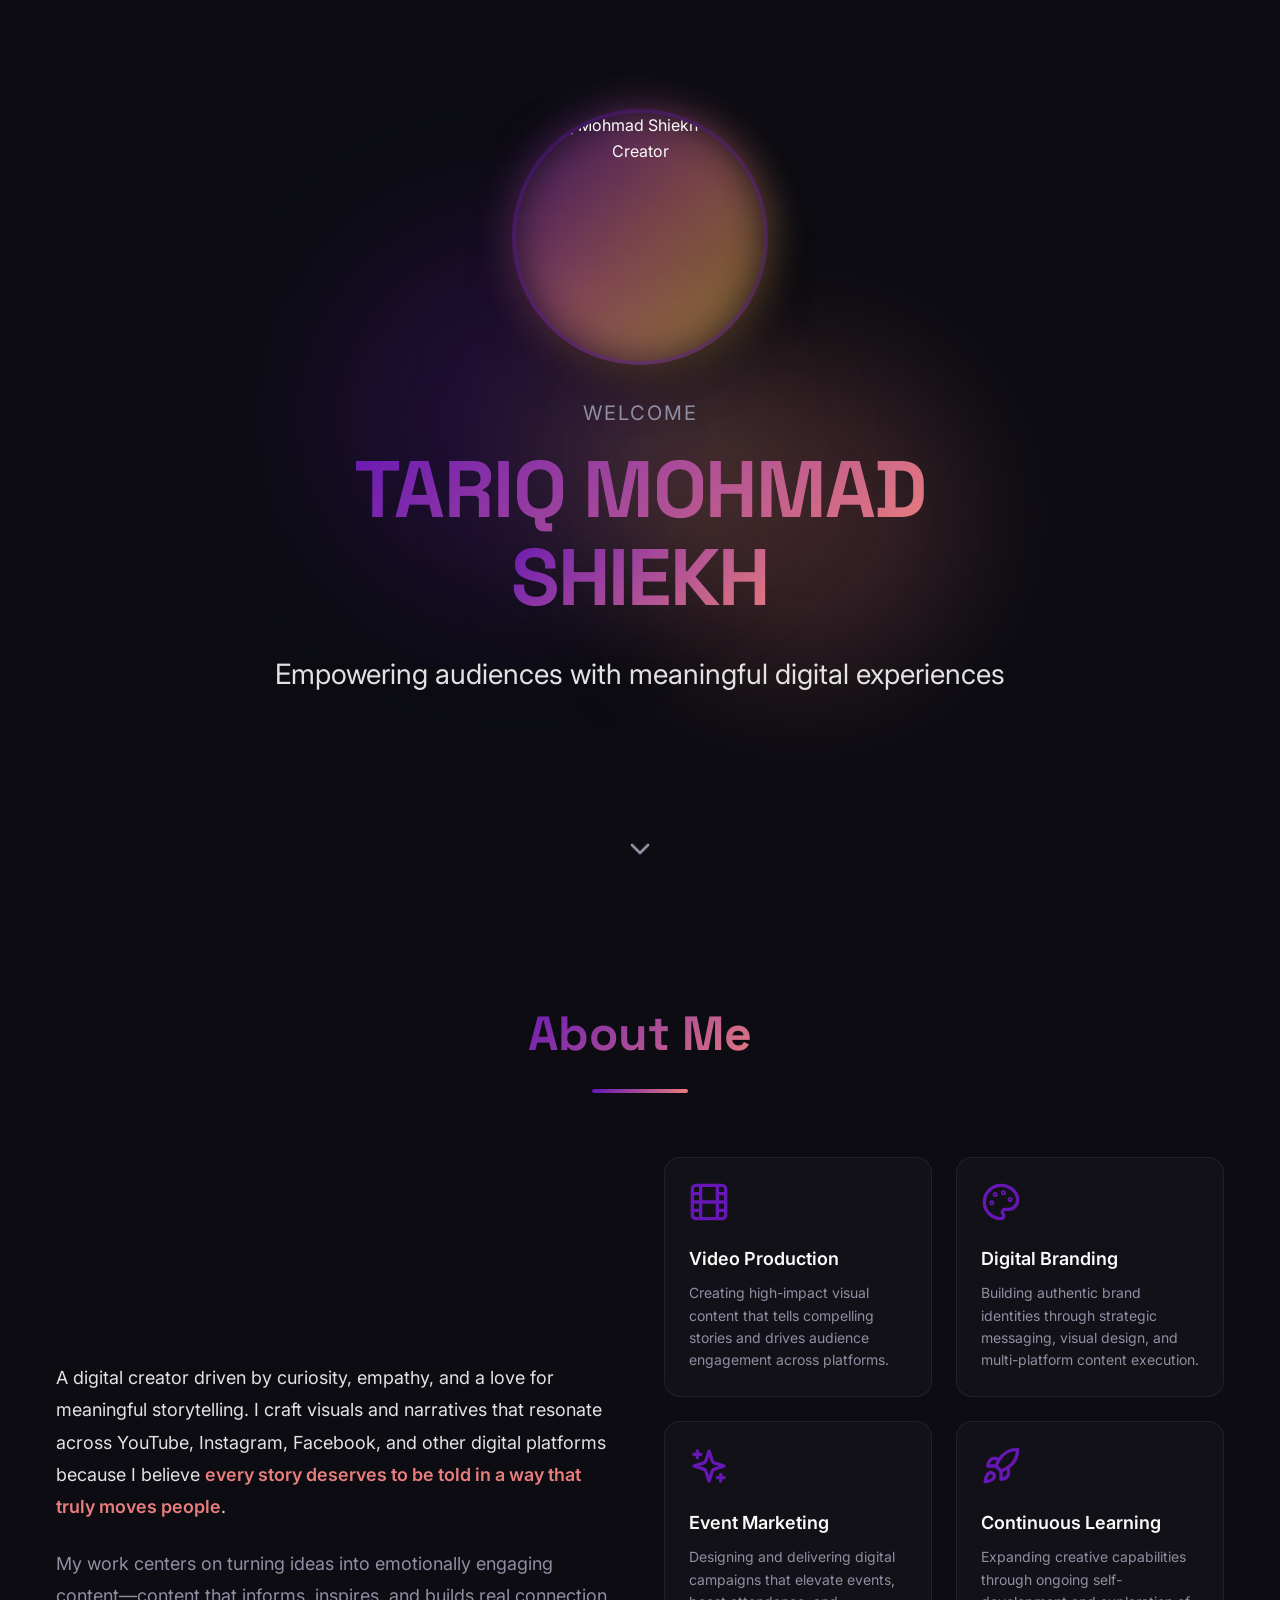
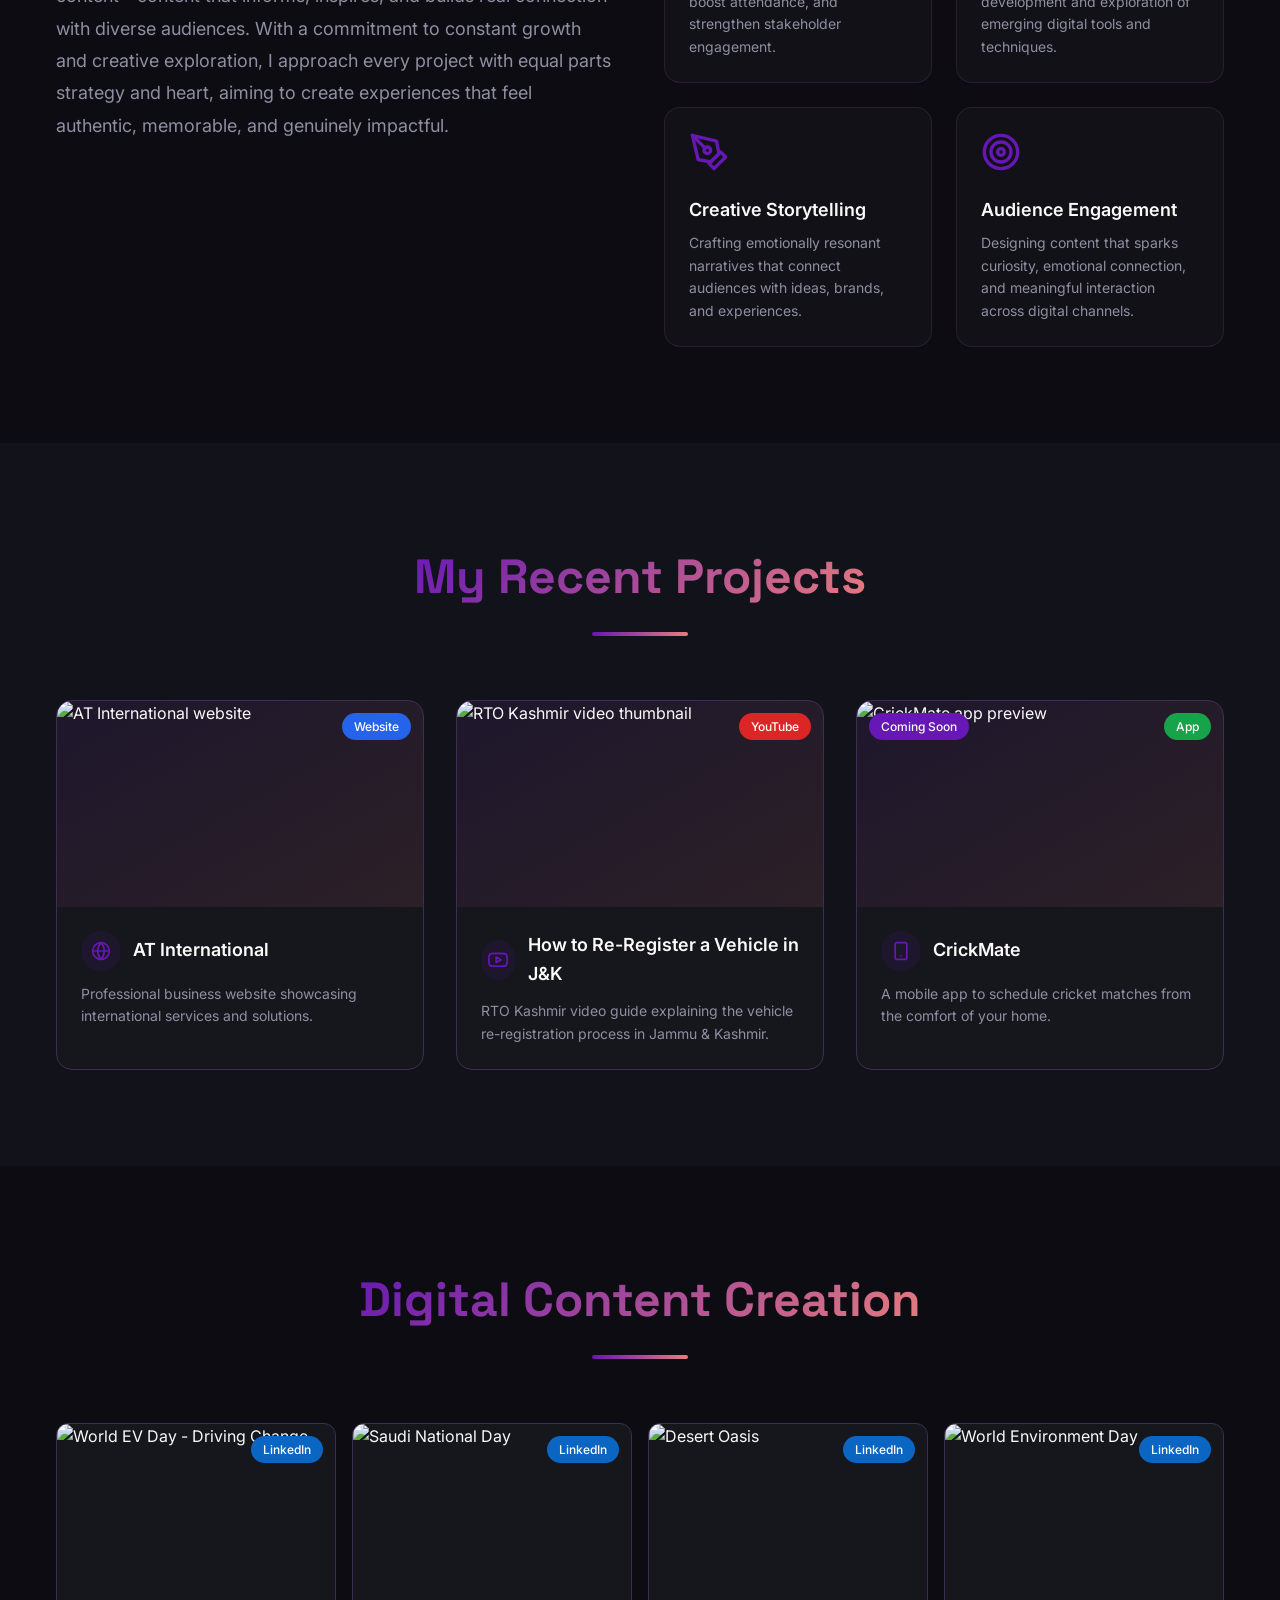
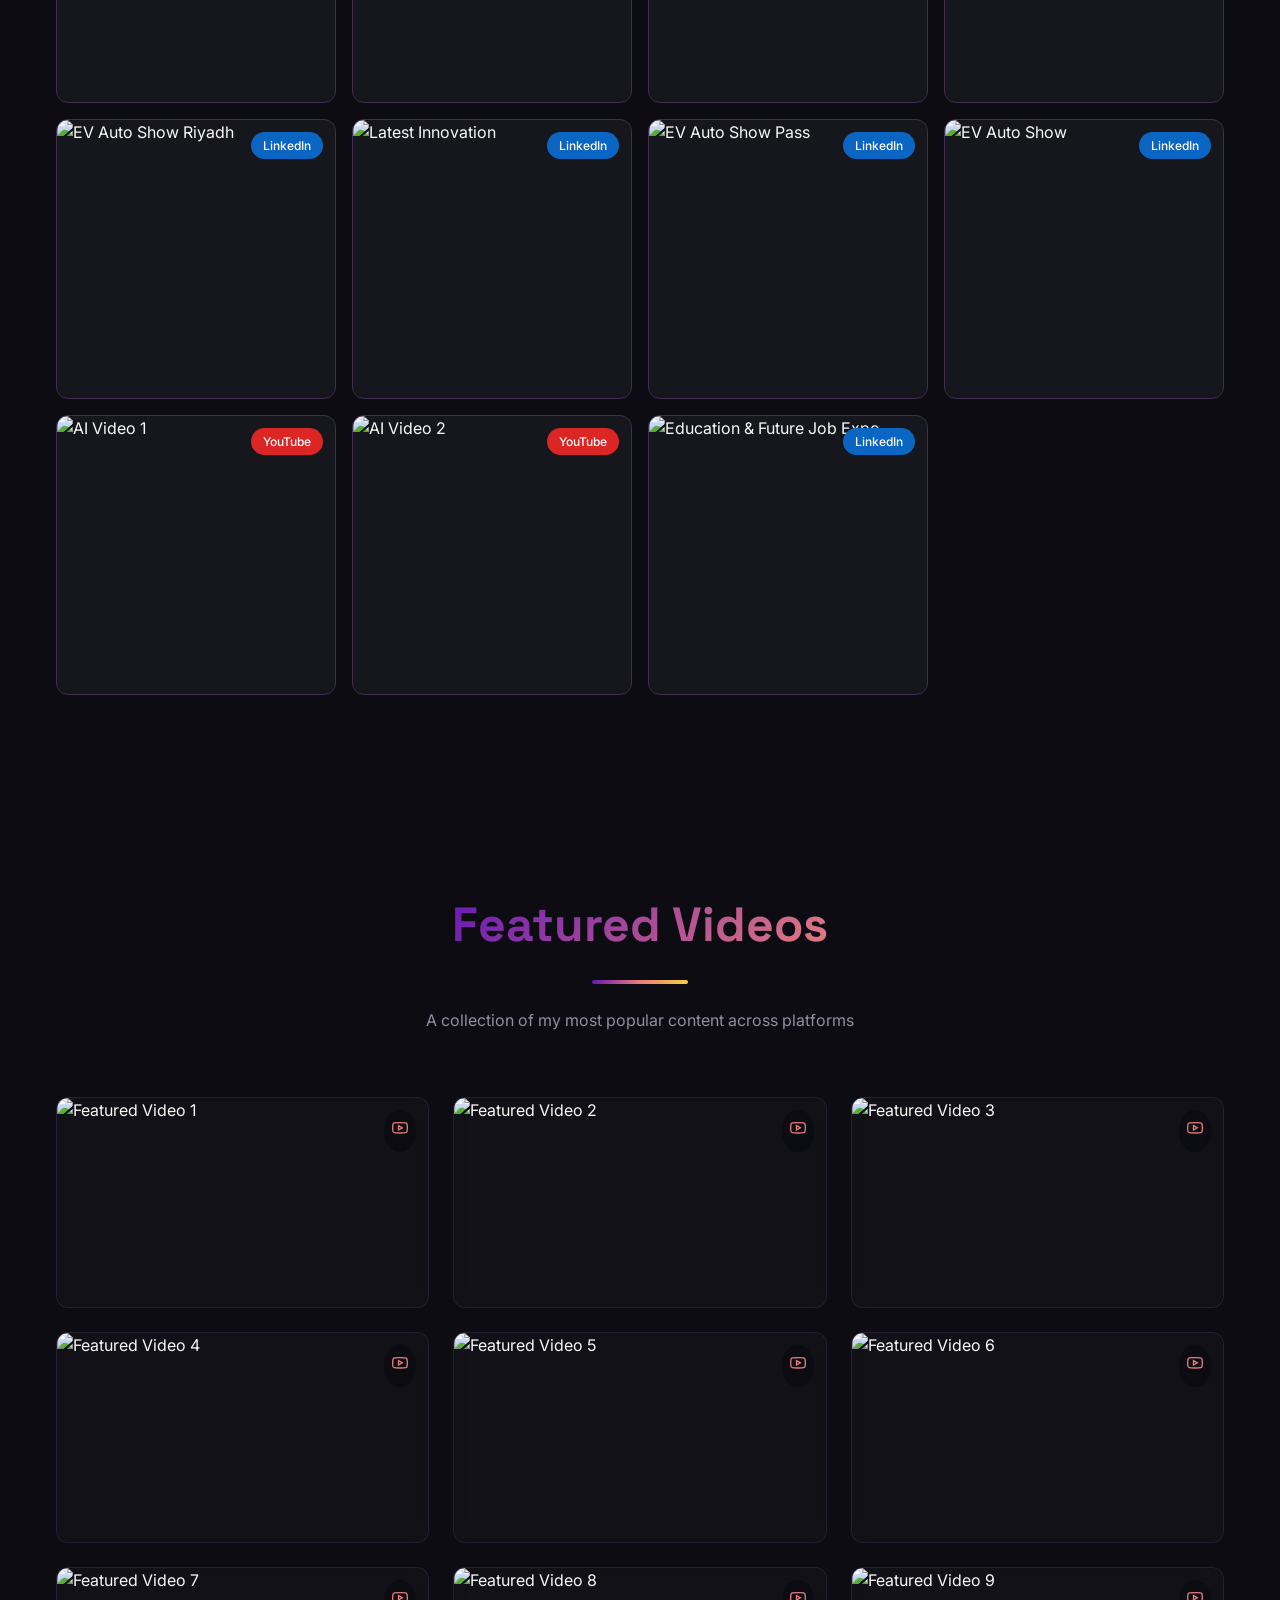
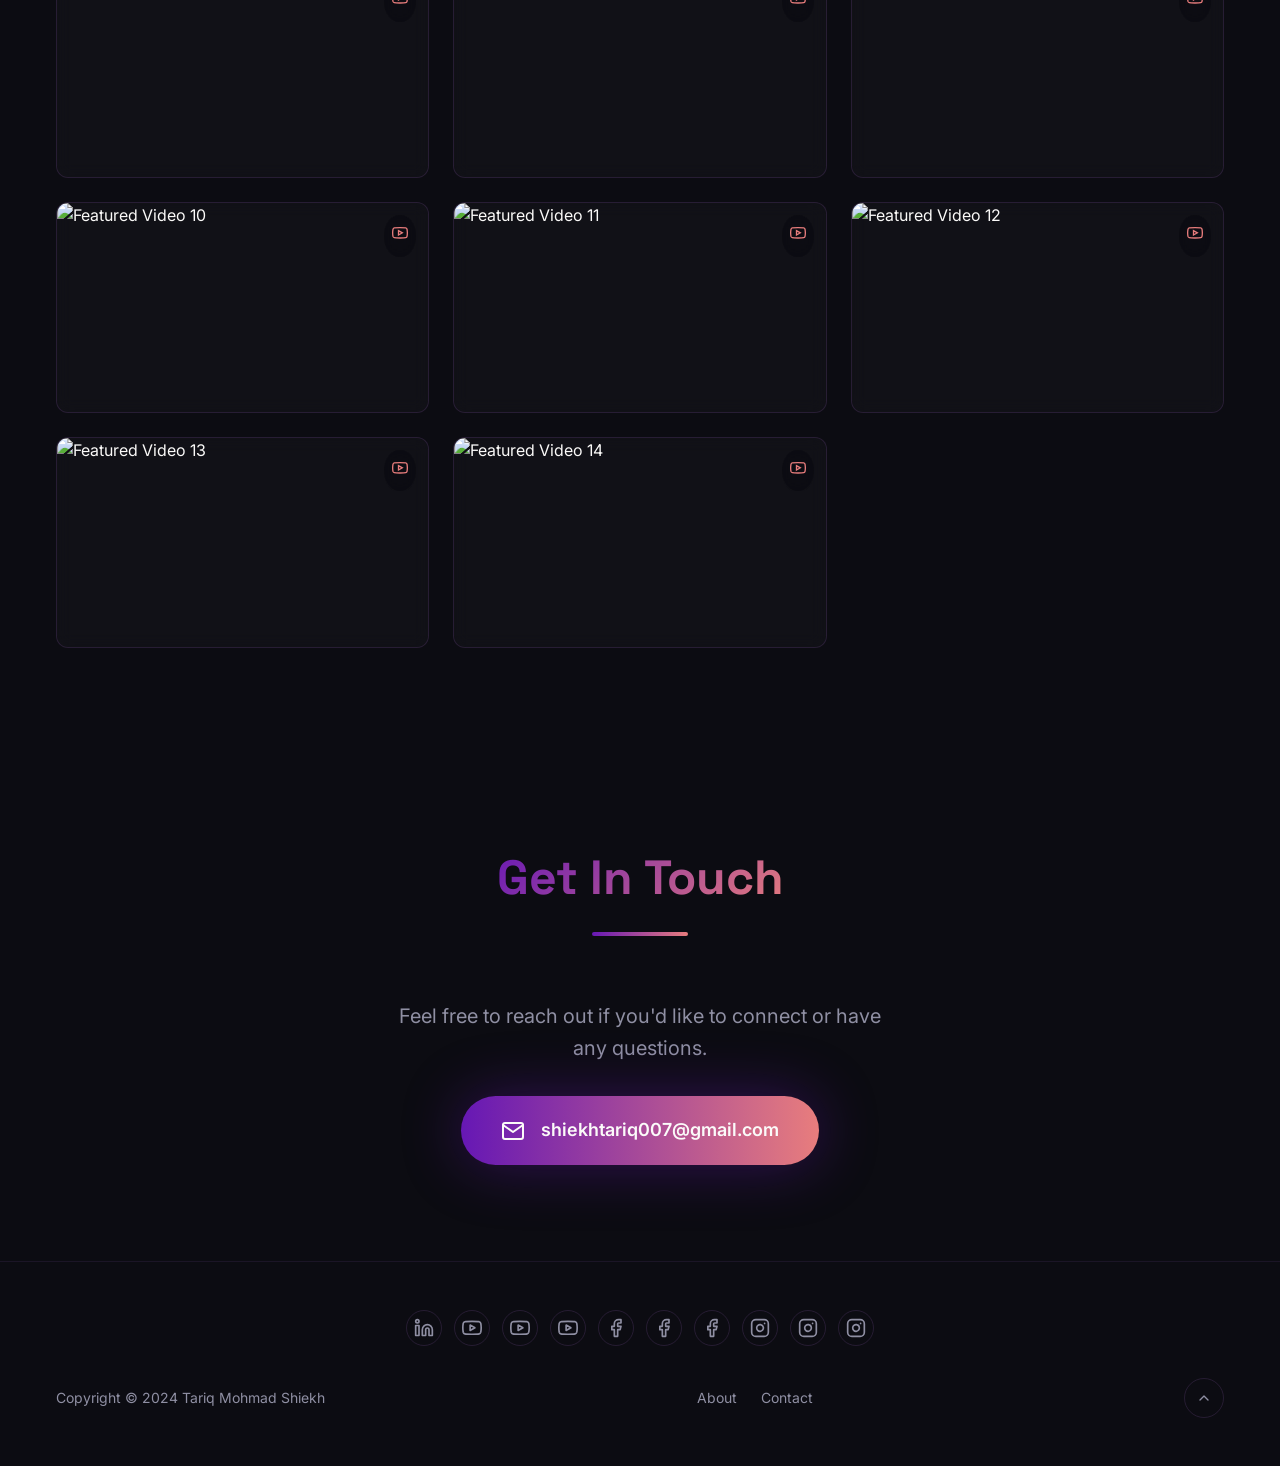
==== static-site/index.html @ 5a49f2ce "Changes" ====
<!DOCTYPE html>
<html lang="en">
<head>
  <meta charset="UTF-8">
  <meta name="viewport" content="width=device-width, initial-scale=1.0">
  <meta http-equiv="X-UA-Compatible" content="IE=edge">
  
  <!-- SEO Meta Tags -->
  <title>Tariq Mohmad Shiekh | Digital Creator & Storyteller</title>
  <meta name="description" content="A digital creator driven by curiosity, empathy, and a love for meaningful storytelling. Crafting visuals and narratives that resonate across YouTube, Instagram, Facebook, and other digital platforms.">
  <meta name="keywords" content="digital creator, video production, storytelling, content creation, YouTube, Instagram, digital branding">
  <meta name="author" content="Tariq Mohmad Shiekh">
  <meta name="robots" content="index, follow">
  
  <!-- Open Graph / Social Media -->
  <meta property="og:type" content="website">
  <meta property="og:url" content="https://tariqshiekh.com/">
  <meta property="og:title" content="Tariq Mohmad Shiekh | Digital Creator & Storyteller">
  <meta property="og:description" content="A digital creator driven by curiosity, empathy, and a love for meaningful storytelling.">
  <meta property="og:image" content="assets/images/profile-photo.jpg">
  
  <!-- Twitter Card -->
  <meta name="twitter:card" content="summary_large_image">
  <meta name="twitter:title" content="Tariq Mohmad Shiekh | Digital Creator & Storyteller">
  <meta name="twitter:description" content="A digital creator driven by curiosity, empathy, and a love for meaningful storytelling.">
  <meta name="twitter:image" content="assets/images/profile-photo.jpg">
  
  <!-- Canonical URL -->
  <link rel="canonical" href="https://tariqshiekh.com/">
  
  <!-- Favicon -->
  <link rel="icon" type="image/x-icon" href="favicon.ico">
  
  <!-- Fonts -->
  <link rel="preconnect" href="https://fonts.googleapis.com">
  <link rel="preconnect" href="https://fonts.gstatic.com" crossorigin>
  <link href="https://fonts.googleapis.com/css2?family=Inter:wght@400;500;600;700&family=Space+Grotesk:wght@500;600;700&display=swap" rel="stylesheet">
  
  <!-- Styles -->
  <link rel="stylesheet" href="css/styles.css">
  
  <!-- Critical CSS (Inline for performance) -->
  <style>
    /* Critical above-the-fold styles */
    body { opacity: 1; }
    .hero { display: flex; min-height: 100vh; }
  </style>
</head>
<body>
  <main>
    <!-- ========================================
         HERO SECTION
    ======================================== -->
    <section class="hero" aria-label="Hero section">
      <!-- Background Effects -->
      <div class="hero-bg">
        <div class="hero-blob hero-blob-1 animate-pulse"></div>
        <div class="hero-blob hero-blob-2 animate-pulse animation-delay-400"></div>
        <div class="hero-blob hero-blob-3 animate-pulse animation-delay-800"></div>
      </div>

      <!-- Content -->
      <div class="hero-content">
        <!-- Profile Photo -->
        <div class="animate-fade-up">
          <div class="hero-photo-wrapper">
            <div class="hero-photo-glow animate-pulse"></div>
            <img 
              src="assets/images/profile-photo.jpg" 
              alt="Tariq Mohmad Shiekh - Digital Creator" 
              class="hero-photo"
              width="256"
              height="256"
            >
          </div>
        </div>

        <p class="hero-welcome animate-fade-up animation-delay-200">Welcome</p>

        <h1 class="hero-name animate-fade-up animation-delay-400">
          <span class="gradient-text">TARIQ MOHMAD</span><br>
          <span class="gradient-text">SHIEKH</span>
        </h1>

        <p class="hero-tagline animate-fade-up animation-delay-600">
          Empowering audiences with meaningful digital experiences
        </p>
      </div>

      <!-- Scroll Indicator -->
      <button class="hero-scroll-btn animate-fade-in animation-delay-800" aria-label="Scroll to about section">
        <svg class="animate-bounce" viewBox="0 0 24 24" fill="none" stroke="currentColor" stroke-width="2" stroke-linecap="round" stroke-linejoin="round">
          <polyline points="6,9 12,15 18,9"></polyline>
        </svg>
      </button>
    </section>

    <!-- ========================================
         ABOUT SECTION
    ======================================== -->
    <section id="about" class="section" aria-label="About section">
      <div class="container">
        <!-- Section Header -->
        <header class="section-header">
          <h2 class="section-title gradient-text">About Me</h2>
          <div class="section-divider"></div>
        </header>

        <!-- About Grid -->
        <div class="about-grid">
          <!-- Text Content -->
          <div class="about-text">
            <p>
              A digital creator driven by curiosity, empathy, and a love for meaningful storytelling. I craft visuals and narratives that resonate across YouTube, Instagram, Facebook, and other digital platforms because I believe <span class="about-highlight">every story deserves to be told in a way that truly moves people</span>.
            </p>
            <p>
              My work centers on turning ideas into emotionally engaging content—content that informs, inspires, and builds real connection with diverse audiences. With a commitment to constant growth and creative exploration, I approach every project with equal parts strategy and heart, aiming to create experiences that feel authentic, memorable, and genuinely impactful.
            </p>
          </div>

          <!-- Milestones Grid -->
          <div class="milestones-grid">
            <!-- Video Production -->
            <article class="milestone-card">
              <svg class="milestone-icon" viewBox="0 0 24 24" fill="none" stroke="currentColor" stroke-width="2" stroke-linecap="round" stroke-linejoin="round">
                <rect x="2" y="2" width="20" height="20" rx="2.18" ry="2.18"></rect>
                <line x1="7" y1="2" x2="7" y2="22"></line>
                <line x1="17" y1="2" x2="17" y2="22"></line>
                <line x1="2" y1="12" x2="22" y2="12"></line>
                <line x1="2" y1="7" x2="7" y2="7"></line>
                <line x1="2" y1="17" x2="7" y2="17"></line>
                <line x1="17" y1="17" x2="22" y2="17"></line>
                <line x1="17" y1="7" x2="22" y2="7"></line>
              </svg>
              <h3 class="milestone-title">Video Production</h3>
              <p class="milestone-desc">Creating high-impact visual content that tells compelling stories and drives audience engagement across platforms.</p>
            </article>

            <!-- Digital Branding -->
            <article class="milestone-card">
              <svg class="milestone-icon" viewBox="0 0 24 24" fill="none" stroke="currentColor" stroke-width="2" stroke-linecap="round" stroke-linejoin="round">
                <circle cx="13.5" cy="6.5" r=".5"></circle>
                <circle cx="17.5" cy="10.5" r=".5"></circle>
                <circle cx="8.5" cy="7.5" r=".5"></circle>
                <circle cx="6.5" cy="12.5" r=".5"></circle>
                <path d="M12 2C6.5 2 2 6.5 2 12s4.5 10 10 10c.926 0 1.648-.746 1.648-1.688 0-.437-.18-.835-.437-1.125-.29-.289-.438-.652-.438-1.125a1.64 1.64 0 0 1 1.668-1.668h1.996c3.051 0 5.555-2.503 5.555-5.555C21.965 6.012 17.461 2 12 2z"></path>
              </svg>
              <h3 class="milestone-title">Digital Branding</h3>
              <p class="milestone-desc">Building authentic brand identities through strategic messaging, visual design, and multi-platform content execution.</p>
            </article>

            <!-- Event Marketing -->
            <article class="milestone-card">
              <svg class="milestone-icon" viewBox="0 0 24 24" fill="none" stroke="currentColor" stroke-width="2" stroke-linecap="round" stroke-linejoin="round">
                <path d="m12 3-1.912 5.813a2 2 0 0 1-1.275 1.275L3 12l5.813 1.912a2 2 0 0 1 1.275 1.275L12 21l1.912-5.813a2 2 0 0 1 1.275-1.275L21 12l-5.813-1.912a2 2 0 0 1-1.275-1.275L12 3Z"></path>
                <path d="M5 3v4"></path>
                <path d="M19 17v4"></path>
                <path d="M3 5h4"></path>
                <path d="M17 19h4"></path>
              </svg>
              <h3 class="milestone-title">Event Marketing</h3>
              <p class="milestone-desc">Designing and delivering digital campaigns that elevate events, boost attendance, and strengthen stakeholder engagement.</p>
            </article>

            <!-- Continuous Learning -->
            <article class="milestone-card">
              <svg class="milestone-icon" viewBox="0 0 24 24" fill="none" stroke="currentColor" stroke-width="2" stroke-linecap="round" stroke-linejoin="round">
                <path d="M4.5 16.5c-1.5 1.26-2 5-2 5s3.74-.5 5-2c.71-.84.7-2.13-.09-2.91a2.18 2.18 0 0 0-2.91-.09z"></path>
                <path d="m12 15-3-3a22 22 0 0 1 2-3.95A12.88 12.88 0 0 1 22 2c0 2.72-.78 7.5-6 11a22.35 22.35 0 0 1-4 2z"></path>
                <path d="M9 12H4s.55-3.03 2-4c1.62-1.08 5 0 5 0"></path>
                <path d="M12 15v5s3.03-.55 4-2c1.08-1.62 0-5 0-5"></path>
              </svg>
              <h3 class="milestone-title">Continuous Learning</h3>
              <p class="milestone-desc">Expanding creative capabilities through ongoing self-development and exploration of emerging digital tools and techniques.</p>
            </article>

            <!-- Creative Storytelling -->
            <article class="milestone-card">
              <svg class="milestone-icon" viewBox="0 0 24 24" fill="none" stroke="currentColor" stroke-width="2" stroke-linecap="round" stroke-linejoin="round">
                <path d="M12 19l7-7 3 3-7 7-3-3z"></path>
                <path d="M18 13l-1.5-7.5L2 2l3.5 14.5L13 18l5-5z"></path>
                <path d="M2 2l7.586 7.586"></path>
                <circle cx="11" cy="11" r="2"></circle>
              </svg>
              <h3 class="milestone-title">Creative Storytelling</h3>
              <p class="milestone-desc">Crafting emotionally resonant narratives that connect audiences with ideas, brands, and experiences.</p>
            </article>

            <!-- Audience Engagement -->
            <article class="milestone-card">
              <svg class="milestone-icon" viewBox="0 0 24 24" fill="none" stroke="currentColor" stroke-width="2" stroke-linecap="round" stroke-linejoin="round">
                <circle cx="12" cy="12" r="10"></circle>
                <circle cx="12" cy="12" r="6"></circle>
                <circle cx="12" cy="12" r="2"></circle>
              </svg>
              <h3 class="milestone-title">Audience Engagement</h3>
              <p class="milestone-desc">Designing content that sparks curiosity, emotional connection, and meaningful interaction across digital channels.</p>
            </article>
          </div>
        </div>
      </div>
    </section>

    <!-- ========================================
         MY RECENT PROJECTS SECTION
    ======================================== -->
    <section id="projects" class="section projects-section" aria-label="Projects section">
      <div class="container">
        <!-- Section Header -->
        <header class="section-header">
          <h2 class="section-title gradient-text">My Recent Projects</h2>
          <div class="section-divider"></div>
        </header>

        <!-- Projects Grid -->
        <div class="projects-grid">
          <!-- AT International -->
          <article class="project-card" data-url="https://atinternational.online/">
            <div class="project-thumbnail">
              <img src="assets/images/at-international.png" alt="AT International website" loading="lazy">
              <span class="project-badge project-badge-right badge-website">Website</span>
              <div class="project-overlay">
                <svg viewBox="0 0 24 24" fill="none" stroke="currentColor" stroke-width="2" stroke-linecap="round" stroke-linejoin="round">
                  <path d="M18 13v6a2 2 0 0 1-2 2H5a2 2 0 0 1-2-2V8a2 2 0 0 1 2-2h6"></path>
                  <polyline points="15 3 21 3 21 9"></polyline>
                  <line x1="10" y1="14" x2="21" y2="3"></line>
                </svg>
              </div>
            </div>
            <div class="project-content">
              <div class="project-header">
                <div class="project-icon-wrapper">
                  <svg viewBox="0 0 24 24" fill="none" stroke="currentColor" stroke-width="2" stroke-linecap="round" stroke-linejoin="round">
                    <circle cx="12" cy="12" r="10"></circle>
                    <line x1="2" y1="12" x2="22" y2="12"></line>
                    <path d="M12 2a15.3 15.3 0 0 1 4 10 15.3 15.3 0 0 1-4 10 15.3 15.3 0 0 1-4-10 15.3 15.3 0 0 1 4-10z"></path>
                  </svg>
                </div>
                <h3 class="project-title">AT International</h3>
              </div>
              <p class="project-desc">Professional business website showcasing international services and solutions.</p>
            </div>
          </article>

          <!-- RTO Kashmir Video -->
          <article class="project-card" data-url="https://www.youtube.com/watch?v=GZiJOCa8lNQ&t=56s">
            <div class="project-thumbnail">
              <img src="https://img.youtube.com/vi/GZiJOCa8lNQ/maxresdefault.jpg" alt="RTO Kashmir video thumbnail" loading="lazy">
              <span class="project-badge project-badge-right badge-youtube">YouTube</span>
              <div class="project-overlay">
                <svg viewBox="0 0 24 24" fill="none" stroke="currentColor" stroke-width="2" stroke-linecap="round" stroke-linejoin="round">
                  <path d="M18 13v6a2 2 0 0 1-2 2H5a2 2 0 0 1-2-2V8a2 2 0 0 1 2-2h6"></path>
                  <polyline points="15 3 21 3 21 9"></polyline>
                  <line x1="10" y1="14" x2="21" y2="3"></line>
                </svg>
              </div>
            </div>
            <div class="project-content">
              <div class="project-header">
                <div class="project-icon-wrapper">
                  <svg viewBox="0 0 24 24" fill="none" stroke="currentColor" stroke-width="2" stroke-linecap="round" stroke-linejoin="round">
                    <path d="M22.54 6.42a2.78 2.78 0 0 0-1.94-2C18.88 4 12 4 12 4s-6.88 0-8.6.46a2.78 2.78 0 0 0-1.94 2A29 29 0 0 0 1 11.75a29 29 0 0 0 .46 5.33A2.78 2.78 0 0 0 3.4 19c1.72.46 8.6.46 8.6.46s6.88 0 8.6-.46a2.78 2.78 0 0 0 1.94-2 29 29 0 0 0 .46-5.25 29 29 0 0 0-.46-5.33z"></path>
                    <polygon points="9.75 15.02 15.5 11.75 9.75 8.48 9.75 15.02"></polygon>
                  </svg>
                </div>
                <h3 class="project-title">How to Re-Register a Vehicle in J&K</h3>
              </div>
              <p class="project-desc">RTO Kashmir video guide explaining the vehicle re-registration process in Jammu & Kashmir.</p>
            </div>
          </article>

          <!-- CrickMate App -->
          <article class="project-card coming-soon">
            <div class="project-thumbnail">
              <img src="assets/images/crickmate.png" alt="CrickMate app preview" loading="lazy">
              <span class="project-badge project-badge-left">Coming Soon</span>
              <span class="project-badge project-badge-right badge-app">App</span>
            </div>
            <div class="project-content">
              <div class="project-header">
                <div class="project-icon-wrapper">
                  <svg viewBox="0 0 24 24" fill="none" stroke="currentColor" stroke-width="2" stroke-linecap="round" stroke-linejoin="round">
                    <rect x="5" y="2" width="14" height="20" rx="2" ry="2"></rect>
                    <line x1="12" y1="18" x2="12.01" y2="18"></line>
                  </svg>
                </div>
                <h3 class="project-title">CrickMate</h3>
              </div>
              <p class="project-desc">A mobile app to schedule cricket matches from the comfort of your home.</p>
            </div>
          </article>
        </div>
      </div>
    </section>

    <!-- ========================================
         DIGITAL CONTENT CREATION SECTION
    ======================================== -->
    <section class="section" aria-label="Digital content creation section">
      <div class="container">
        <!-- Section Header -->
        <header class="section-header">
          <h2 class="section-title gradient-text">Digital Content Creation</h2>
          <div class="section-divider"></div>
        </header>

        <!-- AI Projects Grid -->
        <div class="ai-projects-grid">
          <!-- World EV Day -->
          <article class="ai-project-card" data-url="https://www.linkedin.com/feed/update/urn:li:activity:7371125329442045952/">
            <img src="assets/images/world-ev-day.png" alt="World EV Day - Driving Change" loading="lazy">
            <span class="project-badge project-badge-right badge-linkedin">LinkedIn</span>
            <div class="ai-project-overlay">
              <svg viewBox="0 0 24 24" fill="none" stroke="currentColor" stroke-width="2" stroke-linecap="round" stroke-linejoin="round">
                <path d="M18 13v6a2 2 0 0 1-2 2H5a2 2 0 0 1-2-2V8a2 2 0 0 1 2-2h6"></path>
                <polyline points="15 3 21 3 21 9"></polyline>
                <line x1="10" y1="14" x2="21" y2="3"></line>
              </svg>
              <span>View Project</span>
            </div>
          </article>

          <!-- Saudi National Day -->
          <article class="ai-project-card" data-url="https://www.linkedin.com/feed/update/urn:li:activity:7299075683446571008/">
            <img src="assets/images/saudi-national-day.png" alt="Saudi National Day" loading="lazy">
            <span class="project-badge project-badge-right badge-linkedin">LinkedIn</span>
            <div class="ai-project-overlay">
              <svg viewBox="0 0 24 24" fill="none" stroke="currentColor" stroke-width="2" stroke-linecap="round" stroke-linejoin="round">
                <path d="M18 13v6a2 2 0 0 1-2 2H5a2 2 0 0 1-2-2V8a2 2 0 0 1 2-2h6"></path>
                <polyline points="15 3 21 3 21 9"></polyline>
                <line x1="10" y1="14" x2="21" y2="3"></line>
              </svg>
              <span>View Project</span>
            </div>
          </article>

          <!-- Desert Oasis -->
          <article class="ai-project-card" data-url="https://www.linkedin.com/feed/update/urn:li:activity:7166466845179420673/">
            <img src="assets/images/desert-oasis.png" alt="Desert Oasis" loading="lazy">
            <span class="project-badge project-badge-right badge-linkedin">LinkedIn</span>
            <div class="ai-project-overlay">
              <svg viewBox="0 0 24 24" fill="none" stroke="currentColor" stroke-width="2" stroke-linecap="round" stroke-linejoin="round">
                <path d="M18 13v6a2 2 0 0 1-2 2H5a2 2 0 0 1-2-2V8a2 2 0 0 1 2-2h6"></path>
                <polyline points="15 3 21 3 21 9"></polyline>
                <line x1="10" y1="14" x2="21" y2="3"></line>
              </svg>
              <span>View Project</span>
            </div>
          </article>

          <!-- World Environment Day -->
          <article class="ai-project-card" data-url="https://www.linkedin.com/feed/update/urn:li:activity:7336413662947004417/">
            <img src="assets/images/world-environment-day.png" alt="World Environment Day" loading="lazy">
            <span class="project-badge project-badge-right badge-linkedin">LinkedIn</span>
            <div class="ai-project-overlay">
              <svg viewBox="0 0 24 24" fill="none" stroke="currentColor" stroke-width="2" stroke-linecap="round" stroke-linejoin="round">
                <path d="M18 13v6a2 2 0 0 1-2 2H5a2 2 0 0 1-2-2V8a2 2 0 0 1 2-2h6"></path>
                <polyline points="15 3 21 3 21 9"></polyline>
                <line x1="10" y1="14" x2="21" y2="3"></line>
              </svg>
              <span>View Project</span>
            </div>
          </article>

          <!-- EV Auto Show Riyadh -->
          <article class="ai-project-card" data-url="https://www.linkedin.com/feed/update/urn:li:activity:7219985707967107074/">
            <img src="assets/images/ev-auto-show-riyadh.png" alt="EV Auto Show Riyadh" loading="lazy">
            <span class="project-badge project-badge-right badge-linkedin">LinkedIn</span>
            <div class="ai-project-overlay">
              <svg viewBox="0 0 24 24" fill="none" stroke="currentColor" stroke-width="2" stroke-linecap="round" stroke-linejoin="round">
                <path d="M18 13v6a2 2 0 0 1-2 2H5a2 2 0 0 1-2-2V8a2 2 0 0 1 2-2h6"></path>
                <polyline points="15 3 21 3 21 9"></polyline>
                <line x1="10" y1="14" x2="21" y2="3"></line>
              </svg>
              <span>View Project</span>
            </div>
          </article>

          <!-- Latest Innovation -->
          <article class="ai-project-card" data-url="https://www.linkedin.com/feed/update/urn:li:activity:7106633936952262656/">
            <img src="assets/images/latest-innovation.png" alt="Latest Innovation" loading="lazy">
            <span class="project-badge project-badge-right badge-linkedin">LinkedIn</span>
            <div class="ai-project-overlay">
              <svg viewBox="0 0 24 24" fill="none" stroke="currentColor" stroke-width="2" stroke-linecap="round" stroke-linejoin="round">
                <path d="M18 13v6a2 2 0 0 1-2 2H5a2 2 0 0 1-2-2V8a2 2 0 0 1 2-2h6"></path>
                <polyline points="15 3 21 3 21 9"></polyline>
                <line x1="10" y1="14" x2="21" y2="3"></line>
              </svg>
              <span>View Project</span>
            </div>
          </article>

          <!-- EV Auto Show Pass -->
          <article class="ai-project-card" data-url="https://www.linkedin.com/feed/update/urn:li:activity:7106260617270898688/">
            <img src="assets/images/ev-auto-show-pass.png" alt="EV Auto Show Pass" loading="lazy">
            <span class="project-badge project-badge-right badge-linkedin">LinkedIn</span>
            <div class="ai-project-overlay">
              <svg viewBox="0 0 24 24" fill="none" stroke="currentColor" stroke-width="2" stroke-linecap="round" stroke-linejoin="round">
                <path d="M18 13v6a2 2 0 0 1-2 2H5a2 2 0 0 1-2-2V8a2 2 0 0 1 2-2h6"></path>
                <polyline points="15 3 21 3 21 9"></polyline>
                <line x1="10" y1="14" x2="21" y2="3"></line>
              </svg>
              <span>View Project</span>
            </div>
          </article>

          <!-- EV Auto Show -->
          <article class="ai-project-card" data-url="https://www.linkedin.com/feed/update/urn:li:activity:7050016790025842688/">
            <img src="assets/images/ev-auto-show-logo.png" alt="EV Auto Show" loading="lazy">
            <span class="project-badge project-badge-right badge-linkedin">LinkedIn</span>
            <div class="ai-project-overlay">
              <svg viewBox="0 0 24 24" fill="none" stroke="currentColor" stroke-width="2" stroke-linecap="round" stroke-linejoin="round">
                <path d="M18 13v6a2 2 0 0 1-2 2H5a2 2 0 0 1-2-2V8a2 2 0 0 1 2-2h6"></path>
                <polyline points="15 3 21 3 21 9"></polyline>
                <line x1="10" y1="14" x2="21" y2="3"></line>
              </svg>
              <span>View Project</span>
            </div>
          </article>

          <!-- AI Video 1 -->
          <article class="ai-project-card" data-url="https://www.youtube.com/watch?v=HHuTL-d-cHI">
            <img src="https://img.youtube.com/vi/HHuTL-d-cHI/hqdefault.jpg" alt="AI Video 1" loading="lazy">
            <span class="project-badge project-badge-right badge-youtube">YouTube</span>
            <div class="ai-project-overlay">
              <svg viewBox="0 0 24 24" fill="none" stroke="currentColor" stroke-width="2" stroke-linecap="round" stroke-linejoin="round">
                <path d="M18 13v6a2 2 0 0 1-2 2H5a2 2 0 0 1-2-2V8a2 2 0 0 1 2-2h6"></path>
                <polyline points="15 3 21 3 21 9"></polyline>
                <line x1="10" y1="14" x2="21" y2="3"></line>
              </svg>
              <span>View Project</span>
            </div>
          </article>

          <!-- AI Video 2 -->
          <article class="ai-project-card" data-url="https://www.youtube.com/watch?v=wZlSXh08wkg">
            <img src="https://img.youtube.com/vi/wZlSXh08wkg/hqdefault.jpg" alt="AI Video 2" loading="lazy">
            <span class="project-badge project-badge-right badge-youtube">YouTube</span>
            <div class="ai-project-overlay">
              <svg viewBox="0 0 24 24" fill="none" stroke="currentColor" stroke-width="2" stroke-linecap="round" stroke-linejoin="round">
                <path d="M18 13v6a2 2 0 0 1-2 2H5a2 2 0 0 1-2-2V8a2 2 0 0 1 2-2h6"></path>
                <polyline points="15 3 21 3 21 9"></polyline>
                <line x1="10" y1="14" x2="21" y2="3"></line>
              </svg>
              <span>View Project</span>
            </div>
          </article>

          <!-- Education Expo -->
          <article class="ai-project-card" data-url="https://www.linkedin.com/feed/update/urn:li:activity:7028327886218477568/">
            <img src="assets/images/education-expo.png" alt="Education & Future Job Expo" loading="lazy">
            <span class="project-badge project-badge-right badge-linkedin">LinkedIn</span>
            <div class="ai-project-overlay">
              <svg viewBox="0 0 24 24" fill="none" stroke="currentColor" stroke-width="2" stroke-linecap="round" stroke-linejoin="round">
                <path d="M18 13v6a2 2 0 0 1-2 2H5a2 2 0 0 1-2-2V8a2 2 0 0 1 2-2h6"></path>
                <polyline points="15 3 21 3 21 9"></polyline>
                <line x1="10" y1="14" x2="21" y2="3"></line>
              </svg>
              <span>View Project</span>
            </div>
          </article>
        </div>
      </div>
    </section>

    <!-- ========================================
         FEATURED VIDEOS SECTION
    ======================================== -->
    <section id="videos" class="section video-section" aria-label="Featured videos section">
      <div class="container">
        <!-- Section Header -->
        <header class="section-header">
          <h2 class="section-title gradient-text">Featured Videos</h2>
          <div class="section-divider"></div>
          <p class="section-desc">A collection of my most popular content across platforms</p>
        </header>

        <!-- Video Grid -->
        <div class="video-grid">
          <!-- Video 1 -->
          <article class="video-card" data-video-id="XLG_PfdkJss">
            <div class="video-thumbnail">
              <img src="https://img.youtube.com/vi/XLG_PfdkJss/maxresdefault.jpg" alt="Featured Video 1" loading="lazy">
              <div class="video-overlay">
                <div class="video-play-btn coral-glow">
                  <svg viewBox="0 0 24 24" fill="none" stroke="currentColor" stroke-width="2">
                    <polygon points="5 3 19 12 5 21 5 3"></polygon>
                  </svg>
                </div>
              </div>
              <div class="video-yt-badge">
                <svg viewBox="0 0 24 24" fill="none" stroke="currentColor" stroke-width="2" stroke-linecap="round" stroke-linejoin="round">
                  <path d="M22.54 6.42a2.78 2.78 0 0 0-1.94-2C18.88 4 12 4 12 4s-6.88 0-8.6.46a2.78 2.78 0 0 0-1.94 2A29 29 0 0 0 1 11.75a29 29 0 0 0 .46 5.33A2.78 2.78 0 0 0 3.4 19c1.72.46 8.6.46 8.6.46s6.88 0 8.6-.46a2.78 2.78 0 0 0 1.94-2 29 29 0 0 0 .46-5.25 29 29 0 0 0-.46-5.33z"></path>
                  <polygon points="9.75 15.02 15.5 11.75 9.75 8.48 9.75 15.02"></polygon>
                </svg>
              </div>
            </div>
          </article>

          <!-- Video 2 -->
          <article class="video-card" data-video-id="XB3rijwjvGs">
            <div class="video-thumbnail">
              <img src="https://img.youtube.com/vi/XB3rijwjvGs/maxresdefault.jpg" alt="Featured Video 2" loading="lazy">
              <div class="video-overlay">
                <div class="video-play-btn coral-glow">
                  <svg viewBox="0 0 24 24"><polygon points="5 3 19 12 5 21 5 3"></polygon></svg>
                </div>
              </div>
              <div class="video-yt-badge">
                <svg viewBox="0 0 24 24" fill="none" stroke="currentColor" stroke-width="2"><path d="M22.54 6.42a2.78 2.78 0 0 0-1.94-2C18.88 4 12 4 12 4s-6.88 0-8.6.46a2.78 2.78 0 0 0-1.94 2A29 29 0 0 0 1 11.75a29 29 0 0 0 .46 5.33A2.78 2.78 0 0 0 3.4 19c1.72.46 8.6.46 8.6.46s6.88 0 8.6-.46a2.78 2.78 0 0 0 1.94-2 29 29 0 0 0 .46-5.25 29 29 0 0 0-.46-5.33z"></path><polygon points="9.75 15.02 15.5 11.75 9.75 8.48 9.75 15.02"></polygon></svg>
              </div>
            </div>
          </article>

          <!-- Video 3 -->
          <article class="video-card" data-video-id="mZbZhNDCJFI">
            <div class="video-thumbnail">
              <img src="https://img.youtube.com/vi/mZbZhNDCJFI/maxresdefault.jpg" alt="Featured Video 3" loading="lazy">
              <div class="video-overlay">
                <div class="video-play-btn coral-glow">
                  <svg viewBox="0 0 24 24"><polygon points="5 3 19 12 5 21 5 3"></polygon></svg>
                </div>
              </div>
              <div class="video-yt-badge">
                <svg viewBox="0 0 24 24" fill="none" stroke="currentColor" stroke-width="2"><path d="M22.54 6.42a2.78 2.78 0 0 0-1.94-2C18.88 4 12 4 12 4s-6.88 0-8.6.46a2.78 2.78 0 0 0-1.94 2A29 29 0 0 0 1 11.75a29 29 0 0 0 .46 5.33A2.78 2.78 0 0 0 3.4 19c1.72.46 8.6.46 8.6.46s6.88 0 8.6-.46a2.78 2.78 0 0 0 1.94-2 29 29 0 0 0 .46-5.25 29 29 0 0 0-.46-5.33z"></path><polygon points="9.75 15.02 15.5 11.75 9.75 8.48 9.75 15.02"></polygon></svg>
              </div>
            </div>
          </article>

          <!-- Video 4 -->
          <article class="video-card" data-video-id="G8COVL8ubNU">
            <div class="video-thumbnail">
              <img src="https://img.youtube.com/vi/G8COVL8ubNU/maxresdefault.jpg" alt="Featured Video 4" loading="lazy">
              <div class="video-overlay">
                <div class="video-play-btn coral-glow">
                  <svg viewBox="0 0 24 24"><polygon points="5 3 19 12 5 21 5 3"></polygon></svg>
                </div>
              </div>
              <div class="video-yt-badge">
                <svg viewBox="0 0 24 24" fill="none" stroke="currentColor" stroke-width="2"><path d="M22.54 6.42a2.78 2.78 0 0 0-1.94-2C18.88 4 12 4 12 4s-6.88 0-8.6.46a2.78 2.78 0 0 0-1.94 2A29 29 0 0 0 1 11.75a29 29 0 0 0 .46 5.33A2.78 2.78 0 0 0 3.4 19c1.72.46 8.6.46 8.6.46s6.88 0 8.6-.46a2.78 2.78 0 0 0 1.94-2 29 29 0 0 0 .46-5.25 29 29 0 0 0-.46-5.33z"></path><polygon points="9.75 15.02 15.5 11.75 9.75 8.48 9.75 15.02"></polygon></svg>
              </div>
            </div>
          </article>

          <!-- Video 5 -->
          <article class="video-card" data-video-id="rZIOQmW1Nqw">
            <div class="video-thumbnail">
              <img src="https://img.youtube.com/vi/rZIOQmW1Nqw/maxresdefault.jpg" alt="Featured Video 5" loading="lazy">
              <div class="video-overlay">
                <div class="video-play-btn coral-glow">
                  <svg viewBox="0 0 24 24"><polygon points="5 3 19 12 5 21 5 3"></polygon></svg>
                </div>
              </div>
              <div class="video-yt-badge">
                <svg viewBox="0 0 24 24" fill="none" stroke="currentColor" stroke-width="2"><path d="M22.54 6.42a2.78 2.78 0 0 0-1.94-2C18.88 4 12 4 12 4s-6.88 0-8.6.46a2.78 2.78 0 0 0-1.94 2A29 29 0 0 0 1 11.75a29 29 0 0 0 .46 5.33A2.78 2.78 0 0 0 3.4 19c1.72.46 8.6.46 8.6.46s6.88 0 8.6-.46a2.78 2.78 0 0 0 1.94-2 29 29 0 0 0 .46-5.25 29 29 0 0 0-.46-5.33z"></path><polygon points="9.75 15.02 15.5 11.75 9.75 8.48 9.75 15.02"></polygon></svg>
              </div>
            </div>
          </article>

          <!-- Video 6 -->
          <article class="video-card" data-video-id="fAFUBjbH5k0">
            <div class="video-thumbnail">
              <img src="https://img.youtube.com/vi/fAFUBjbH5k0/maxresdefault.jpg" alt="Featured Video 6" loading="lazy">
              <div class="video-overlay">
                <div class="video-play-btn coral-glow">
                  <svg viewBox="0 0 24 24"><polygon points="5 3 19 12 5 21 5 3"></polygon></svg>
                </div>
              </div>
              <div class="video-yt-badge">
                <svg viewBox="0 0 24 24" fill="none" stroke="currentColor" stroke-width="2"><path d="M22.54 6.42a2.78 2.78 0 0 0-1.94-2C18.88 4 12 4 12 4s-6.88 0-8.6.46a2.78 2.78 0 0 0-1.94 2A29 29 0 0 0 1 11.75a29 29 0 0 0 .46 5.33A2.78 2.78 0 0 0 3.4 19c1.72.46 8.6.46 8.6.46s6.88 0 8.6-.46a2.78 2.78 0 0 0 1.94-2 29 29 0 0 0 .46-5.25 29 29 0 0 0-.46-5.33z"></path><polygon points="9.75 15.02 15.5 11.75 9.75 8.48 9.75 15.02"></polygon></svg>
              </div>
            </div>
          </article>

          <!-- Video 7 -->
          <article class="video-card" data-video-id="Z8GeAT6hZz8">
            <div class="video-thumbnail">
              <img src="https://img.youtube.com/vi/Z8GeAT6hZz8/maxresdefault.jpg" alt="Featured Video 7" loading="lazy">
              <div class="video-overlay">
                <div class="video-play-btn coral-glow">
                  <svg viewBox="0 0 24 24"><polygon points="5 3 19 12 5 21 5 3"></polygon></svg>
                </div>
              </div>
              <div class="video-yt-badge">
                <svg viewBox="0 0 24 24" fill="none" stroke="currentColor" stroke-width="2"><path d="M22.54 6.42a2.78 2.78 0 0 0-1.94-2C18.88 4 12 4 12 4s-6.88 0-8.6.46a2.78 2.78 0 0 0-1.94 2A29 29 0 0 0 1 11.75a29 29 0 0 0 .46 5.33A2.78 2.78 0 0 0 3.4 19c1.72.46 8.6.46 8.6.46s6.88 0 8.6-.46a2.78 2.78 0 0 0 1.94-2 29 29 0 0 0 .46-5.25 29 29 0 0 0-.46-5.33z"></path><polygon points="9.75 15.02 15.5 11.75 9.75 8.48 9.75 15.02"></polygon></svg>
              </div>
            </div>
          </article>

          <!-- Video 8 -->
          <article class="video-card" data-video-id="OEBIqfiZM2M">
            <div class="video-thumbnail">
              <img src="https://img.youtube.com/vi/OEBIqfiZM2M/maxresdefault.jpg" alt="Featured Video 8" loading="lazy">
              <div class="video-overlay">
                <div class="video-play-btn coral-glow">
                  <svg viewBox="0 0 24 24"><polygon points="5 3 19 12 5 21 5 3"></polygon></svg>
                </div>
              </div>
              <div class="video-yt-badge">
                <svg viewBox="0 0 24 24" fill="none" stroke="currentColor" stroke-width="2"><path d="M22.54 6.42a2.78 2.78 0 0 0-1.94-2C18.88 4 12 4 12 4s-6.88 0-8.6.46a2.78 2.78 0 0 0-1.94 2A29 29 0 0 0 1 11.75a29 29 0 0 0 .46 5.33A2.78 2.78 0 0 0 3.4 19c1.72.46 8.6.46 8.6.46s6.88 0 8.6-.46a2.78 2.78 0 0 0 1.94-2 29 29 0 0 0 .46-5.25 29 29 0 0 0-.46-5.33z"></path><polygon points="9.75 15.02 15.5 11.75 9.75 8.48 9.75 15.02"></polygon></svg>
              </div>
            </div>
          </article>

          <!-- Video 9 -->
          <article class="video-card" data-video-id="zbjob0fC_Zk">
            <div class="video-thumbnail">
              <img src="https://img.youtube.com/vi/zbjob0fC_Zk/maxresdefault.jpg" alt="Featured Video 9" loading="lazy">
              <div class="video-overlay">
                <div class="video-play-btn coral-glow">
                  <svg viewBox="0 0 24 24"><polygon points="5 3 19 12 5 21 5 3"></polygon></svg>
                </div>
              </div>
              <div class="video-yt-badge">
                <svg viewBox="0 0 24 24" fill="none" stroke="currentColor" stroke-width="2"><path d="M22.54 6.42a2.78 2.78 0 0 0-1.94-2C18.88 4 12 4 12 4s-6.88 0-8.6.46a2.78 2.78 0 0 0-1.94 2A29 29 0 0 0 1 11.75a29 29 0 0 0 .46 5.33A2.78 2.78 0 0 0 3.4 19c1.72.46 8.6.46 8.6.46s6.88 0 8.6-.46a2.78 2.78 0 0 0 1.94-2 29 29 0 0 0 .46-5.25 29 29 0 0 0-.46-5.33z"></path><polygon points="9.75 15.02 15.5 11.75 9.75 8.48 9.75 15.02"></polygon></svg>
              </div>
            </div>
          </article>

          <!-- Video 10 -->
          <article class="video-card" data-video-id="2ODxVZTjTsA">
            <div class="video-thumbnail">
              <img src="https://img.youtube.com/vi/2ODxVZTjTsA/maxresdefault.jpg" alt="Featured Video 10" loading="lazy">
              <div class="video-overlay">
                <div class="video-play-btn coral-glow">
                  <svg viewBox="0 0 24 24"><polygon points="5 3 19 12 5 21 5 3"></polygon></svg>
                </div>
              </div>
              <div class="video-yt-badge">
                <svg viewBox="0 0 24 24" fill="none" stroke="currentColor" stroke-width="2"><path d="M22.54 6.42a2.78 2.78 0 0 0-1.94-2C18.88 4 12 4 12 4s-6.88 0-8.6.46a2.78 2.78 0 0 0-1.94 2A29 29 0 0 0 1 11.75a29 29 0 0 0 .46 5.33A2.78 2.78 0 0 0 3.4 19c1.72.46 8.6.46 8.6.46s6.88 0 8.6-.46a2.78 2.78 0 0 0 1.94-2 29 29 0 0 0 .46-5.25 29 29 0 0 0-.46-5.33z"></path><polygon points="9.75 15.02 15.5 11.75 9.75 8.48 9.75 15.02"></polygon></svg>
              </div>
            </div>
          </article>

          <!-- Video 11 -->
          <article class="video-card" data-video-id="VKn-ex73DTc">
            <div class="video-thumbnail">
              <img src="https://img.youtube.com/vi/VKn-ex73DTc/maxresdefault.jpg" alt="Featured Video 11" loading="lazy">
              <div class="video-overlay">
                <div class="video-play-btn coral-glow">
                  <svg viewBox="0 0 24 24"><polygon points="5 3 19 12 5 21 5 3"></polygon></svg>
                </div>
              </div>
              <div class="video-yt-badge">
                <svg viewBox="0 0 24 24" fill="none" stroke="currentColor" stroke-width="2"><path d="M22.54 6.42a2.78 2.78 0 0 0-1.94-2C18.88 4 12 4 12 4s-6.88 0-8.6.46a2.78 2.78 0 0 0-1.94 2A29 29 0 0 0 1 11.75a29 29 0 0 0 .46 5.33A2.78 2.78 0 0 0 3.4 19c1.72.46 8.6.46 8.6.46s6.88 0 8.6-.46a2.78 2.78 0 0 0 1.94-2 29 29 0 0 0 .46-5.25 29 29 0 0 0-.46-5.33z"></path><polygon points="9.75 15.02 15.5 11.75 9.75 8.48 9.75 15.02"></polygon></svg>
              </div>
            </div>
          </article>

          <!-- Video 12 -->
          <article class="video-card" data-video-id="v7yC-_45yOw">
            <div class="video-thumbnail">
              <img src="https://img.youtube.com/vi/v7yC-_45yOw/maxresdefault.jpg" alt="Featured Video 12" loading="lazy">
              <div class="video-overlay">
                <div class="video-play-btn coral-glow">
                  <svg viewBox="0 0 24 24"><polygon points="5 3 19 12 5 21 5 3"></polygon></svg>
                </div>
              </div>
              <div class="video-yt-badge">
                <svg viewBox="0 0 24 24" fill="none" stroke="currentColor" stroke-width="2"><path d="M22.54 6.42a2.78 2.78 0 0 0-1.94-2C18.88 4 12 4 12 4s-6.88 0-8.6.46a2.78 2.78 0 0 0-1.94 2A29 29 0 0 0 1 11.75a29 29 0 0 0 .46 5.33A2.78 2.78 0 0 0 3.4 19c1.72.46 8.6.46 8.6.46s6.88 0 8.6-.46a2.78 2.78 0 0 0 1.94-2 29 29 0 0 0 .46-5.25 29 29 0 0 0-.46-5.33z"></path><polygon points="9.75 15.02 15.5 11.75 9.75 8.48 9.75 15.02"></polygon></svg>
              </div>
            </div>
          </article>

          <!-- Video 13 -->
          <article class="video-card" data-video-id="c_wDogOhXXY">
            <div class="video-thumbnail">
              <img src="https://img.youtube.com/vi/c_wDogOhXXY/maxresdefault.jpg" alt="Featured Video 13" loading="lazy">
              <div class="video-overlay">
                <div class="video-play-btn coral-glow">
                  <svg viewBox="0 0 24 24"><polygon points="5 3 19 12 5 21 5 3"></polygon></svg>
                </div>
              </div>
              <div class="video-yt-badge">
                <svg viewBox="0 0 24 24" fill="none" stroke="currentColor" stroke-width="2"><path d="M22.54 6.42a2.78 2.78 0 0 0-1.94-2C18.88 4 12 4 12 4s-6.88 0-8.6.46a2.78 2.78 0 0 0-1.94 2A29 29 0 0 0 1 11.75a29 29 0 0 0 .46 5.33A2.78 2.78 0 0 0 3.4 19c1.72.46 8.6.46 8.6.46s6.88 0 8.6-.46a2.78 2.78 0 0 0 1.94-2 29 29 0 0 0 .46-5.25 29 29 0 0 0-.46-5.33z"></path><polygon points="9.75 15.02 15.5 11.75 9.75 8.48 9.75 15.02"></polygon></svg>
              </div>
            </div>
          </article>

          <!-- Video 14 -->
          <article class="video-card" data-video-id="JSf-J9HMnfU">
            <div class="video-thumbnail">
              <img src="https://img.youtube.com/vi/JSf-J9HMnfU/maxresdefault.jpg" alt="Featured Video 14" loading="lazy">
              <div class="video-overlay">
                <div class="video-play-btn coral-glow">
                  <svg viewBox="0 0 24 24"><polygon points="5 3 19 12 5 21 5 3"></polygon></svg>
                </div>
              </div>
              <div class="video-yt-badge">
                <svg viewBox="0 0 24 24" fill="none" stroke="currentColor" stroke-width="2"><path d="M22.54 6.42a2.78 2.78 0 0 0-1.94-2C18.88 4 12 4 12 4s-6.88 0-8.6.46a2.78 2.78 0 0 0-1.94 2A29 29 0 0 0 1 11.75a29 29 0 0 0 .46 5.33A2.78 2.78 0 0 0 3.4 19c1.72.46 8.6.46 8.6.46s6.88 0 8.6-.46a2.78 2.78 0 0 0 1.94-2 29 29 0 0 0 .46-5.25 29 29 0 0 0-.46-5.33z"></path><polygon points="9.75 15.02 15.5 11.75 9.75 8.48 9.75 15.02"></polygon></svg>
              </div>
            </div>
          </article>
        </div>
      </div>
    </section>

    <!-- ========================================
         CONTACT SECTION
    ======================================== -->
    <section id="contact" class="section" aria-label="Contact section">
      <div class="contact-content">
        <!-- Section Header -->
        <header class="section-header">
          <h2 class="section-title gradient-text">Get In Touch</h2>
          <div class="section-divider"></div>
        </header>

        <p class="contact-desc">
          Feel free to reach out if you'd like to connect or have any questions.
        </p>

        <!-- Email Button -->
        <a href="mailto:shiekhtariq007@gmail.com" class="contact-btn glow-effect">
          <svg viewBox="0 0 24 24" fill="none" stroke="currentColor" stroke-width="2" stroke-linecap="round" stroke-linejoin="round">
            <path d="M4 4h16c1.1 0 2 .9 2 2v12c0 1.1-.9 2-2 2H4c-1.1 0-2-.9-2-2V6c0-1.1.9-2 2-2z"></path>
            <polyline points="22,6 12,13 2,6"></polyline>
          </svg>
          <span>shiekhtariq007@gmail.com</span>
        </a>
      </div>
    </section>
  </main>

  <!-- ========================================
       FOOTER
  ======================================== -->
  <footer class="footer">
    <div class="container">
      <!-- Social Links -->
      <nav class="social-links" aria-label="Social media links">
        <!-- LinkedIn -->
        <a href="https://www.linkedin.com/in/shiekhtariq/" target="_blank" rel="noopener noreferrer" class="social-link" aria-label="LinkedIn Profile" title="LinkedIn Profile">
          <svg viewBox="0 0 24 24" fill="none" stroke="currentColor" stroke-width="2" stroke-linecap="round" stroke-linejoin="round">
            <path d="M16 8a6 6 0 0 1 6 6v7h-4v-7a2 2 0 0 0-2-2 2 2 0 0 0-2 2v7h-4v-7a6 6 0 0 1 6-6z"></path>
            <rect x="2" y="9" width="4" height="12"></rect>
            <circle cx="4" cy="4" r="2"></circle>
          </svg>
        </a>
        <!-- YouTube - SpaceStallionX -->
        <a href="https://www.youtube.com/@SpaceStallionX" target="_blank" rel="noopener noreferrer" class="social-link" aria-label="SpaceStallionX YouTube" title="SpaceStallionX YouTube">
          <svg viewBox="0 0 24 24" fill="none" stroke="currentColor" stroke-width="2" stroke-linecap="round" stroke-linejoin="round">
            <path d="M22.54 6.42a2.78 2.78 0 0 0-1.94-2C18.88 4 12 4 12 4s-6.88 0-8.6.46a2.78 2.78 0 0 0-1.94 2A29 29 0 0 0 1 11.75a29 29 0 0 0 .46 5.33A2.78 2.78 0 0 0 3.4 19c1.72.46 8.6.46 8.6.46s6.88 0 8.6-.46a2.78 2.78 0 0 0 1.94-2 29 29 0 0 0 .46-5.25 29 29 0 0 0-.46-5.33z"></path>
            <polygon points="9.75 15.02 15.5 11.75 9.75 8.48 9.75 15.02"></polygon>
          </svg>
        </a>
        <!-- YouTube - TheOnRoadChronicles -->
        <a href="https://www.youtube.com/@TheOnRoadChronicles" target="_blank" rel="noopener noreferrer" class="social-link" aria-label="TheOnRoadChronicles YouTube" title="TheOnRoadChronicles YouTube">
          <svg viewBox="0 0 24 24" fill="none" stroke="currentColor" stroke-width="2" stroke-linecap="round" stroke-linejoin="round">
            <path d="M22.54 6.42a2.78 2.78 0 0 0-1.94-2C18.88 4 12 4 12 4s-6.88 0-8.6.46a2.78 2.78 0 0 0-1.94 2A29 29 0 0 0 1 11.75a29 29 0 0 0 .46 5.33A2.78 2.78 0 0 0 3.4 19c1.72.46 8.6.46 8.6.46s6.88 0 8.6-.46a2.78 2.78 0 0 0 1.94-2 29 29 0 0 0 .46-5.25 29 29 0 0 0-.46-5.33z"></path>
            <polygon points="9.75 15.02 15.5 11.75 9.75 8.48 9.75 15.02"></polygon>
          </svg>
        </a>
        <!-- YouTube - WellnessWonders4U -->
        <a href="https://www.youtube.com/@wellnesswonders4U" target="_blank" rel="noopener noreferrer" class="social-link" aria-label="WellnessWonders4U YouTube" title="WellnessWonders4U YouTube">
          <svg viewBox="0 0 24 24" fill="none" stroke="currentColor" stroke-width="2" stroke-linecap="round" stroke-linejoin="round">
            <path d="M22.54 6.42a2.78 2.78 0 0 0-1.94-2C18.88 4 12 4 12 4s-6.88 0-8.6.46a2.78 2.78 0 0 0-1.94 2A29 29 0 0 0 1 11.75a29 29 0 0 0 .46 5.33A2.78 2.78 0 0 0 3.4 19c1.72.46 8.6.46 8.6.46s6.88 0 8.6-.46a2.78 2.78 0 0 0 1.94-2 29 29 0 0 0 .46-5.25 29 29 0 0 0-.46-5.33z"></path>
            <polygon points="9.75 15.02 15.5 11.75 9.75 8.48 9.75 15.02"></polygon>
          </svg>
        </a>
        <!-- Facebook - Personal -->
        <a href="https://www.facebook.com/CreatarX/" target="_blank" rel="noopener noreferrer" class="social-link" aria-label="Personal Facebook" title="Personal Facebook">
          <svg viewBox="0 0 24 24" fill="none" stroke="currentColor" stroke-width="2" stroke-linecap="round" stroke-linejoin="round">
            <path d="M18 2h-3a5 5 0 0 0-5 5v3H7v4h3v8h4v-8h3l1-4h-4V7a1 1 0 0 1 1-1h3z"></path>
          </svg>
        </a>
        <!-- Facebook - SpaceStallionX -->
        <a href="https://www.facebook.com/SpaceStallionX/" target="_blank" rel="noopener noreferrer" class="social-link" aria-label="SpaceStallionX Facebook" title="SpaceStallionX Facebook">
          <svg viewBox="0 0 24 24" fill="none" stroke="currentColor" stroke-width="2" stroke-linecap="round" stroke-linejoin="round">
            <path d="M18 2h-3a5 5 0 0 0-5 5v3H7v4h3v8h4v-8h3l1-4h-4V7a1 1 0 0 1 1-1h3z"></path>
          </svg>
        </a>
        <!-- Facebook - DreamCutStudio -->
        <a href="https://www.facebook.com/dreamcutstudio/" target="_blank" rel="noopener noreferrer" class="social-link" aria-label="DreamCutStudio Facebook" title="DreamCutStudio Facebook">
          <svg viewBox="0 0 24 24" fill="none" stroke="currentColor" stroke-width="2" stroke-linecap="round" stroke-linejoin="round">
            <path d="M18 2h-3a5 5 0 0 0-5 5v3H7v4h3v8h4v-8h3l1-4h-4V7a1 1 0 0 1 1-1h3z"></path>
          </svg>
        </a>
        <!-- Instagram - SpaceStallionX -->
        <a href="https://www.instagram.com/spacestallionx/" target="_blank" rel="noopener noreferrer" class="social-link" aria-label="SpaceStallionX Instagram" title="SpaceStallionX Instagram">
          <svg viewBox="0 0 24 24" fill="none" stroke="currentColor" stroke-width="2" stroke-linecap="round" stroke-linejoin="round">
            <rect x="2" y="2" width="20" height="20" rx="5" ry="5"></rect>
            <path d="M16 11.37A4 4 0 1 1 12.63 8 4 4 0 0 1 16 11.37z"></path>
            <line x1="17.5" y1="6.5" x2="17.51" y2="6.5"></line>
          </svg>
        </a>
        <!-- Instagram - Tariq The Traveler -->
        <a href="https://www.instagram.com/tariq_the_traveler/" target="_blank" rel="noopener noreferrer" class="social-link" aria-label="Tariq The Traveler Instagram" title="Tariq The Traveler Instagram">
          <svg viewBox="0 0 24 24" fill="none" stroke="currentColor" stroke-width="2" stroke-linecap="round" stroke-linejoin="round">
            <rect x="2" y="2" width="20" height="20" rx="5" ry="5"></rect>
            <path d="M16 11.37A4 4 0 1 1 12.63 8 4 4 0 0 1 16 11.37z"></path>
            <line x1="17.5" y1="6.5" x2="17.51" y2="6.5"></line>
          </svg>
        </a>
        <!-- Instagram - DreamCutStudios -->
        <a href="https://www.instagram.com/dreamcutstudios.ai/" target="_blank" rel="noopener noreferrer" class="social-link" aria-label="DreamCutStudios Instagram" title="DreamCutStudios Instagram">
          <svg viewBox="0 0 24 24" fill="none" stroke="currentColor" stroke-width="2" stroke-linecap="round" stroke-linejoin="round">
            <rect x="2" y="2" width="20" height="20" rx="5" ry="5"></rect>
            <path d="M16 11.37A4 4 0 1 1 12.63 8 4 4 0 0 1 16 11.37z"></path>
            <line x1="17.5" y1="6.5" x2="17.51" y2="6.5"></line>
          </svg>
        </a>
      </nav>

      <!-- Footer Content -->
      <div class="footer-content">
        <p class="footer-copyright">Copyright © 2024 Tariq Mohmad Shiekh</p>
        
        <nav class="footer-nav" aria-label="Footer navigation">
          <a href="#about">About</a>
          <a href="#contact">Contact</a>
        </nav>

        <button class="back-to-top" aria-label="Back to top">
          <svg viewBox="0 0 24 24" fill="none" stroke="currentColor" stroke-width="2" stroke-linecap="round" stroke-linejoin="round">
            <polyline points="18 15 12 9 6 15"></polyline>
          </svg>
        </button>
      </div>
    </div>
  </footer>

  <!-- JavaScript -->
  <script src="js/main.js"></script>
</body>
</html>
---- static-site/css/styles.css ----
/* ========================================
   TARIQ MOHMAD SHIEKH - PORTFOLIO
   Pure CSS (No Tailwind, No Preprocessors)
   ======================================== */

/* ----------------------------------------
   CSS Variables / Design Tokens
---------------------------------------- */
:root {
  /* Colors */
  --background: hsl(240, 20%, 6%);
  --foreground: hsl(40, 20%, 98%);
  --card: hsl(240, 15%, 10%);
  --card-foreground: hsl(40, 20%, 98%);
  --primary: hsl(270, 77%, 40%);
  --primary-foreground: hsl(40, 20%, 98%);
  --secondary: hsl(0, 70%, 70%);
  --secondary-foreground: hsl(40, 20%, 98%);
  --accent: hsl(48, 90%, 60%);
  --accent-foreground: hsl(240, 20%, 6%);
  --muted: hsl(240, 15%, 15%);
  --muted-foreground: hsl(240, 10%, 60%);
  --border: hsl(270, 30%, 25%);
  
  /* Custom colors */
  --violet: hsl(270, 77%, 40%);
  --violet-glow: hsl(270, 77%, 50%);
  --coral: hsl(0, 70%, 70%);
  --coral-glow: hsl(0, 70%, 80%);
  --gold: hsl(48, 90%, 60%);
  --gold-glow: hsl(48, 90%, 70%);
  
  /* Spacing */
  --radius: 0.75rem;
  
  /* Typography */
  --font-display: 'Space Grotesk', sans-serif;
  --font-body: 'Inter', sans-serif;
}

/* ----------------------------------------
   Reset & Base Styles
---------------------------------------- */
*, *::before, *::after {
  box-sizing: border-box;
  margin: 0;
  padding: 0;
}

html {
  scroll-behavior: smooth;
  -webkit-font-smoothing: antialiased;
  -moz-osx-font-smoothing: grayscale;
}

body {
  font-family: var(--font-body);
  background-color: var(--background);
  color: var(--foreground);
  line-height: 1.6;
  min-height: 100vh;
}

img {
  max-width: 100%;
  height: auto;
  display: block;
}

a {
  color: inherit;
  text-decoration: none;
}

button {
  border: none;
  background: none;
  cursor: pointer;
  font-family: inherit;
}

/* ----------------------------------------
   Utility Classes
---------------------------------------- */
.gradient-text {
  background: linear-gradient(135deg, var(--violet) 0%, var(--coral) 100%);
  -webkit-background-clip: text;
  -webkit-text-fill-color: transparent;
  background-clip: text;
}

.glow-effect {
  box-shadow: 0 0 60px hsla(270, 77%, 40%, 0.4);
}

.coral-glow {
  box-shadow: 0 0 40px hsla(0, 70%, 70%, 0.3);
}

.sr-only {
  position: absolute;
  width: 1px;
  height: 1px;
  padding: 0;
  margin: -1px;
  overflow: hidden;
  clip: rect(0, 0, 0, 0);
  white-space: nowrap;
  border: 0;
}

/* ----------------------------------------
   Animations
---------------------------------------- */
@keyframes fadeUp {
  from {
    opacity: 0;
    transform: translateY(30px);
  }
  to {
    opacity: 1;
    transform: translateY(0);
  }
}

@keyframes fadeIn {
  from { opacity: 0; }
  to { opacity: 1; }
}

@keyframes scaleIn {
  from {
    opacity: 0;
    transform: scale(0.9);
  }
  to {
    opacity: 1;
    transform: scale(1);
  }
}

@keyframes pulse {
  0%, 100% { opacity: 1; }
  50% { opacity: 0.5; }
}

@keyframes bounce {
  0%, 100% {
    transform: translateY(-25%);
    animation-timing-function: cubic-bezier(0.8, 0, 1, 1);
  }
  50% {
    transform: translateY(0);
    animation-timing-function: cubic-bezier(0, 0, 0.2, 1);
  }
}

@keyframes pulseGlow {
  0%, 100% { box-shadow: 0 0 20px hsla(270, 77%, 40%, 0.4); }
  50% { box-shadow: 0 0 40px hsla(270, 77%, 40%, 0.6); }
}

.animate-fade-up {
  opacity: 0;
  animation: fadeUp 0.8s ease-out forwards;
}

.animate-fade-in {
  opacity: 0;
  animation: fadeIn 0.6s ease-out forwards;
}

.animate-pulse {
  animation: pulse 2s cubic-bezier(0.4, 0, 0.6, 1) infinite;
}

.animate-bounce {
  animation: bounce 1s infinite;
}

.animation-delay-200 { animation-delay: 200ms; }
.animation-delay-400 { animation-delay: 400ms; }
.animation-delay-600 { animation-delay: 600ms; }
.animation-delay-800 { animation-delay: 800ms; }

/* ----------------------------------------
   Layout
---------------------------------------- */
.container {
  max-width: 1200px;
  margin: 0 auto;
  padding: 0 1rem;
}

.section {
  padding: 6rem 1rem;
  position: relative;
}

.section-header {
  text-align: center;
  margin-bottom: 4rem;
}

.section-title {
  font-family: var(--font-display);
  font-size: clamp(2rem, 5vw, 3rem);
  font-weight: 700;
  display: inline-block;
}

.section-divider {
  width: 6rem;
  height: 0.25rem;
  background: linear-gradient(to right, var(--primary), var(--secondary));
  margin: 1rem auto 0;
  border-radius: 9999px;
}

/* ----------------------------------------
   HERO SECTION
---------------------------------------- */
.hero {
  min-height: 100vh;
  display: flex;
  align-items: center;
  justify-content: center;
  position: relative;
  overflow: hidden;
}

.hero-bg {
  position: absolute;
  inset: 0;
  background-color: var(--background);
}

.hero-blob {
  position: absolute;
  border-radius: 50%;
  filter: blur(64px);
}

.hero-blob-1 {
  top: 25%;
  left: 25%;
  width: 24rem;
  height: 24rem;
  background: hsla(270, 77%, 40%, 0.2);
}

.hero-blob-2 {
  bottom: 25%;
  right: 25%;
  width: 20rem;
  height: 20rem;
  background: hsla(0, 70%, 70%, 0.2);
  animation-delay: 400ms;
}

.hero-blob-3 {
  top: 50%;
  left: 50%;
  transform: translate(-50%, -50%);
  width: 16rem;
  height: 16rem;
  background: hsla(48, 90%, 60%, 0.1);
  animation-delay: 800ms;
}

.hero-content {
  position: relative;
  z-index: 10;
  text-align: center;
  padding: 1rem;
  max-width: 64rem;
  margin: 0 auto;
}

.hero-photo-wrapper {
  margin-bottom: 2rem;
  display: inline-block;
  position: relative;
}

.hero-photo-glow {
  position: absolute;
  inset: 0;
  background: linear-gradient(to bottom right, var(--primary), var(--coral), var(--gold));
  border-radius: 50%;
  filter: blur(20px);
  opacity: 0.5;
}

.hero-photo {
  position: relative;
  width: 10rem;
  height: 10rem;
  border-radius: 50%;
  object-fit: cover;
  border: 4px solid hsla(270, 77%, 40%, 0.3);
  box-shadow: 0 25px 50px -12px rgba(0, 0, 0, 0.5);
}

@media (min-width: 768px) {
  .hero-photo {
    width: 13rem;
    height: 13rem;
  }
}

@media (min-width: 1024px) {
  .hero-photo {
    width: 16rem;
    height: 16rem;
  }
}

.hero-welcome {
  color: var(--muted-foreground);
  font-size: 1.125rem;
  margin-bottom: 1rem;
  letter-spacing: 0.1em;
  text-transform: uppercase;
}

@media (min-width: 768px) {
  .hero-welcome {
    font-size: 1.25rem;
  }
}

.hero-name {
  font-family: var(--font-display);
  font-size: clamp(2.5rem, 8vw, 5rem);
  font-weight: 700;
  letter-spacing: -0.02em;
  line-height: 1.1;
}

.hero-tagline {
  font-size: clamp(1.125rem, 3vw, 1.75rem);
  color: hsla(40, 20%, 98%, 0.9);
  margin-top: 2rem;
  margin-bottom: 6rem;
  max-width: 48rem;
  margin-left: auto;
  margin-right: auto;
  line-height: 1.5;
}

.hero-scroll-btn {
  position: absolute;
  bottom: 2rem;
  left: 50%;
  transform: translateX(-50%);
  color: var(--muted-foreground);
  transition: color 0.3s;
}

.hero-scroll-btn:hover {
  color: var(--foreground);
}

.hero-scroll-btn svg {
  width: 2rem;
  height: 2rem;
}

/* ----------------------------------------
   ABOUT SECTION
---------------------------------------- */
.about-grid {
  display: grid;
  gap: 3rem;
  align-items: center;
}

@media (min-width: 1024px) {
  .about-grid {
    grid-template-columns: 1fr 1fr;
  }
}

.about-text {
  display: flex;
  flex-direction: column;
  gap: 1.5rem;
}

.about-text p {
  font-size: 1.125rem;
  line-height: 1.8;
}

.about-text p:first-child {
  color: hsla(40, 20%, 98%, 0.9);
}

.about-text p:last-child {
  color: var(--muted-foreground);
}

.about-highlight {
  color: var(--secondary);
  font-weight: 600;
}

.milestones-grid {
  display: grid;
  grid-template-columns: 1fr;
  gap: 1.5rem;
}

@media (min-width: 640px) {
  .milestones-grid {
    grid-template-columns: repeat(2, 1fr);
  }
}

.milestone-card {
  padding: 1.5rem;
  border-radius: 1rem;
  background: hsla(240, 15%, 10%, 0.5);
  border: 1px solid hsla(270, 30%, 25%, 0.5);
  transition: all 0.3s;
}

.milestone-card:hover {
  border-color: hsla(270, 77%, 40%, 0.5);
  background: hsla(240, 15%, 10%, 0.8);
}

.milestone-icon {
  width: 2.5rem;
  height: 2.5rem;
  color: var(--primary);
  margin-bottom: 1rem;
  transition: color 0.3s;
}

.milestone-card:hover .milestone-icon {
  color: var(--secondary);
}

.milestone-title {
  font-size: 1.125rem;
  font-weight: 600;
  color: var(--foreground);
  margin-bottom: 0.5rem;
}

.milestone-desc {
  font-size: 0.875rem;
  color: var(--muted-foreground);
  line-height: 1.6;
}

/* ----------------------------------------
   PROJECTS SECTION
---------------------------------------- */
.projects-section {
  background: hsla(240, 15%, 15%, 0.3);
}

.projects-grid {
  display: grid;
  grid-template-columns: 1fr;
  gap: 2rem;
}

@media (min-width: 768px) {
  .projects-grid {
    grid-template-columns: repeat(3, 1fr);
  }
}

.project-card {
  position: relative;
  border-radius: 1rem;
  overflow: hidden;
  background: var(--card);
  border: 1px solid var(--border);
  transition: all 0.3s;
}

.project-card:not(.coming-soon) {
  cursor: pointer;
}

.project-card:not(.coming-soon):hover {
  border-color: hsla(270, 77%, 40%, 0.5);
  transform: scale(1.05);
  box-shadow: 0 25px 50px -12px rgba(0, 0, 0, 0.5);
}

.project-thumbnail {
  aspect-ratio: 16 / 9;
  position: relative;
  overflow: hidden;
  background: linear-gradient(to bottom right, hsla(270, 77%, 40%, 0.1), hsla(0, 70%, 70%, 0.1));
}

.project-thumbnail img {
  width: 100%;
  height: 100%;
  object-fit: cover;
  transition: transform 0.5s;
}

.project-card:not(.coming-soon):hover .project-thumbnail img {
  transform: scale(1.1);
}

.project-thumbnail-placeholder {
  width: 100%;
  height: 100%;
  display: flex;
  align-items: center;
  justify-content: center;
}

.project-thumbnail-placeholder svg {
  width: 4rem;
  height: 4rem;
  color: hsla(270, 77%, 40%, 0.5);
}

.project-badge {
  position: absolute;
  top: 0.75rem;
  padding: 0.25rem 0.75rem;
  border-radius: 9999px;
  font-size: 0.75rem;
  font-weight: 500;
}

.project-badge-left {
  left: 0.75rem;
  background: var(--primary);
  color: var(--primary-foreground);
}

.project-badge-right {
  right: 0.75rem;
  color: white;
}

.badge-youtube { background: #dc2626; }
.badge-website { background: #2563eb; }
.badge-app { background: #16a34a; }
.badge-linkedin { background: #0A66C2; }

.project-overlay {
  position: absolute;
  inset: 0;
  background: hsla(240, 20%, 6%, 0.8);
  opacity: 0;
  display: flex;
  align-items: center;
  justify-content: center;
  transition: opacity 0.3s;
}

.project-card:not(.coming-soon):hover .project-overlay {
  opacity: 1;
}

.project-overlay svg {
  width: 2.5rem;
  height: 2.5rem;
  color: var(--primary);
}

.project-content {
  padding: 1.5rem;
}

.project-header {
  display: flex;
  align-items: center;
  gap: 0.75rem;
  margin-bottom: 0.75rem;
}

.project-icon-wrapper {
  width: 2.5rem;
  height: 2.5rem;
  border-radius: 50%;
  background: hsla(270, 77%, 40%, 0.1);
  display: flex;
  align-items: center;
  justify-content: center;
}

.project-icon-wrapper svg {
  width: 1.25rem;
  height: 1.25rem;
  color: var(--primary);
}

.project-title {
  font-size: 1.125rem;
  font-weight: 600;
  color: var(--foreground);
}

.project-desc {
  font-size: 0.875rem;
  color: var(--muted-foreground);
  line-height: 1.6;
}

/* ----------------------------------------
   AI PROJECTS SECTION (Digital Content)
---------------------------------------- */
.ai-projects-grid {
  display: grid;
  grid-template-columns: repeat(2, 1fr);
  gap: 1rem;
}

@media (min-width: 768px) {
  .ai-projects-grid {
    grid-template-columns: repeat(3, 1fr);
  }
}

@media (min-width: 1024px) {
  .ai-projects-grid {
    grid-template-columns: repeat(4, 1fr);
  }
}

.ai-project-card {
  position: relative;
  aspect-ratio: 1;
  border-radius: 0.75rem;
  overflow: hidden;
  cursor: pointer;
  background: var(--card);
  border: 1px solid var(--border);
  transition: all 0.3s;
}

.ai-project-card:hover {
  border-color: hsla(270, 77%, 40%, 0.5);
  transform: scale(1.05);
  box-shadow: 0 25px 50px -12px rgba(0, 0, 0, 0.5);
}

.ai-project-card img {
  width: 100%;
  height: 100%;
  object-fit: cover;
}

.ai-project-placeholder {
  width: 100%;
  height: 100%;
  background: linear-gradient(to bottom right, hsla(270, 77%, 40%, 0.2), hsla(136, 85%, 36%, 0.2));
  display: flex;
  align-items: center;
  justify-content: center;
}

.ai-project-placeholder-content {
  text-align: center;
  padding: 1rem;
}

.ai-project-placeholder-icon {
  width: 3rem;
  height: 3rem;
  margin: 0 auto 0.5rem;
  border-radius: 50%;
  background: hsla(270, 77%, 40%, 0.2);
  display: flex;
  align-items: center;
  justify-content: center;
}

.ai-project-placeholder-icon svg {
  width: 1.5rem;
  height: 1.5rem;
  color: var(--primary);
}

.ai-project-placeholder-text {
  font-size: 0.75rem;
  color: var(--muted-foreground);
}

.ai-project-overlay {
  position: absolute;
  inset: 0;
  background: hsla(240, 20%, 6%, 0.8);
  opacity: 0;
  display: flex;
  flex-direction: column;
  align-items: center;
  justify-content: center;
  transition: opacity 0.3s;
}

.ai-project-card:hover .ai-project-overlay {
  opacity: 1;
}

.ai-project-overlay svg {
  width: 2rem;
  height: 2rem;
  color: var(--primary);
  margin-bottom: 0.5rem;
}

.ai-project-overlay span {
  font-size: 0.875rem;
  font-weight: 500;
  color: var(--foreground);
}

/* ----------------------------------------
   VIDEO GALLERY
---------------------------------------- */
.video-section {
  background: var(--background);
}

.video-section .section-divider {
  background: linear-gradient(to right, var(--primary), var(--coral), var(--gold));
}

.video-section .section-desc {
  color: var(--muted-foreground);
  margin-top: 1.5rem;
  max-width: 42rem;
  margin-left: auto;
  margin-right: auto;
}

.video-grid {
  display: grid;
  grid-template-columns: 1fr;
  gap: 1.5rem;
}

@media (min-width: 768px) {
  .video-grid {
    grid-template-columns: repeat(2, 1fr);
  }
}

@media (min-width: 1024px) {
  .video-grid {
    grid-template-columns: repeat(3, 1fr);
  }
}

.video-card {
  position: relative;
  cursor: pointer;
  border-radius: 0.75rem;
  overflow: hidden;
  border: 1px solid hsla(270, 30%, 25%, 0.5);
  background: hsla(240, 15%, 10%, 0.5);
  backdrop-filter: blur(8px);
  transition: all 0.3s;
}

.video-card:hover {
  border-color: hsla(270, 77%, 40%, 0.5);
  box-shadow: 0 10px 40px -10px hsla(270, 77%, 40%, 0.1);
}

.video-thumbnail {
  position: relative;
  aspect-ratio: 16 / 9;
  overflow: hidden;
}

.video-thumbnail img {
  width: 100%;
  height: 100%;
  object-fit: cover;
  transition: transform 0.5s;
}

.video-card:hover .video-thumbnail img {
  transform: scale(1.1);
}

.video-overlay {
  position: absolute;
  inset: 0;
  background: hsla(240, 20%, 6%, 0.6);
  opacity: 0;
  display: flex;
  align-items: center;
  justify-content: center;
  transition: opacity 0.3s;
}

.video-card:hover .video-overlay {
  opacity: 1;
}

.video-play-btn {
  width: 4rem;
  height: 4rem;
  border-radius: 50%;
  background: var(--coral);
  display: flex;
  align-items: center;
  justify-content: center;
  transform: scale(0.75);
  transition: transform 0.3s;
}

.video-card:hover .video-play-btn {
  transform: scale(1);
}

.video-play-btn svg {
  width: 2rem;
  height: 2rem;
  color: var(--foreground);
  fill: currentColor;
  margin-left: 0.25rem;
}

.video-yt-badge {
  position: absolute;
  top: 0.75rem;
  right: 0.75rem;
  background: hsla(240, 20%, 6%, 0.8);
  backdrop-filter: blur(8px);
  border-radius: 50%;
  padding: 0.5rem;
}

.video-yt-badge svg {
  width: 1rem;
  height: 1rem;
  color: var(--coral);
}

/* ----------------------------------------
   CONTACT SECTION
---------------------------------------- */
.contact-content {
  max-width: 56rem;
  margin: 0 auto;
  text-align: center;
}

.contact-desc {
  font-size: 1.25rem;
  color: var(--muted-foreground);
  max-width: 32rem;
  margin: 0 auto 2rem;
  line-height: 1.6;
}

.contact-btn {
  display: inline-flex;
  align-items: center;
  gap: 1rem;
  padding: 1.25rem 2.5rem;
  border-radius: 9999px;
  background: linear-gradient(to right, var(--primary), var(--secondary));
  color: var(--primary-foreground);
  font-size: 1.125rem;
  font-weight: 600;
  transition: all 0.3s;
}

.contact-btn:hover {
  transform: scale(1.05);
}

.contact-btn svg {
  width: 1.5rem;
  height: 1.5rem;
}

/* ----------------------------------------
   FOOTER
---------------------------------------- */
.footer {
  padding: 3rem 1rem;
  border-top: 1px solid hsla(270, 30%, 25%, 0.3);
  position: relative;
}

.social-links {
  display: flex;
  flex-wrap: wrap;
  align-items: center;
  justify-content: center;
  gap: 0.75rem;
  margin-bottom: 2rem;
}

.social-link {
  width: 2.25rem;
  height: 2.25rem;
  display: flex;
  align-items: center;
  justify-content: center;
  border-radius: 50%;
  border: 1px solid hsla(270, 30%, 25%, 0.5);
  color: var(--muted-foreground);
  transition: all 0.3s;
}

.social-link:hover {
  border-color: hsla(270, 77%, 40%, 0.5);
  background: hsla(270, 77%, 40%, 0.1);
  color: var(--foreground);
}

.social-link svg {
  width: 1.25rem;
  height: 1.25rem;
}

.footer-content {
  display: flex;
  flex-direction: column;
  align-items: center;
  gap: 1.5rem;
}

@media (min-width: 768px) {
  .footer-content {
    flex-direction: row;
    justify-content: space-between;
  }
}

.footer-copyright {
  color: var(--muted-foreground);
  font-size: 0.875rem;
}

.footer-nav {
  display: flex;
  gap: 1.5rem;
}

.footer-nav a {
  font-size: 0.875rem;
  color: var(--muted-foreground);
  transition: color 0.3s;
}

.footer-nav a:hover {
  color: var(--foreground);
}

.back-to-top {
  width: 2.5rem;
  height: 2.5rem;
  border-radius: 50%;
  border: 1px solid hsla(270, 30%, 25%, 0.5);
  display: flex;
  align-items: center;
  justify-content: center;
  color: var(--muted-foreground);
  transition: all 0.3s;
}

.back-to-top:hover {
  border-color: hsla(270, 77%, 40%, 0.5);
  background: hsla(270, 77%, 40%, 0.1);
  color: var(--foreground);
}

.back-to-top svg {
  width: 1rem;
  height: 1rem;
}

/* ----------------------------------------
   RESPONSIVE ADJUSTMENTS
---------------------------------------- */
@media (max-width: 640px) {
  .hero-blob-1,
  .hero-blob-2,
  .hero-blob-3 {
    width: 12rem;
    height: 12rem;
  }
  
  .section {
    padding: 4rem 1rem;
  }
}
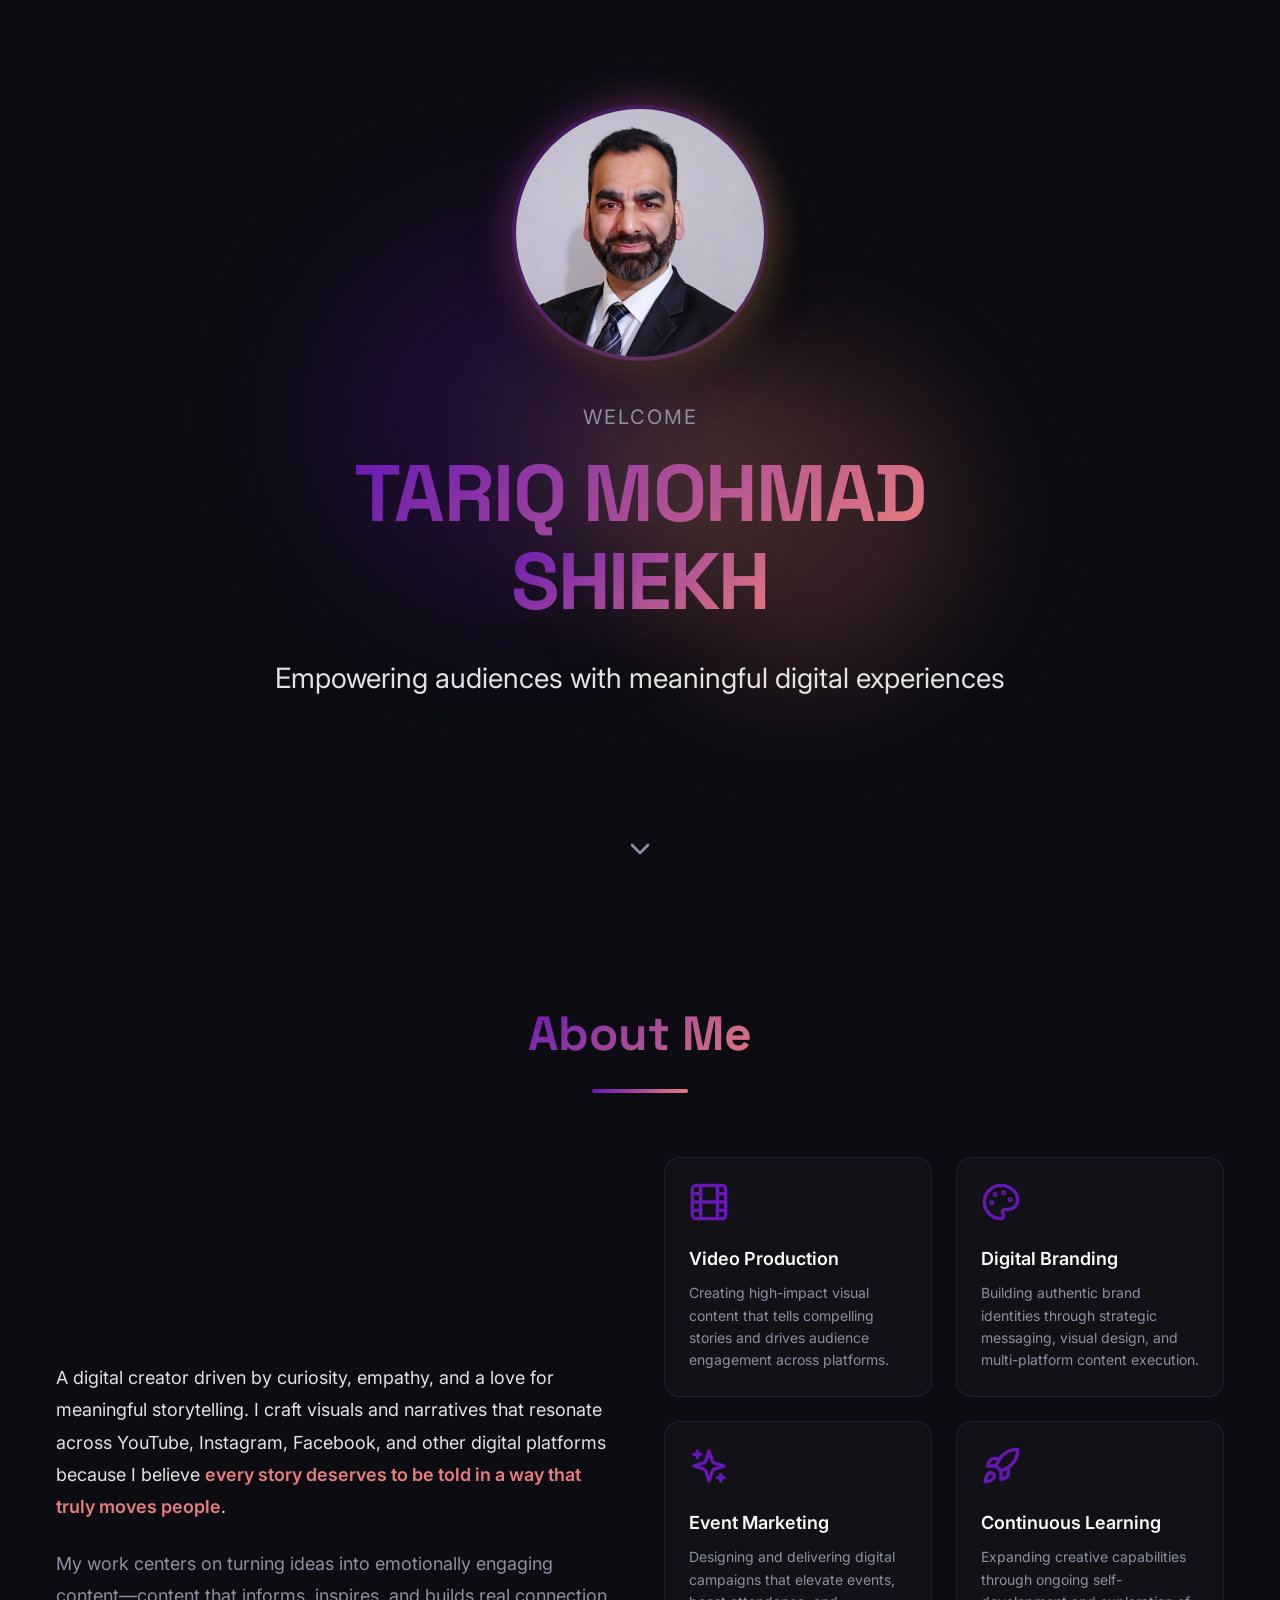
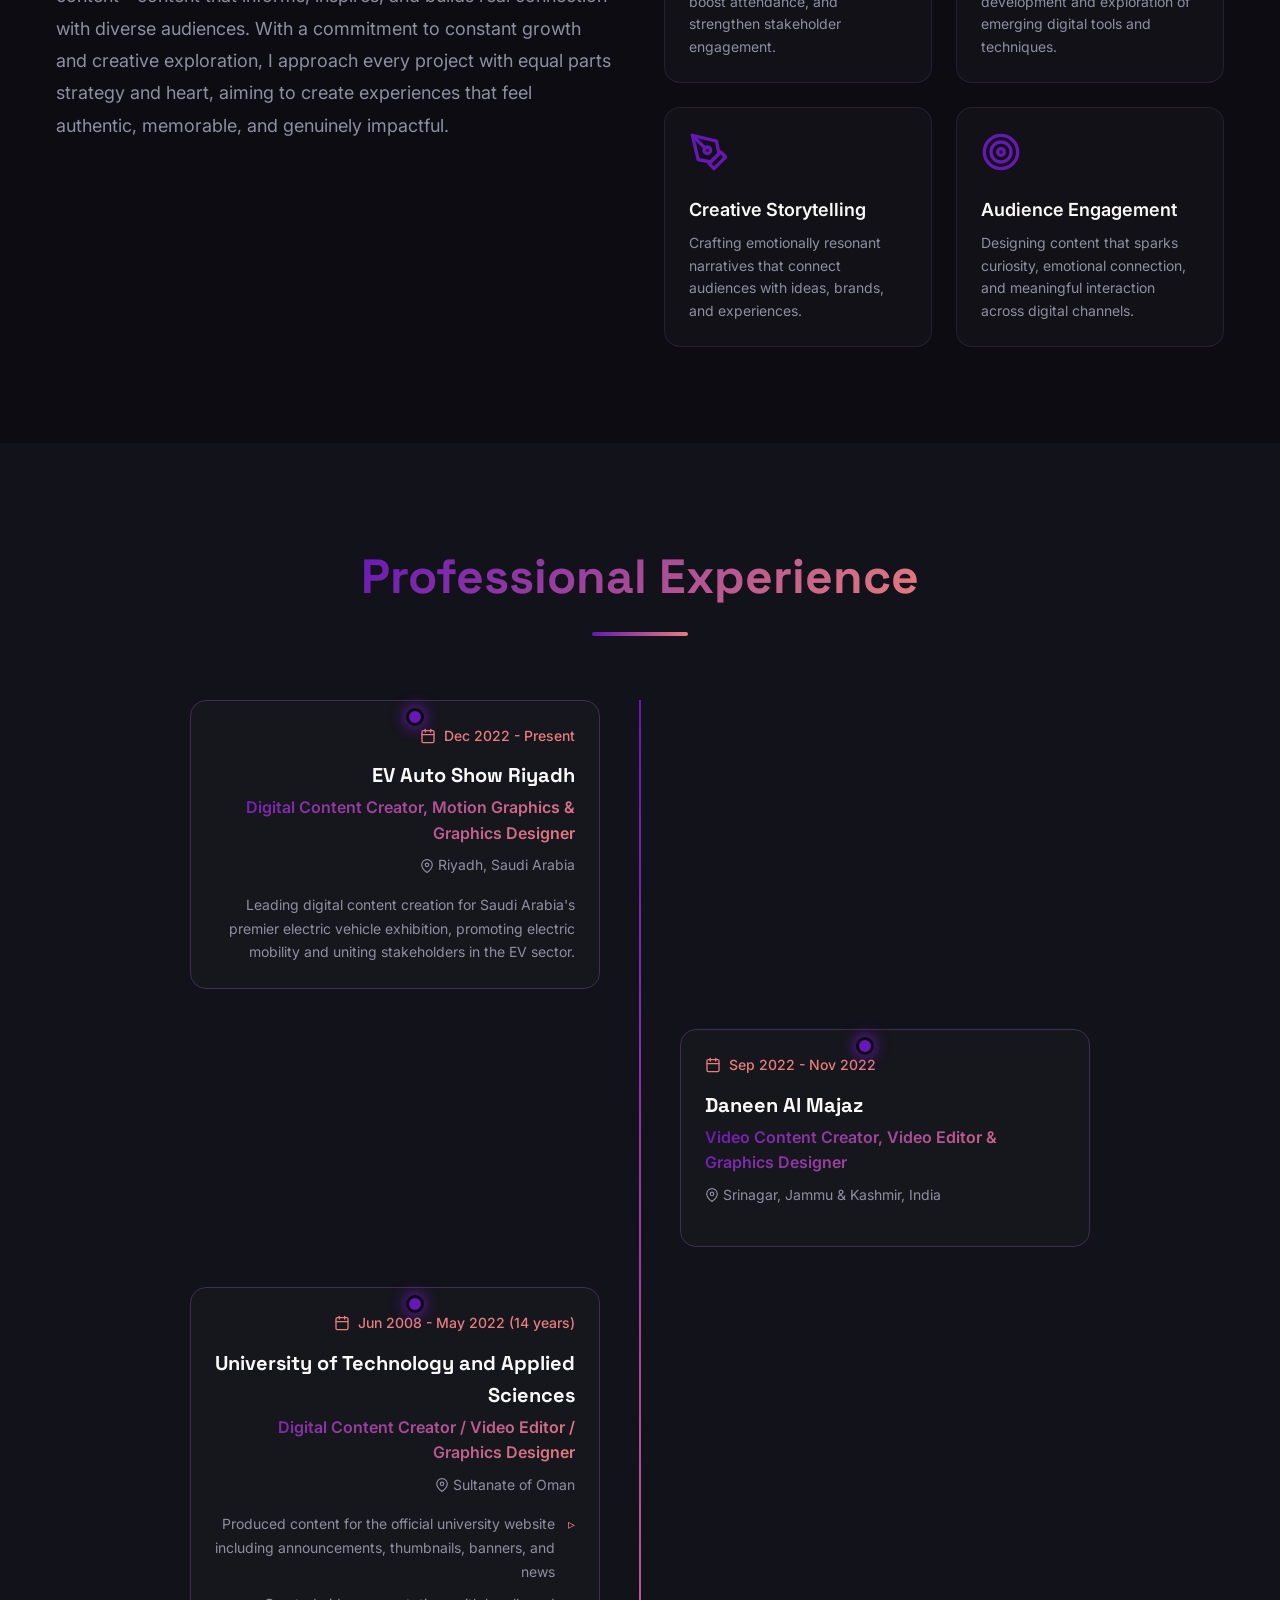
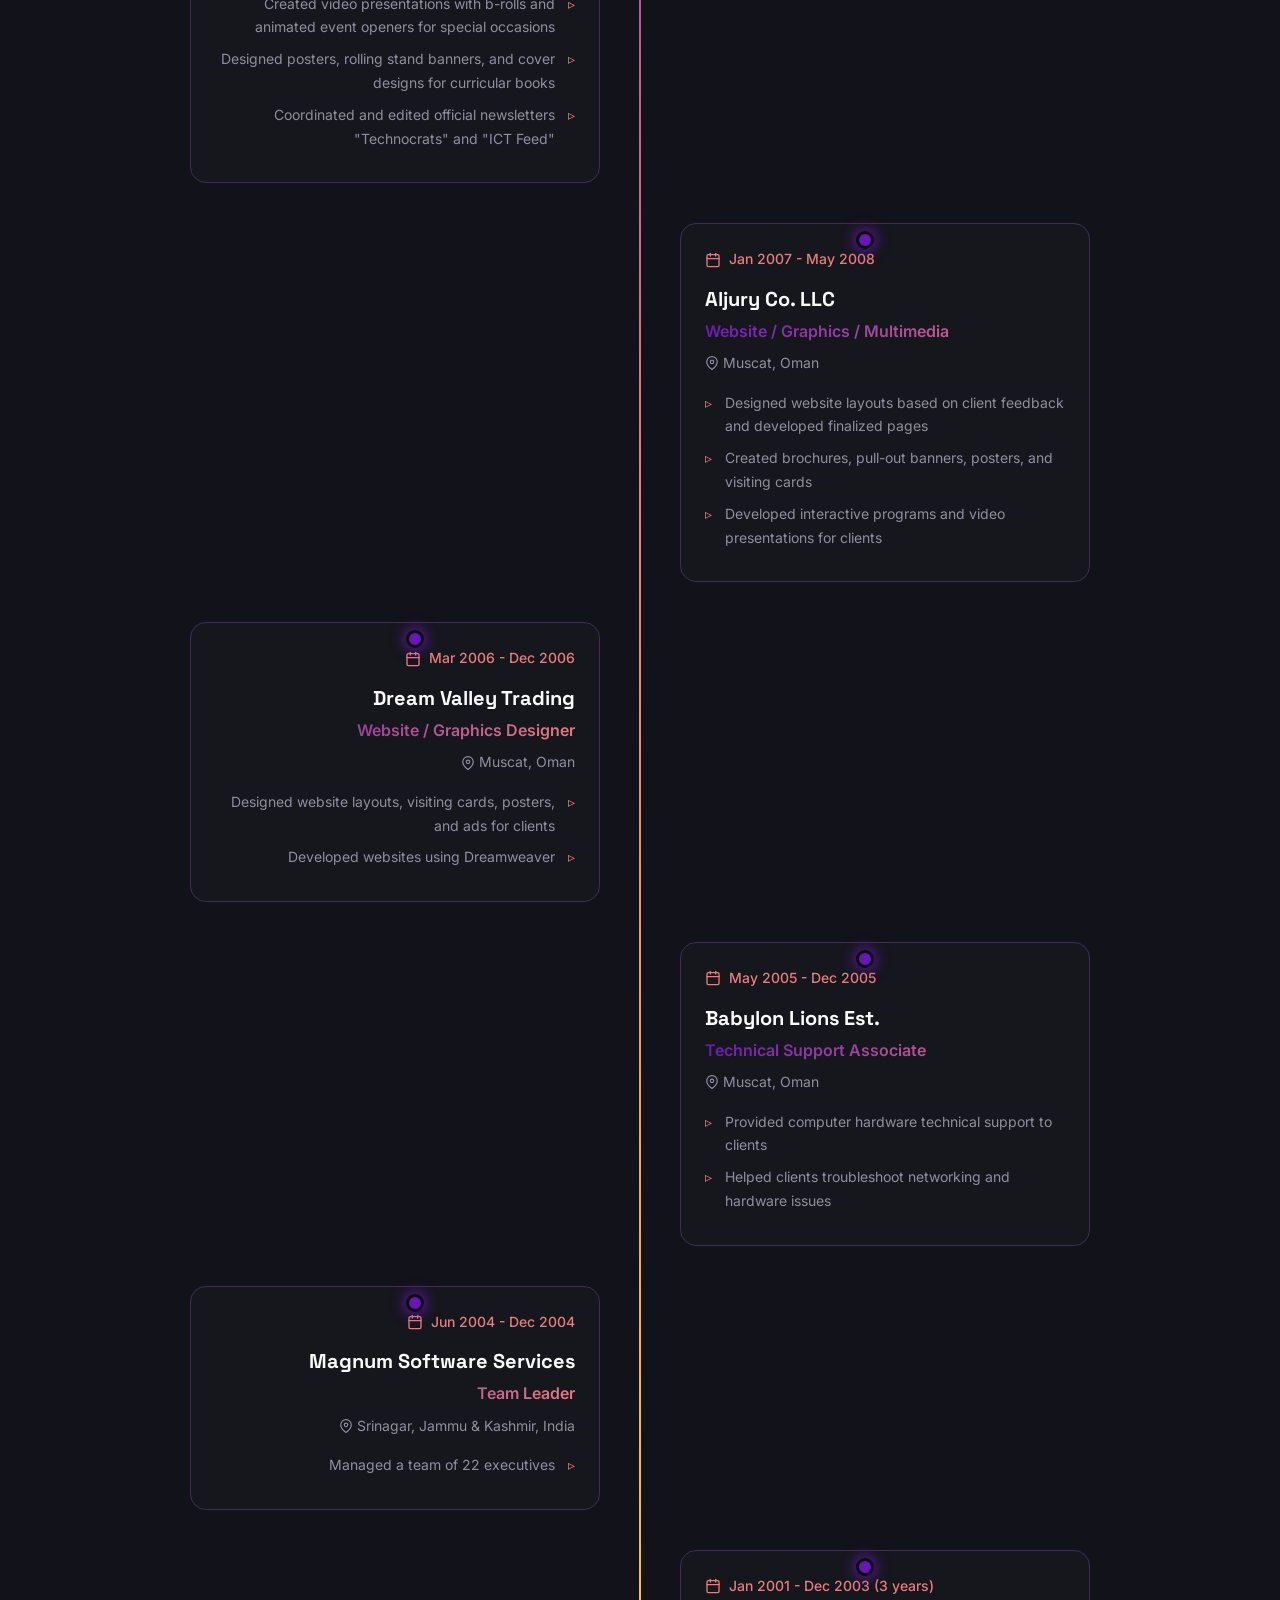
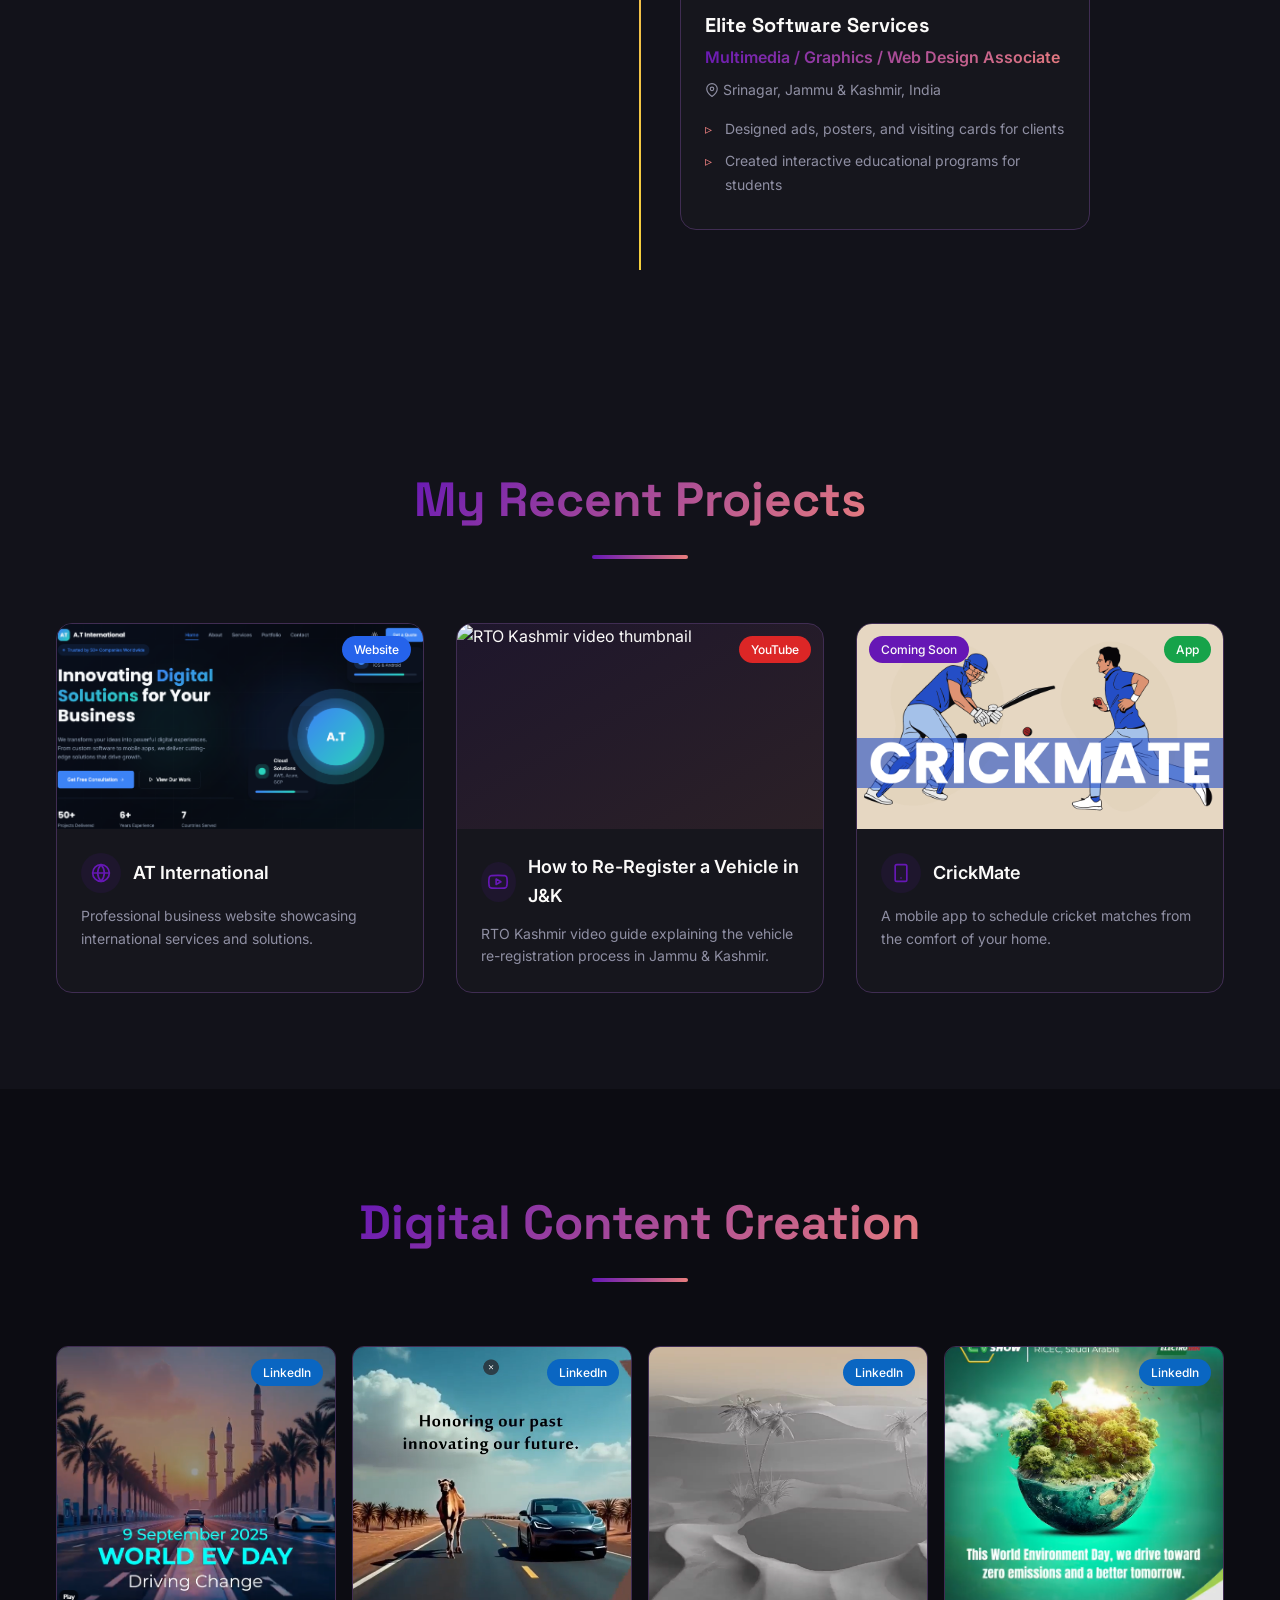
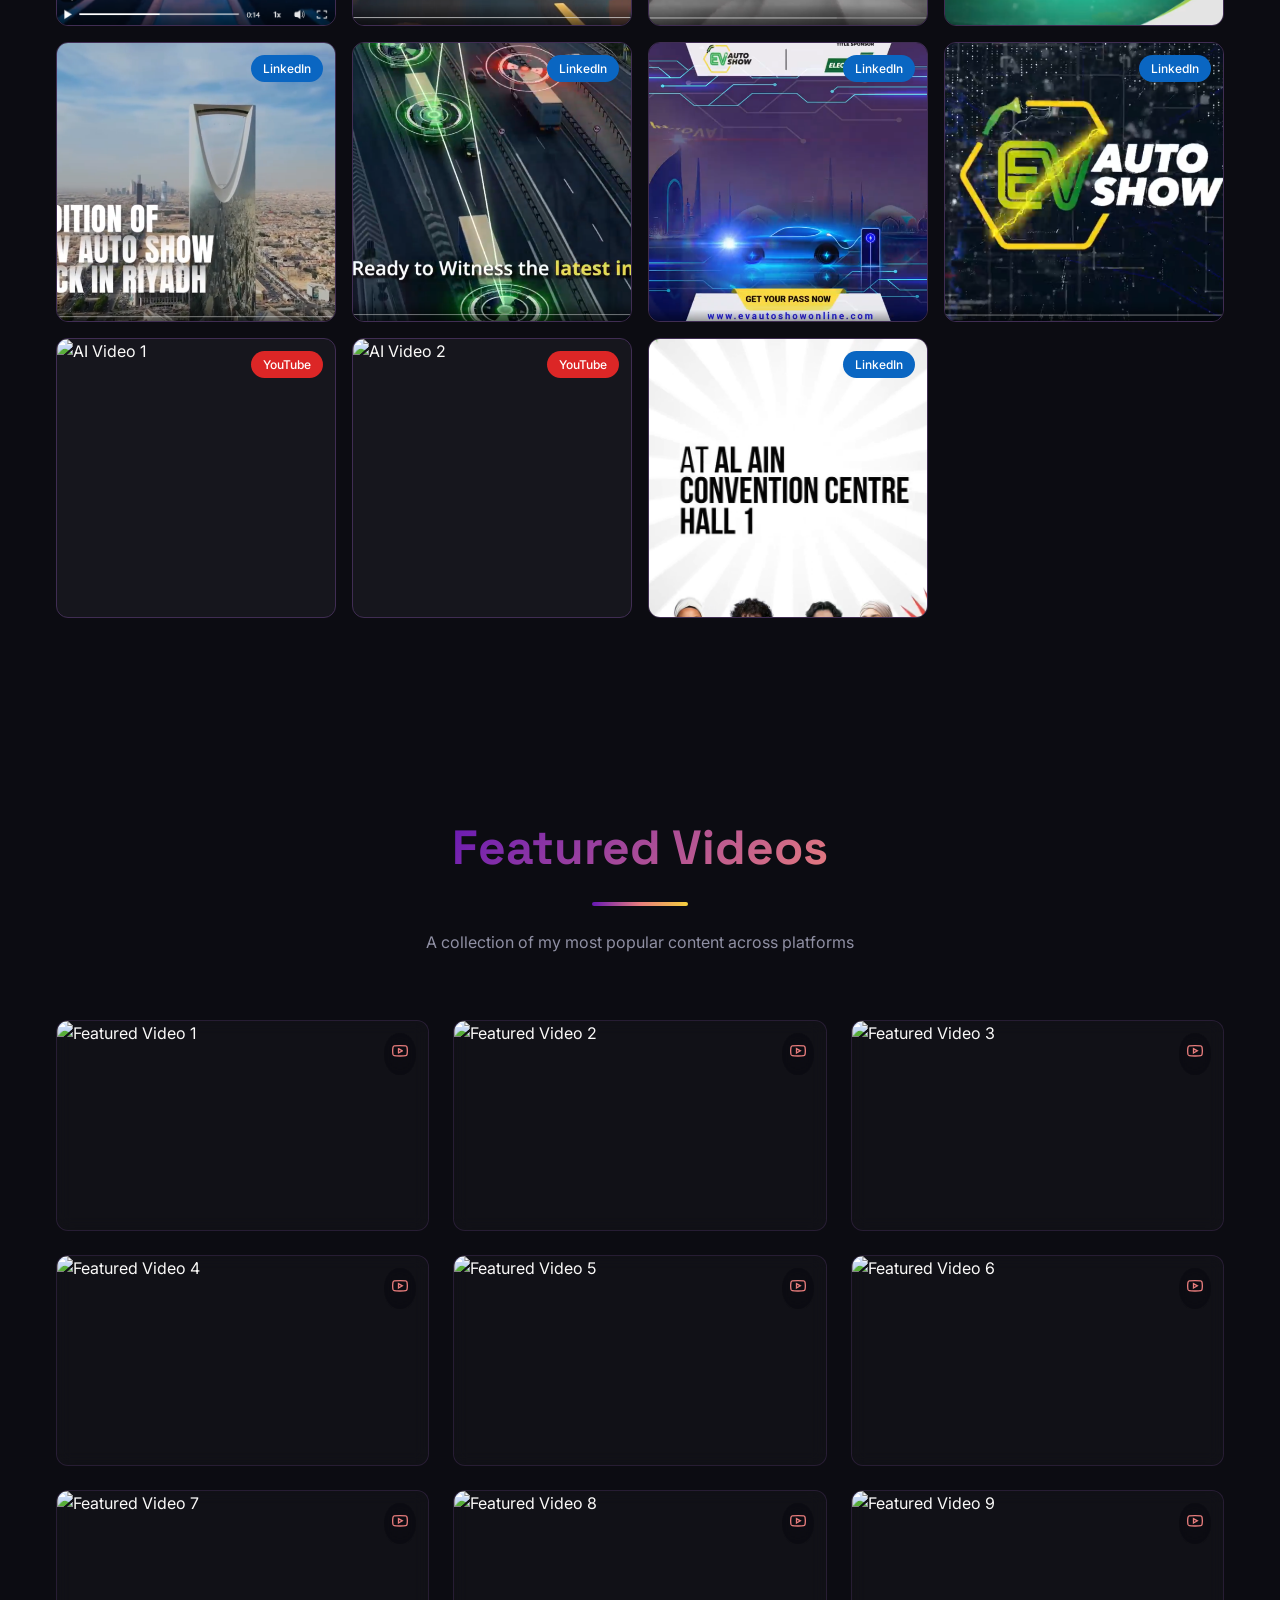
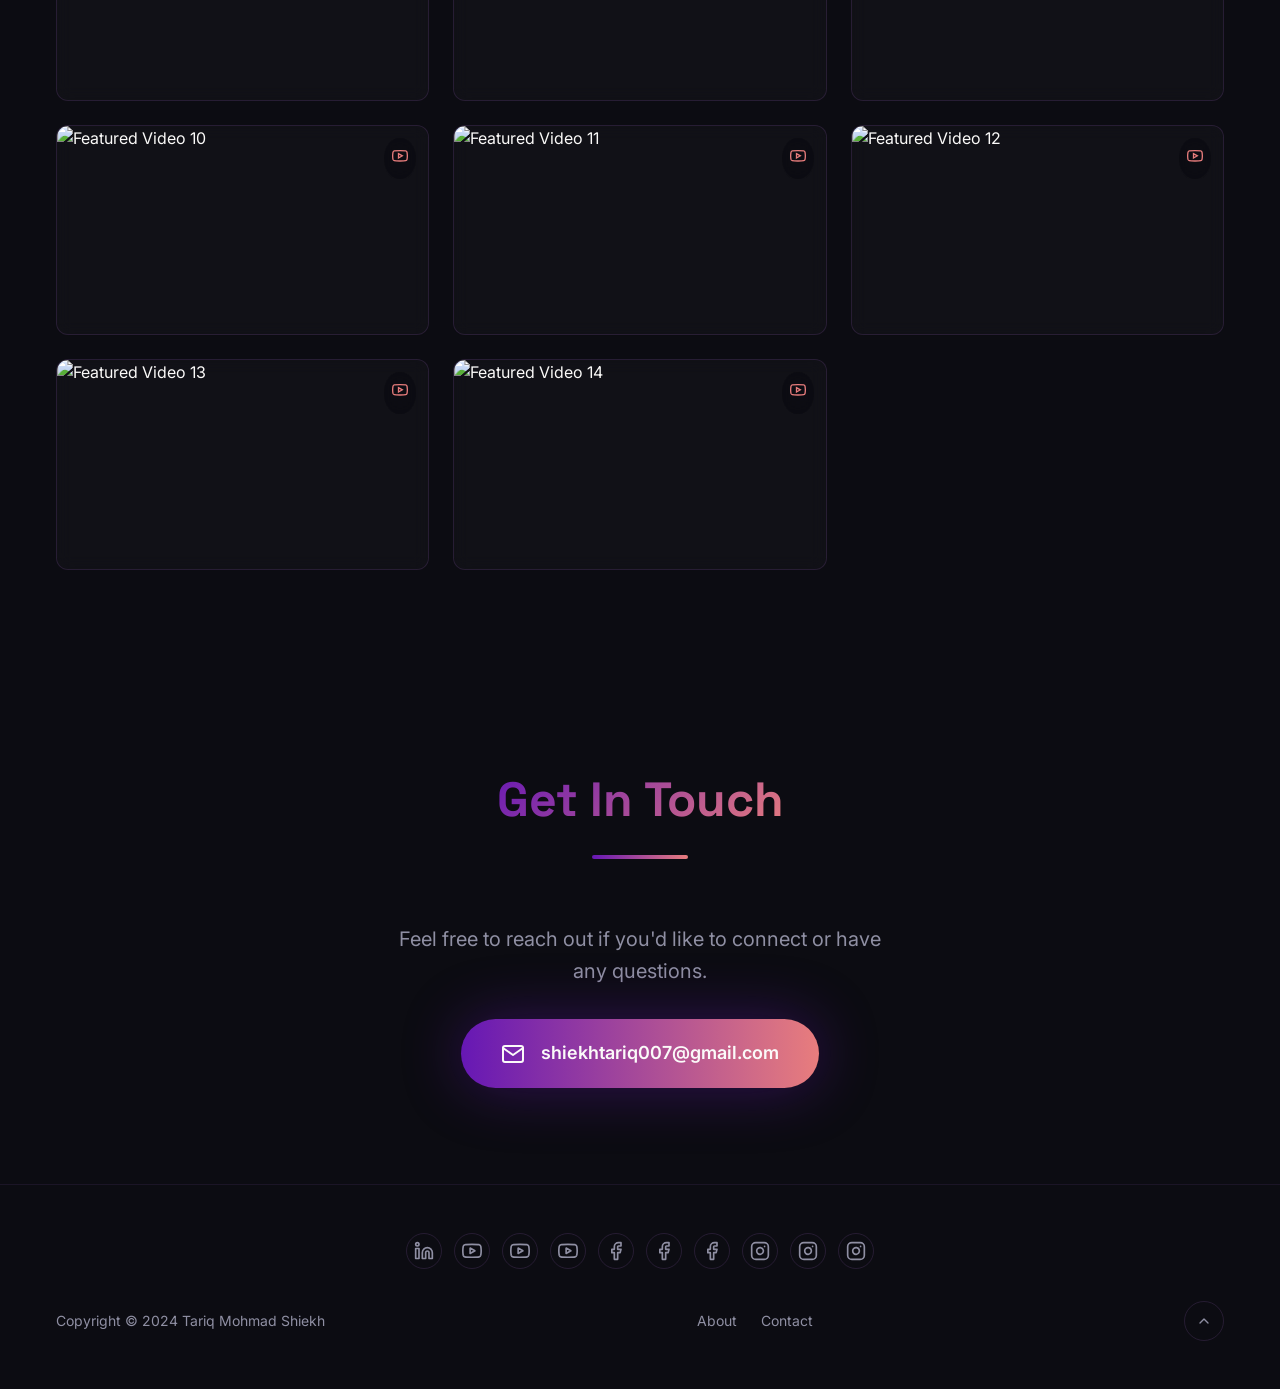
==== commit 5ae5a162: "Changes" ====
--- a/static-site/index.html
+++ b/static-site/index.html
@@ -202,6 +202,263 @@
     </section>
 
     <!-- ========================================
+         EXPERIENCE SECTION
+    ======================================== -->
+    <section id="experience" class="section experience-section" aria-label="Experience section">
+      <div class="container">
+        <!-- Section Header -->
+        <header class="section-header">
+          <h2 class="section-title gradient-text">Professional Experience</h2>
+          <div class="section-divider"></div>
+        </header>
+
+        <!-- Experience Timeline -->
+        <div class="experience-timeline">
+          <!-- EV Auto Show Riyadh -->
+          <article class="experience-item">
+            <div class="experience-dot"></div>
+            <div class="experience-card">
+              <span class="experience-date">
+                <svg viewBox="0 0 24 24" fill="none" stroke="currentColor" stroke-width="2" stroke-linecap="round" stroke-linejoin="round">
+                  <rect x="3" y="4" width="18" height="18" rx="2" ry="2"></rect>
+                  <line x1="16" y1="2" x2="16" y2="6"></line>
+                  <line x1="8" y1="2" x2="8" y2="6"></line>
+                  <line x1="3" y1="10" x2="21" y2="10"></line>
+                </svg>
+                Dec 2022 - Present
+              </span>
+              <h3 class="experience-company">EV Auto Show Riyadh</h3>
+              <p class="experience-role">Digital Content Creator, Motion Graphics & Graphics Designer</p>
+              <p class="experience-location">
+                <svg viewBox="0 0 24 24" fill="none" stroke="currentColor" stroke-width="2" stroke-linecap="round" stroke-linejoin="round">
+                  <path d="M21 10c0 7-9 13-9 13s-9-6-9-13a9 9 0 0 1 18 0z"></path>
+                  <circle cx="12" cy="10" r="3"></circle>
+                </svg>
+                Riyadh, Saudi Arabia
+              </p>
+              <div class="experience-desc">
+                <p>Leading digital content creation for Saudi Arabia's premier electric vehicle exhibition, promoting electric mobility and uniting stakeholders in the EV sector.</p>
+              </div>
+            </div>
+          </article>
+
+          <!-- Daneen Al Majaz -->
+          <article class="experience-item">
+            <div class="experience-dot"></div>
+            <div class="experience-card">
+              <span class="experience-date">
+                <svg viewBox="0 0 24 24" fill="none" stroke="currentColor" stroke-width="2" stroke-linecap="round" stroke-linejoin="round">
+                  <rect x="3" y="4" width="18" height="18" rx="2" ry="2"></rect>
+                  <line x1="16" y1="2" x2="16" y2="6"></line>
+                  <line x1="8" y1="2" x2="8" y2="6"></line>
+                  <line x1="3" y1="10" x2="21" y2="10"></line>
+                </svg>
+                Sep 2022 - Nov 2022
+              </span>
+              <h3 class="experience-company">Daneen Al Majaz</h3>
+              <p class="experience-role">Video Content Creator, Video Editor & Graphics Designer</p>
+              <p class="experience-location">
+                <svg viewBox="0 0 24 24" fill="none" stroke="currentColor" stroke-width="2" stroke-linecap="round" stroke-linejoin="round">
+                  <path d="M21 10c0 7-9 13-9 13s-9-6-9-13a9 9 0 0 1 18 0z"></path>
+                  <circle cx="12" cy="10" r="3"></circle>
+                </svg>
+                Srinagar, Jammu & Kashmir, India
+              </p>
+            </div>
+          </article>
+
+          <!-- University of Technology and Applied Sciences -->
+          <article class="experience-item">
+            <div class="experience-dot"></div>
+            <div class="experience-card">
+              <span class="experience-date">
+                <svg viewBox="0 0 24 24" fill="none" stroke="currentColor" stroke-width="2" stroke-linecap="round" stroke-linejoin="round">
+                  <rect x="3" y="4" width="18" height="18" rx="2" ry="2"></rect>
+                  <line x1="16" y1="2" x2="16" y2="6"></line>
+                  <line x1="8" y1="2" x2="8" y2="6"></line>
+                  <line x1="3" y1="10" x2="21" y2="10"></line>
+                </svg>
+                Jun 2008 - May 2022 (14 years)
+              </span>
+              <h3 class="experience-company">University of Technology and Applied Sciences</h3>
+              <p class="experience-role">Digital Content Creator / Video Editor / Graphics Designer</p>
+              <p class="experience-location">
+                <svg viewBox="0 0 24 24" fill="none" stroke="currentColor" stroke-width="2" stroke-linecap="round" stroke-linejoin="round">
+                  <path d="M21 10c0 7-9 13-9 13s-9-6-9-13a9 9 0 0 1 18 0z"></path>
+                  <circle cx="12" cy="10" r="3"></circle>
+                </svg>
+                Sultanate of Oman
+              </p>
+              <div class="experience-desc">
+                <ul>
+                  <li>Produced content for the official university website including announcements, thumbnails, banners, and news</li>
+                  <li>Created video presentations with b-rolls and animated event openers for special occasions</li>
+                  <li>Designed posters, rolling stand banners, and cover designs for curricular books</li>
+                  <li>Coordinated and edited official newsletters "Technocrats" and "ICT Feed"</li>
+                </ul>
+              </div>
+            </div>
+          </article>
+
+          <!-- Aljury Co. LLC -->
+          <article class="experience-item">
+            <div class="experience-dot"></div>
+            <div class="experience-card">
+              <span class="experience-date">
+                <svg viewBox="0 0 24 24" fill="none" stroke="currentColor" stroke-width="2" stroke-linecap="round" stroke-linejoin="round">
+                  <rect x="3" y="4" width="18" height="18" rx="2" ry="2"></rect>
+                  <line x1="16" y1="2" x2="16" y2="6"></line>
+                  <line x1="8" y1="2" x2="8" y2="6"></line>
+                  <line x1="3" y1="10" x2="21" y2="10"></line>
+                </svg>
+                Jan 2007 - May 2008
+              </span>
+              <h3 class="experience-company">Aljury Co. LLC</h3>
+              <p class="experience-role">Website / Graphics / Multimedia</p>
+              <p class="experience-location">
+                <svg viewBox="0 0 24 24" fill="none" stroke="currentColor" stroke-width="2" stroke-linecap="round" stroke-linejoin="round">
+                  <path d="M21 10c0 7-9 13-9 13s-9-6-9-13a9 9 0 0 1 18 0z"></path>
+                  <circle cx="12" cy="10" r="3"></circle>
+                </svg>
+                Muscat, Oman
+              </p>
+              <div class="experience-desc">
+                <ul>
+                  <li>Designed website layouts based on client feedback and developed finalized pages</li>
+                  <li>Created brochures, pull-out banners, posters, and visiting cards</li>
+                  <li>Developed interactive programs and video presentations for clients</li>
+                </ul>
+              </div>
+            </div>
+          </article>
+
+          <!-- Dream Valley Trading -->
+          <article class="experience-item">
+            <div class="experience-dot"></div>
+            <div class="experience-card">
+              <span class="experience-date">
+                <svg viewBox="0 0 24 24" fill="none" stroke="currentColor" stroke-width="2" stroke-linecap="round" stroke-linejoin="round">
+                  <rect x="3" y="4" width="18" height="18" rx="2" ry="2"></rect>
+                  <line x1="16" y1="2" x2="16" y2="6"></line>
+                  <line x1="8" y1="2" x2="8" y2="6"></line>
+                  <line x1="3" y1="10" x2="21" y2="10"></line>
+                </svg>
+                Mar 2006 - Dec 2006
+              </span>
+              <h3 class="experience-company">Dream Valley Trading</h3>
+              <p class="experience-role">Website / Graphics Designer</p>
+              <p class="experience-location">
+                <svg viewBox="0 0 24 24" fill="none" stroke="currentColor" stroke-width="2" stroke-linecap="round" stroke-linejoin="round">
+                  <path d="M21 10c0 7-9 13-9 13s-9-6-9-13a9 9 0 0 1 18 0z"></path>
+                  <circle cx="12" cy="10" r="3"></circle>
+                </svg>
+                Muscat, Oman
+              </p>
+              <div class="experience-desc">
+                <ul>
+                  <li>Designed website layouts, visiting cards, posters, and ads for clients</li>
+                  <li>Developed websites using Dreamweaver</li>
+                </ul>
+              </div>
+            </div>
+          </article>
+
+          <!-- Babylon Lions Est. -->
+          <article class="experience-item">
+            <div class="experience-dot"></div>
+            <div class="experience-card">
+              <span class="experience-date">
+                <svg viewBox="0 0 24 24" fill="none" stroke="currentColor" stroke-width="2" stroke-linecap="round" stroke-linejoin="round">
+                  <rect x="3" y="4" width="18" height="18" rx="2" ry="2"></rect>
+                  <line x1="16" y1="2" x2="16" y2="6"></line>
+                  <line x1="8" y1="2" x2="8" y2="6"></line>
+                  <line x1="3" y1="10" x2="21" y2="10"></line>
+                </svg>
+                May 2005 - Dec 2005
+              </span>
+              <h3 class="experience-company">Babylon Lions Est.</h3>
+              <p class="experience-role">Technical Support Associate</p>
+              <p class="experience-location">
+                <svg viewBox="0 0 24 24" fill="none" stroke="currentColor" stroke-width="2" stroke-linecap="round" stroke-linejoin="round">
+                  <path d="M21 10c0 7-9 13-9 13s-9-6-9-13a9 9 0 0 1 18 0z"></path>
+                  <circle cx="12" cy="10" r="3"></circle>
+                </svg>
+                Muscat, Oman
+              </p>
+              <div class="experience-desc">
+                <ul>
+                  <li>Provided computer hardware technical support to clients</li>
+                  <li>Helped clients troubleshoot networking and hardware issues</li>
+                </ul>
+              </div>
+            </div>
+          </article>
+
+          <!-- Magnum Software Services -->
+          <article class="experience-item">
+            <div class="experience-dot"></div>
+            <div class="experience-card">
+              <span class="experience-date">
+                <svg viewBox="0 0 24 24" fill="none" stroke="currentColor" stroke-width="2" stroke-linecap="round" stroke-linejoin="round">
+                  <rect x="3" y="4" width="18" height="18" rx="2" ry="2"></rect>
+                  <line x1="16" y1="2" x2="16" y2="6"></line>
+                  <line x1="8" y1="2" x2="8" y2="6"></line>
+                  <line x1="3" y1="10" x2="21" y2="10"></line>
+                </svg>
+                Jun 2004 - Dec 2004
+              </span>
+              <h3 class="experience-company">Magnum Software Services</h3>
+              <p class="experience-role">Team Leader</p>
+              <p class="experience-location">
+                <svg viewBox="0 0 24 24" fill="none" stroke="currentColor" stroke-width="2" stroke-linecap="round" stroke-linejoin="round">
+                  <path d="M21 10c0 7-9 13-9 13s-9-6-9-13a9 9 0 0 1 18 0z"></path>
+                  <circle cx="12" cy="10" r="3"></circle>
+                </svg>
+                Srinagar, Jammu & Kashmir, India
+              </p>
+              <div class="experience-desc">
+                <ul>
+                  <li>Managed a team of 22 executives</li>
+                </ul>
+              </div>
+            </div>
+          </article>
+
+          <!-- Elite Software Services -->
+          <article class="experience-item">
+            <div class="experience-dot"></div>
+            <div class="experience-card">
+              <span class="experience-date">
+                <svg viewBox="0 0 24 24" fill="none" stroke="currentColor" stroke-width="2" stroke-linecap="round" stroke-linejoin="round">
+                  <rect x="3" y="4" width="18" height="18" rx="2" ry="2"></rect>
+                  <line x1="16" y1="2" x2="16" y2="6"></line>
+                  <line x1="8" y1="2" x2="8" y2="6"></line>
+                  <line x1="3" y1="10" x2="21" y2="10"></line>
+                </svg>
+                Jan 2001 - Dec 2003 (3 years)
+              </span>
+              <h3 class="experience-company">Elite Software Services</h3>
+              <p class="experience-role">Multimedia / Graphics / Web Design Associate</p>
+              <p class="experience-location">
+                <svg viewBox="0 0 24 24" fill="none" stroke="currentColor" stroke-width="2" stroke-linecap="round" stroke-linejoin="round">
+                  <path d="M21 10c0 7-9 13-9 13s-9-6-9-13a9 9 0 0 1 18 0z"></path>
+                  <circle cx="12" cy="10" r="3"></circle>
+                </svg>
+                Srinagar, Jammu & Kashmir, India
+              </p>
+              <div class="experience-desc">
+                <ul>
+                  <li>Designed ads, posters, and visiting cards for clients</li>
+                  <li>Created interactive educational programs for students</li>
+                </ul>
+              </div>
+            </div>
+          </article>
+        </div>
+      </div>
+    </section>
+
+    <!-- ========================================
          MY RECENT PROJECTS SECTION
     ======================================== -->
     <section id="projects" class="section projects-section" aria-label="Projects section">
--- a/static-site/css/styles.css
+++ b/static-site/css/styles.css
@@ -457,6 +457,184 @@
 }
 
 /* ----------------------------------------
+   EXPERIENCE SECTION
+---------------------------------------- */
+.experience-section {
+  background: hsla(240, 15%, 15%, 0.3);
+}
+
+.experience-timeline {
+  position: relative;
+  max-width: 900px;
+  margin: 0 auto;
+}
+
+.experience-timeline::before {
+  content: '';
+  position: absolute;
+  left: 20px;
+  top: 0;
+  bottom: 0;
+  width: 2px;
+  background: linear-gradient(180deg, var(--violet), var(--coral), var(--gold));
+}
+
+@media (min-width: 768px) {
+  .experience-timeline::before {
+    left: 50%;
+    transform: translateX(-50%);
+  }
+}
+
+.experience-item {
+  position: relative;
+  padding-left: 60px;
+  padding-bottom: 2.5rem;
+}
+
+@media (min-width: 768px) {
+  .experience-item {
+    padding-left: 0;
+    width: 50%;
+  }
+  
+  .experience-item:nth-child(odd) {
+    padding-right: 40px;
+    text-align: right;
+    margin-left: 0;
+  }
+  
+  .experience-item:nth-child(even) {
+    padding-left: 40px;
+    margin-left: 50%;
+  }
+}
+
+.experience-dot {
+  position: absolute;
+  left: 12px;
+  top: 8px;
+  width: 18px;
+  height: 18px;
+  border-radius: 50%;
+  background: var(--primary);
+  border: 3px solid var(--background);
+  box-shadow: 0 0 15px var(--violet-glow);
+  z-index: 1;
+}
+
+@media (min-width: 768px) {
+  .experience-dot {
+    left: 50%;
+    transform: translateX(-50%);
+  }
+}
+
+.experience-card {
+  background: var(--card);
+  border: 1px solid var(--border);
+  border-radius: 1rem;
+  padding: 1.5rem;
+  transition: all 0.3s;
+}
+
+.experience-card:hover {
+  border-color: hsla(270, 77%, 40%, 0.5);
+  box-shadow: 0 10px 40px -10px hsla(270, 77%, 40%, 0.3);
+  transform: translateY(-4px);
+}
+
+.experience-date {
+  display: inline-flex;
+  align-items: center;
+  gap: 0.5rem;
+  font-size: 0.875rem;
+  font-weight: 500;
+  color: var(--secondary);
+  margin-bottom: 0.75rem;
+}
+
+.experience-date svg {
+  width: 1rem;
+  height: 1rem;
+}
+
+.experience-company {
+  font-family: var(--font-display);
+  font-size: 1.25rem;
+  font-weight: 700;
+  color: var(--foreground);
+  margin-bottom: 0.25rem;
+}
+
+.experience-role {
+  font-size: 1rem;
+  font-weight: 600;
+  background: linear-gradient(135deg, var(--violet) 0%, var(--coral) 100%);
+  -webkit-background-clip: text;
+  -webkit-text-fill-color: transparent;
+  background-clip: text;
+  margin-bottom: 0.5rem;
+}
+
+.experience-location {
+  font-size: 0.875rem;
+  color: var(--muted-foreground);
+  margin-bottom: 1rem;
+  display: flex;
+  align-items: center;
+  gap: 0.25rem;
+}
+
+@media (min-width: 768px) {
+  .experience-item:nth-child(odd) .experience-location {
+    justify-content: flex-end;
+  }
+}
+
+.experience-location svg {
+  width: 0.875rem;
+  height: 0.875rem;
+}
+
+.experience-desc {
+  font-size: 0.875rem;
+  color: var(--muted-foreground);
+  line-height: 1.7;
+}
+
+.experience-desc ul {
+  list-style: none;
+  padding: 0;
+  margin: 0;
+}
+
+.experience-desc li {
+  position: relative;
+  padding-left: 1.25rem;
+  margin-bottom: 0.5rem;
+}
+
+@media (min-width: 768px) {
+  .experience-item:nth-child(odd) .experience-desc li {
+    padding-left: 0;
+    padding-right: 1.25rem;
+  }
+  
+  .experience-item:nth-child(odd) .experience-desc li::before {
+    left: auto;
+    right: 0;
+  }
+}
+
+.experience-desc li::before {
+  content: '▹';
+  position: absolute;
+  left: 0;
+  color: var(--secondary);
+}
+
+/* ----------------------------------------
    PROJECTS SECTION
 ---------------------------------------- */
 .projects-section {
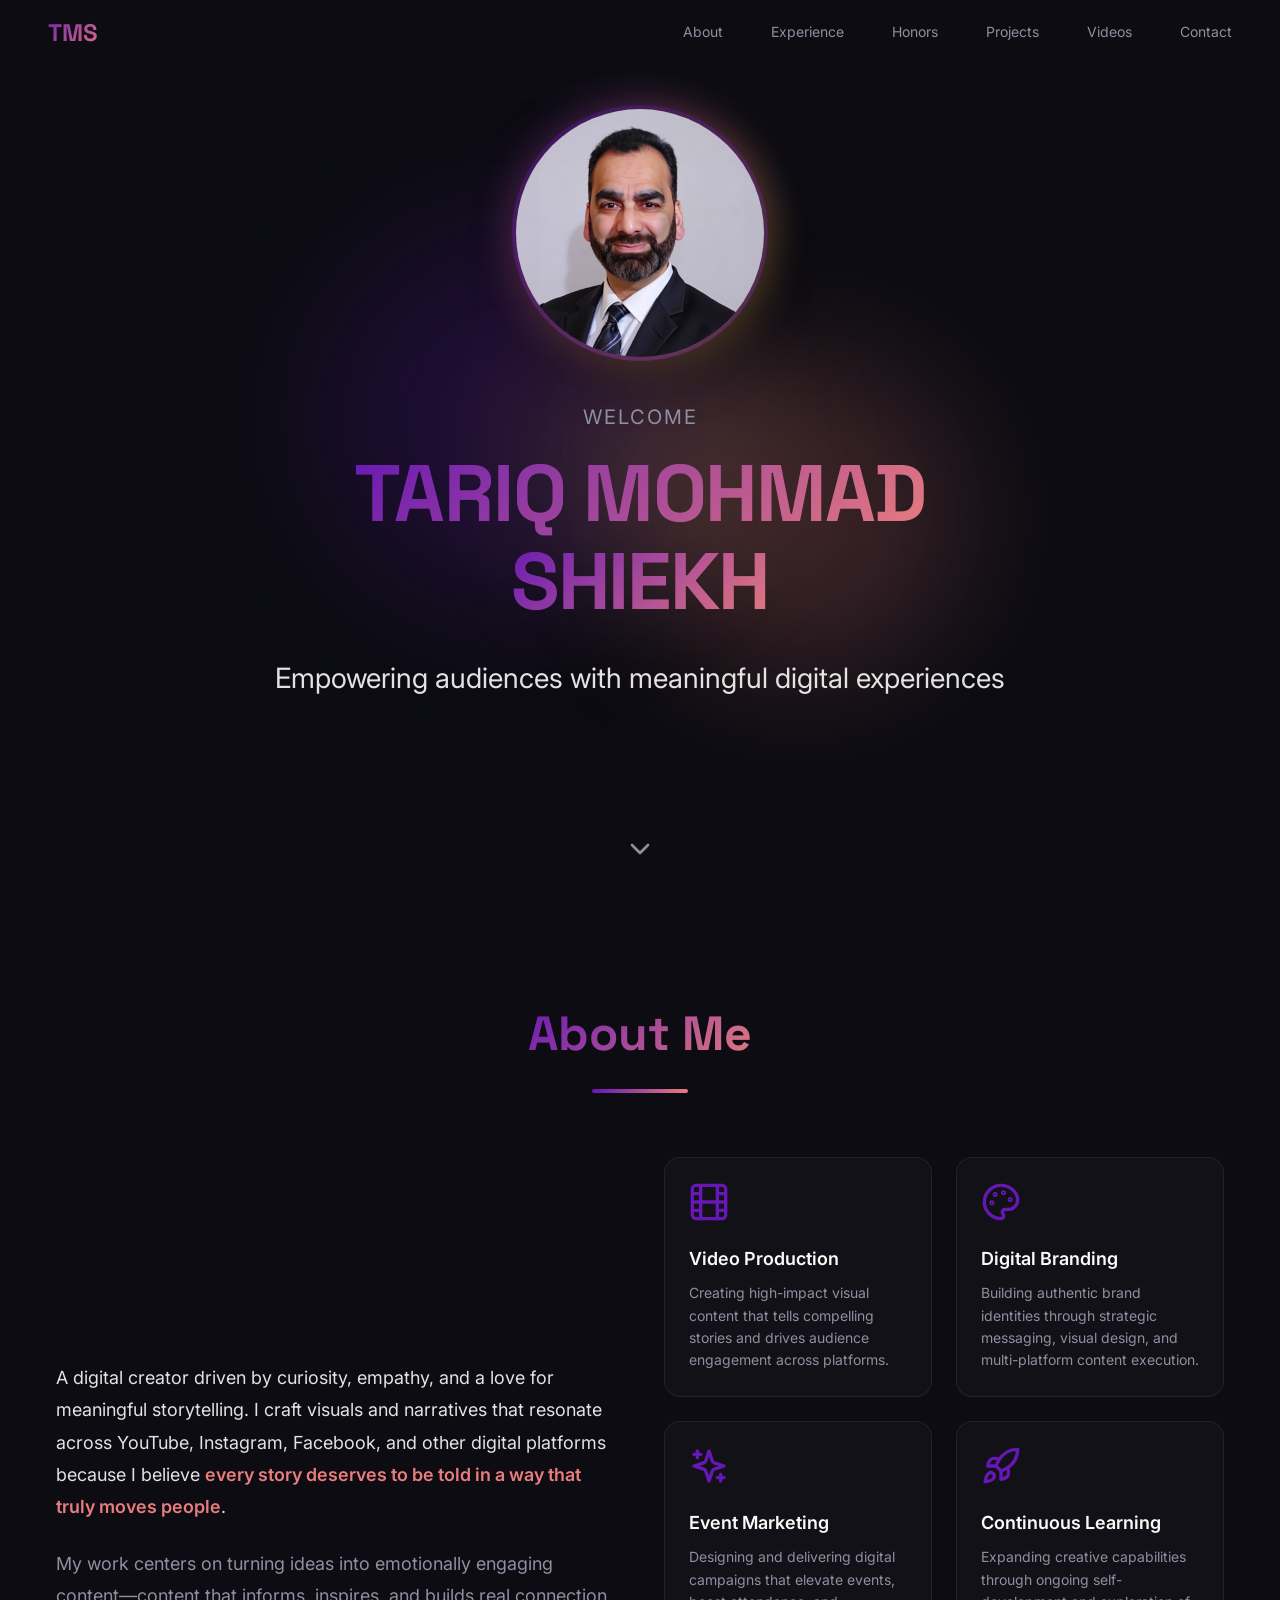
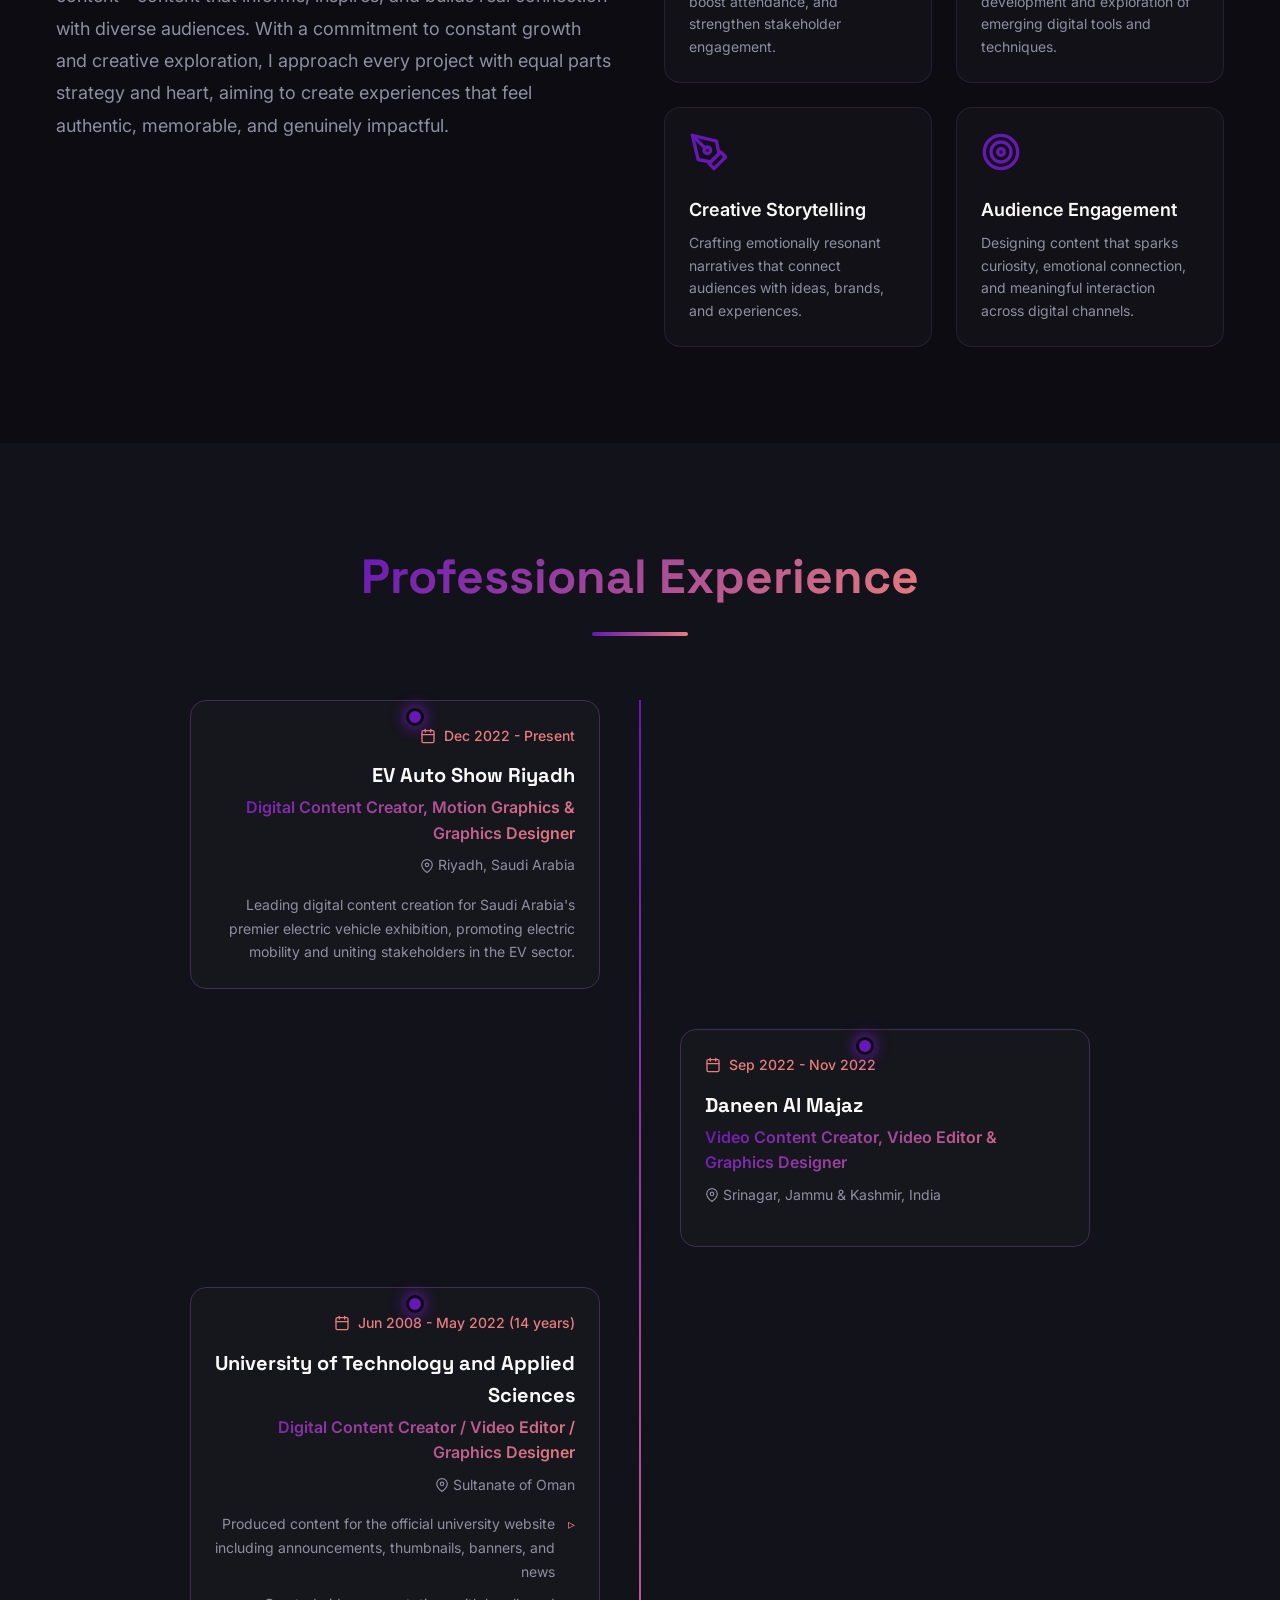
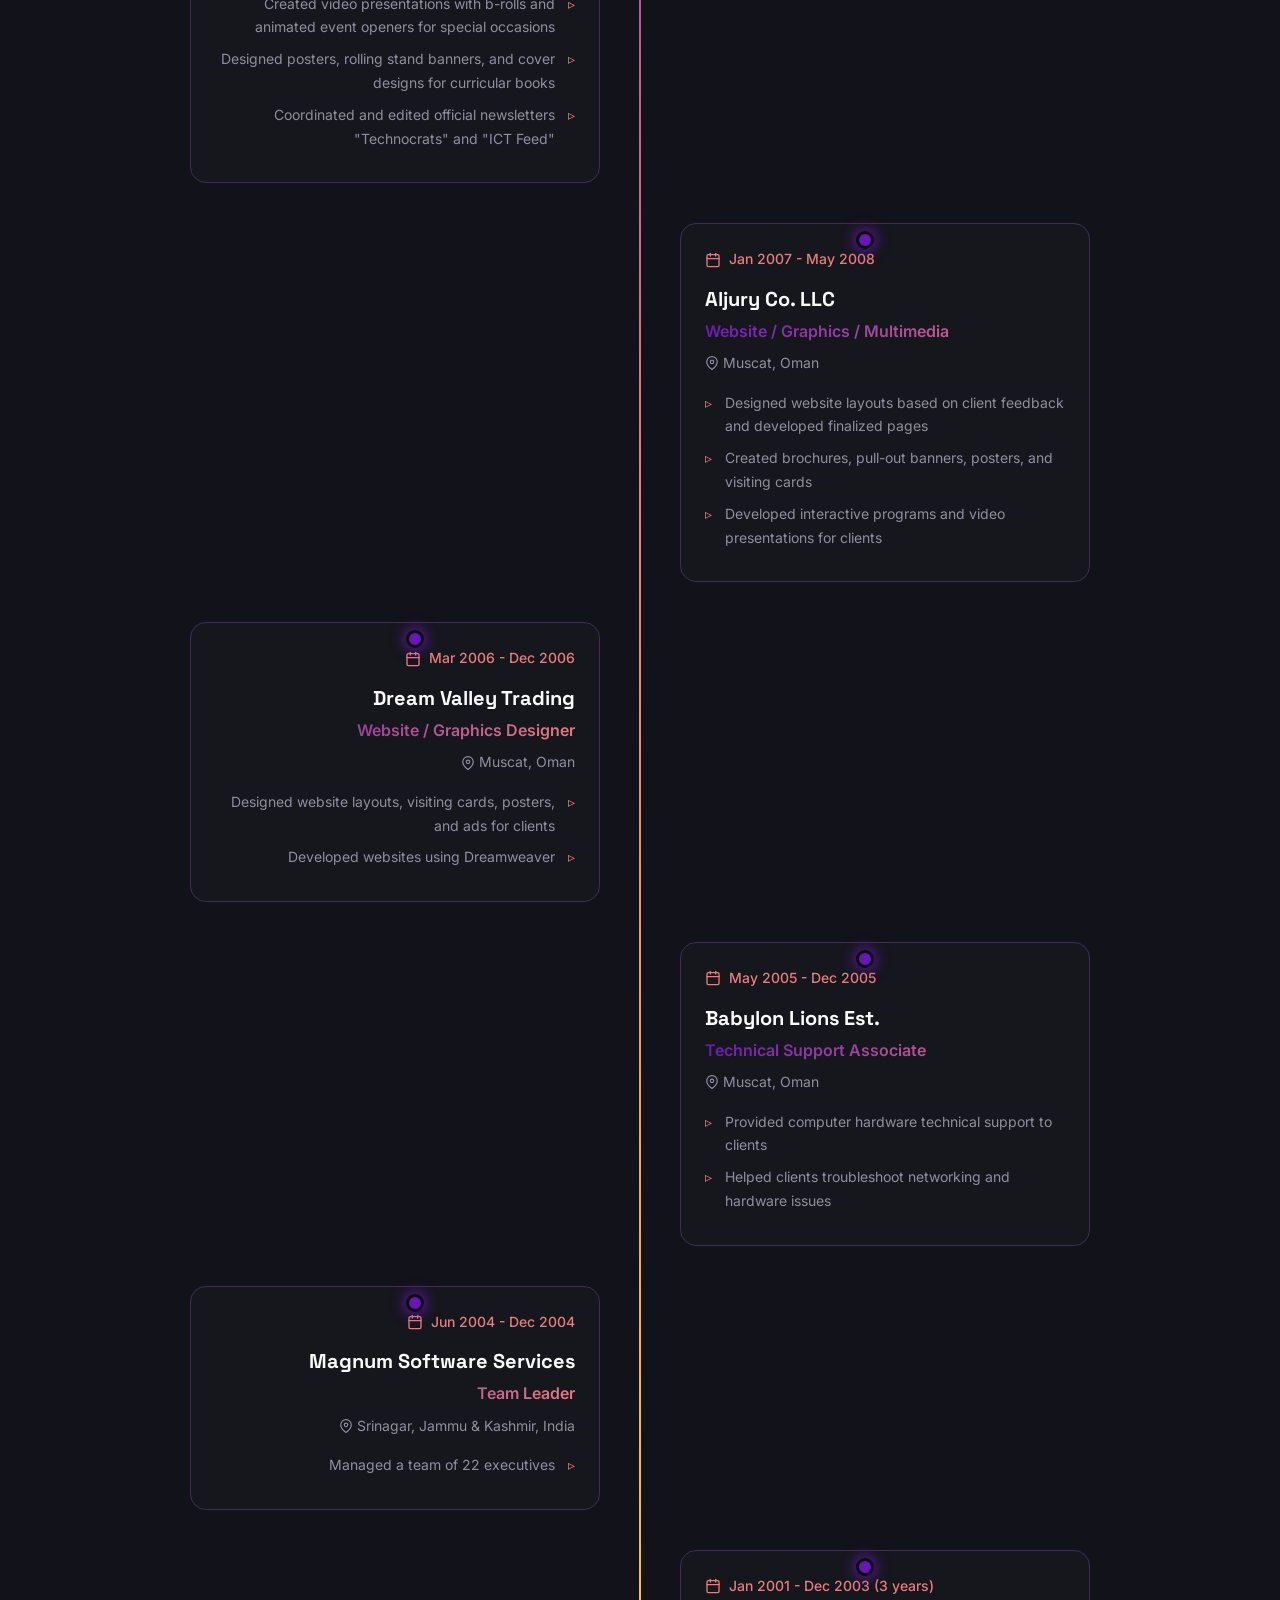
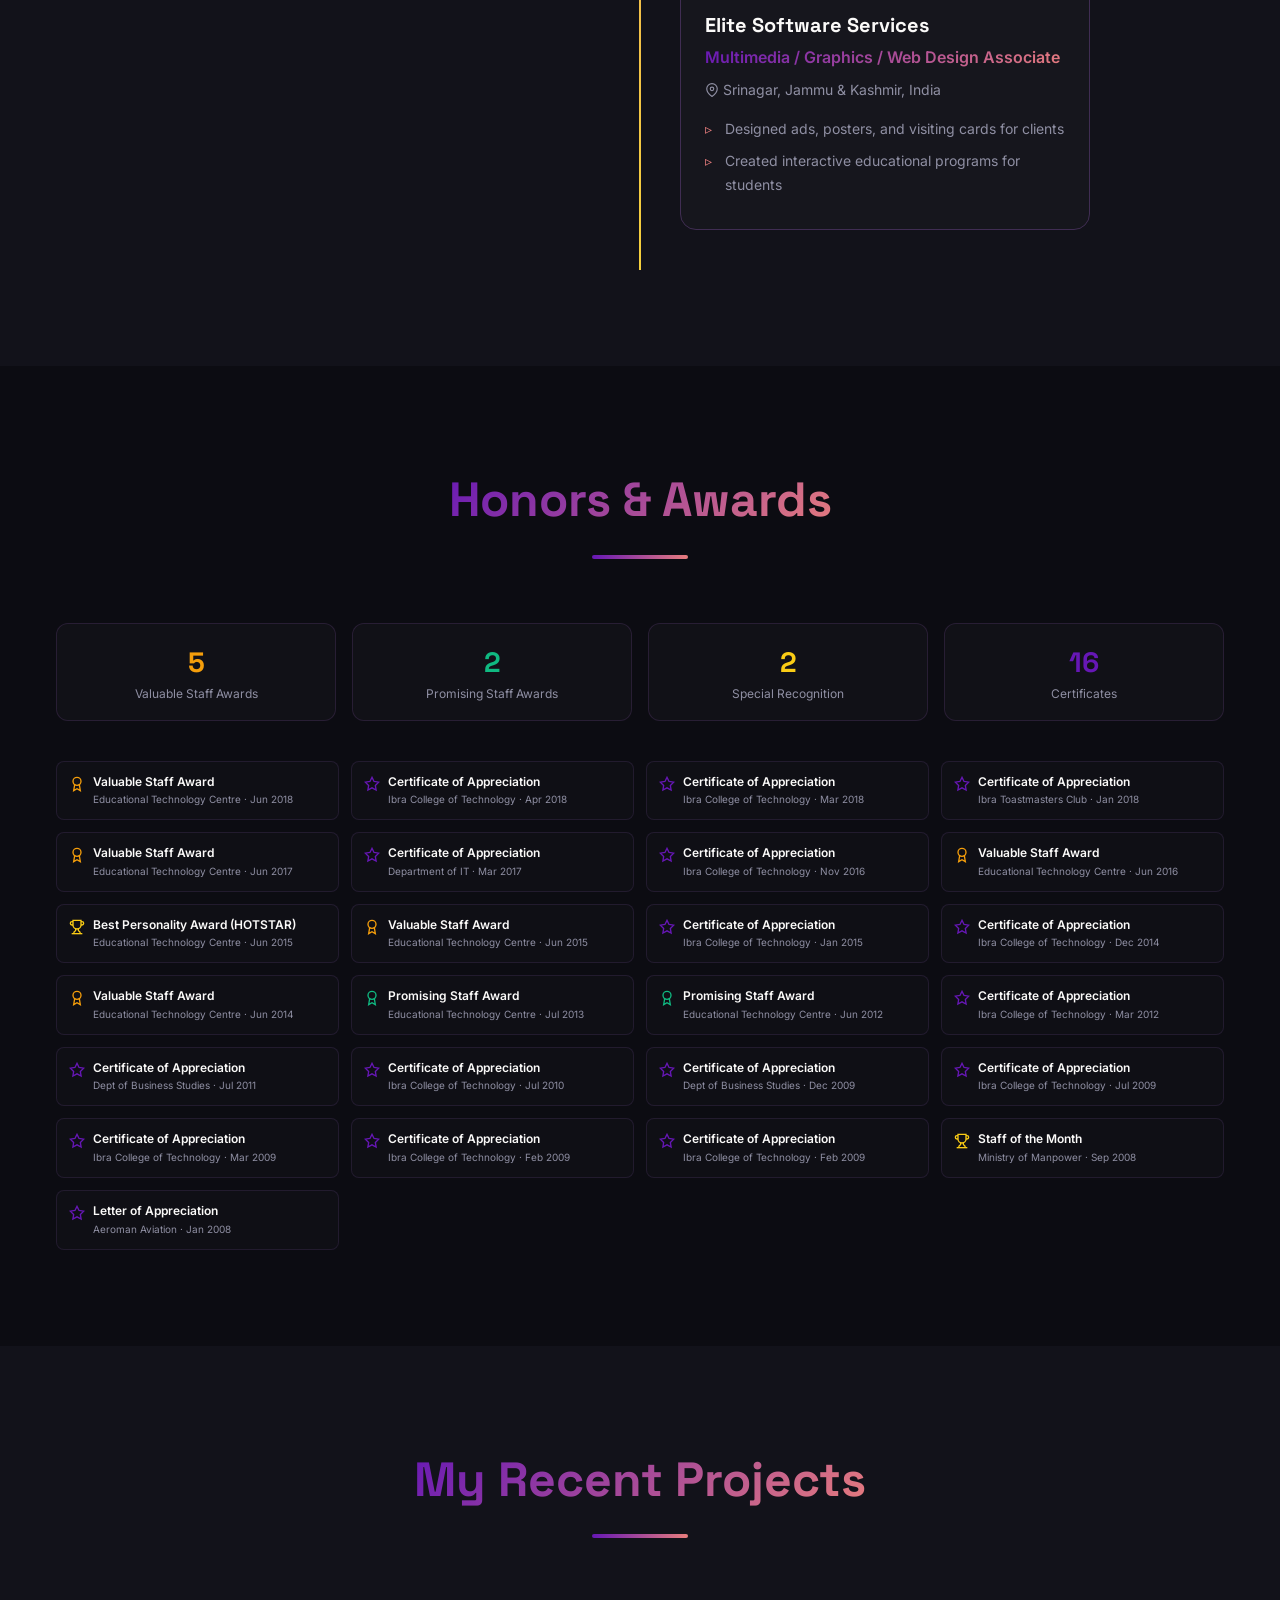
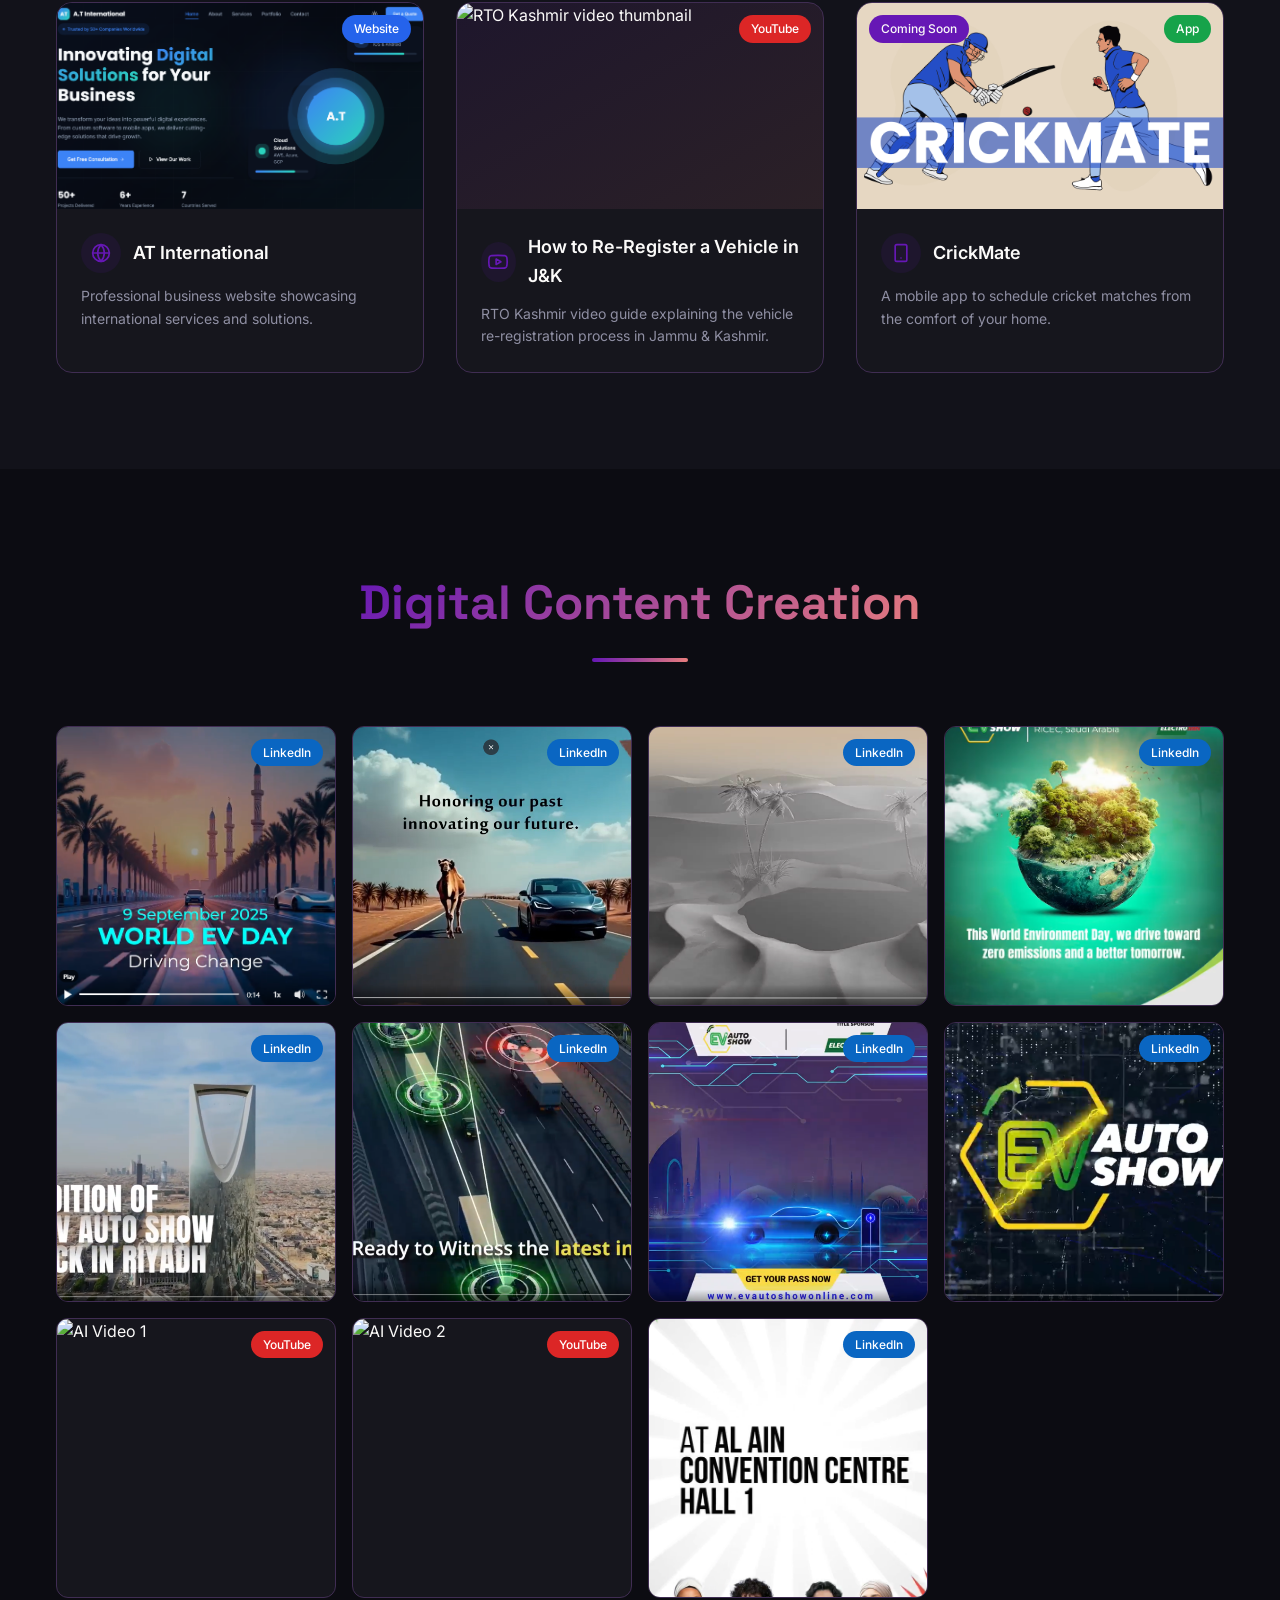
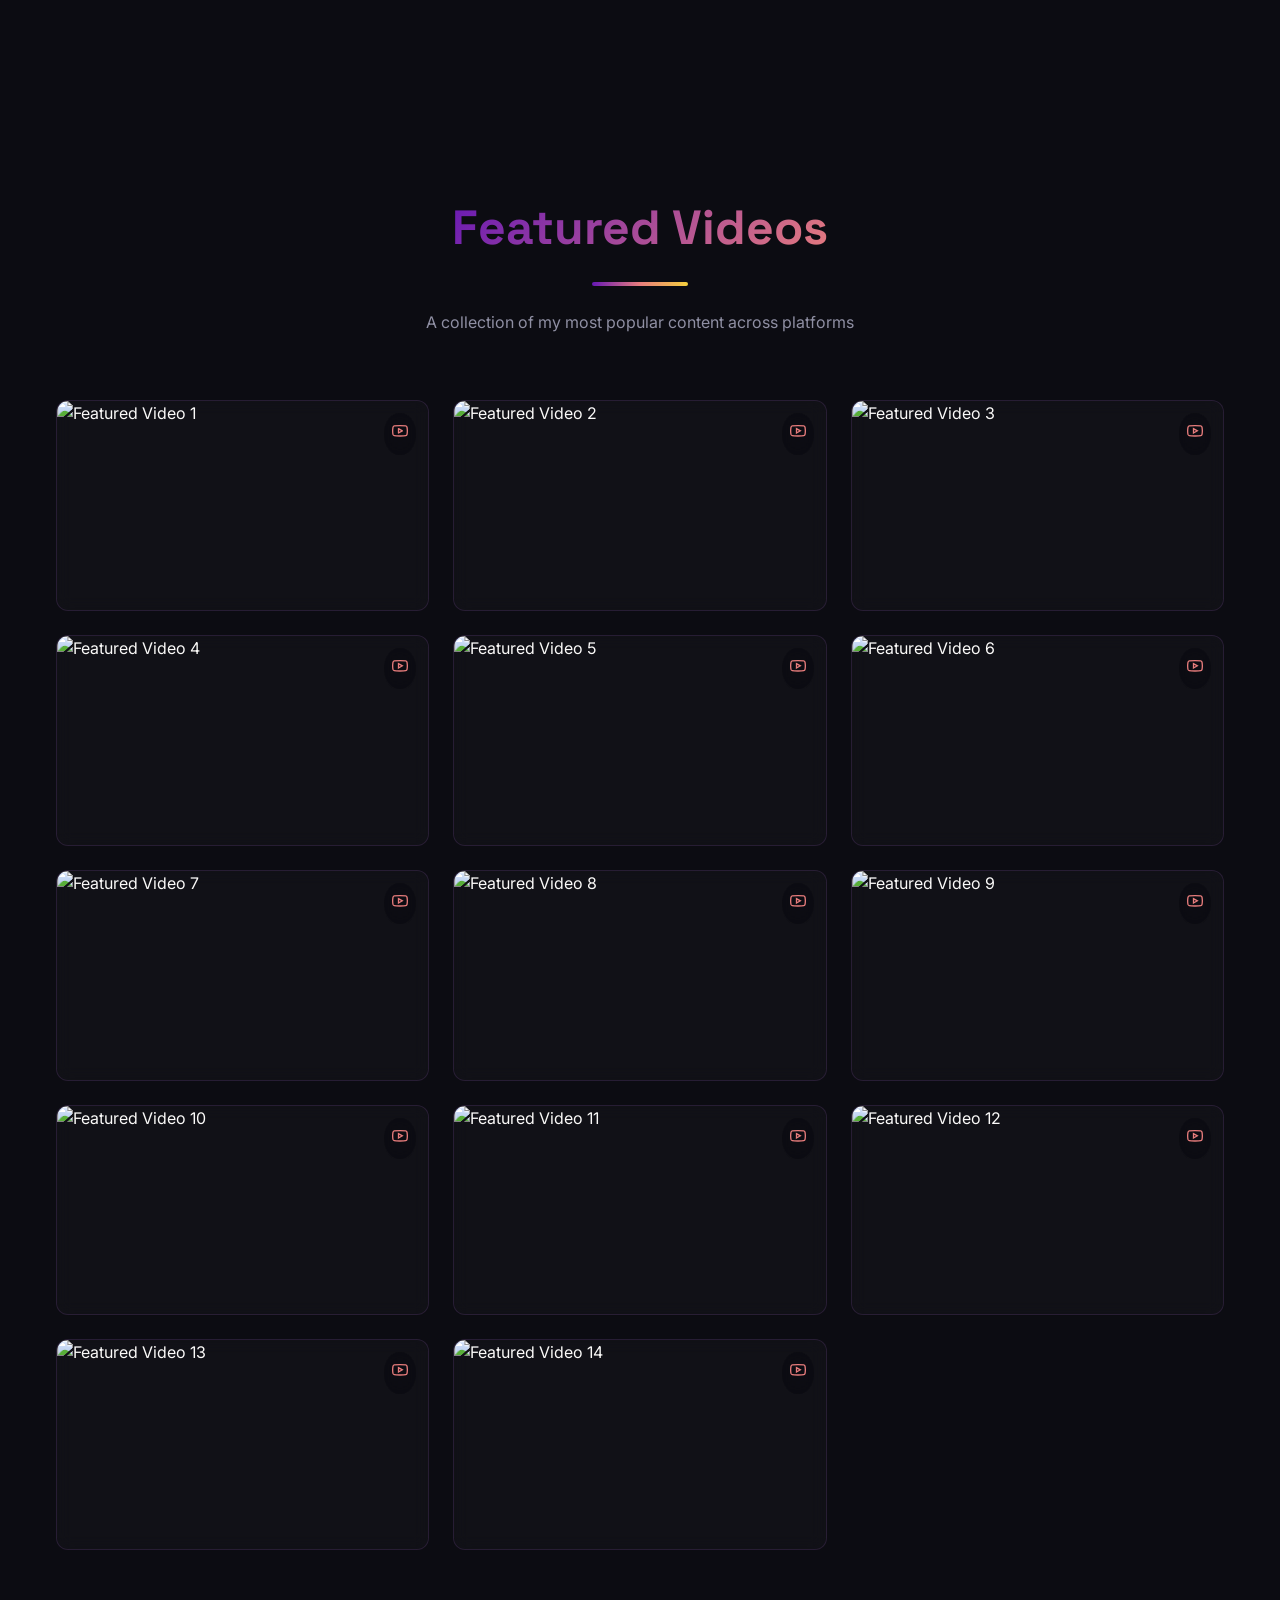
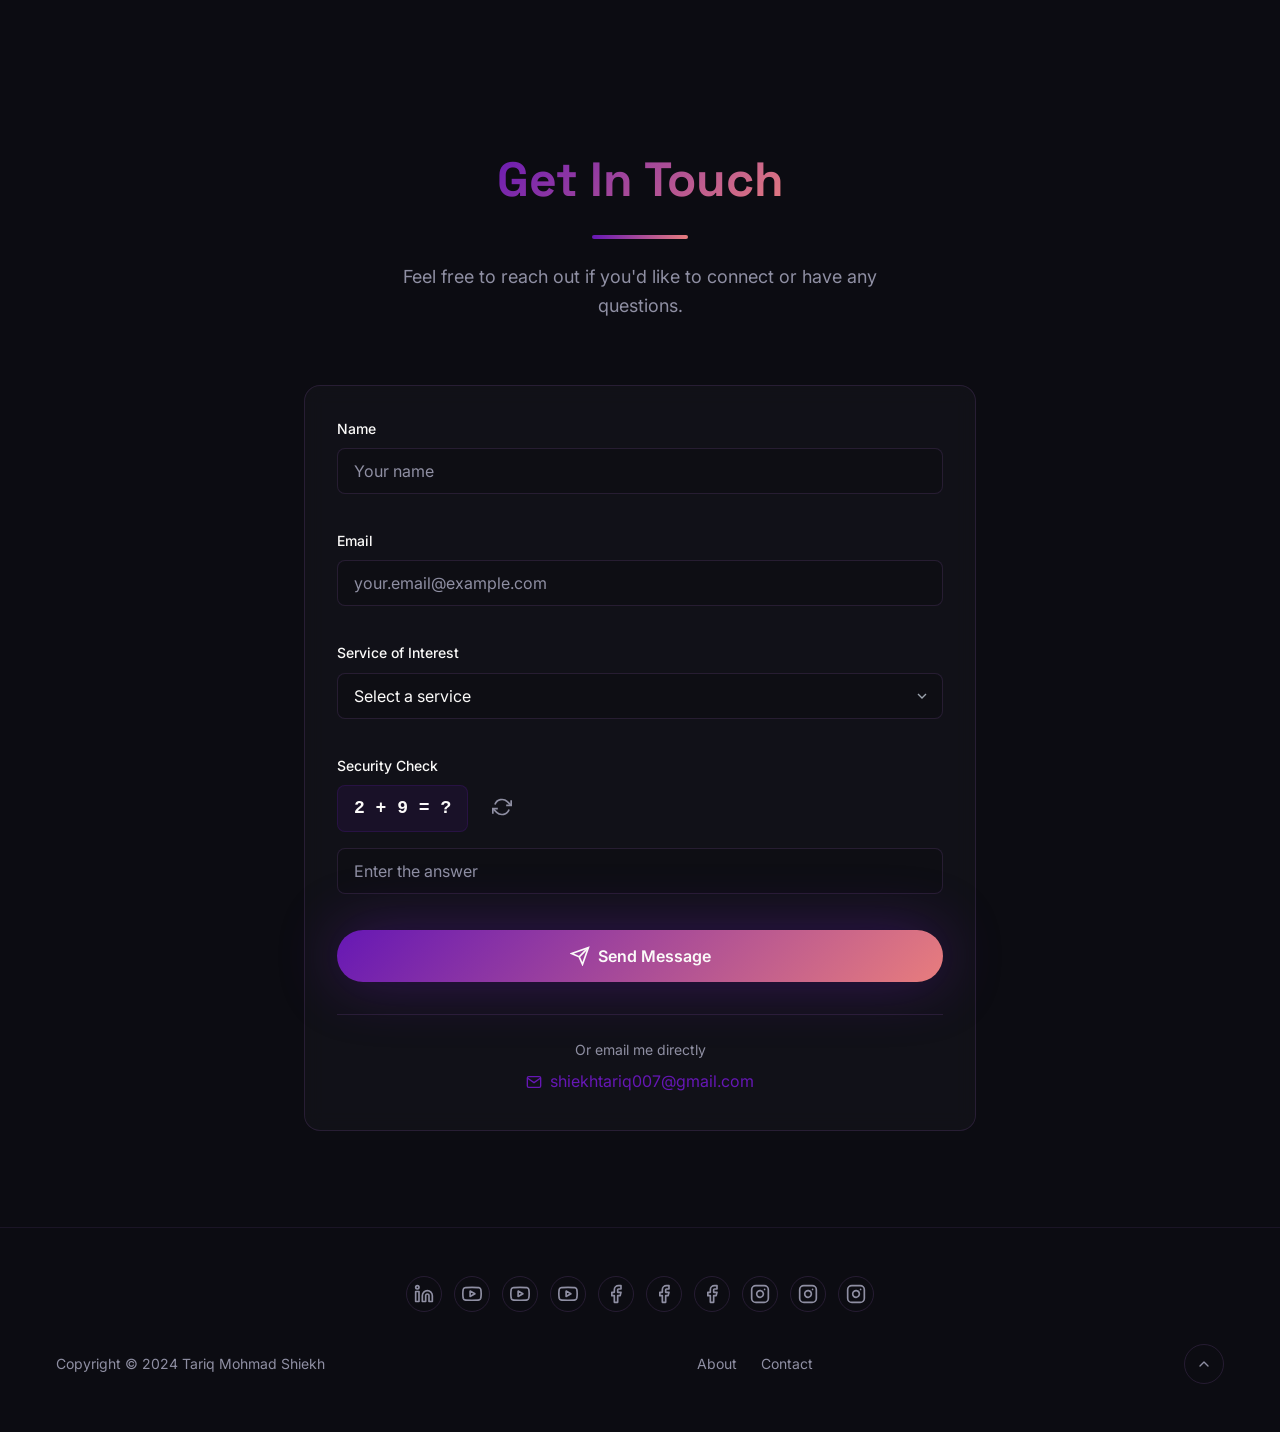
==== commit 436d1cbc: "Update static-site with navigation, honors, and contact form Add a fixed navigation header, an Honor" ====
--- a/static-site/index.html
+++ b/static-site/index.html
@@ -47,6 +47,47 @@
   </style>
 </head>
 <body>
+  <!-- ========================================
+       NAVIGATION HEADER
+  ======================================== -->
+  <nav class="nav-header" id="mainNav">
+    <div class="nav-container">
+      <button class="nav-logo" id="navLogo" aria-label="Go to top">TMS</button>
+      
+      <!-- Desktop Navigation -->
+      <div class="nav-links" id="navLinks">
+        <a href="#about" class="nav-link">About</a>
+        <a href="#experience" class="nav-link">Experience</a>
+        <a href="#honors" class="nav-link">Honors</a>
+        <a href="#projects" class="nav-link">Projects</a>
+        <a href="#videos" class="nav-link">Videos</a>
+        <a href="#contact" class="nav-link">Contact</a>
+      </div>
+      
+      <!-- Mobile Menu Toggle -->
+      <button class="nav-toggle" id="navToggle" aria-label="Toggle navigation menu">
+        <svg class="nav-toggle-icon menu-icon" viewBox="0 0 24 24" fill="none" stroke="currentColor" stroke-width="2">
+          <line x1="3" y1="12" x2="21" y2="12"></line>
+          <line x1="3" y1="6" x2="21" y2="6"></line>
+          <line x1="3" y1="18" x2="21" y2="18"></line>
+        </svg>
+        <svg class="nav-toggle-icon close-icon" viewBox="0 0 24 24" fill="none" stroke="currentColor" stroke-width="2" style="display: none;">
+          <line x1="18" y1="6" x2="6" y2="18"></line>
+          <line x1="6" y1="6" x2="18" y2="18"></line>
+        </svg>
+      </button>
+    </div>
+    
+    <!-- Mobile Menu -->
+    <div class="nav-mobile-menu" id="mobileMenu">
+      <a href="#about" class="nav-mobile-link">About</a>
+      <a href="#experience" class="nav-mobile-link">Experience</a>
+      <a href="#honors" class="nav-mobile-link">Honors</a>
+      <a href="#projects" class="nav-mobile-link">Projects</a>
+      <a href="#videos" class="nav-mobile-link">Videos</a>
+      <a href="#contact" class="nav-mobile-link">Contact</a>
+    </div>
+  </nav>
   <main>
     <!-- ========================================
          HERO SECTION
@@ -459,7 +500,218 @@
     </section>
 
     <!-- ========================================
-         MY RECENT PROJECTS SECTION
+         HONORS & AWARDS SECTION
+    ======================================== -->
+    <section id="honors" class="section honors-section" aria-label="Honors and awards section">
+      <div class="container">
+        <!-- Section Header -->
+        <header class="section-header">
+          <h2 class="section-title gradient-text">Honors & Awards</h2>
+          <div class="section-divider"></div>
+        </header>
+
+        <!-- Stats Summary -->
+        <div class="honors-stats">
+          <div class="honors-stat">
+            <div class="honors-stat-value amber">5</div>
+            <div class="honors-stat-label">Valuable Staff Awards</div>
+          </div>
+          <div class="honors-stat">
+            <div class="honors-stat-value emerald">2</div>
+            <div class="honors-stat-label">Promising Staff Awards</div>
+          </div>
+          <div class="honors-stat">
+            <div class="honors-stat-value yellow">2</div>
+            <div class="honors-stat-label">Special Recognition</div>
+          </div>
+          <div class="honors-stat">
+            <div class="honors-stat-value primary">16</div>
+            <div class="honors-stat-label">Certificates</div>
+          </div>
+        </div>
+
+        <!-- Awards Grid -->
+        <div class="honors-grid">
+          <article class="award-card">
+            <svg class="award-icon amber" viewBox="0 0 24 24" fill="none" stroke="currentColor" stroke-width="2"><circle cx="12" cy="8" r="6"></circle><path d="M15.477 12.89 17 22l-5-3-5 3 1.523-9.11"></path></svg>
+            <div class="award-content">
+              <h3 class="award-title">Valuable Staff Award</h3>
+              <p class="award-meta">Educational Technology Centre · Jun 2018</p>
+            </div>
+          </article>
+          <article class="award-card">
+            <svg class="award-icon primary" viewBox="0 0 24 24" fill="none" stroke="currentColor" stroke-width="2"><polygon points="12 2 15.09 8.26 22 9.27 17 14.14 18.18 21.02 12 17.77 5.82 21.02 7 14.14 2 9.27 8.91 8.26 12 2"></polygon></svg>
+            <div class="award-content">
+              <h3 class="award-title">Certificate of Appreciation</h3>
+              <p class="award-meta">Ibra College of Technology · Apr 2018</p>
+            </div>
+          </article>
+          <article class="award-card">
+            <svg class="award-icon primary" viewBox="0 0 24 24" fill="none" stroke="currentColor" stroke-width="2"><polygon points="12 2 15.09 8.26 22 9.27 17 14.14 18.18 21.02 12 17.77 5.82 21.02 7 14.14 2 9.27 8.91 8.26 12 2"></polygon></svg>
+            <div class="award-content">
+              <h3 class="award-title">Certificate of Appreciation</h3>
+              <p class="award-meta">Ibra College of Technology · Mar 2018</p>
+            </div>
+          </article>
+          <article class="award-card">
+            <svg class="award-icon primary" viewBox="0 0 24 24" fill="none" stroke="currentColor" stroke-width="2"><polygon points="12 2 15.09 8.26 22 9.27 17 14.14 18.18 21.02 12 17.77 5.82 21.02 7 14.14 2 9.27 8.91 8.26 12 2"></polygon></svg>
+            <div class="award-content">
+              <h3 class="award-title">Certificate of Appreciation</h3>
+              <p class="award-meta">Ibra Toastmasters Club · Jan 2018</p>
+            </div>
+          </article>
+          <article class="award-card">
+            <svg class="award-icon amber" viewBox="0 0 24 24" fill="none" stroke="currentColor" stroke-width="2"><circle cx="12" cy="8" r="6"></circle><path d="M15.477 12.89 17 22l-5-3-5 3 1.523-9.11"></path></svg>
+            <div class="award-content">
+              <h3 class="award-title">Valuable Staff Award</h3>
+              <p class="award-meta">Educational Technology Centre · Jun 2017</p>
+            </div>
+          </article>
+          <article class="award-card">
+            <svg class="award-icon primary" viewBox="0 0 24 24" fill="none" stroke="currentColor" stroke-width="2"><polygon points="12 2 15.09 8.26 22 9.27 17 14.14 18.18 21.02 12 17.77 5.82 21.02 7 14.14 2 9.27 8.91 8.26 12 2"></polygon></svg>
+            <div class="award-content">
+              <h3 class="award-title">Certificate of Appreciation</h3>
+              <p class="award-meta">Department of IT · Mar 2017</p>
+            </div>
+          </article>
+          <article class="award-card">
+            <svg class="award-icon primary" viewBox="0 0 24 24" fill="none" stroke="currentColor" stroke-width="2"><polygon points="12 2 15.09 8.26 22 9.27 17 14.14 18.18 21.02 12 17.77 5.82 21.02 7 14.14 2 9.27 8.91 8.26 12 2"></polygon></svg>
+            <div class="award-content">
+              <h3 class="award-title">Certificate of Appreciation</h3>
+              <p class="award-meta">Ibra College of Technology · Nov 2016</p>
+            </div>
+          </article>
+          <article class="award-card">
+            <svg class="award-icon amber" viewBox="0 0 24 24" fill="none" stroke="currentColor" stroke-width="2"><circle cx="12" cy="8" r="6"></circle><path d="M15.477 12.89 17 22l-5-3-5 3 1.523-9.11"></path></svg>
+            <div class="award-content">
+              <h3 class="award-title">Valuable Staff Award</h3>
+              <p class="award-meta">Educational Technology Centre · Jun 2016</p>
+            </div>
+          </article>
+          <article class="award-card">
+            <svg class="award-icon yellow" viewBox="0 0 24 24" fill="none" stroke="currentColor" stroke-width="2"><path d="M6 9H4.5a2.5 2.5 0 0 1 0-5H6"></path><path d="M18 9h1.5a2.5 2.5 0 0 0 0-5H18"></path><path d="M4 22h16"></path><path d="M10 14.66V17c0 .55-.47.98-.97 1.21C7.85 18.75 7 20.24 7 22"></path><path d="M14 14.66V17c0 .55.47.98.97 1.21C16.15 18.75 17 20.24 17 22"></path><path d="M18 2H6v7a6 6 0 0 0 12 0V2Z"></path></svg>
+            <div class="award-content">
+              <h3 class="award-title">Best Personality Award (HOTSTAR)</h3>
+              <p class="award-meta">Educational Technology Centre · Jun 2015</p>
+            </div>
+          </article>
+          <article class="award-card">
+            <svg class="award-icon amber" viewBox="0 0 24 24" fill="none" stroke="currentColor" stroke-width="2"><circle cx="12" cy="8" r="6"></circle><path d="M15.477 12.89 17 22l-5-3-5 3 1.523-9.11"></path></svg>
+            <div class="award-content">
+              <h3 class="award-title">Valuable Staff Award</h3>
+              <p class="award-meta">Educational Technology Centre · Jun 2015</p>
+            </div>
+          </article>
+          <article class="award-card">
+            <svg class="award-icon primary" viewBox="0 0 24 24" fill="none" stroke="currentColor" stroke-width="2"><polygon points="12 2 15.09 8.26 22 9.27 17 14.14 18.18 21.02 12 17.77 5.82 21.02 7 14.14 2 9.27 8.91 8.26 12 2"></polygon></svg>
+            <div class="award-content">
+              <h3 class="award-title">Certificate of Appreciation</h3>
+              <p class="award-meta">Ibra College of Technology · Jan 2015</p>
+            </div>
+          </article>
+          <article class="award-card">
+            <svg class="award-icon primary" viewBox="0 0 24 24" fill="none" stroke="currentColor" stroke-width="2"><polygon points="12 2 15.09 8.26 22 9.27 17 14.14 18.18 21.02 12 17.77 5.82 21.02 7 14.14 2 9.27 8.91 8.26 12 2"></polygon></svg>
+            <div class="award-content">
+              <h3 class="award-title">Certificate of Appreciation</h3>
+              <p class="award-meta">Ibra College of Technology · Dec 2014</p>
+            </div>
+          </article>
+          <article class="award-card">
+            <svg class="award-icon amber" viewBox="0 0 24 24" fill="none" stroke="currentColor" stroke-width="2"><circle cx="12" cy="8" r="6"></circle><path d="M15.477 12.89 17 22l-5-3-5 3 1.523-9.11"></path></svg>
+            <div class="award-content">
+              <h3 class="award-title">Valuable Staff Award</h3>
+              <p class="award-meta">Educational Technology Centre · Jun 2014</p>
+            </div>
+          </article>
+          <article class="award-card">
+            <svg class="award-icon emerald" viewBox="0 0 24 24" fill="none" stroke="currentColor" stroke-width="2"><circle cx="12" cy="8" r="6"></circle><path d="M15.477 12.89 17 22l-5-3-5 3 1.523-9.11"></path></svg>
+            <div class="award-content">
+              <h3 class="award-title">Promising Staff Award</h3>
+              <p class="award-meta">Educational Technology Centre · Jul 2013</p>
+            </div>
+          </article>
+          <article class="award-card">
+            <svg class="award-icon emerald" viewBox="0 0 24 24" fill="none" stroke="currentColor" stroke-width="2"><circle cx="12" cy="8" r="6"></circle><path d="M15.477 12.89 17 22l-5-3-5 3 1.523-9.11"></path></svg>
+            <div class="award-content">
+              <h3 class="award-title">Promising Staff Award</h3>
+              <p class="award-meta">Educational Technology Centre · Jun 2012</p>
+            </div>
+          </article>
+          <article class="award-card">
+            <svg class="award-icon primary" viewBox="0 0 24 24" fill="none" stroke="currentColor" stroke-width="2"><polygon points="12 2 15.09 8.26 22 9.27 17 14.14 18.18 21.02 12 17.77 5.82 21.02 7 14.14 2 9.27 8.91 8.26 12 2"></polygon></svg>
+            <div class="award-content">
+              <h3 class="award-title">Certificate of Appreciation</h3>
+              <p class="award-meta">Ibra College of Technology · Mar 2012</p>
+            </div>
+          </article>
+          <article class="award-card">
+            <svg class="award-icon primary" viewBox="0 0 24 24" fill="none" stroke="currentColor" stroke-width="2"><polygon points="12 2 15.09 8.26 22 9.27 17 14.14 18.18 21.02 12 17.77 5.82 21.02 7 14.14 2 9.27 8.91 8.26 12 2"></polygon></svg>
+            <div class="award-content">
+              <h3 class="award-title">Certificate of Appreciation</h3>
+              <p class="award-meta">Dept of Business Studies · Jul 2011</p>
+            </div>
+          </article>
+          <article class="award-card">
+            <svg class="award-icon primary" viewBox="0 0 24 24" fill="none" stroke="currentColor" stroke-width="2"><polygon points="12 2 15.09 8.26 22 9.27 17 14.14 18.18 21.02 12 17.77 5.82 21.02 7 14.14 2 9.27 8.91 8.26 12 2"></polygon></svg>
+            <div class="award-content">
+              <h3 class="award-title">Certificate of Appreciation</h3>
+              <p class="award-meta">Ibra College of Technology · Jul 2010</p>
+            </div>
+          </article>
+          <article class="award-card">
+            <svg class="award-icon primary" viewBox="0 0 24 24" fill="none" stroke="currentColor" stroke-width="2"><polygon points="12 2 15.09 8.26 22 9.27 17 14.14 18.18 21.02 12 17.77 5.82 21.02 7 14.14 2 9.27 8.91 8.26 12 2"></polygon></svg>
+            <div class="award-content">
+              <h3 class="award-title">Certificate of Appreciation</h3>
+              <p class="award-meta">Dept of Business Studies · Dec 2009</p>
+            </div>
+          </article>
+          <article class="award-card">
+            <svg class="award-icon primary" viewBox="0 0 24 24" fill="none" stroke="currentColor" stroke-width="2"><polygon points="12 2 15.09 8.26 22 9.27 17 14.14 18.18 21.02 12 17.77 5.82 21.02 7 14.14 2 9.27 8.91 8.26 12 2"></polygon></svg>
+            <div class="award-content">
+              <h3 class="award-title">Certificate of Appreciation</h3>
+              <p class="award-meta">Ibra College of Technology · Jul 2009</p>
+            </div>
+          </article>
+          <article class="award-card">
+            <svg class="award-icon primary" viewBox="0 0 24 24" fill="none" stroke="currentColor" stroke-width="2"><polygon points="12 2 15.09 8.26 22 9.27 17 14.14 18.18 21.02 12 17.77 5.82 21.02 7 14.14 2 9.27 8.91 8.26 12 2"></polygon></svg>
+            <div class="award-content">
+              <h3 class="award-title">Certificate of Appreciation</h3>
+              <p class="award-meta">Ibra College of Technology · Mar 2009</p>
+            </div>
+          </article>
+          <article class="award-card">
+            <svg class="award-icon primary" viewBox="0 0 24 24" fill="none" stroke="currentColor" stroke-width="2"><polygon points="12 2 15.09 8.26 22 9.27 17 14.14 18.18 21.02 12 17.77 5.82 21.02 7 14.14 2 9.27 8.91 8.26 12 2"></polygon></svg>
+            <div class="award-content">
+              <h3 class="award-title">Certificate of Appreciation</h3>
+              <p class="award-meta">Ibra College of Technology · Feb 2009</p>
+            </div>
+          </article>
+          <article class="award-card">
+            <svg class="award-icon primary" viewBox="0 0 24 24" fill="none" stroke="currentColor" stroke-width="2"><polygon points="12 2 15.09 8.26 22 9.27 17 14.14 18.18 21.02 12 17.77 5.82 21.02 7 14.14 2 9.27 8.91 8.26 12 2"></polygon></svg>
+            <div class="award-content">
+              <h3 class="award-title">Certificate of Appreciation</h3>
+              <p class="award-meta">Ibra College of Technology · Feb 2009</p>
+            </div>
+          </article>
+          <article class="award-card">
+            <svg class="award-icon yellow" viewBox="0 0 24 24" fill="none" stroke="currentColor" stroke-width="2"><path d="M6 9H4.5a2.5 2.5 0 0 1 0-5H6"></path><path d="M18 9h1.5a2.5 2.5 0 0 0 0-5H18"></path><path d="M4 22h16"></path><path d="M10 14.66V17c0 .55-.47.98-.97 1.21C7.85 18.75 7 20.24 7 22"></path><path d="M14 14.66V17c0 .55.47.98.97 1.21C16.15 18.75 17 20.24 17 22"></path><path d="M18 2H6v7a6 6 0 0 0 12 0V2Z"></path></svg>
+            <div class="award-content">
+              <h3 class="award-title">Staff of the Month</h3>
+              <p class="award-meta">Ministry of Manpower · Sep 2008</p>
+            </div>
+          </article>
+          <article class="award-card">
+            <svg class="award-icon primary" viewBox="0 0 24 24" fill="none" stroke="currentColor" stroke-width="2"><polygon points="12 2 15.09 8.26 22 9.27 17 14.14 18.18 21.02 12 17.77 5.82 21.02 7 14.14 2 9.27 8.91 8.26 12 2"></polygon></svg>
+            <div class="award-content">
+              <h3 class="award-title">Letter of Appreciation</h3>
+              <p class="award-meta">Aeroman Aviation · Jan 2008</p>
+            </div>
+          </article>
+        </div>
+      </div>
+    </section>
+
+    <!-- ========================================
     ======================================== -->
     <section id="projects" class="section projects-section" aria-label="Projects section">
       <div class="container">
@@ -956,25 +1208,89 @@
          CONTACT SECTION
     ======================================== -->
     <section id="contact" class="section" aria-label="Contact section">
-      <div class="contact-content">
+      <div class="contact-form-wrapper">
         <!-- Section Header -->
         <header class="section-header">
           <h2 class="section-title gradient-text">Get In Touch</h2>
           <div class="section-divider"></div>
+          <p class="contact-desc" style="margin-top: 1.5rem; color: var(--muted-foreground); font-size: 1.125rem;">
+            Feel free to reach out if you'd like to connect or have any questions.
+          </p>
         </header>
 
-        <p class="contact-desc">
-          Feel free to reach out if you'd like to connect or have any questions.
-        </p>
-
-        <!-- Email Button -->
-        <a href="mailto:shiekhtariq007@gmail.com" class="contact-btn glow-effect">
-          <svg viewBox="0 0 24 24" fill="none" stroke="currentColor" stroke-width="2" stroke-linecap="round" stroke-linejoin="round">
-            <path d="M4 4h16c1.1 0 2 .9 2 2v12c0 1.1-.9 2-2 2H4c-1.1 0-2-.9-2-2V6c0-1.1.9-2 2-2z"></path>
-            <polyline points="22,6 12,13 2,6"></polyline>
-          </svg>
-          <span>shiekhtariq007@gmail.com</span>
-        </a>
+        <!-- Contact Form Card -->
+        <div class="contact-form-card">
+          <form id="contactForm" class="contact-form">
+            <!-- Name Field -->
+            <div class="form-group">
+              <label for="name" class="form-label">Name</label>
+              <input type="text" id="name" name="name" class="form-input" placeholder="Your name" required minlength="2" maxlength="100">
+              <span class="form-error" id="nameError"></span>
+            </div>
+
+            <!-- Email Field -->
+            <div class="form-group">
+              <label for="email" class="form-label">Email</label>
+              <input type="email" id="email" name="email" class="form-input" placeholder="your.email@example.com" required maxlength="255">
+              <span class="form-error" id="emailError"></span>
+            </div>
+
+            <!-- Service Dropdown -->
+            <div class="form-group">
+              <label for="service" class="form-label">Service of Interest</label>
+              <select id="service" name="service" class="form-select" required>
+                <option value="">Select a service</option>
+                <option value="Graphic Designing">Graphic Designing</option>
+                <option value="Video Editing">Video Editing</option>
+                <option value="Ad Creation">Ad Creation</option>
+                <option value="App Development">App Development</option>
+                <option value="Web Development">Web Development</option>
+                <option value="Digital Marketing">Digital Marketing</option>
+              </select>
+              <span class="form-error" id="serviceError"></span>
+            </div>
+
+            <!-- Captcha -->
+            <div class="form-group">
+              <label class="form-label">Security Check</label>
+              <div class="captcha-wrapper">
+                <div class="captcha-question">
+                  <span class="captcha-text" id="captchaQuestion">5 + 3 = ?</span>
+                </div>
+                <button type="button" id="refreshCaptcha" class="captcha-refresh" aria-label="Refresh captcha">
+                  <svg viewBox="0 0 24 24" fill="none" stroke="currentColor" stroke-width="2">
+                    <polyline points="23 4 23 10 17 10"></polyline>
+                    <polyline points="1 20 1 14 7 14"></polyline>
+                    <path d="M3.51 9a9 9 0 0 1 14.85-3.36L23 10M1 14l4.64 4.36A9 9 0 0 0 20.49 15"></path>
+                  </svg>
+                </button>
+              </div>
+              <input type="number" id="captcha" name="captcha" class="form-input" placeholder="Enter the answer" required>
+              <span class="form-error" id="captchaError"></span>
+            </div>
+
+            <!-- Submit Button -->
+            <button type="submit" id="submitBtn" class="form-submit-btn">
+              <svg viewBox="0 0 24 24" fill="none" stroke="currentColor" stroke-width="2">
+                <line x1="22" y1="2" x2="11" y2="13"></line>
+                <polygon points="22 2 15 22 11 13 2 9 22 2"></polygon>
+              </svg>
+              <span id="submitText">Send Message</span>
+            </button>
+          </form>
+
+          <!-- Direct Email -->
+          <div class="contact-direct">
+            <p class="contact-direct-label">Or email me directly</p>
+            <a href="mailto:shiekhtariq007@gmail.com" class="contact-direct-email">
+              <svg viewBox="0 0 24 24" fill="none" stroke="currentColor" stroke-width="2">
+                <path d="M4 4h16c1.1 0 2 .9 2 2v12c0 1.1-.9 2-2 2H4c-1.1 0-2-.9-2-2V6c0-1.1.9-2 2-2z"></path>
+                <polyline points="22,6 12,13 2,6"></polyline>
+              </svg>
+              shiekhtariq007@gmail.com
+            </a>
+          </div>
+        </div>
       </div>
     </section>
   </main>
--- a/static-site/css/styles.css
+++ b/static-site/css/styles.css
@@ -184,6 +184,113 @@
 .animation-delay-800 { animation-delay: 800ms; }
 
 /* ----------------------------------------
+   NAVIGATION HEADER
+---------------------------------------- */
+.nav-header {
+  position: fixed;
+  top: 0;
+  left: 0;
+  right: 0;
+  z-index: 1000;
+  padding: 0 1rem;
+  transition: all 0.3s;
+}
+
+.nav-header.scrolled {
+  background: hsla(240, 15%, 10%, 0.95);
+  border-bottom: 1px solid hsla(270, 30%, 25%, 0.5);
+  backdrop-filter: blur(10px);
+}
+
+.nav-container {
+  max-width: 1200px;
+  margin: 0 auto;
+  display: flex;
+  align-items: center;
+  justify-content: space-between;
+  height: 64px;
+}
+
+.nav-logo {
+  font-family: var(--font-display);
+  font-size: 1.5rem;
+  font-weight: 700;
+  background: linear-gradient(135deg, var(--violet) 0%, var(--coral) 100%);
+  -webkit-background-clip: text;
+  -webkit-text-fill-color: transparent;
+  background-clip: text;
+  cursor: pointer;
+  padding: 0.5rem;
+  transition: opacity 0.3s;
+}
+
+.nav-logo:hover {
+  opacity: 0.8;
+}
+
+.nav-links {
+  display: none;
+  gap: 2rem;
+}
+
+@media (min-width: 768px) {
+  .nav-links {
+    display: flex;
+  }
+}
+
+.nav-link {
+  font-size: 0.875rem;
+  color: var(--muted-foreground);
+  transition: color 0.3s;
+  padding: 0.5rem;
+}
+
+.nav-link:hover {
+  color: var(--foreground);
+}
+
+.nav-toggle {
+  display: flex;
+  padding: 0.5rem;
+  color: var(--foreground);
+}
+
+@media (min-width: 768px) {
+  .nav-toggle {
+    display: none;
+  }
+}
+
+.nav-toggle-icon {
+  width: 1.5rem;
+  height: 1.5rem;
+}
+
+.nav-mobile-menu {
+  display: none;
+  flex-direction: column;
+  padding: 1rem;
+  background: hsla(240, 15%, 10%, 0.98);
+  border-top: 1px solid hsla(270, 30%, 25%, 0.5);
+}
+
+.nav-mobile-menu.open {
+  display: flex;
+}
+
+.nav-mobile-link {
+  padding: 0.75rem 1rem;
+  color: var(--muted-foreground);
+  font-size: 1rem;
+  transition: color 0.3s;
+}
+
+.nav-mobile-link:hover {
+  color: var(--foreground);
+}
+
+/* ----------------------------------------
    Layout
 ---------------------------------------- */
 .container {
@@ -1161,6 +1268,302 @@
 }
 
 /* ----------------------------------------
+   HONORS & AWARDS SECTION
+---------------------------------------- */
+.honors-section {
+  padding: 6rem 1rem;
+}
+
+.honors-stats {
+  display: grid;
+  grid-template-columns: repeat(2, 1fr);
+  gap: 1rem;
+  margin-bottom: 2.5rem;
+}
+
+@media (min-width: 768px) {
+  .honors-stats {
+    grid-template-columns: repeat(4, 1fr);
+  }
+}
+
+.honors-stat {
+  text-align: center;
+  padding: 1rem;
+  border-radius: 0.75rem;
+  background: hsla(240, 15%, 10%, 0.5);
+  border: 1px solid hsla(270, 30%, 25%, 0.5);
+}
+
+.honors-stat-value {
+  font-family: var(--font-display);
+  font-size: 1.75rem;
+  font-weight: 700;
+}
+
+.honors-stat-value.amber { color: #f59e0b; }
+.honors-stat-value.emerald { color: #10b981; }
+.honors-stat-value.yellow { color: #facc15; }
+.honors-stat-value.primary { color: var(--primary); }
+
+.honors-stat-label {
+  font-size: 0.75rem;
+  color: var(--muted-foreground);
+}
+
+.honors-grid {
+  display: grid;
+  grid-template-columns: repeat(1, 1fr);
+  gap: 0.75rem;
+}
+
+@media (min-width: 640px) {
+  .honors-grid {
+    grid-template-columns: repeat(2, 1fr);
+  }
+}
+
+@media (min-width: 1024px) {
+  .honors-grid {
+    grid-template-columns: repeat(3, 1fr);
+  }
+}
+
+@media (min-width: 1280px) {
+  .honors-grid {
+    grid-template-columns: repeat(4, 1fr);
+  }
+}
+
+.award-card {
+  display: flex;
+  align-items: flex-start;
+  gap: 0.5rem;
+  padding: 0.75rem;
+  border-radius: 0.5rem;
+  background: hsla(240, 15%, 10%, 0.4);
+  border: 1px solid hsla(270, 30%, 25%, 0.4);
+  transition: all 0.3s;
+}
+
+.award-card:hover {
+  border-color: hsla(270, 77%, 40%, 0.5);
+  background: hsla(240, 15%, 10%, 0.7);
+}
+
+.award-icon {
+  width: 1rem;
+  height: 1rem;
+  flex-shrink: 0;
+  margin-top: 0.125rem;
+}
+
+.award-icon.amber { color: #f59e0b; }
+.award-icon.emerald { color: #10b981; }
+.award-icon.yellow { color: #facc15; }
+.award-icon.primary { color: var(--primary); }
+
+.award-content {
+  min-width: 0;
+  flex: 1;
+}
+
+.award-title {
+  font-size: 0.75rem;
+  font-weight: 600;
+  color: var(--foreground);
+  line-height: 1.3;
+  overflow: hidden;
+  text-overflow: ellipsis;
+  white-space: nowrap;
+}
+
+.award-meta {
+  font-size: 0.625rem;
+  color: var(--muted-foreground);
+  margin-top: 0.125rem;
+}
+
+/* ----------------------------------------
+   CONTACT FORM SECTION
+---------------------------------------- */
+.contact-form-wrapper {
+  max-width: 42rem;
+  margin: 0 auto;
+}
+
+.contact-form-card {
+  padding: 2rem;
+  background: hsla(240, 15%, 10%, 0.6);
+  border: 1px solid hsla(270, 30%, 25%, 0.5);
+  border-radius: 1rem;
+  backdrop-filter: blur(10px);
+}
+
+.contact-form {
+  display: flex;
+  flex-direction: column;
+  gap: 1.5rem;
+}
+
+.form-group {
+  display: flex;
+  flex-direction: column;
+  gap: 0.5rem;
+}
+
+.form-label {
+  font-size: 0.875rem;
+  font-weight: 500;
+  color: var(--foreground);
+}
+
+.form-input,
+.form-select {
+  padding: 0.75rem 1rem;
+  background: hsla(240, 20%, 6%, 0.5);
+  border: 1px solid hsla(270, 30%, 25%, 0.5);
+  border-radius: 0.5rem;
+  color: var(--foreground);
+  font-family: var(--font-body);
+  font-size: 1rem;
+  transition: border-color 0.3s;
+}
+
+.form-input:focus,
+.form-select:focus {
+  outline: none;
+  border-color: var(--primary);
+}
+
+.form-input::placeholder {
+  color: var(--muted-foreground);
+}
+
+.form-select {
+  cursor: pointer;
+  appearance: none;
+  background-image: url("data:image/svg+xml,%3Csvg xmlns='http://www.w3.org/2000/svg' width='24' height='24' viewBox='0 0 24 24' fill='none' stroke='%239ca3af' stroke-width='2'%3E%3Cpolyline points='6 9 12 15 18 9'%3E%3C/polyline%3E%3C/svg%3E");
+  background-repeat: no-repeat;
+  background-position: right 0.75rem center;
+  background-size: 1rem;
+  padding-right: 2.5rem;
+}
+
+.form-select option {
+  background: var(--background);
+  color: var(--foreground);
+}
+
+.captcha-wrapper {
+  display: flex;
+  align-items: center;
+  gap: 1rem;
+  margin-bottom: 0.5rem;
+}
+
+.captcha-question {
+  display: flex;
+  align-items: center;
+  gap: 0.5rem;
+  padding: 0.5rem 1rem;
+  background: hsla(270, 77%, 40%, 0.1);
+  border: 1px solid hsla(270, 77%, 40%, 0.2);
+  border-radius: 0.5rem;
+}
+
+.captcha-text {
+  font-family: monospace;
+  font-size: 1.125rem;
+  font-weight: 600;
+  color: var(--foreground);
+}
+
+.captcha-refresh {
+  padding: 0.5rem;
+  border-radius: 0.5rem;
+  color: var(--muted-foreground);
+  transition: background-color 0.3s;
+}
+
+.captcha-refresh:hover {
+  background: var(--muted);
+}
+
+.captcha-refresh svg {
+  width: 1.25rem;
+  height: 1.25rem;
+}
+
+.form-error {
+  font-size: 0.75rem;
+  color: hsl(0, 70%, 60%);
+  margin-top: 0.25rem;
+}
+
+.form-submit-btn {
+  display: flex;
+  align-items: center;
+  justify-content: center;
+  gap: 0.5rem;
+  width: 100%;
+  padding: 1rem 2rem;
+  background: linear-gradient(135deg, var(--violet) 0%, var(--coral) 100%);
+  border-radius: 9999px;
+  color: var(--foreground);
+  font-family: var(--font-body);
+  font-size: 1rem;
+  font-weight: 600;
+  transition: all 0.3s;
+  box-shadow: 0 0 60px hsla(270, 77%, 40%, 0.4);
+}
+
+.form-submit-btn:hover:not(:disabled) {
+  transform: scale(1.02);
+}
+
+.form-submit-btn:disabled {
+  opacity: 0.6;
+  cursor: not-allowed;
+}
+
+.form-submit-btn svg {
+  width: 1.25rem;
+  height: 1.25rem;
+}
+
+.contact-direct {
+  margin-top: 2rem;
+  padding-top: 1.5rem;
+  border-top: 1px solid hsla(270, 30%, 25%, 0.5);
+  text-align: center;
+}
+
+.contact-direct-label {
+  font-size: 0.875rem;
+  color: var(--muted-foreground);
+  margin-bottom: 0.5rem;
+}
+
+.contact-direct-email {
+  display: inline-flex;
+  align-items: center;
+  gap: 0.5rem;
+  color: var(--primary);
+  transition: opacity 0.3s;
+}
+
+.contact-direct-email:hover {
+  opacity: 0.8;
+  text-decoration: underline;
+}
+
+.contact-direct-email svg {
+  width: 1rem;
+  height: 1rem;
+}
+
+/* ----------------------------------------
    RESPONSIVE ADJUSTMENTS
 ---------------------------------------- */
 @media (max-width: 640px) {
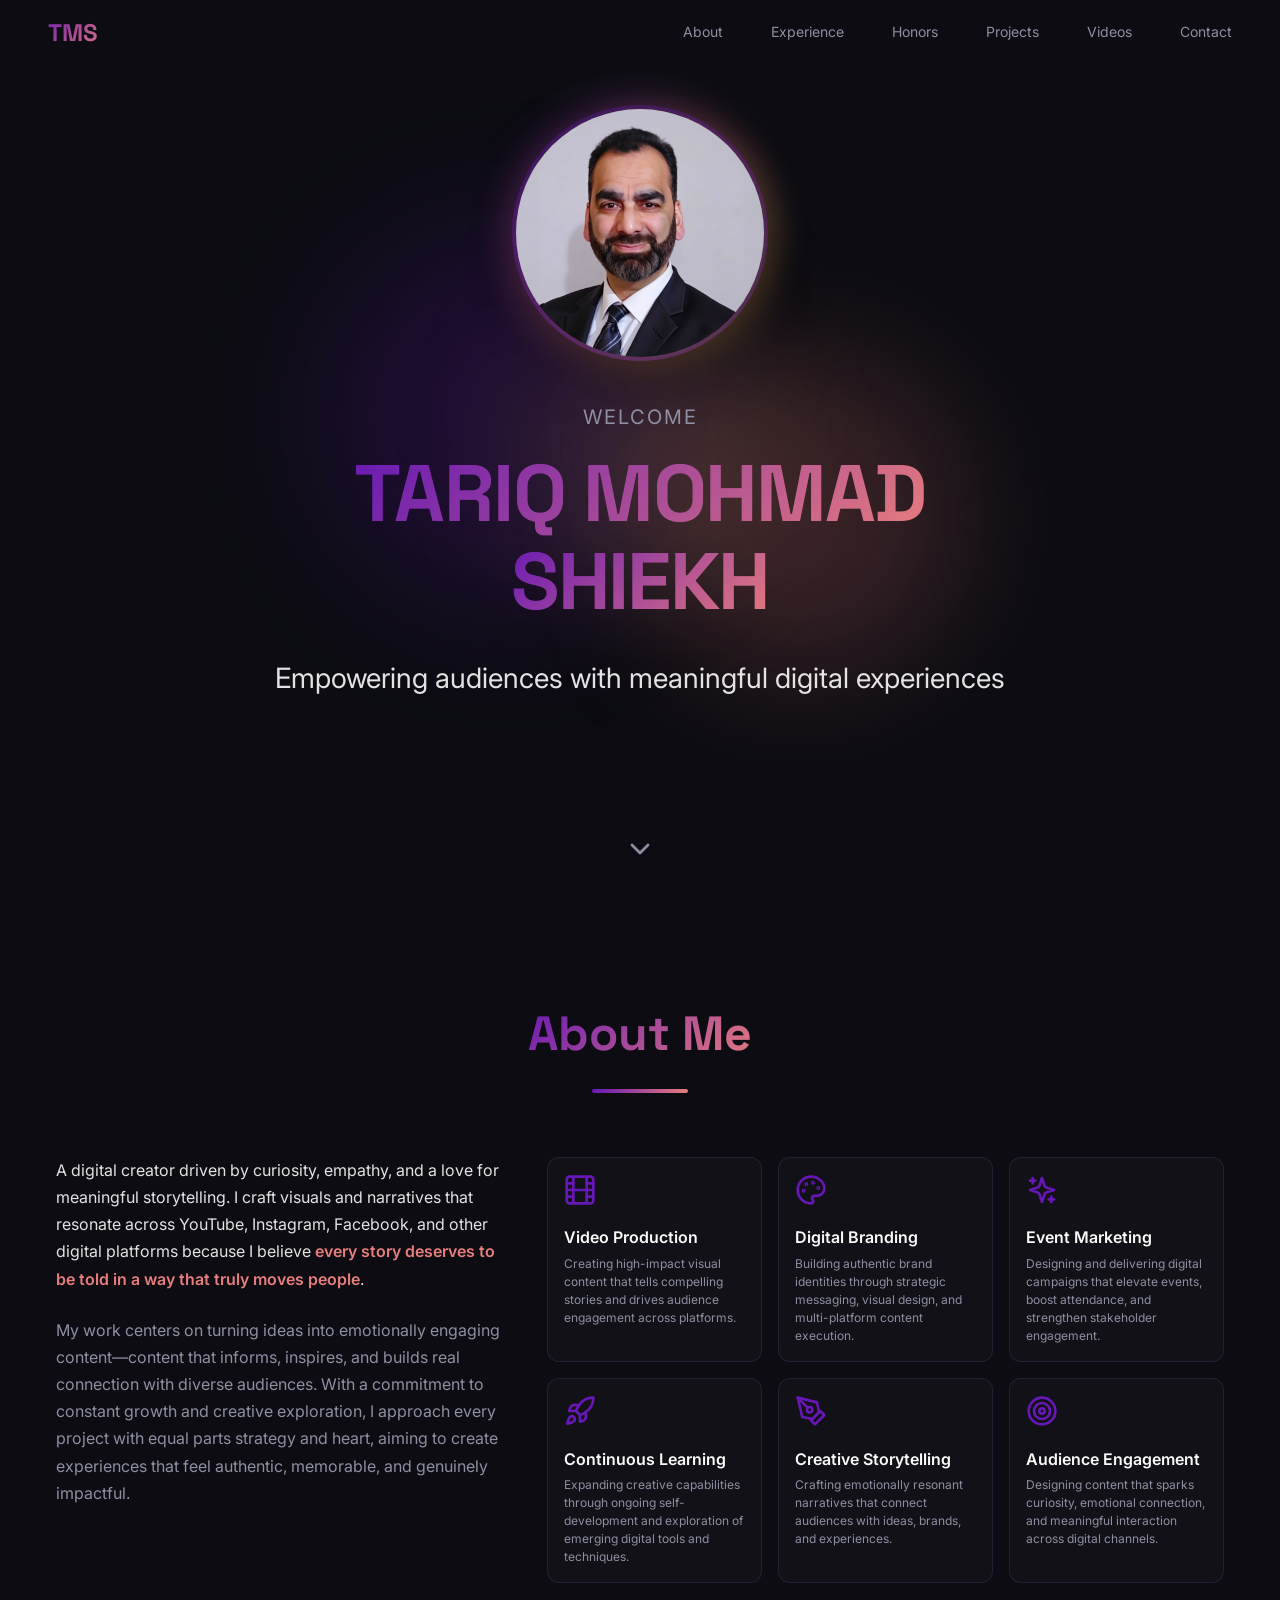
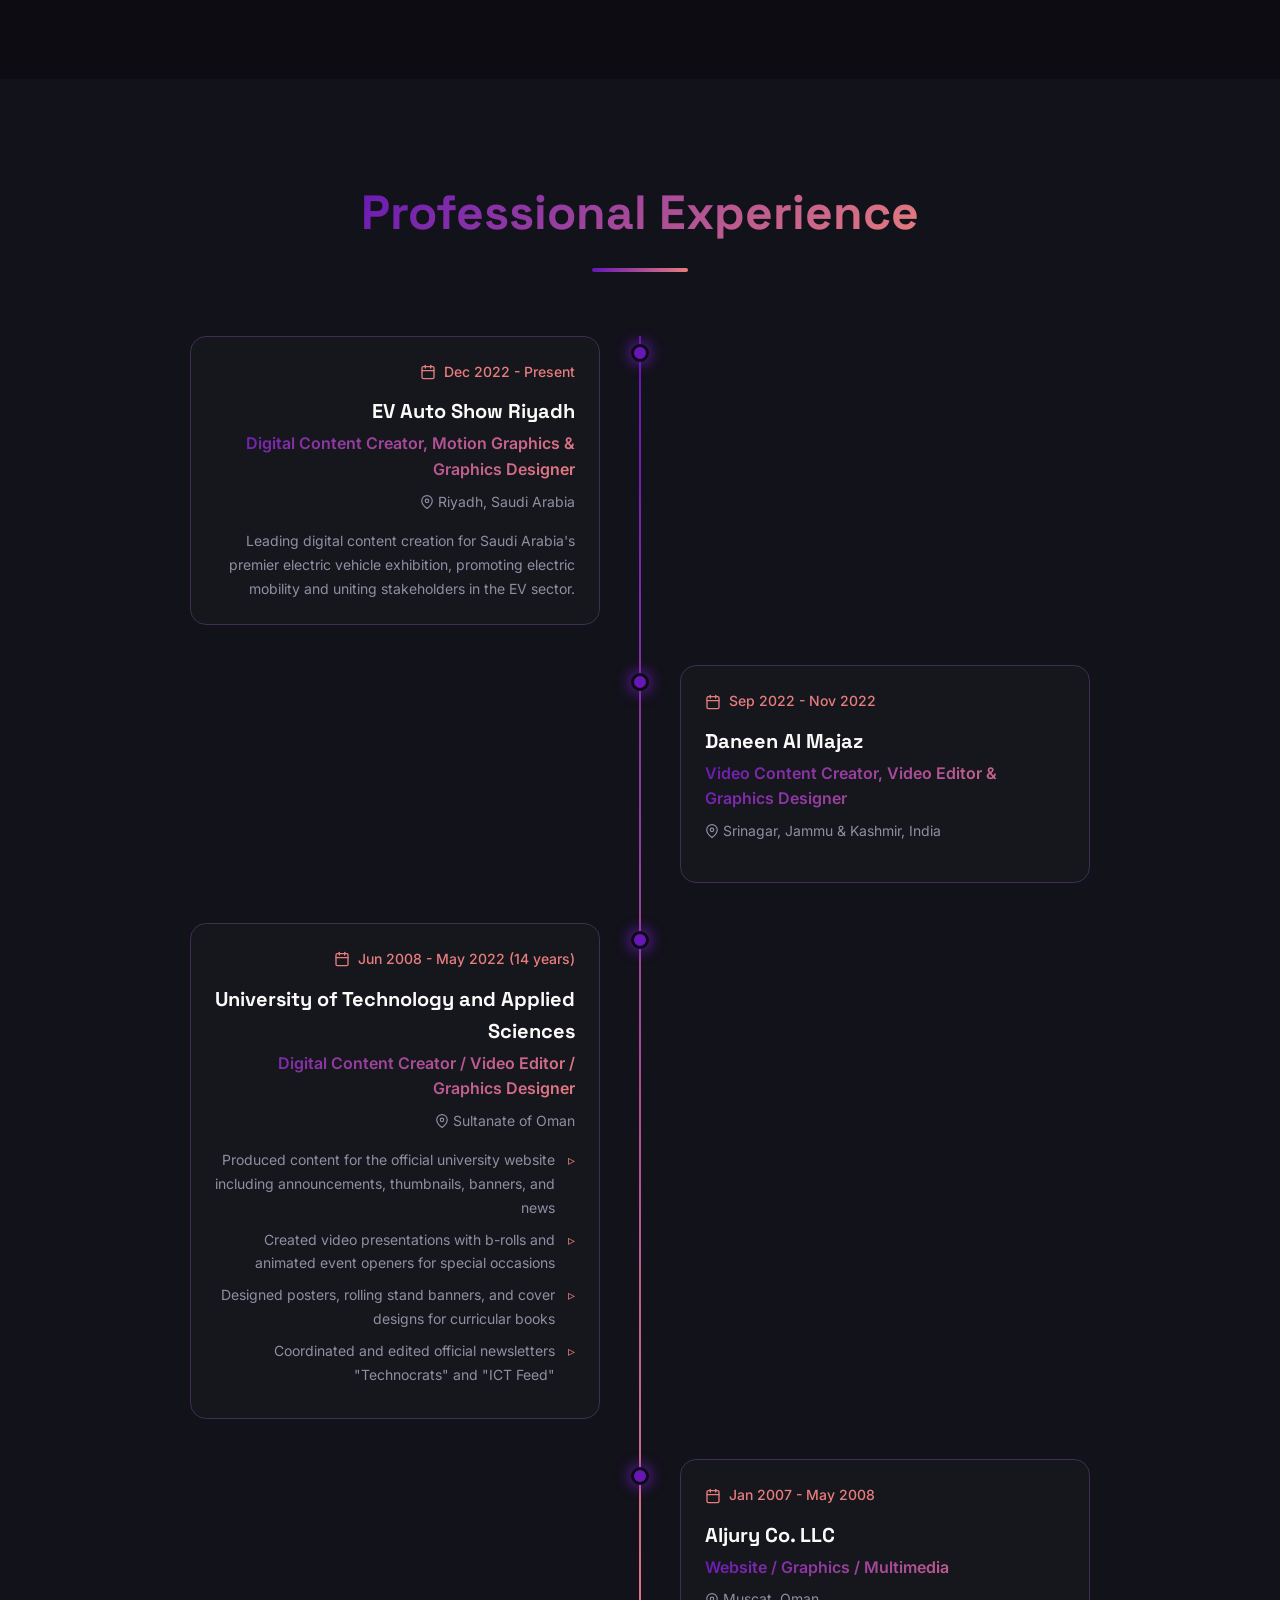
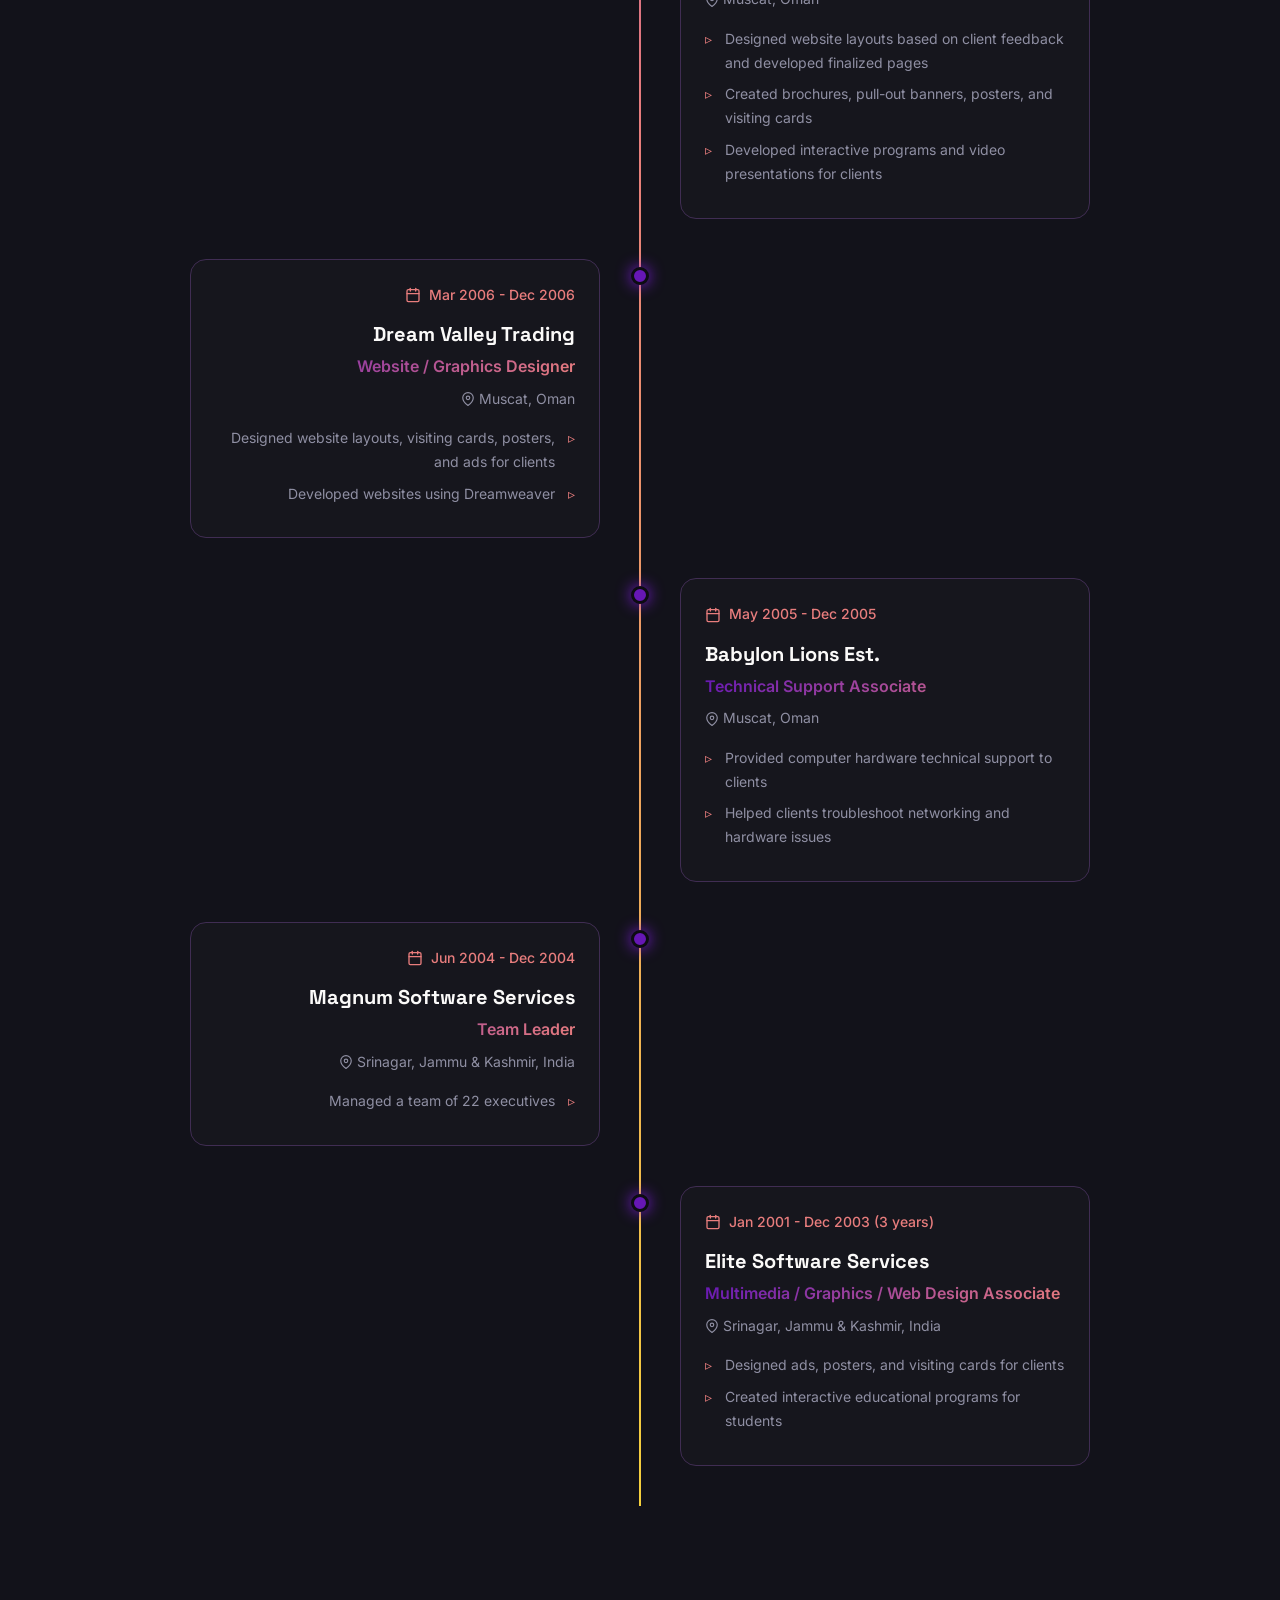
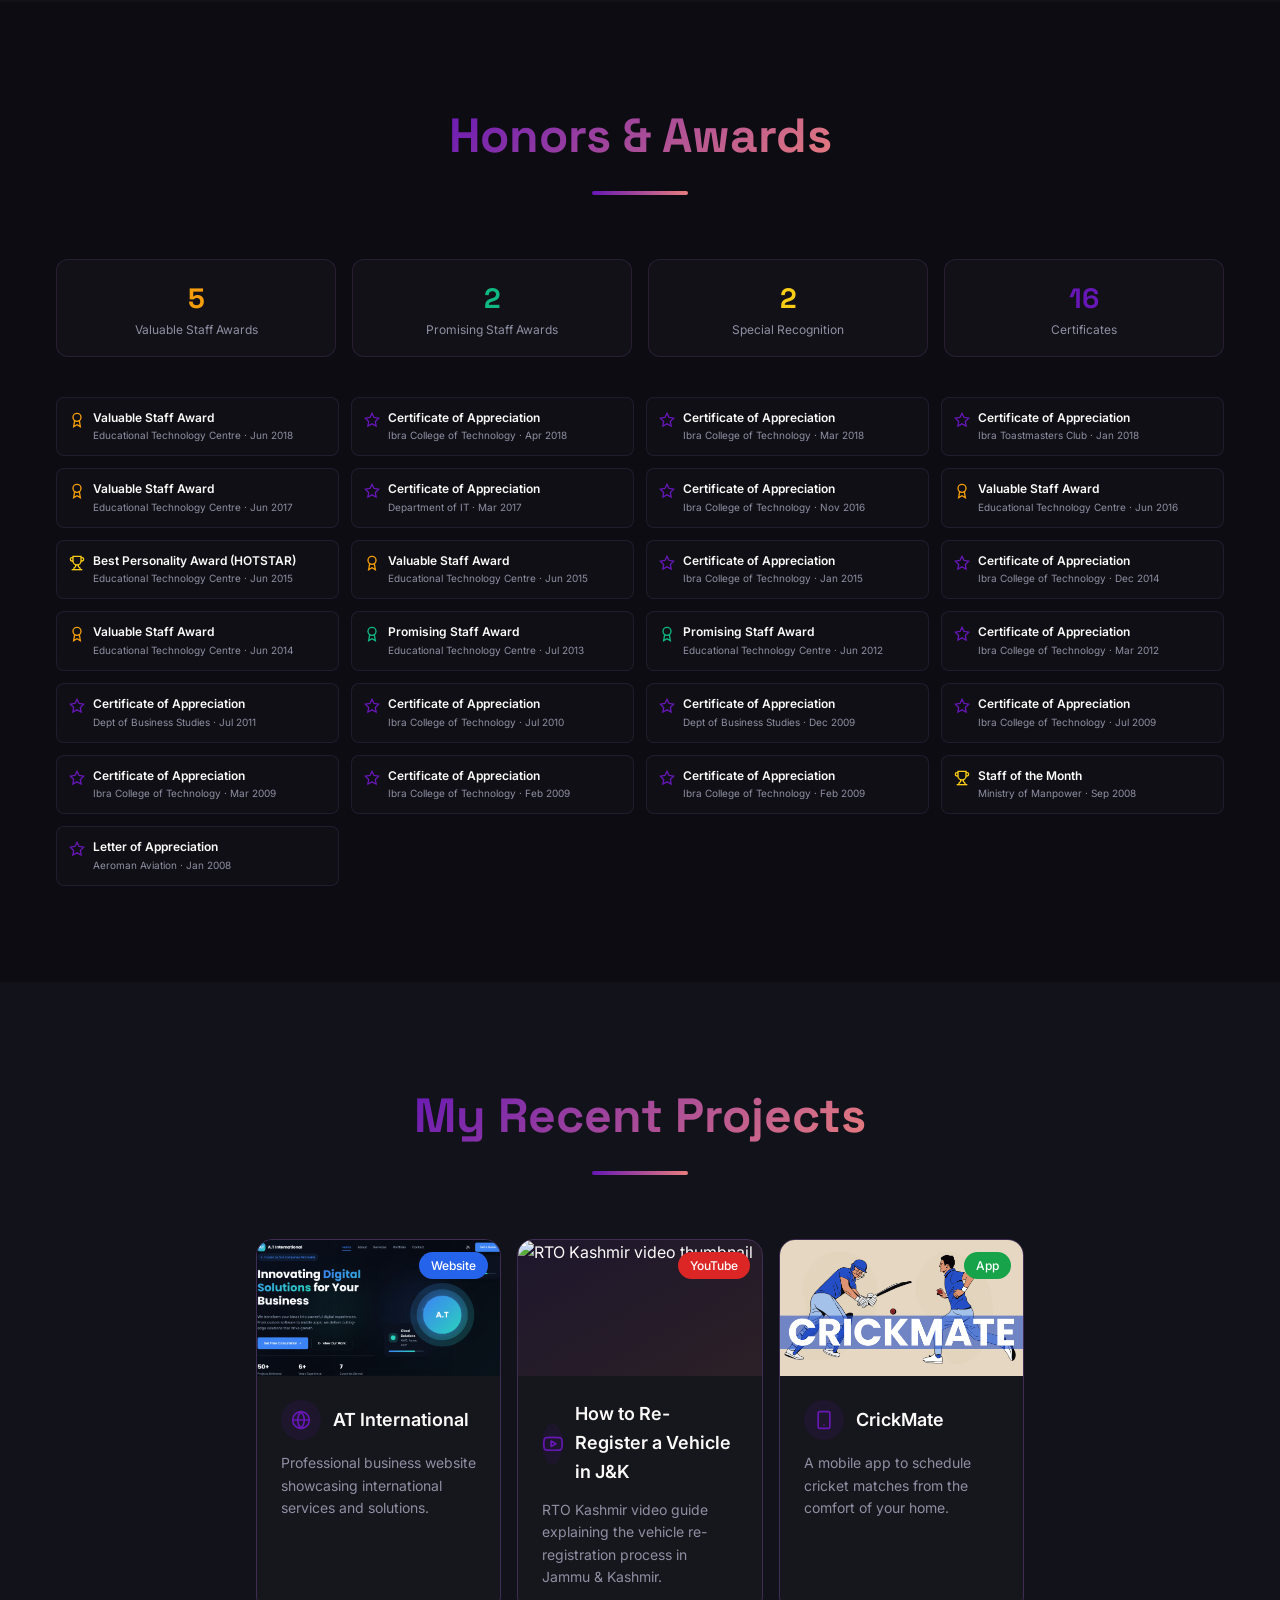
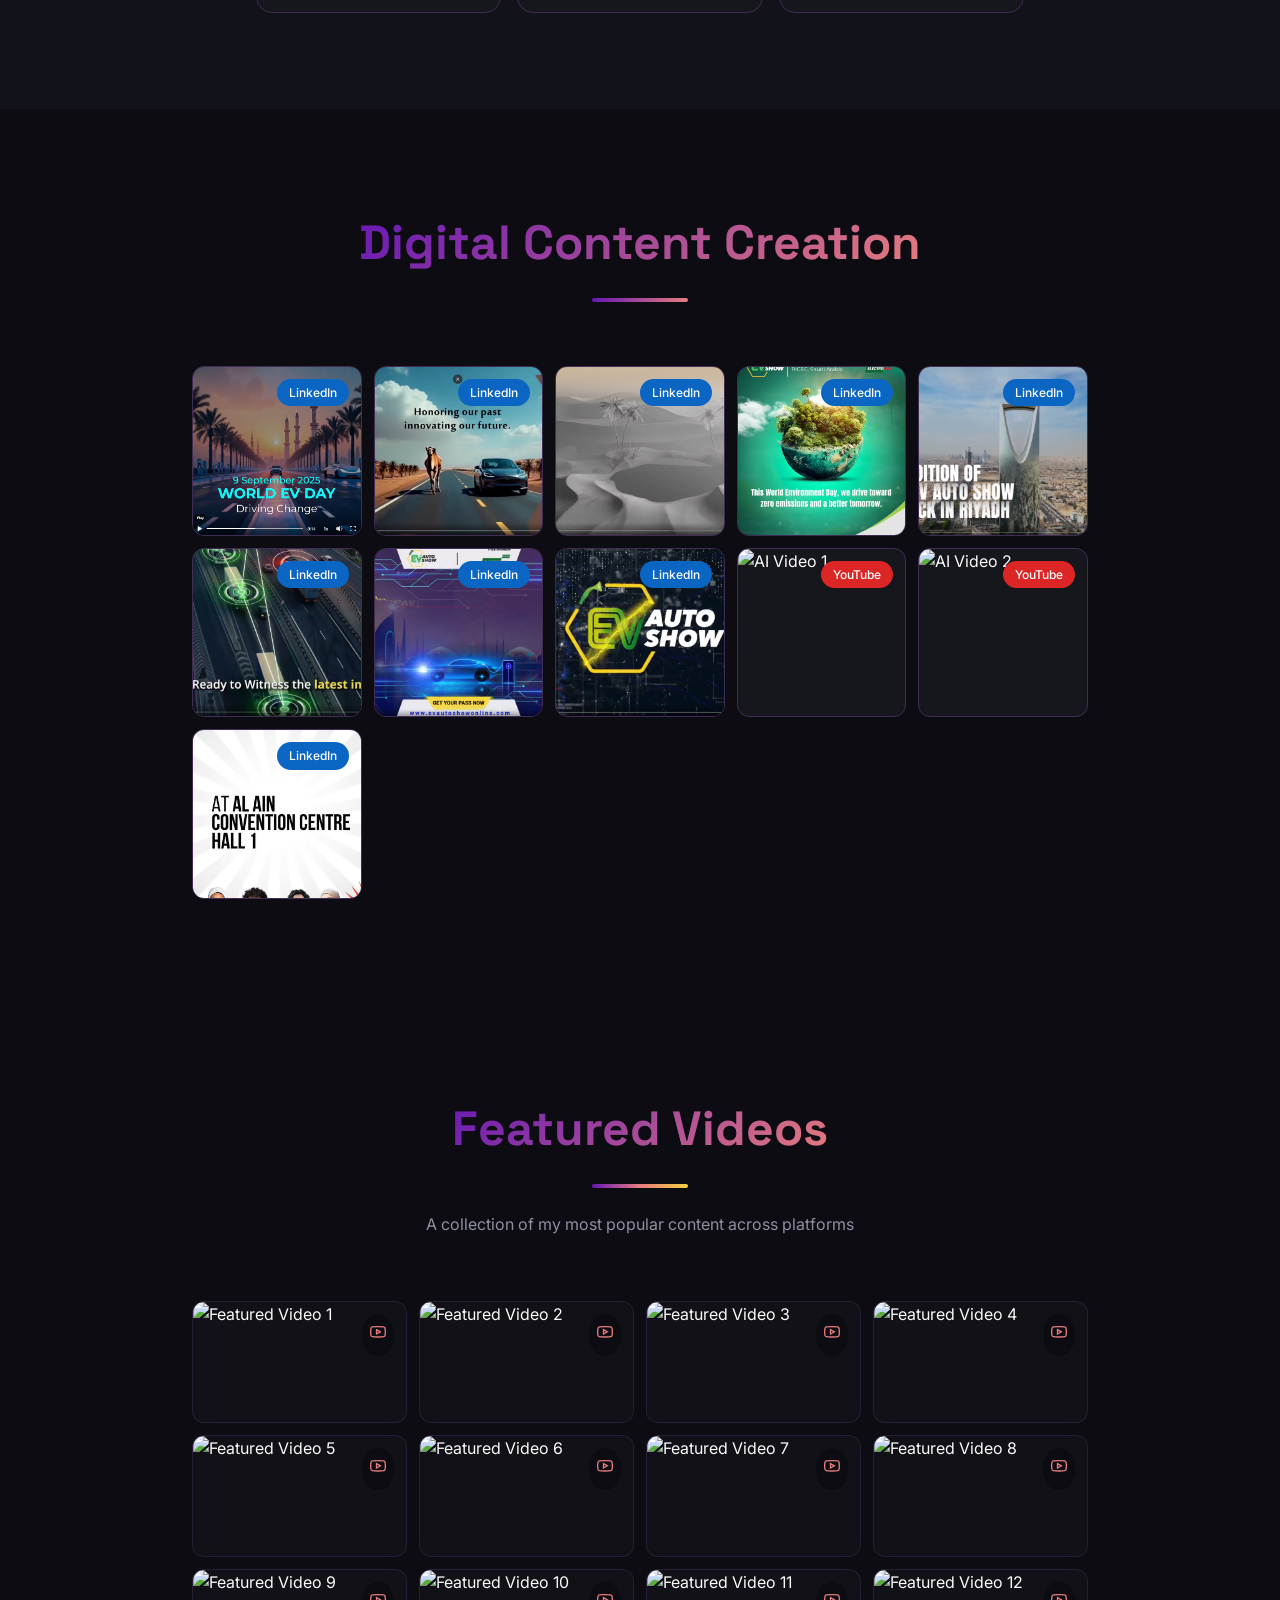
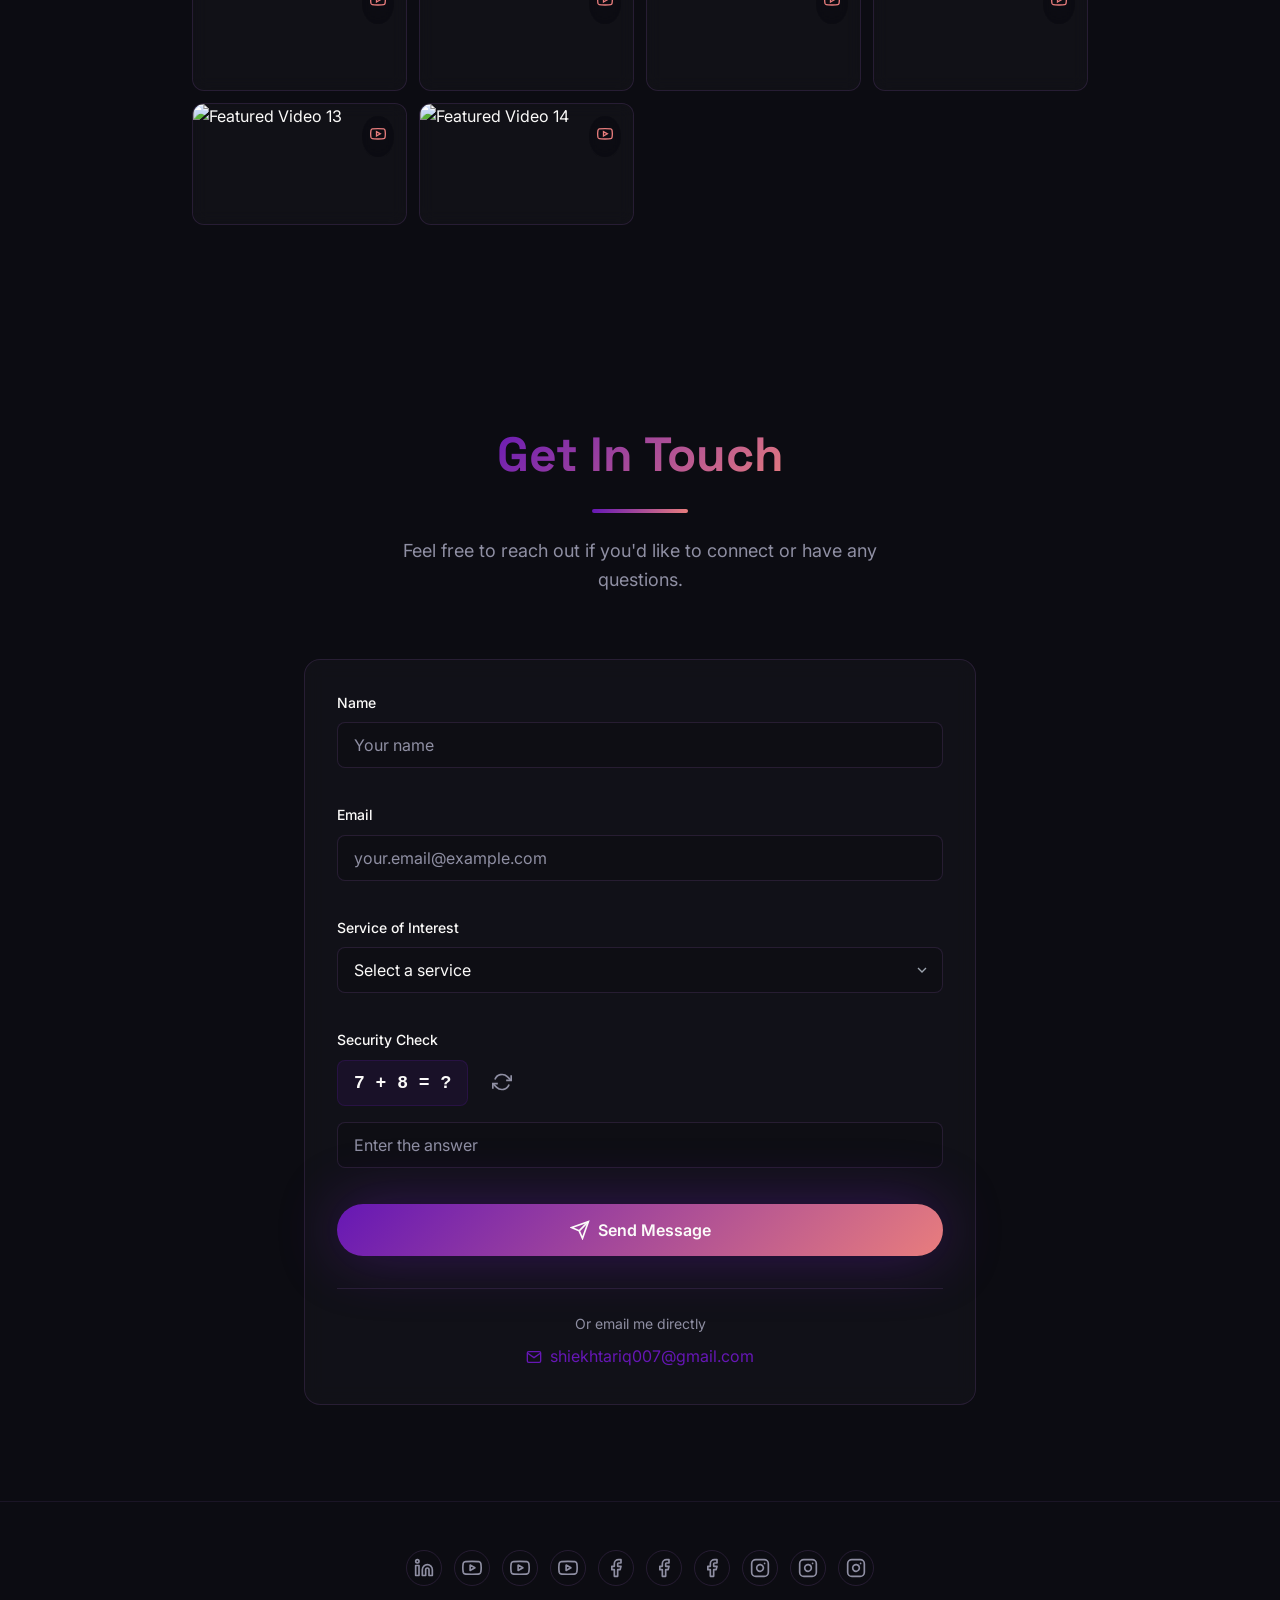
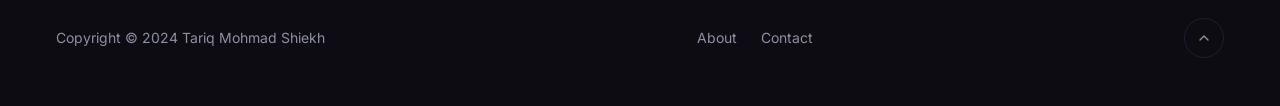
==== commit 1155eefe: "Changes" ====
--- a/static-site/index.html
+++ b/static-site/index.html
@@ -779,11 +779,17 @@
           </article>
 
           <!-- CrickMate App -->
-          <article class="project-card coming-soon">
+          <article class="project-card" data-url="https://play.google.com/store/apps/details?id=co.median.android.pwwrjrx&hl=en-US&ah=K7Y3WhGgKyUb0ko9KgbyUDJFOKs">
             <div class="project-thumbnail">
               <img src="assets/images/crickmate.png" alt="CrickMate app preview" loading="lazy">
-              <span class="project-badge project-badge-left">Coming Soon</span>
               <span class="project-badge project-badge-right badge-app">App</span>
+              <div class="project-overlay">
+                <svg viewBox="0 0 24 24" fill="none" stroke="currentColor" stroke-width="2" stroke-linecap="round" stroke-linejoin="round">
+                  <path d="M18 13v6a2 2 0 0 1-2 2H5a2 2 0 0 1-2-2V8a2 2 0 0 1 2-2h6"></path>
+                  <polyline points="15 3 21 3 21 9"></polyline>
+                  <line x1="10" y1="14" x2="21" y2="3"></line>
+                </svg>
+              </div>
             </div>
             <div class="project-content">
               <div class="project-header">
--- a/static-site/css/styles.css
+++ b/static-site/css/styles.css
@@ -479,13 +479,13 @@
 ---------------------------------------- */
 .about-grid {
   display: grid;
-  gap: 3rem;
-  align-items: center;
+  gap: 2.5rem;
+  align-items: start;
 }
 
 @media (min-width: 1024px) {
   .about-grid {
-    grid-template-columns: 1fr 1fr;
+    grid-template-columns: 2fr 3fr;
   }
 }
 
@@ -496,8 +496,8 @@
 }
 
 .about-text p {
-  font-size: 1.125rem;
-  line-height: 1.8;
+  font-size: 1rem;
+  line-height: 1.7;
 }
 
 .about-text p:first-child {
@@ -515,19 +515,19 @@
 
 .milestones-grid {
   display: grid;
-  grid-template-columns: 1fr;
-  gap: 1.5rem;
-}
-
-@media (min-width: 640px) {
+  grid-template-columns: repeat(2, 1fr);
+  gap: 1rem;
+}
+
+@media (min-width: 1024px) {
   .milestones-grid {
-    grid-template-columns: repeat(2, 1fr);
+    grid-template-columns: repeat(3, 1fr);
   }
 }
 
 .milestone-card {
-  padding: 1.5rem;
-  border-radius: 1rem;
+  padding: 1rem;
+  border-radius: 0.75rem;
   background: hsla(240, 15%, 10%, 0.5);
   border: 1px solid hsla(270, 30%, 25%, 0.5);
   transition: all 0.3s;
@@ -539,10 +539,10 @@
 }
 
 .milestone-icon {
-  width: 2.5rem;
-  height: 2.5rem;
+  width: 2rem;
+  height: 2rem;
   color: var(--primary);
-  margin-bottom: 1rem;
+  margin-bottom: 0.75rem;
   transition: color 0.3s;
 }
 
@@ -551,16 +551,16 @@
 }
 
 .milestone-title {
-  font-size: 1.125rem;
+  font-size: 1rem;
   font-weight: 600;
   color: var(--foreground);
-  margin-bottom: 0.5rem;
+  margin-bottom: 0.25rem;
 }
 
 .milestone-desc {
-  font-size: 0.875rem;
-  color: var(--muted-foreground);
-  line-height: 1.6;
+  font-size: 0.75rem;
+  color: var(--muted-foreground);
+  line-height: 1.5;
 }
 
 /* ----------------------------------------
@@ -619,8 +619,8 @@
 
 .experience-dot {
   position: absolute;
-  left: 12px;
-  top: 8px;
+  left: 11px;
+  top: 0.5rem;
   width: 18px;
   height: 18px;
   border-radius: 50%;
@@ -632,8 +632,14 @@
 
 @media (min-width: 768px) {
   .experience-dot {
-    left: 50%;
-    transform: translateX(-50%);
+    left: auto;
+    right: -9px;
+    top: 0.5rem;
+  }
+  
+  .experience-item:nth-child(even) .experience-dot {
+    left: -9px;
+    right: auto;
   }
 }
 
@@ -750,8 +756,10 @@
 
 .projects-grid {
   display: grid;
-  grid-template-columns: 1fr;
-  gap: 2rem;
+  grid-template-columns: repeat(2, 1fr);
+  gap: 1rem;
+  max-width: 48rem;
+  margin: 0 auto;
 }
 
 @media (min-width: 768px) {
@@ -901,19 +909,21 @@
 ---------------------------------------- */
 .ai-projects-grid {
   display: grid;
-  grid-template-columns: repeat(2, 1fr);
-  gap: 1rem;
+  grid-template-columns: repeat(3, 1fr);
+  gap: 0.75rem;
+  max-width: 56rem;
+  margin: 0 auto;
 }
 
 @media (min-width: 768px) {
   .ai-projects-grid {
-    grid-template-columns: repeat(3, 1fr);
+    grid-template-columns: repeat(4, 1fr);
   }
 }
 
 @media (min-width: 1024px) {
   .ai-projects-grid {
-    grid-template-columns: repeat(4, 1fr);
+    grid-template-columns: repeat(5, 1fr);
   }
 }
 
@@ -1026,19 +1036,21 @@
 
 .video-grid {
   display: grid;
-  grid-template-columns: 1fr;
-  gap: 1.5rem;
+  grid-template-columns: repeat(2, 1fr);
+  gap: 0.75rem;
+  max-width: 56rem;
+  margin: 0 auto;
 }
 
 @media (min-width: 768px) {
   .video-grid {
-    grid-template-columns: repeat(2, 1fr);
+    grid-template-columns: repeat(3, 1fr);
   }
 }
 
 @media (min-width: 1024px) {
   .video-grid {
-    grid-template-columns: repeat(3, 1fr);
+    grid-template-columns: repeat(4, 1fr);
   }
 }
 
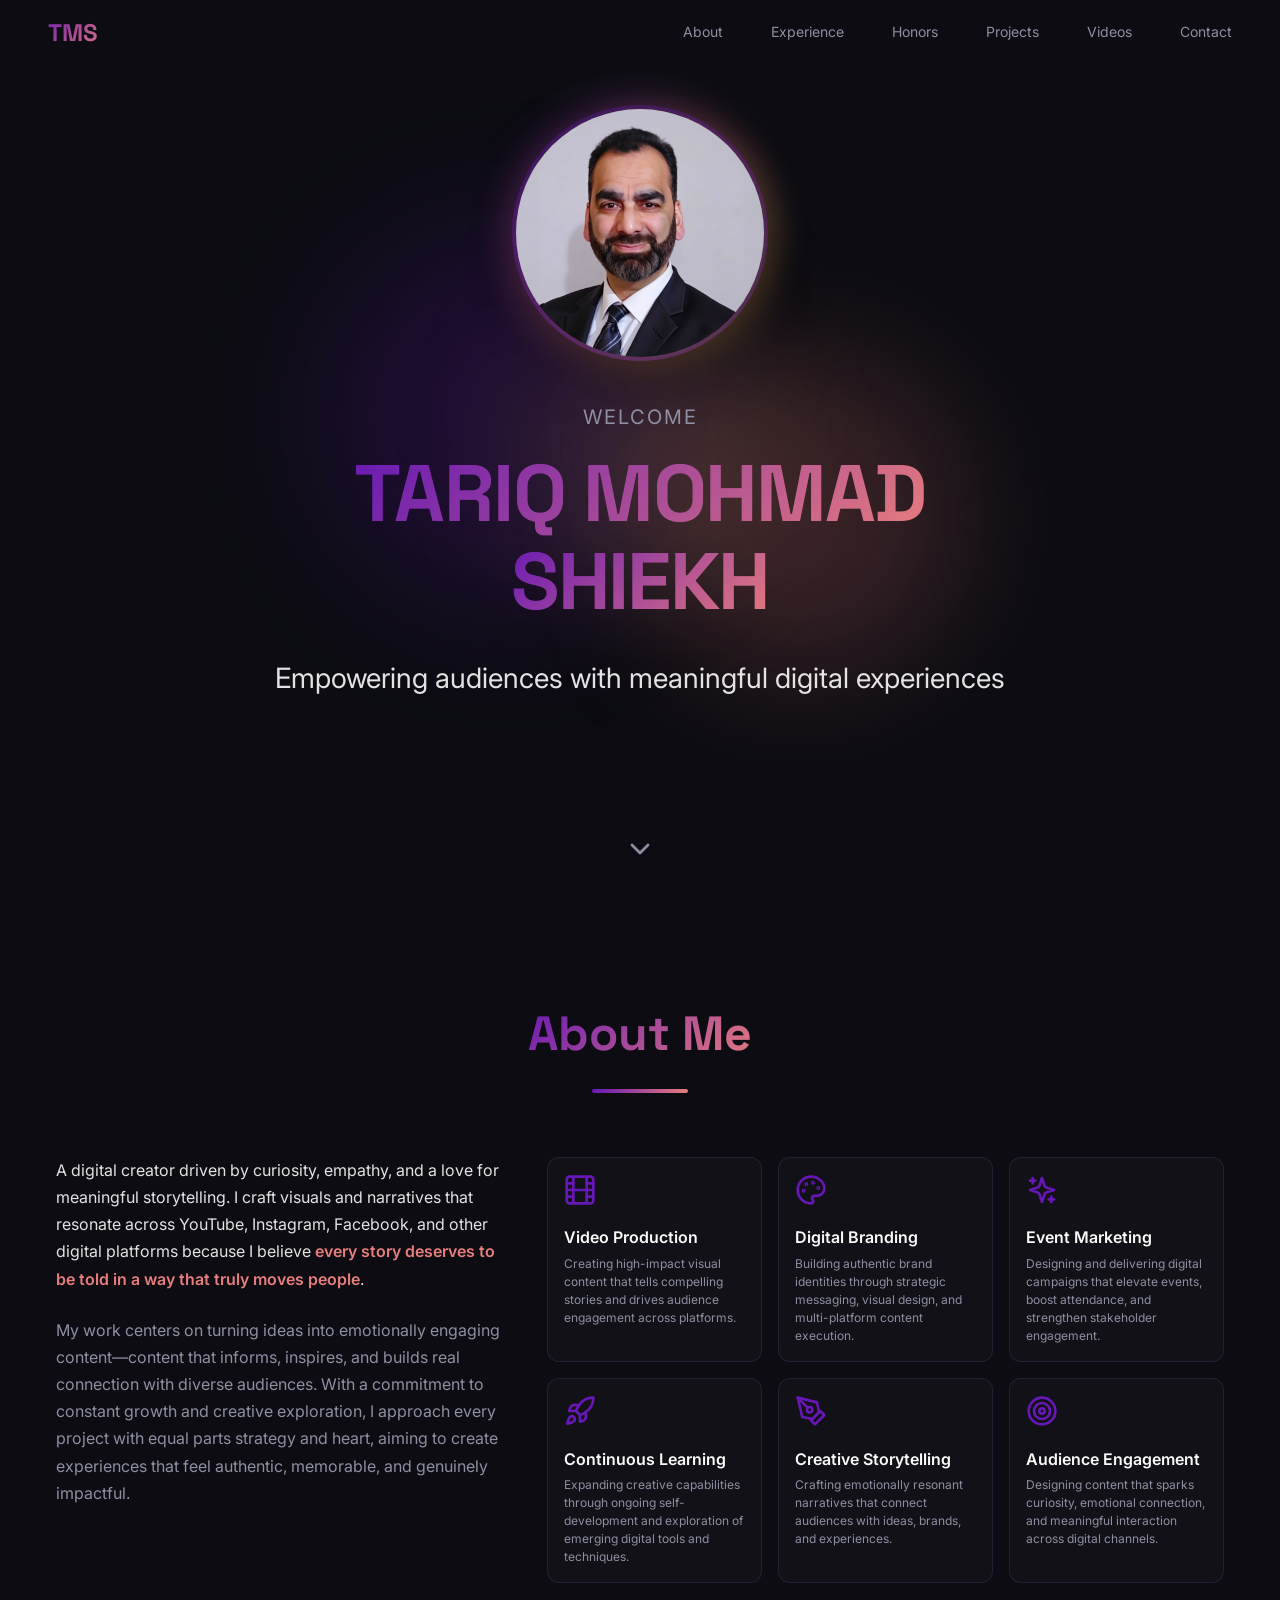
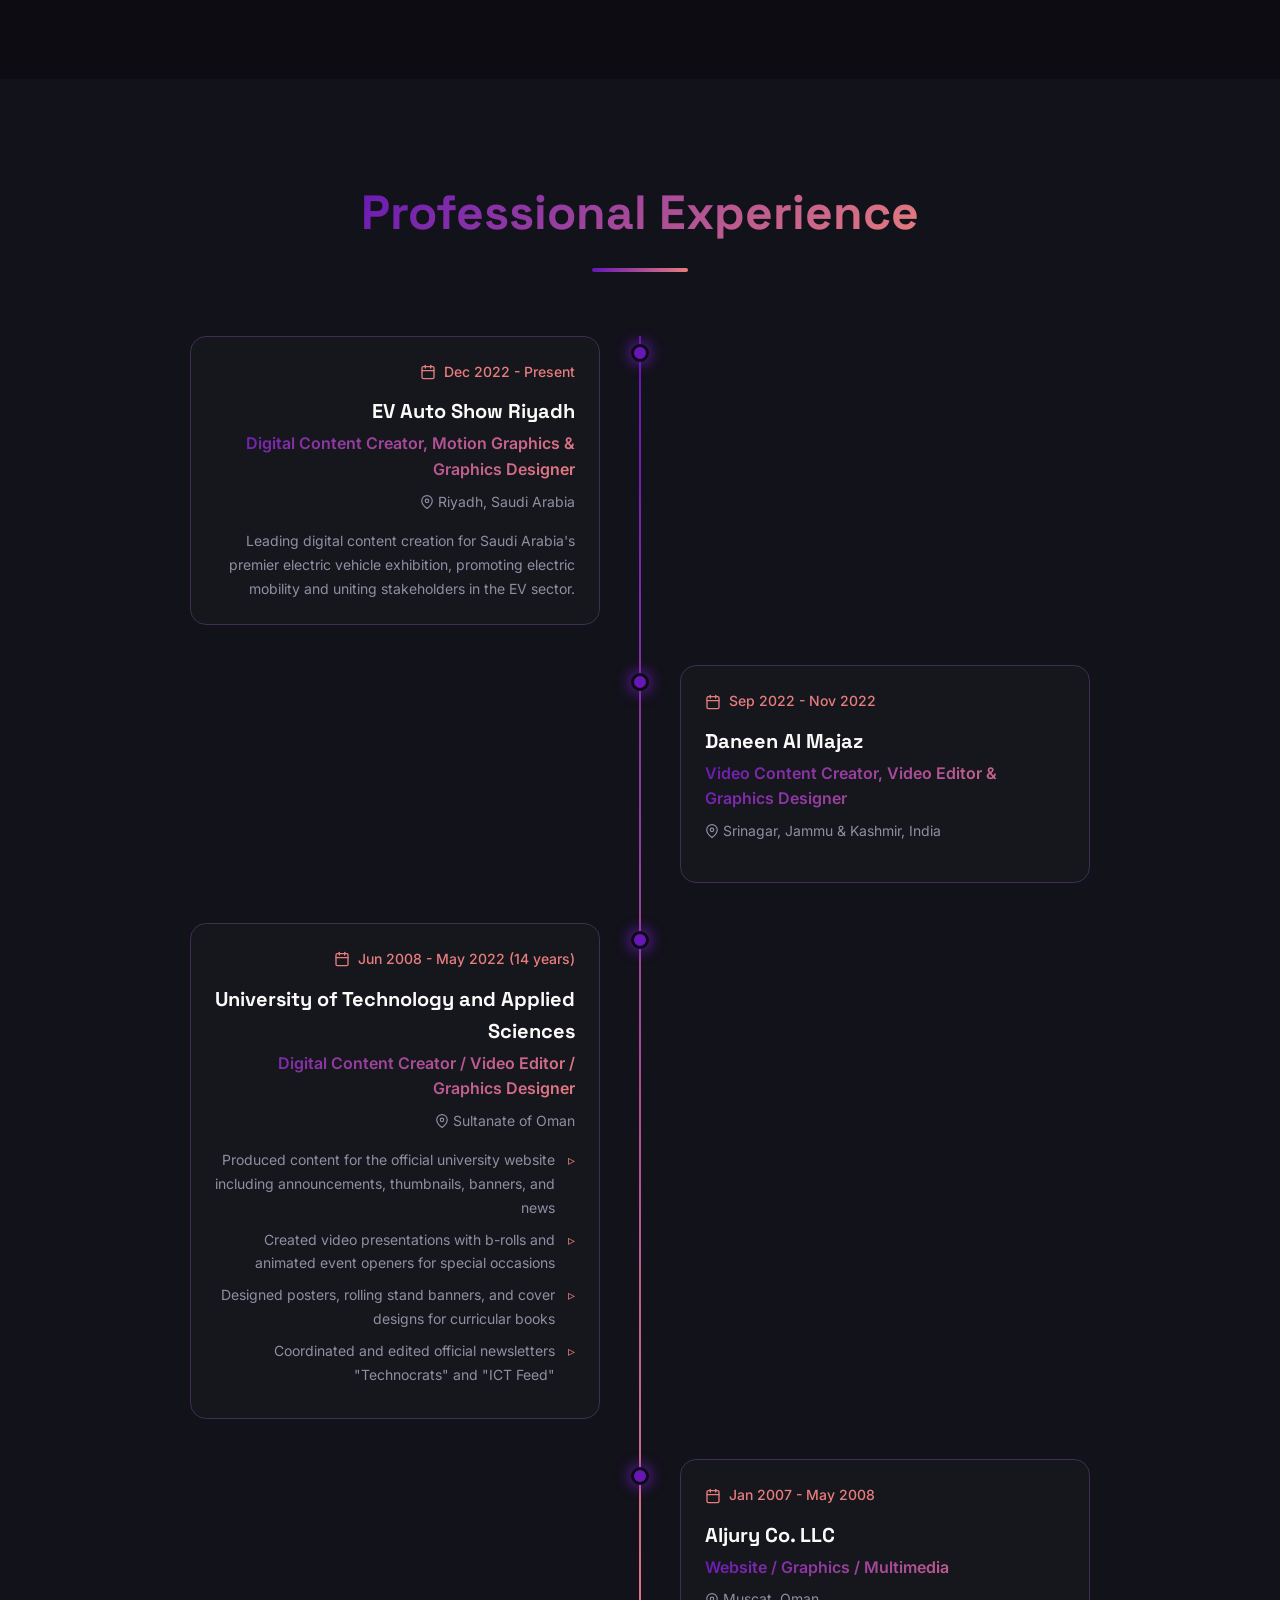
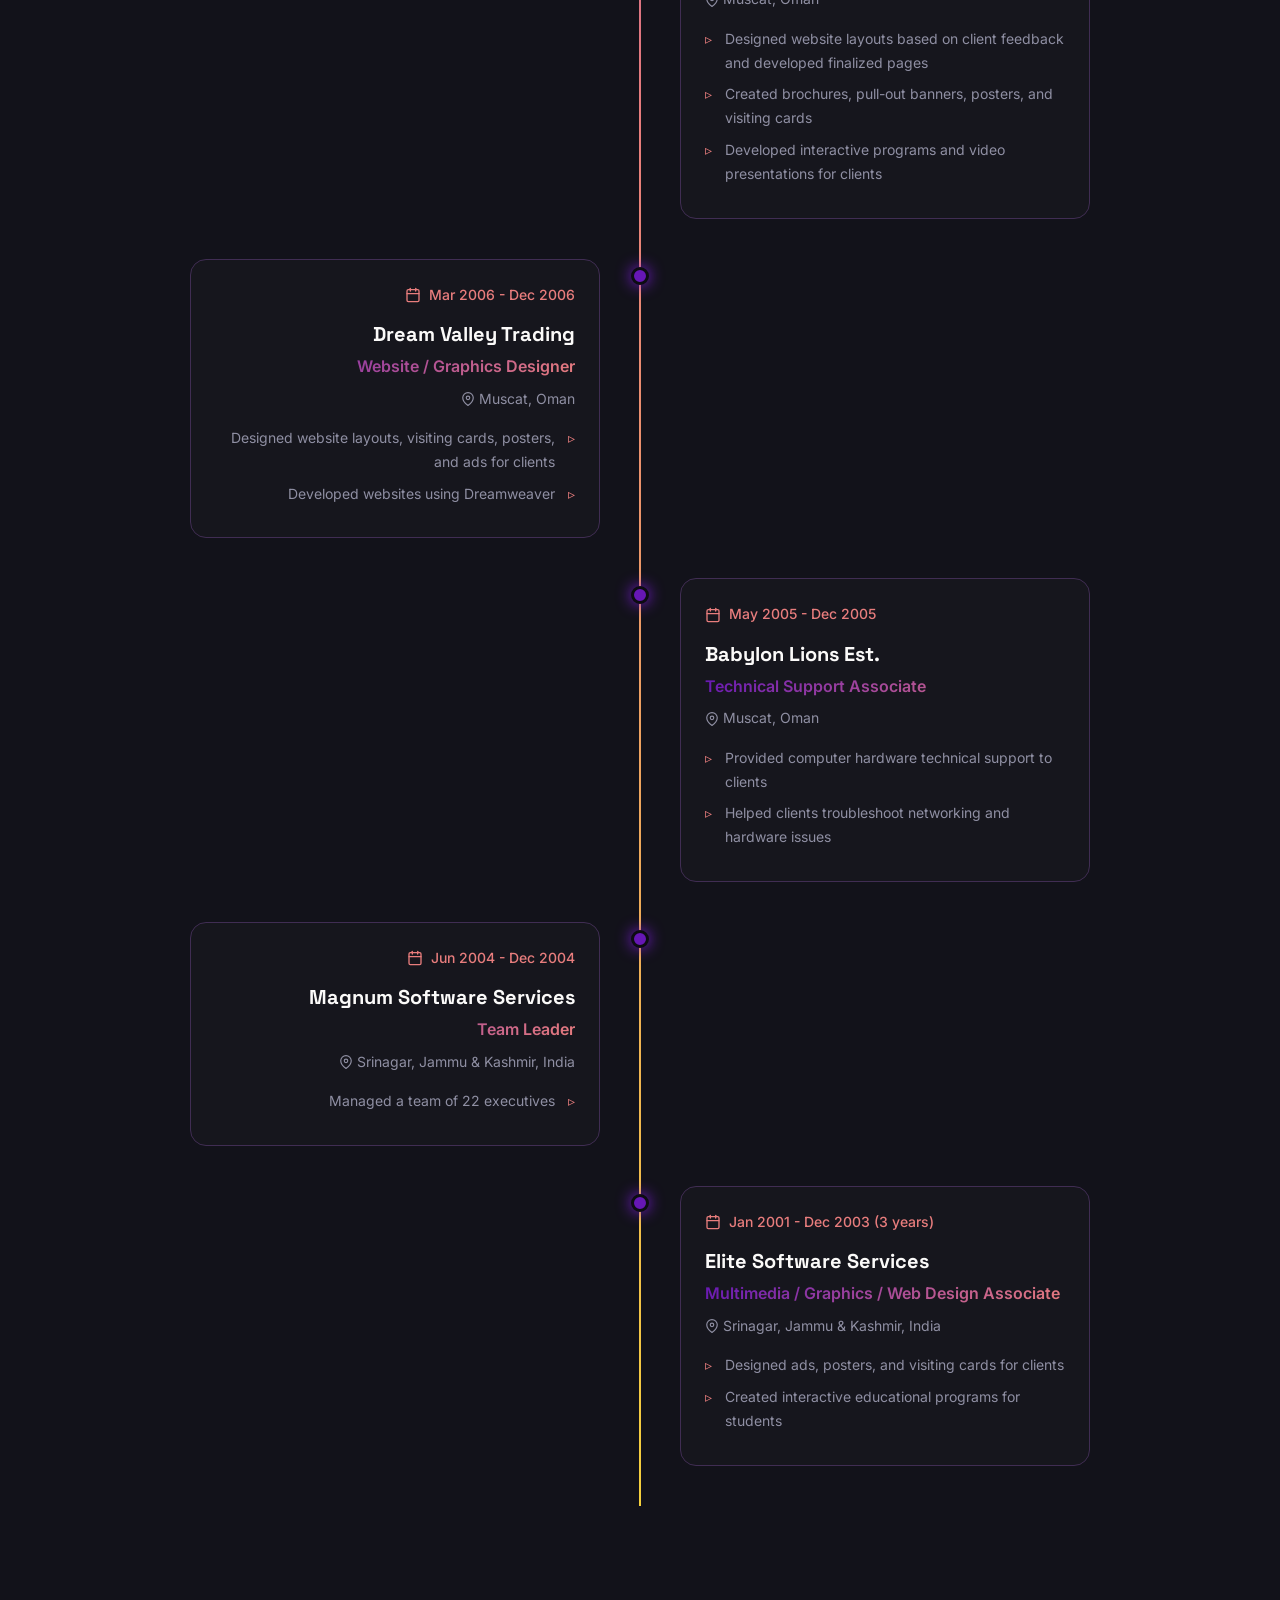
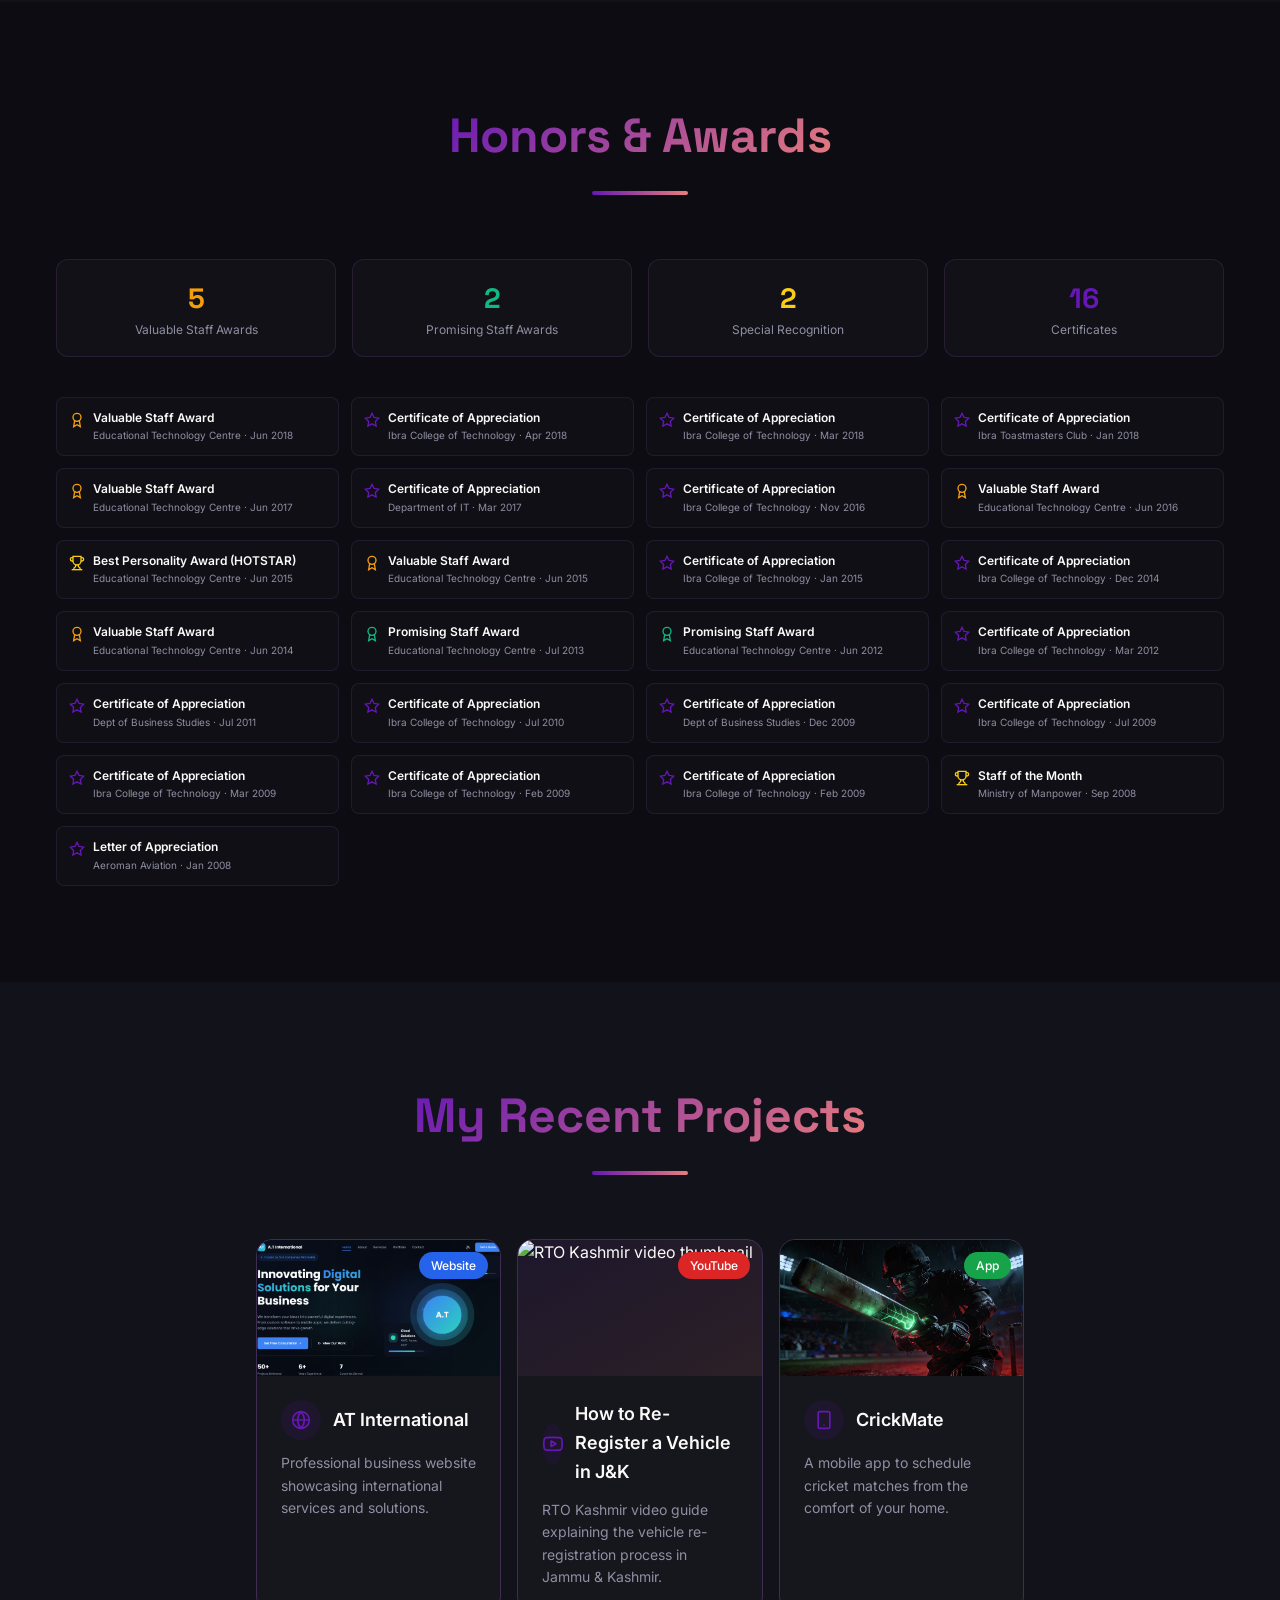
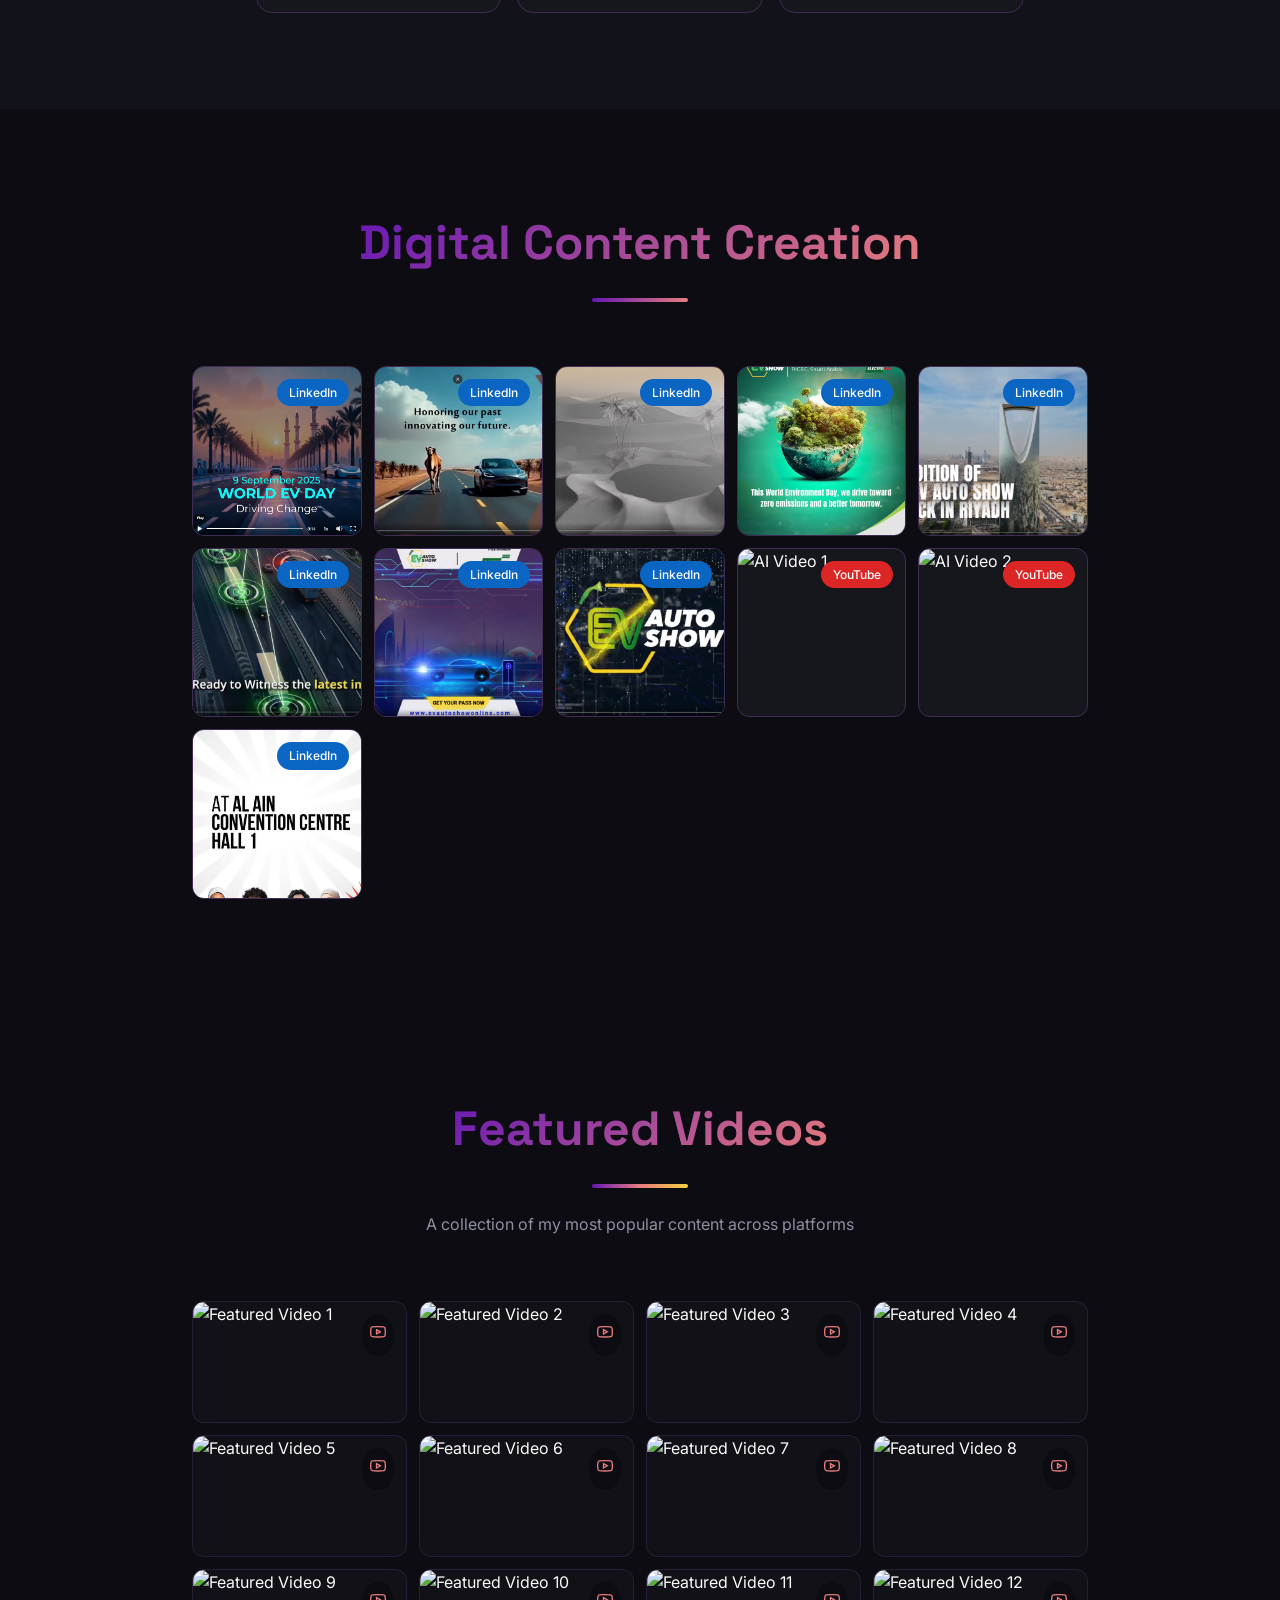
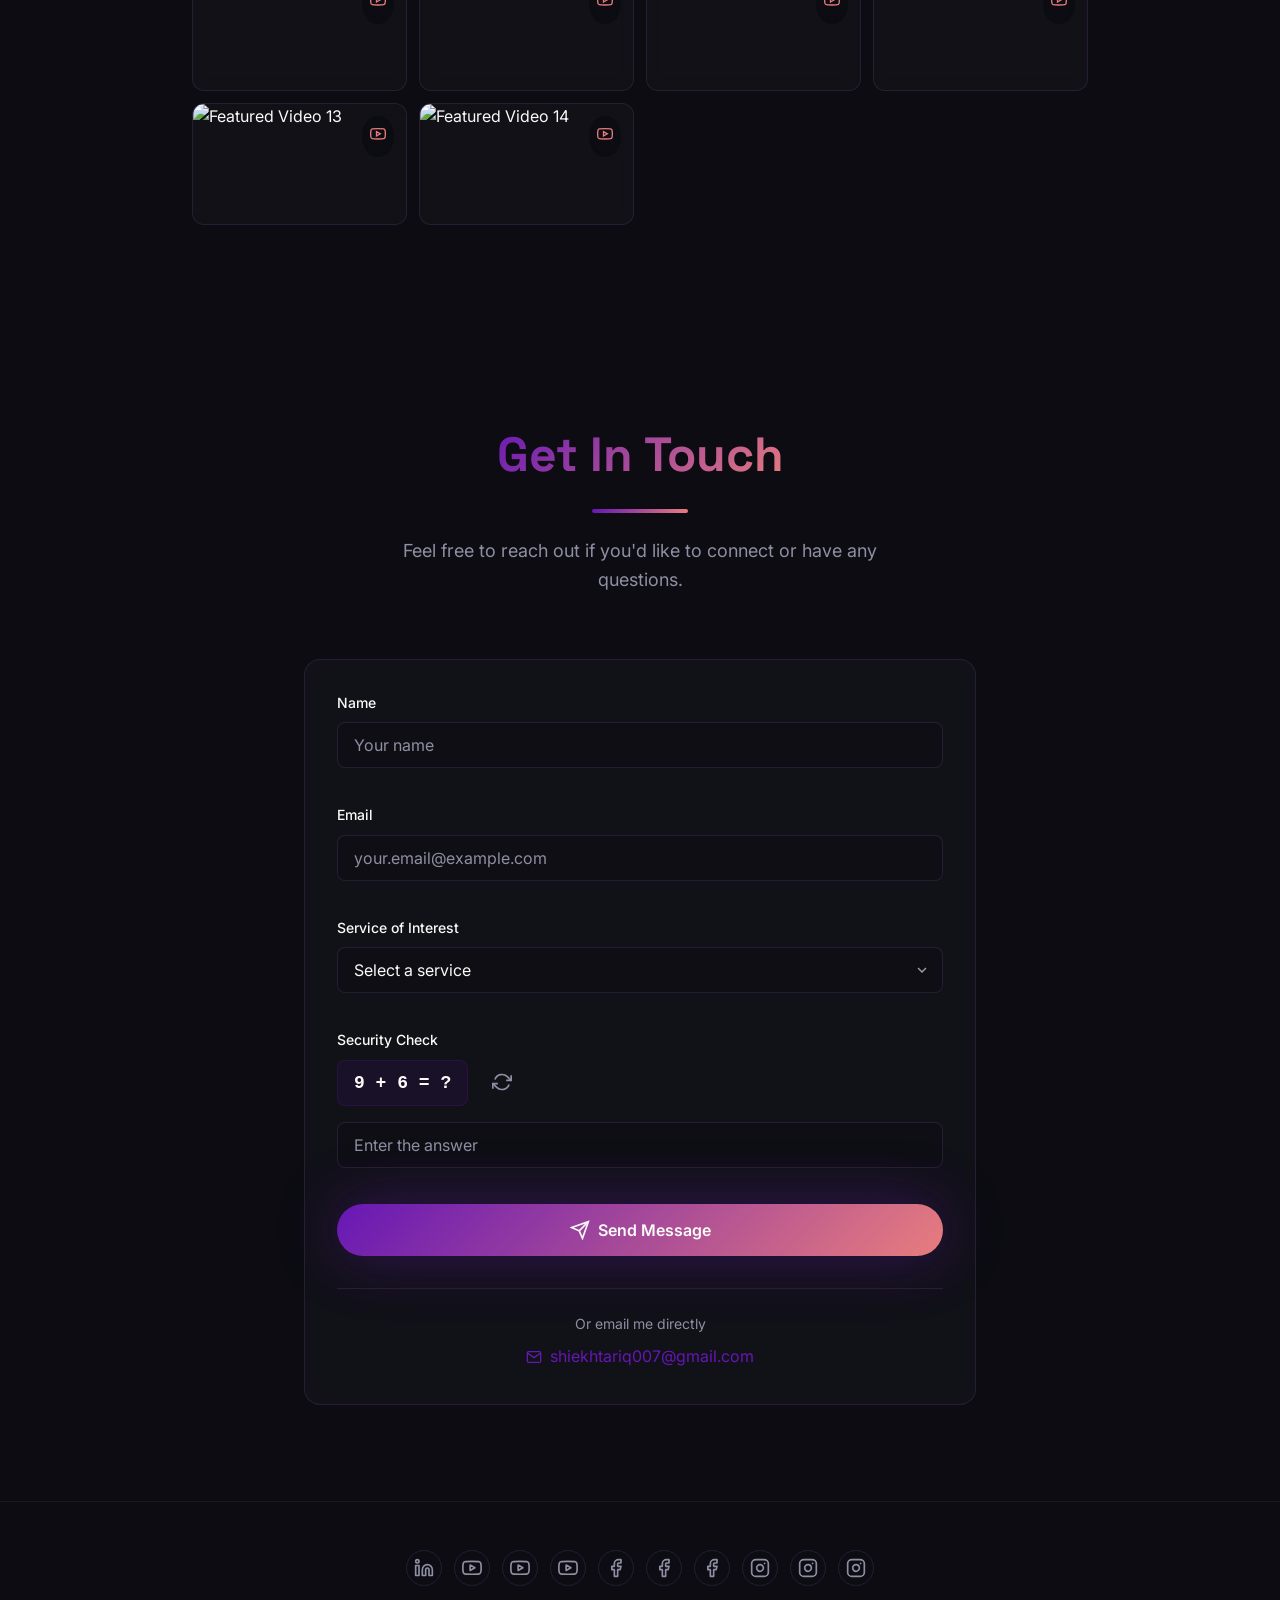
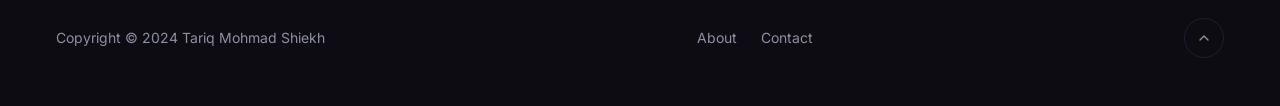
==== commit 30fa9794: "Update favicon and static index Replaced favicon references to use a new PNG favicon across public a" ====
--- a/static-site/index.html
+++ b/static-site/index.html
@@ -29,7 +29,7 @@
   <link rel="canonical" href="https://tariqshiekh.com/">
   
   <!-- Favicon -->
-  <link rel="icon" type="image/x-icon" href="favicon.ico">
+  <link rel="icon" type="image/png" href="favicon.png">
   
   <!-- Fonts -->
   <link rel="preconnect" href="https://fonts.googleapis.com">
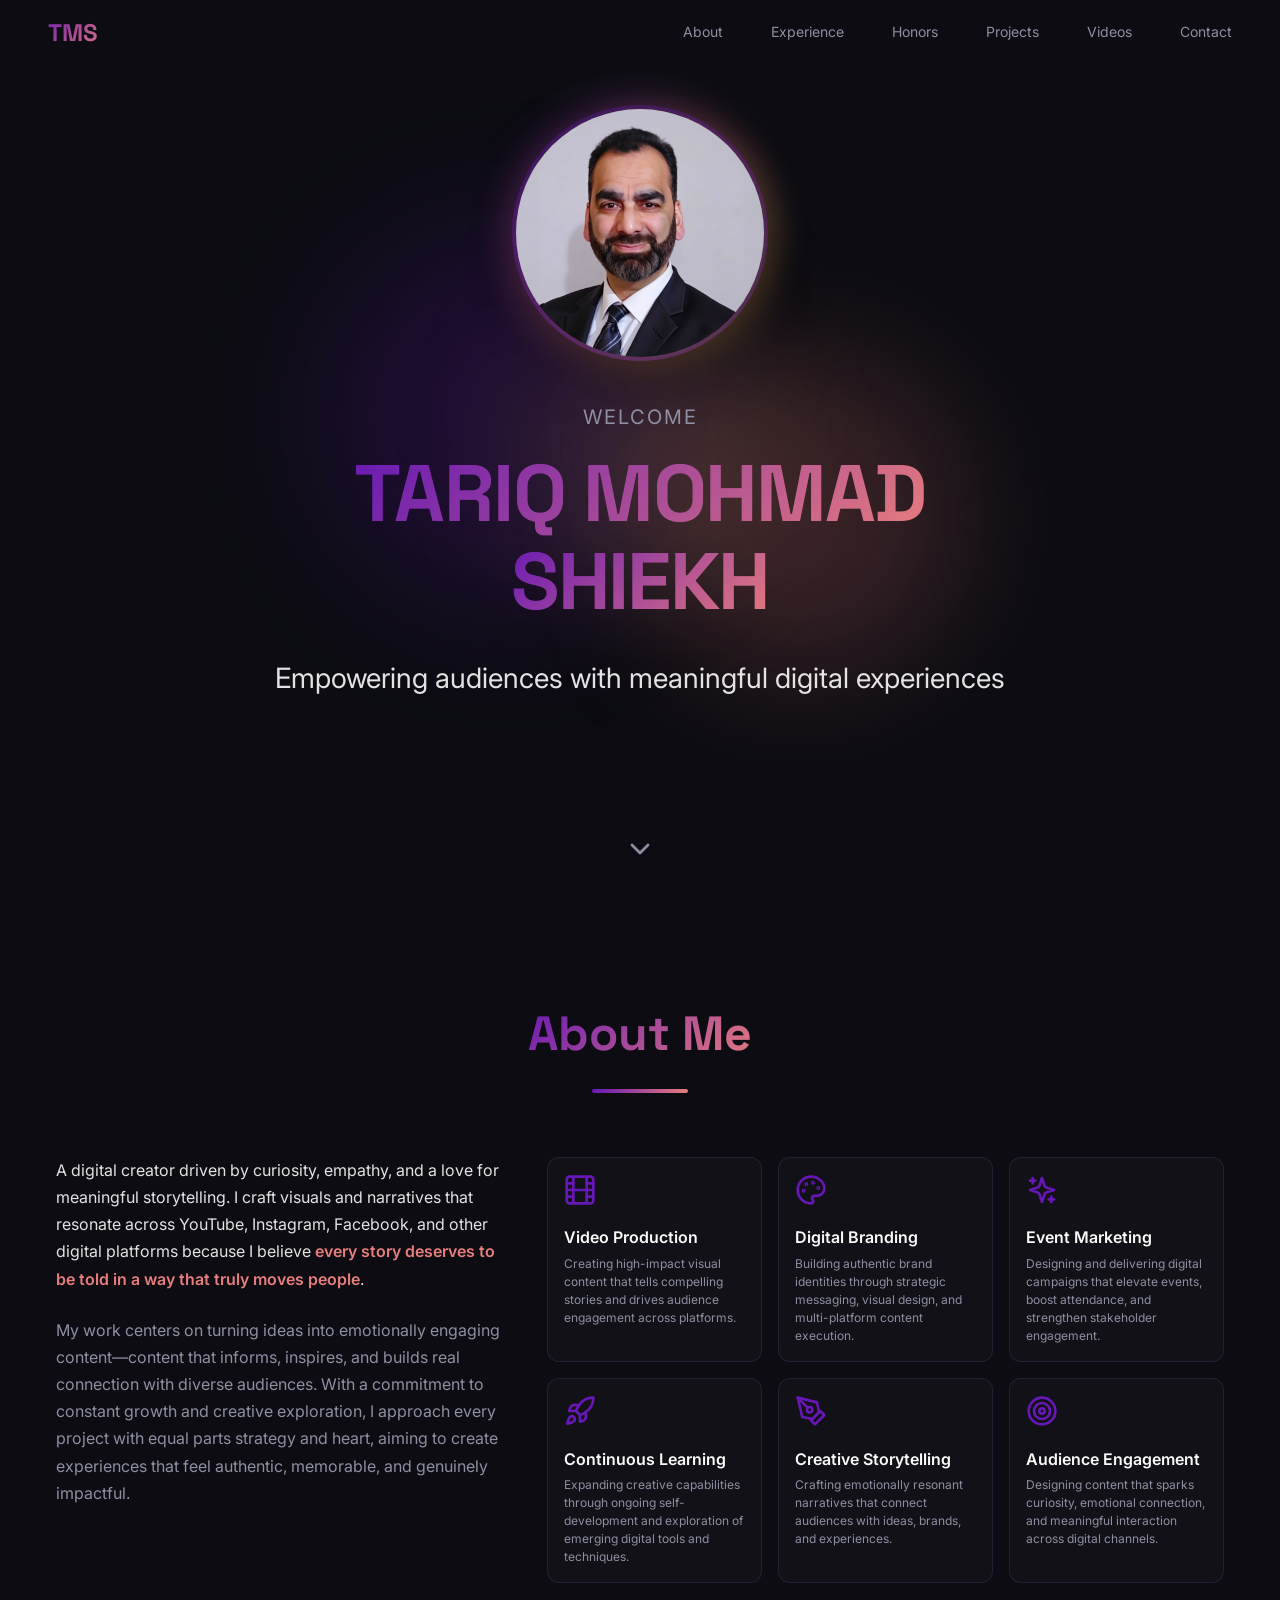
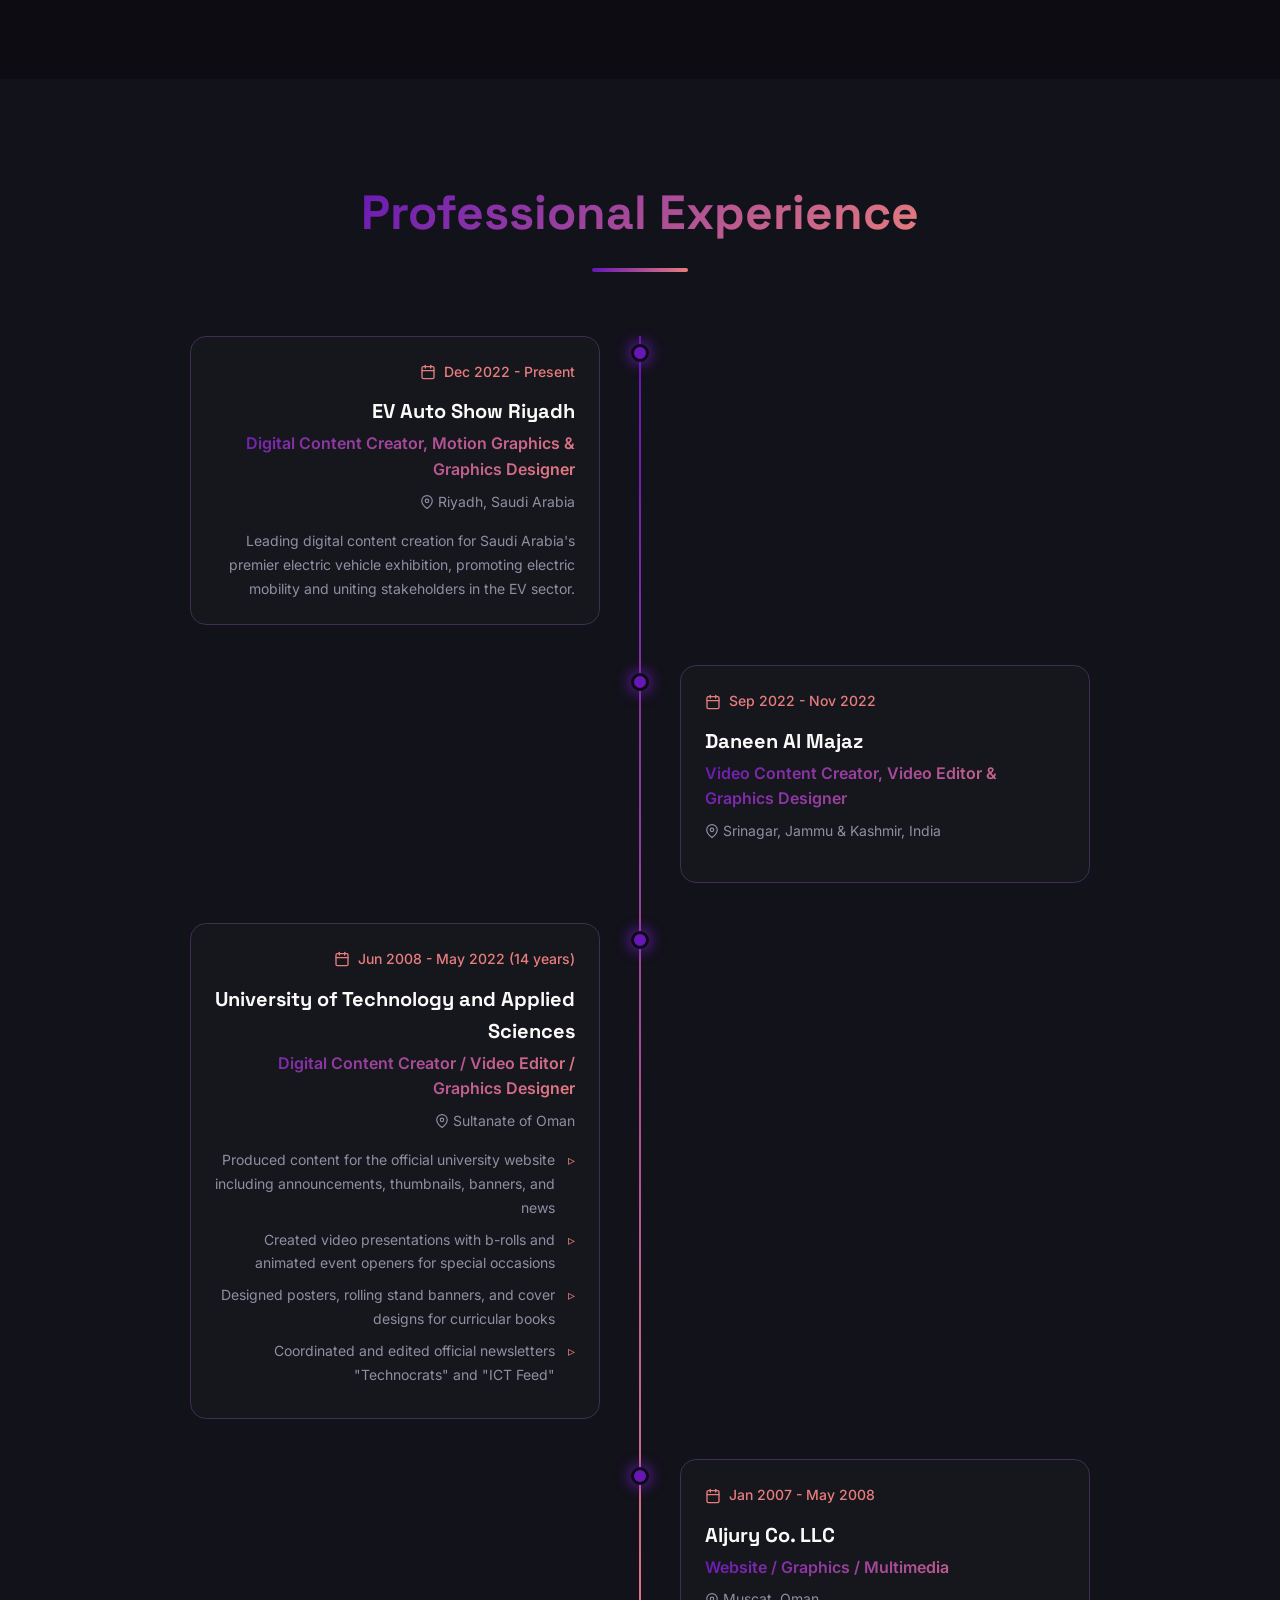
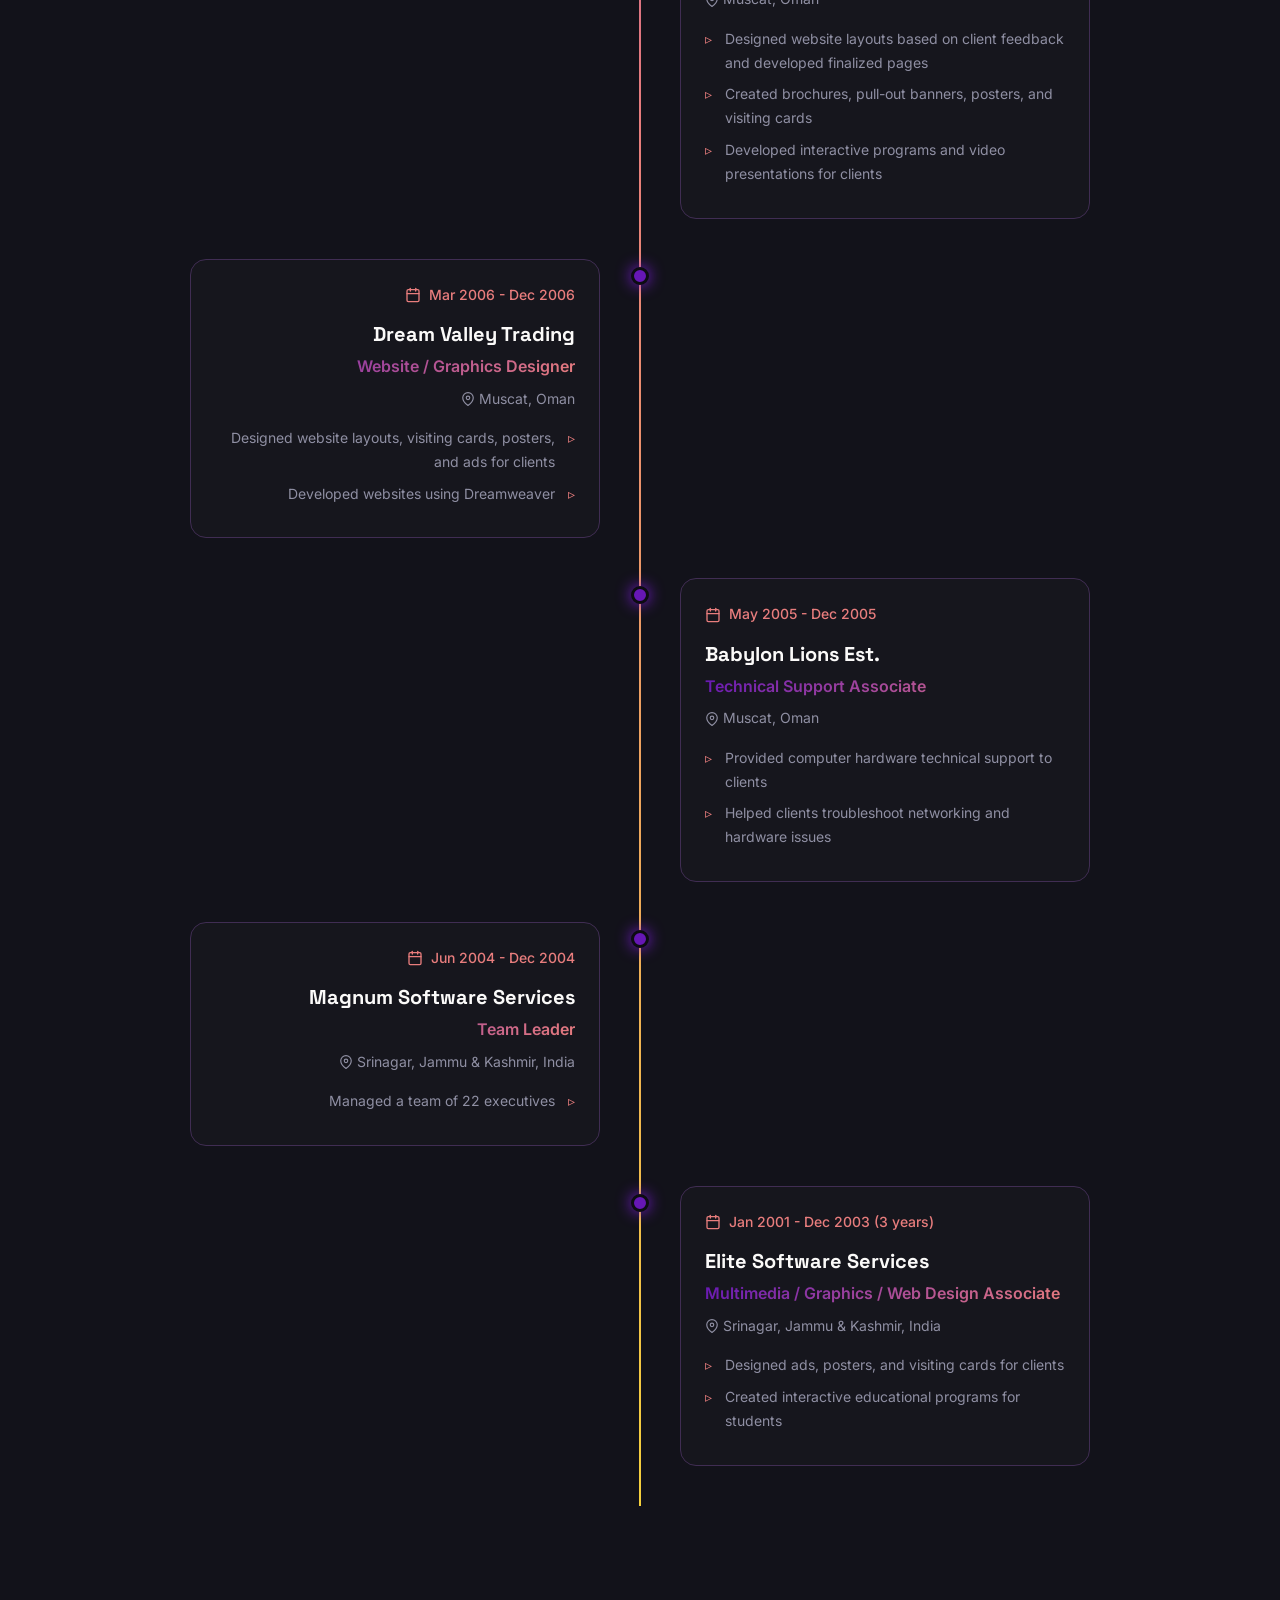
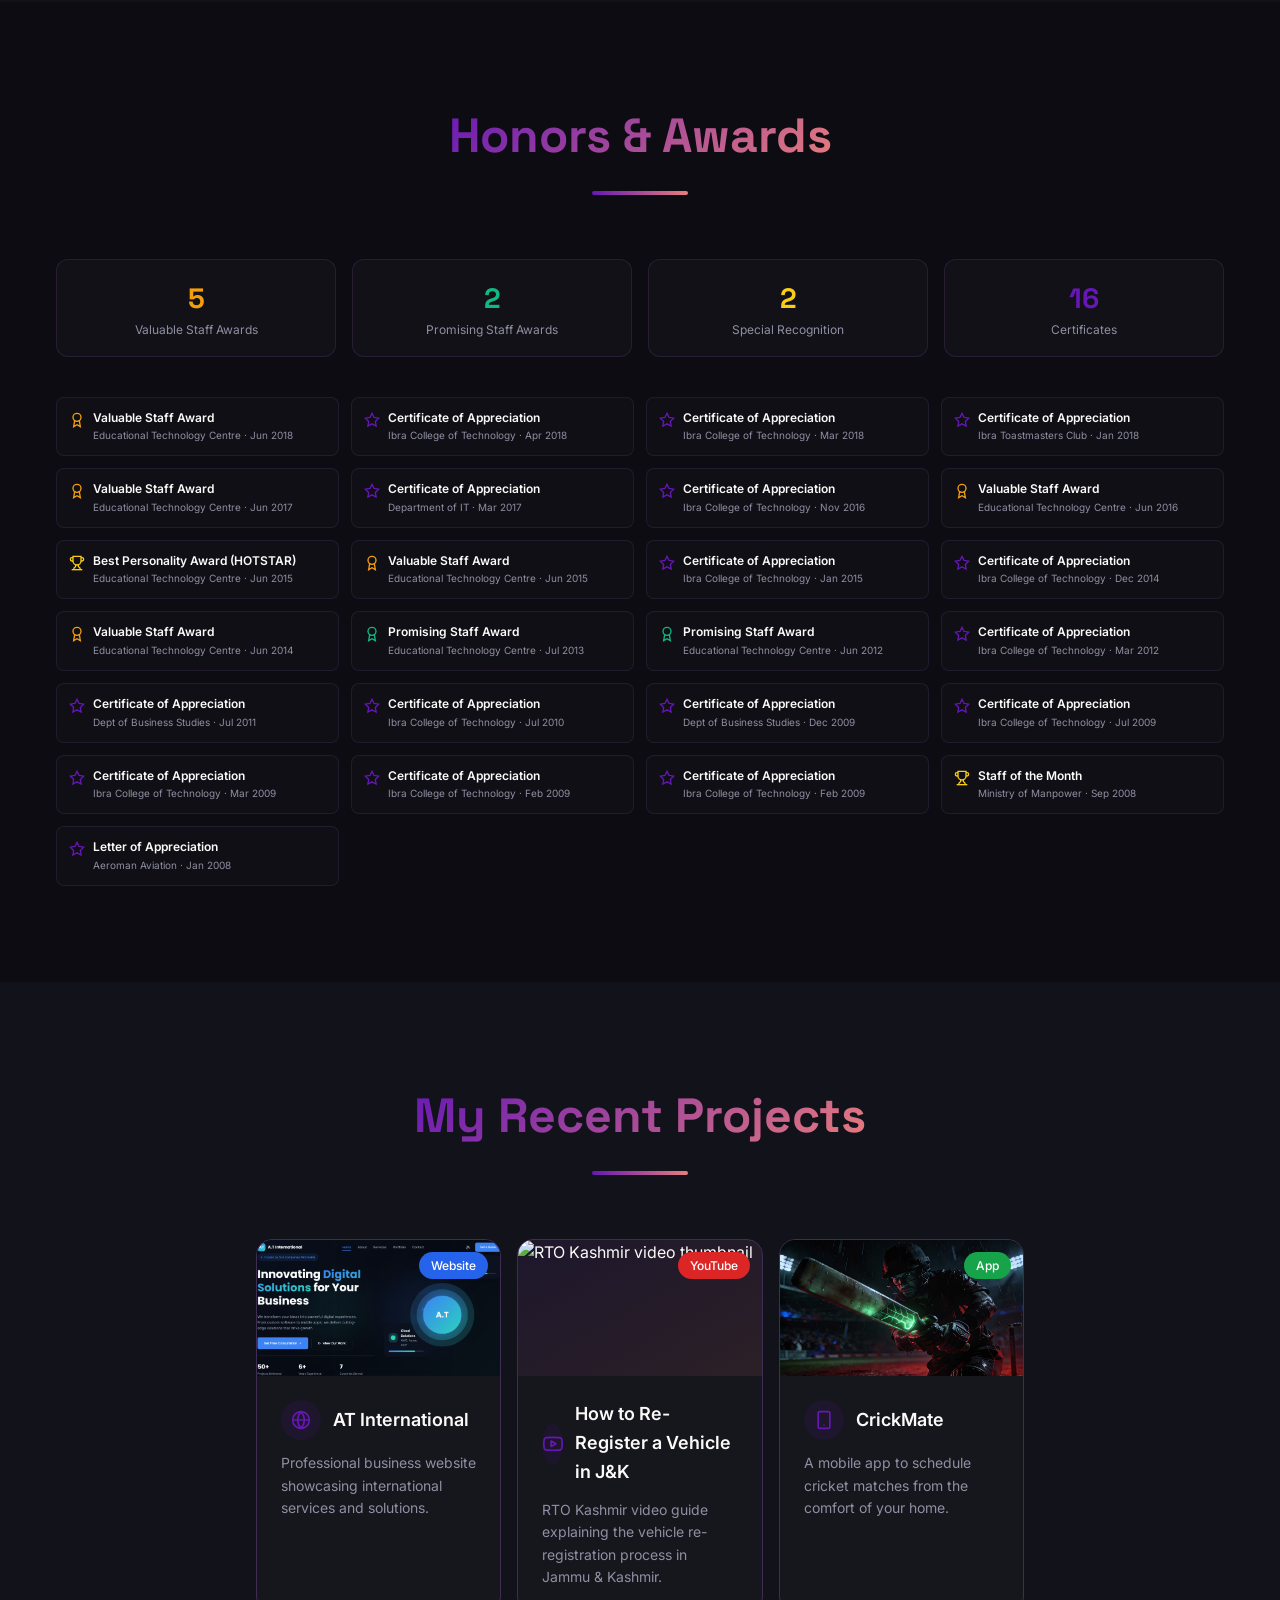
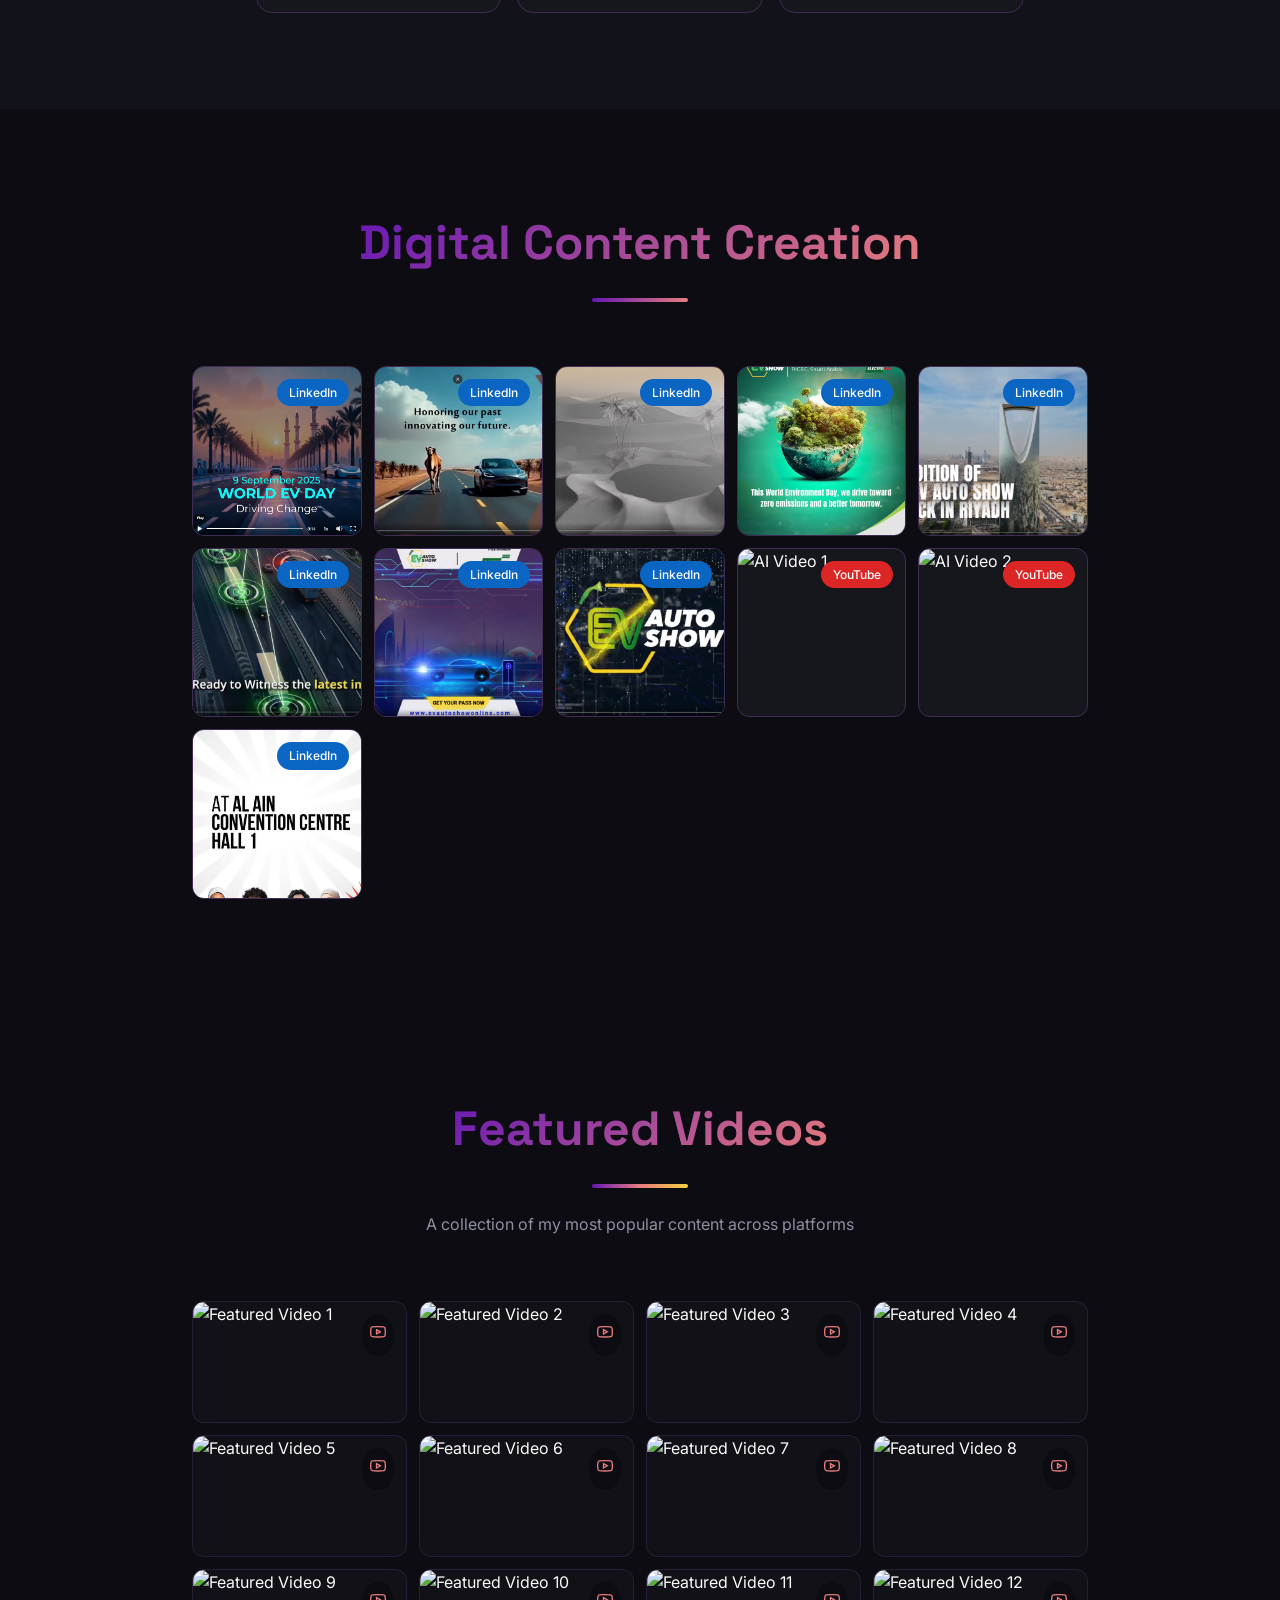
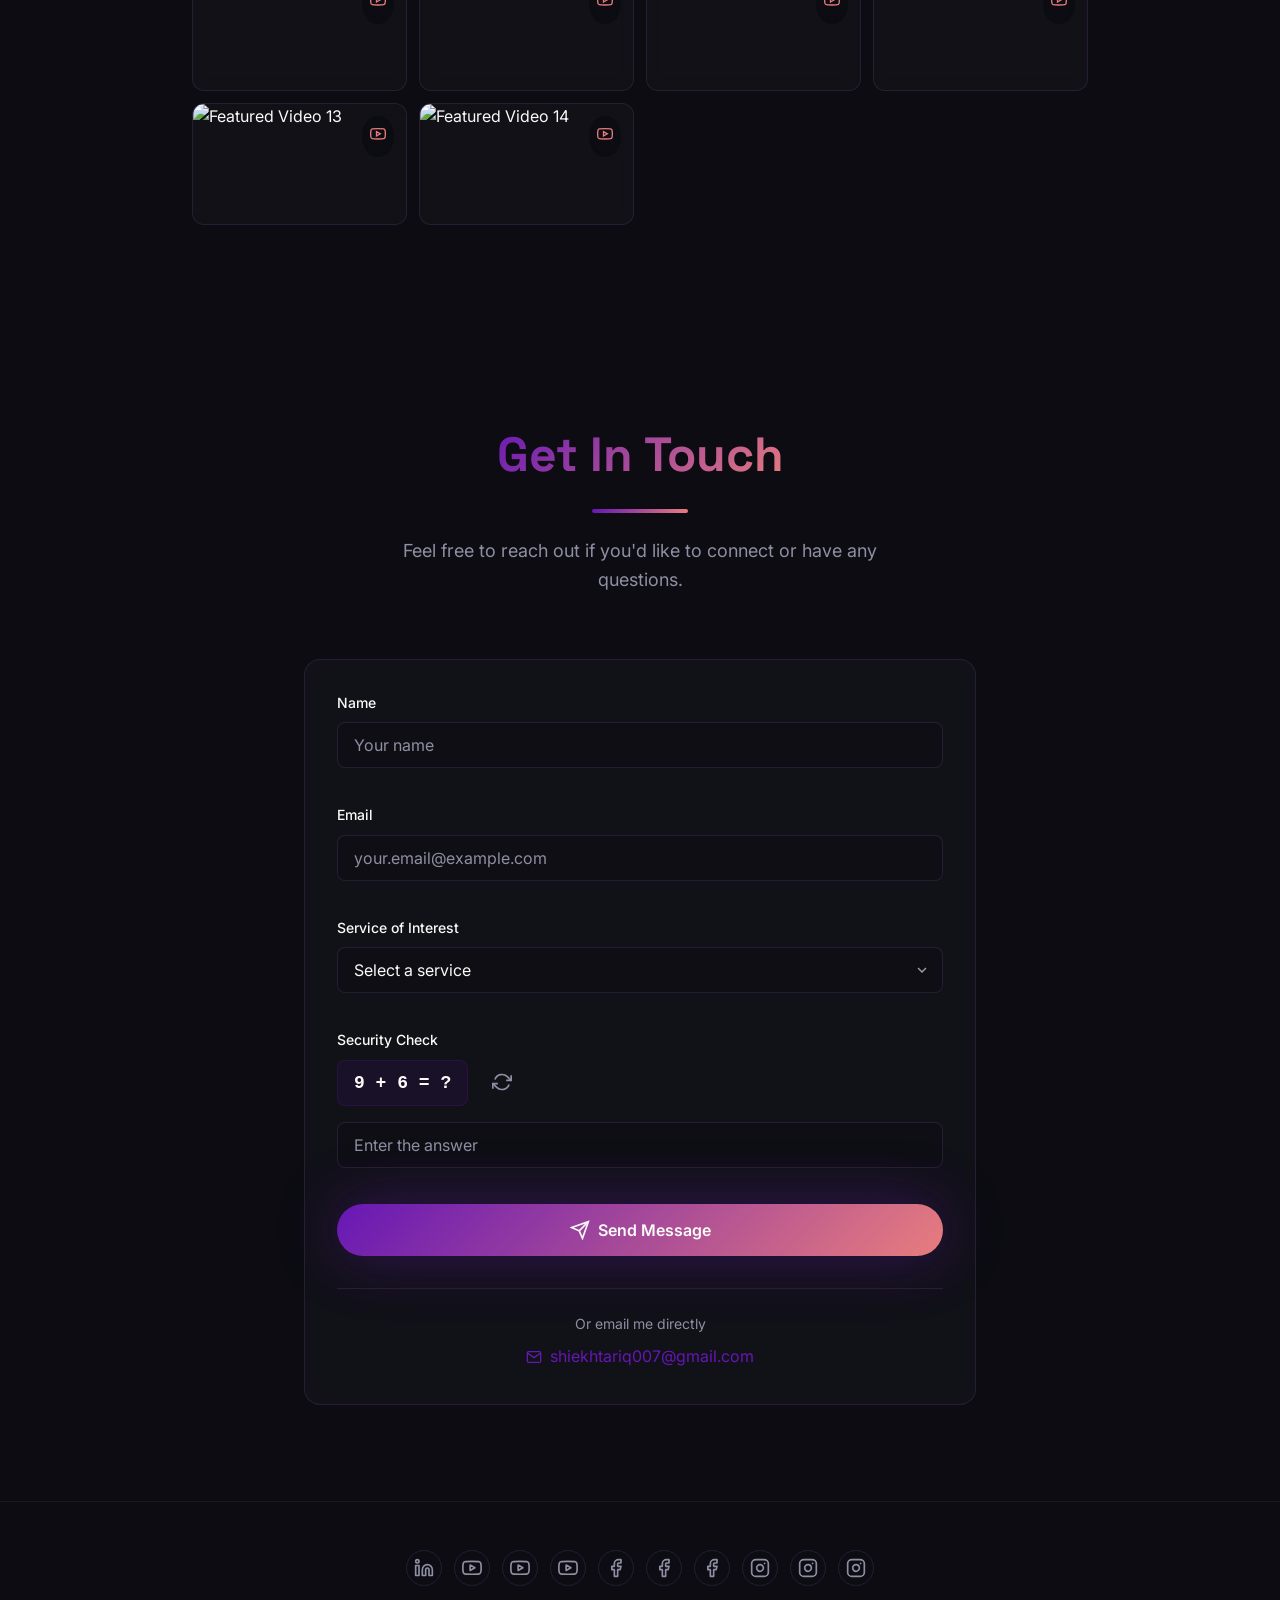
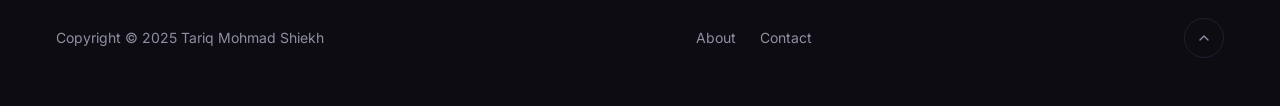
==== commit 3868d8fe: "Update copyright year to 2025 - Updated footer copyright in React component Footer.tsx from 2024 to " ====
--- a/static-site/index.html
+++ b/static-site/index.html
@@ -1383,7 +1383,7 @@
 
       <!-- Footer Content -->
       <div class="footer-content">
-        <p class="footer-copyright">Copyright © 2024 Tariq Mohmad Shiekh</p>
+        <p class="footer-copyright">Copyright © 2025 Tariq Mohmad Shiekh</p>
         
         <nav class="footer-nav" aria-label="Footer navigation">
           <a href="#about">About</a>
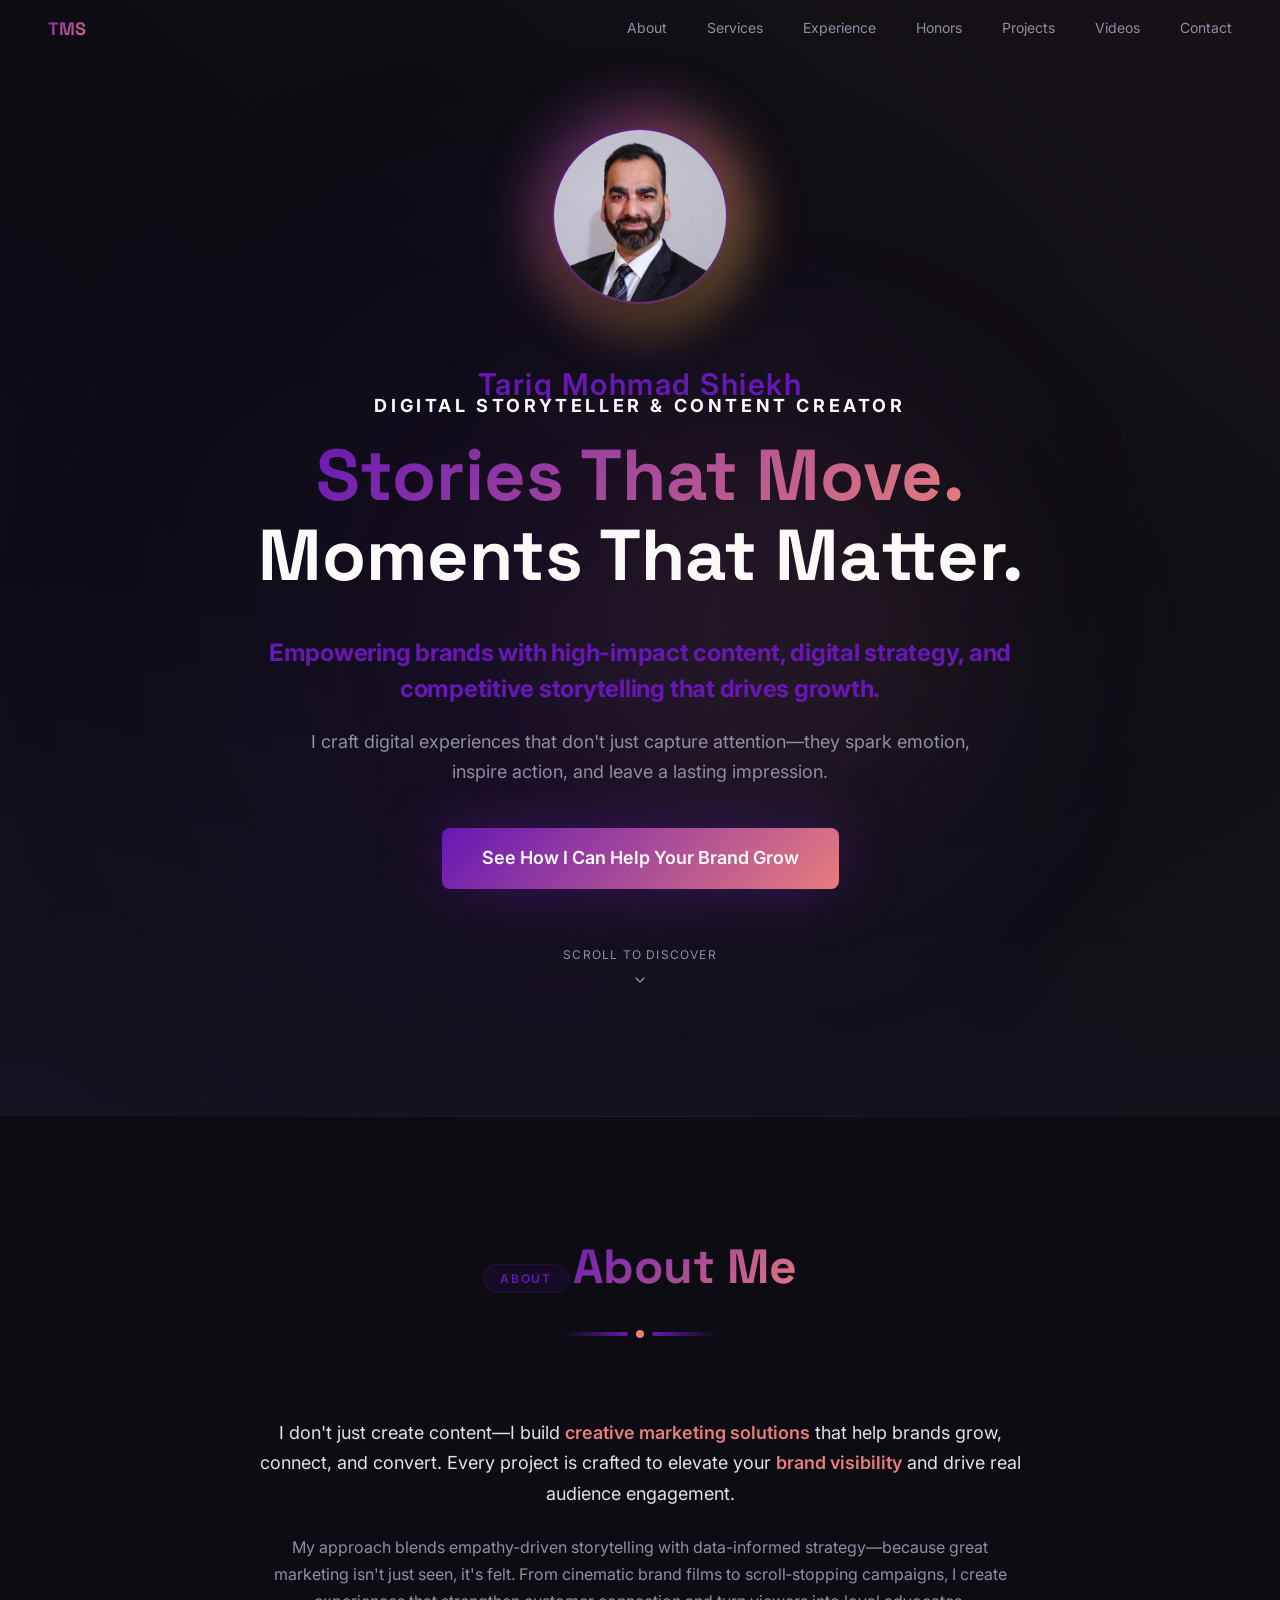
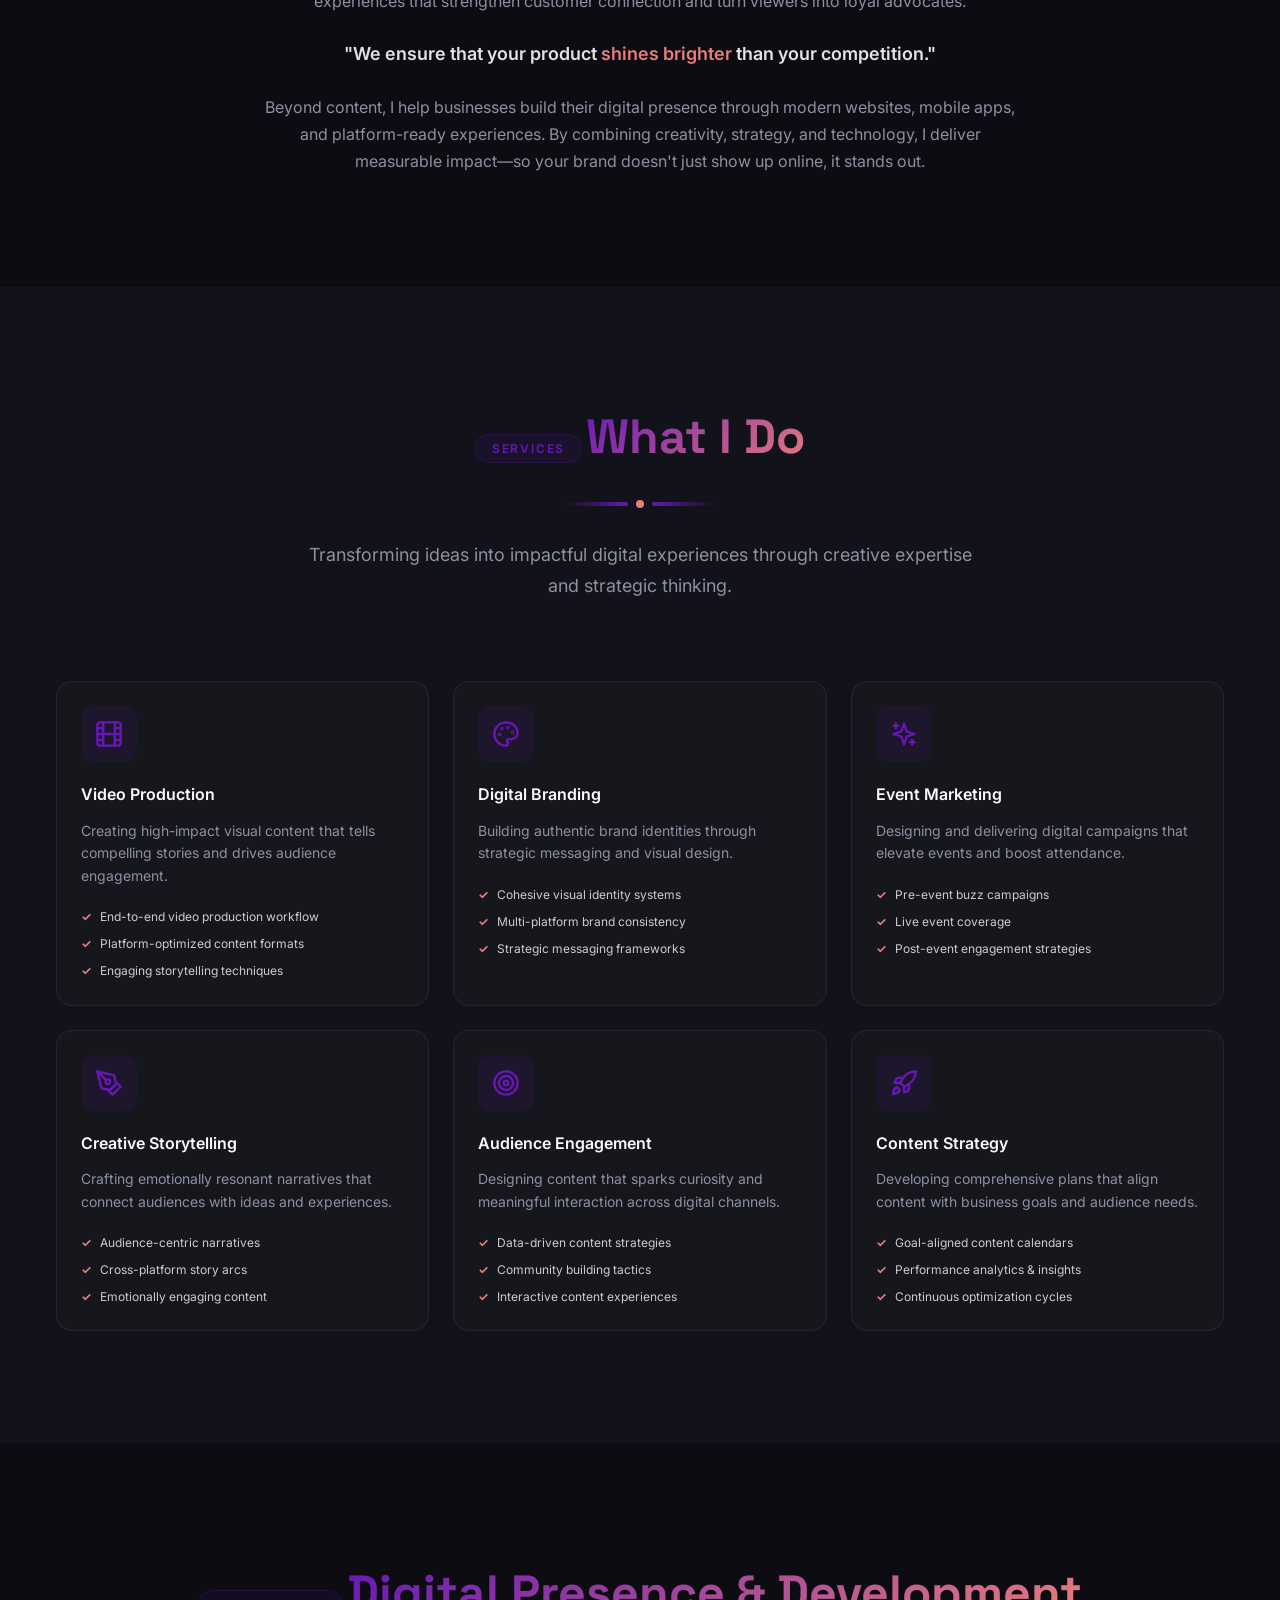
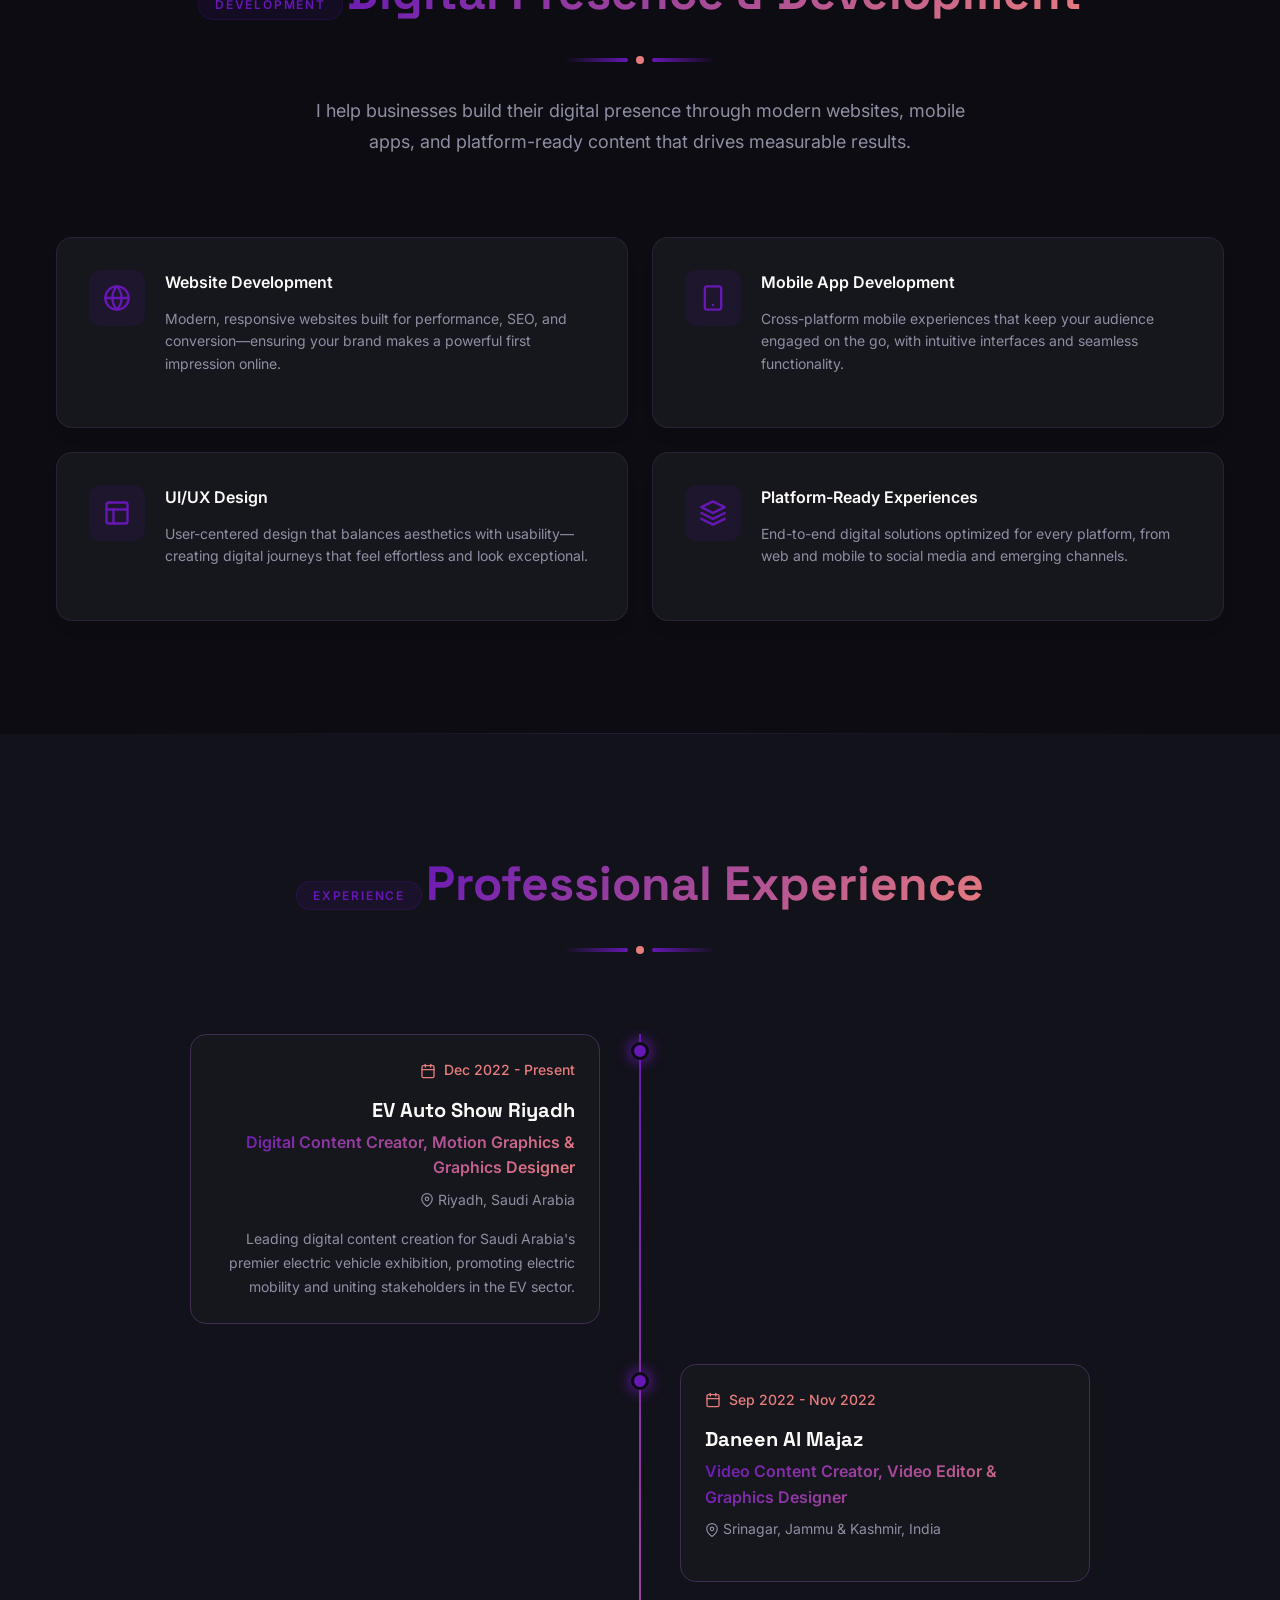
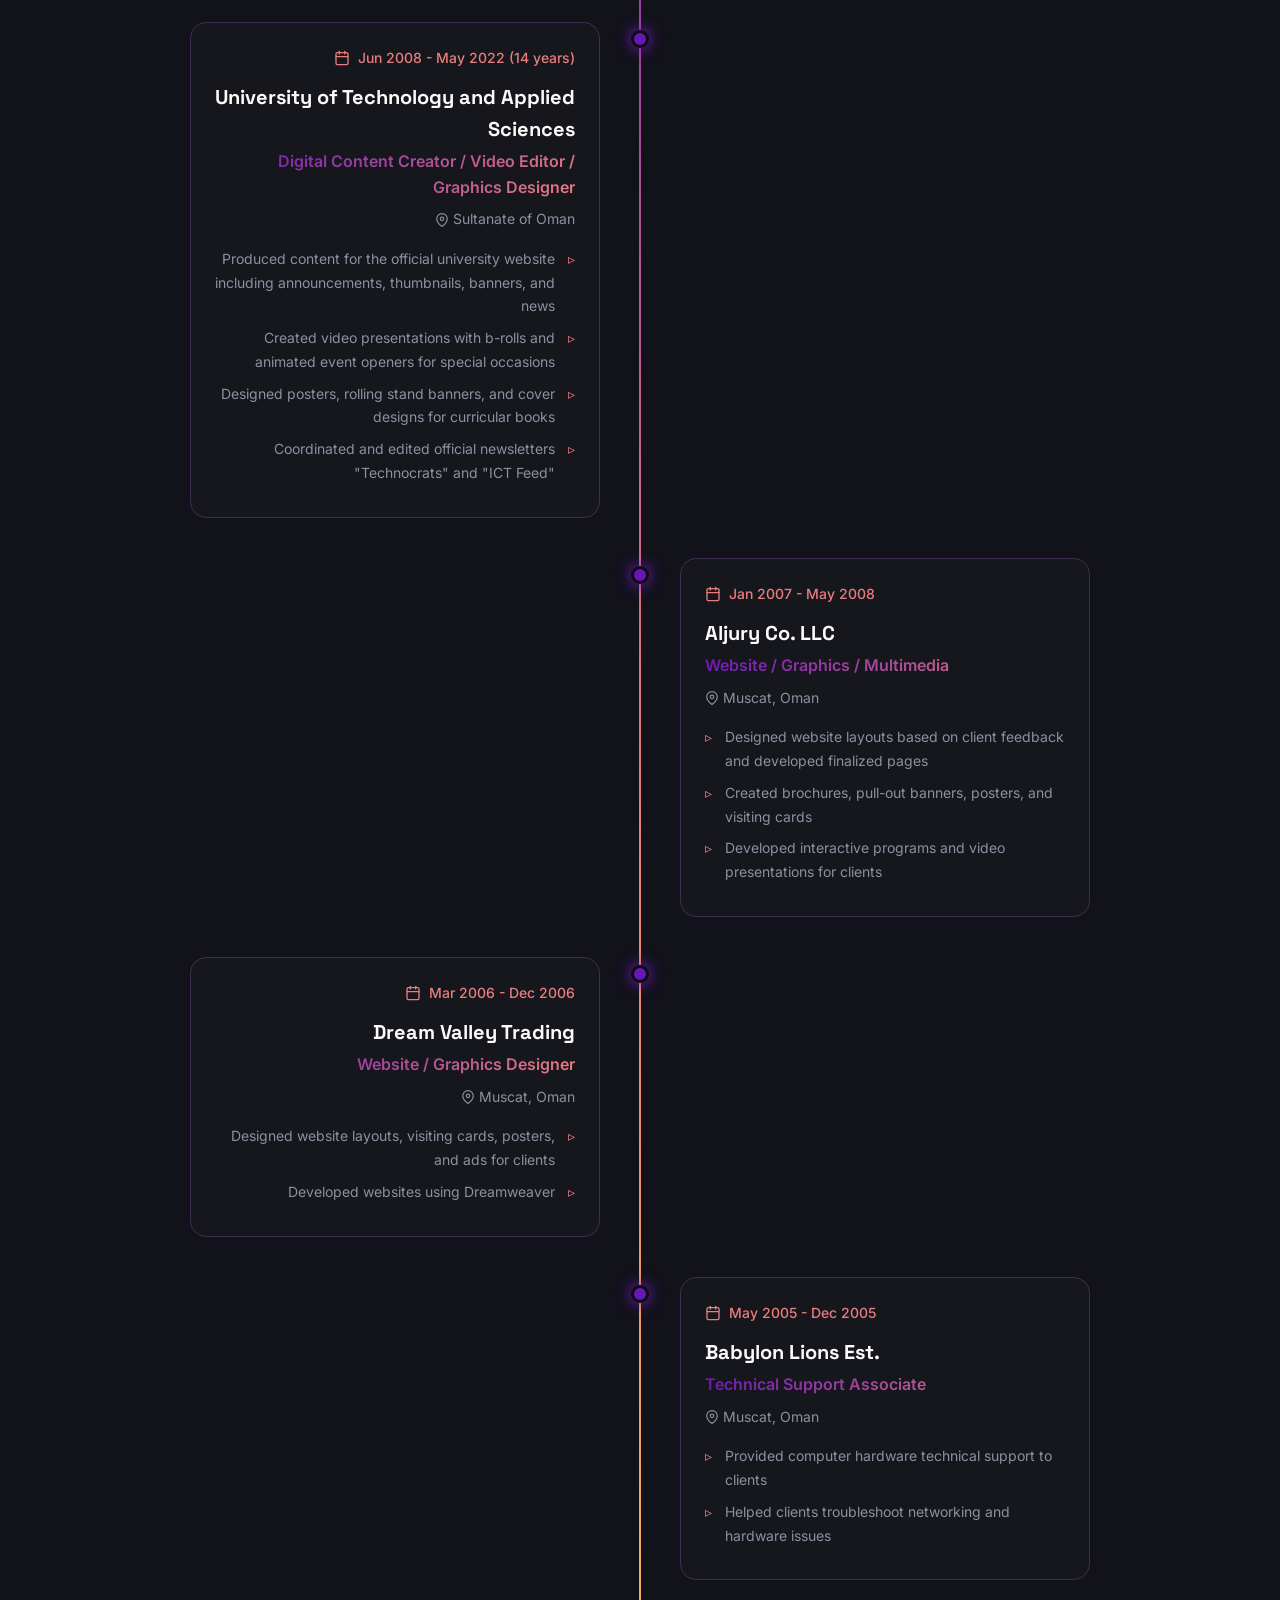
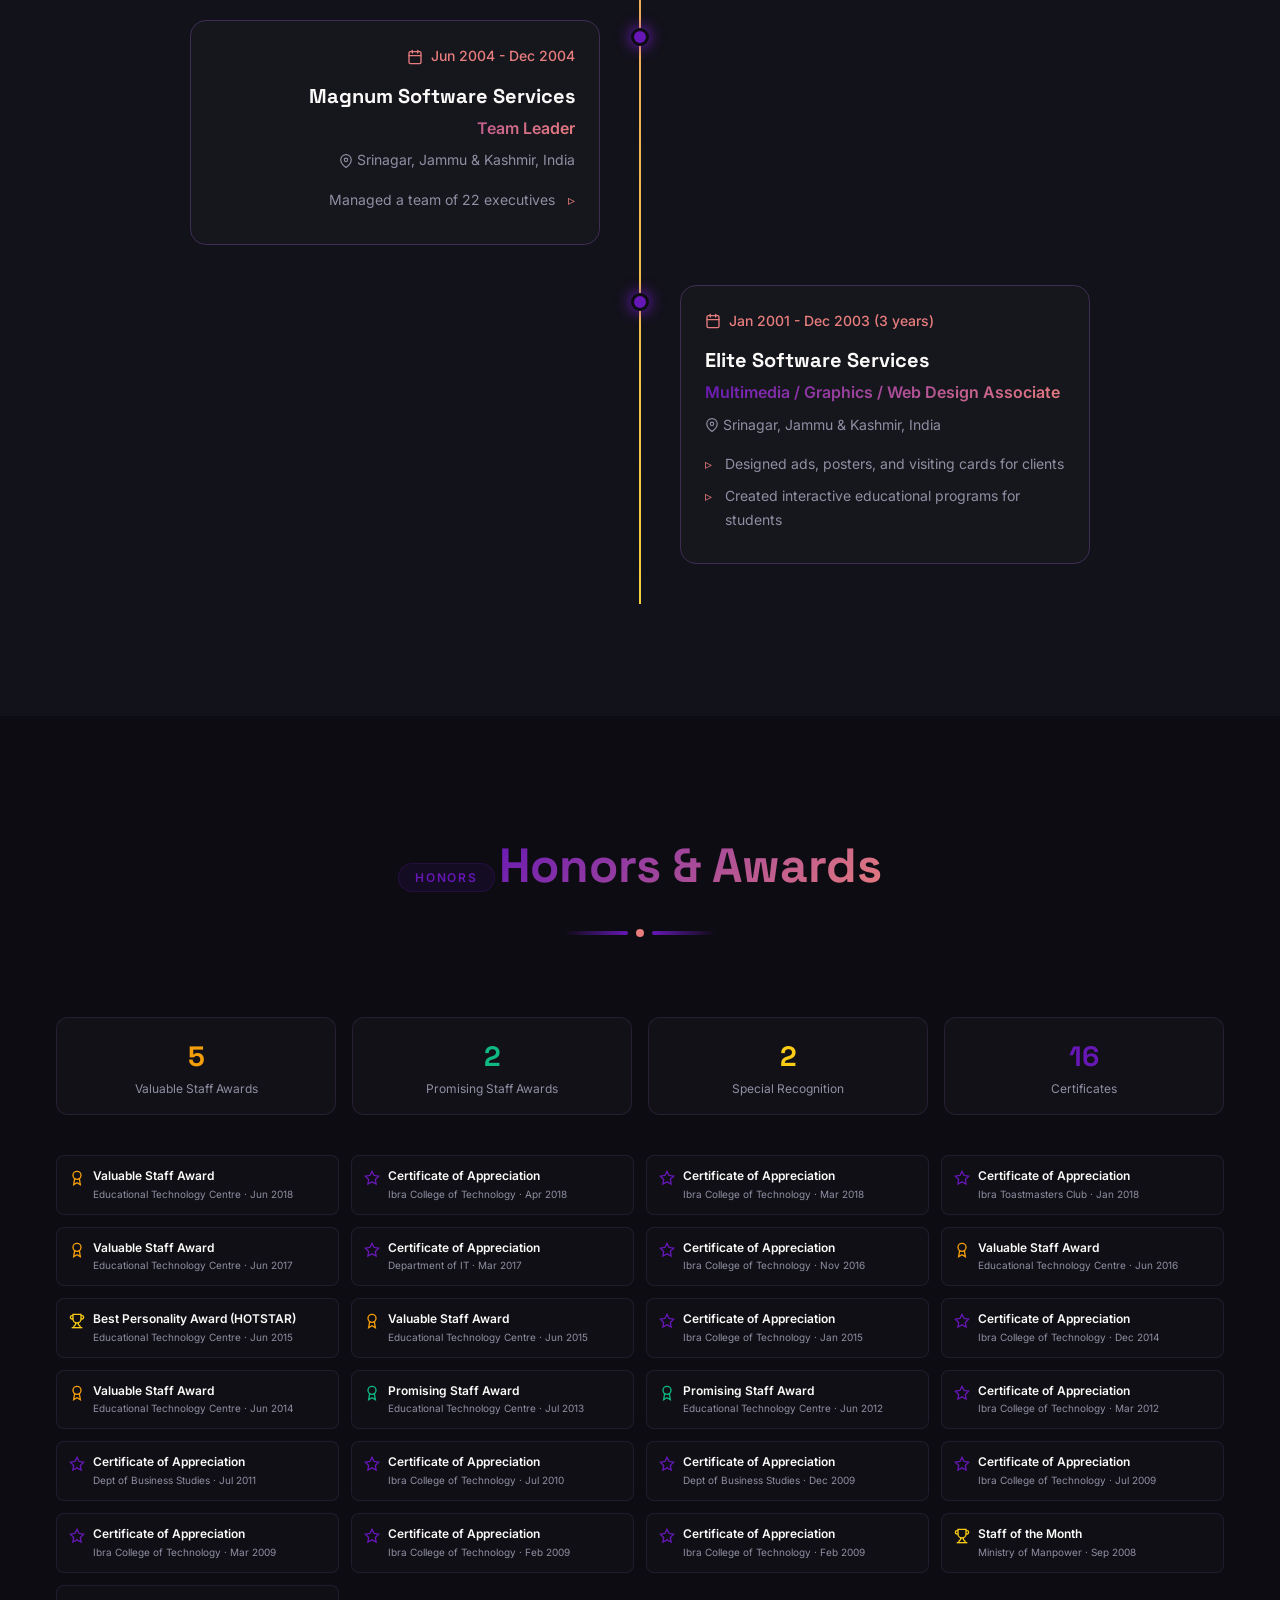
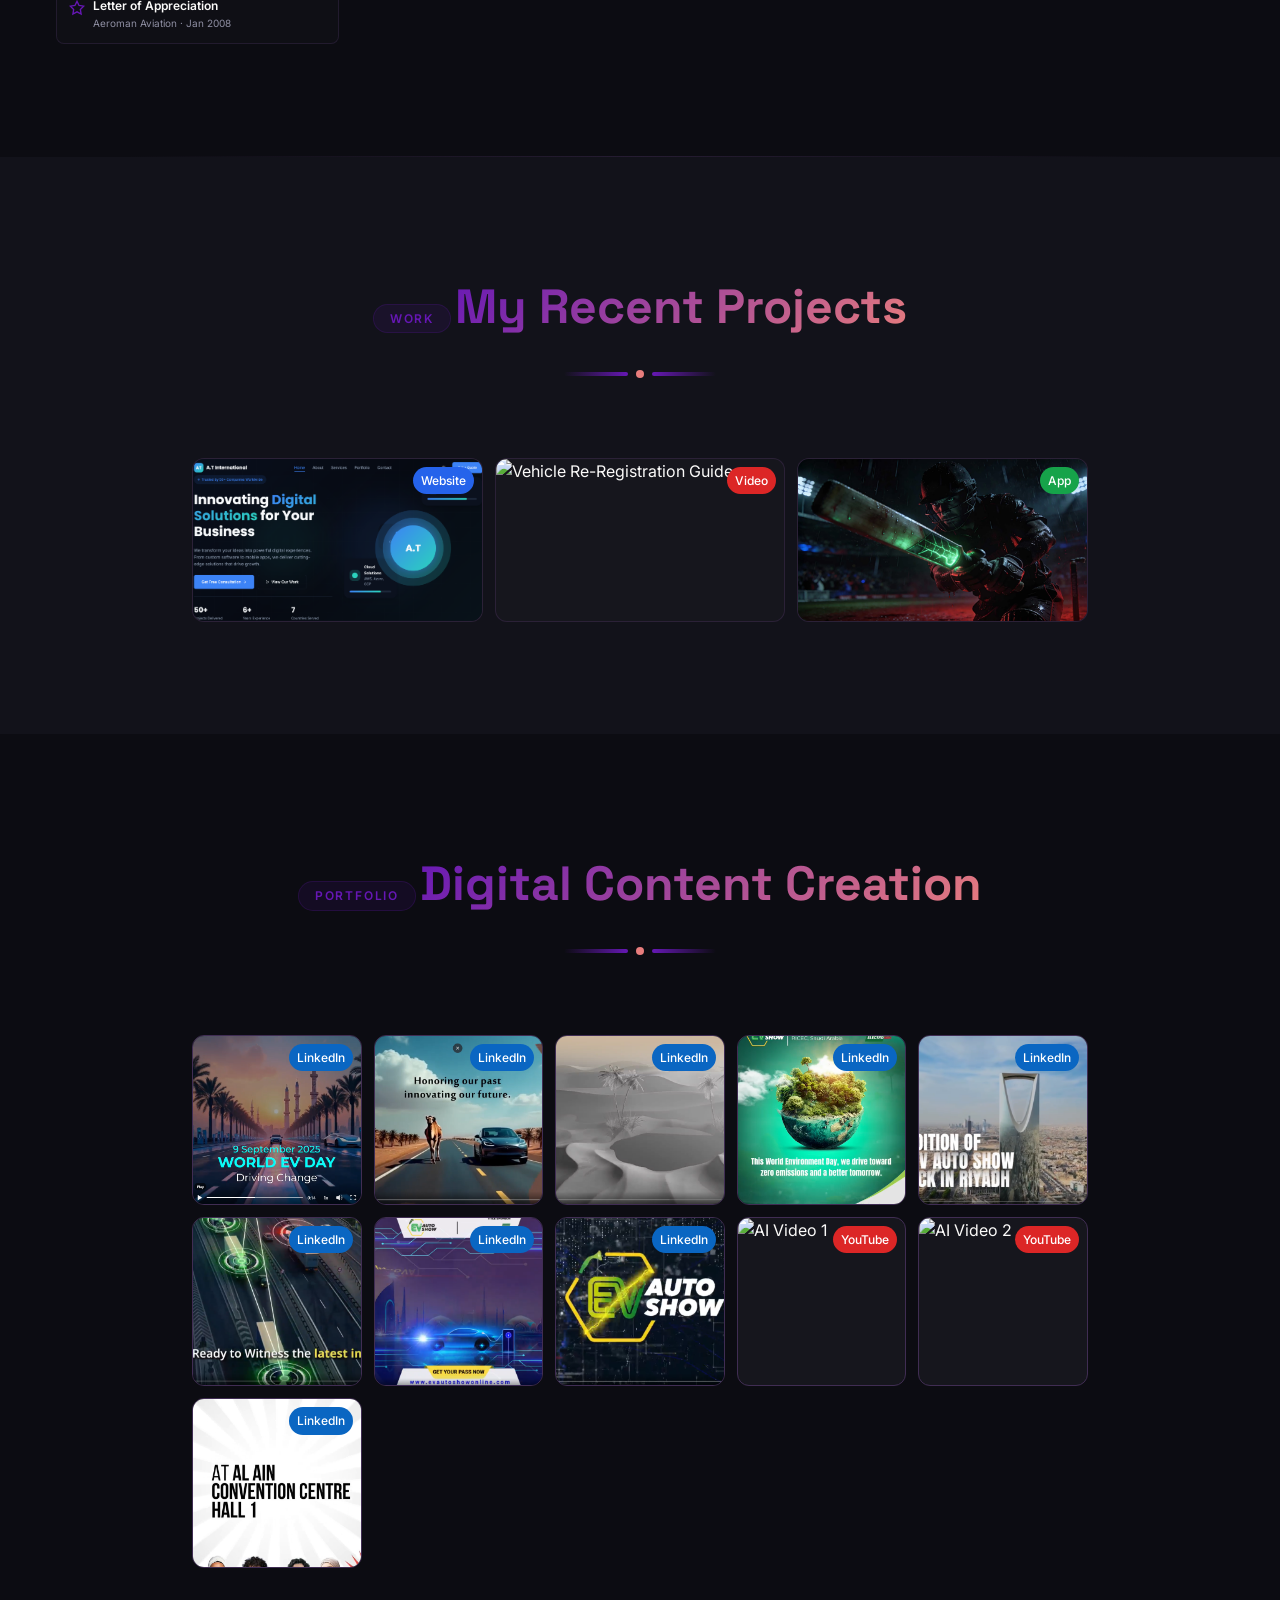
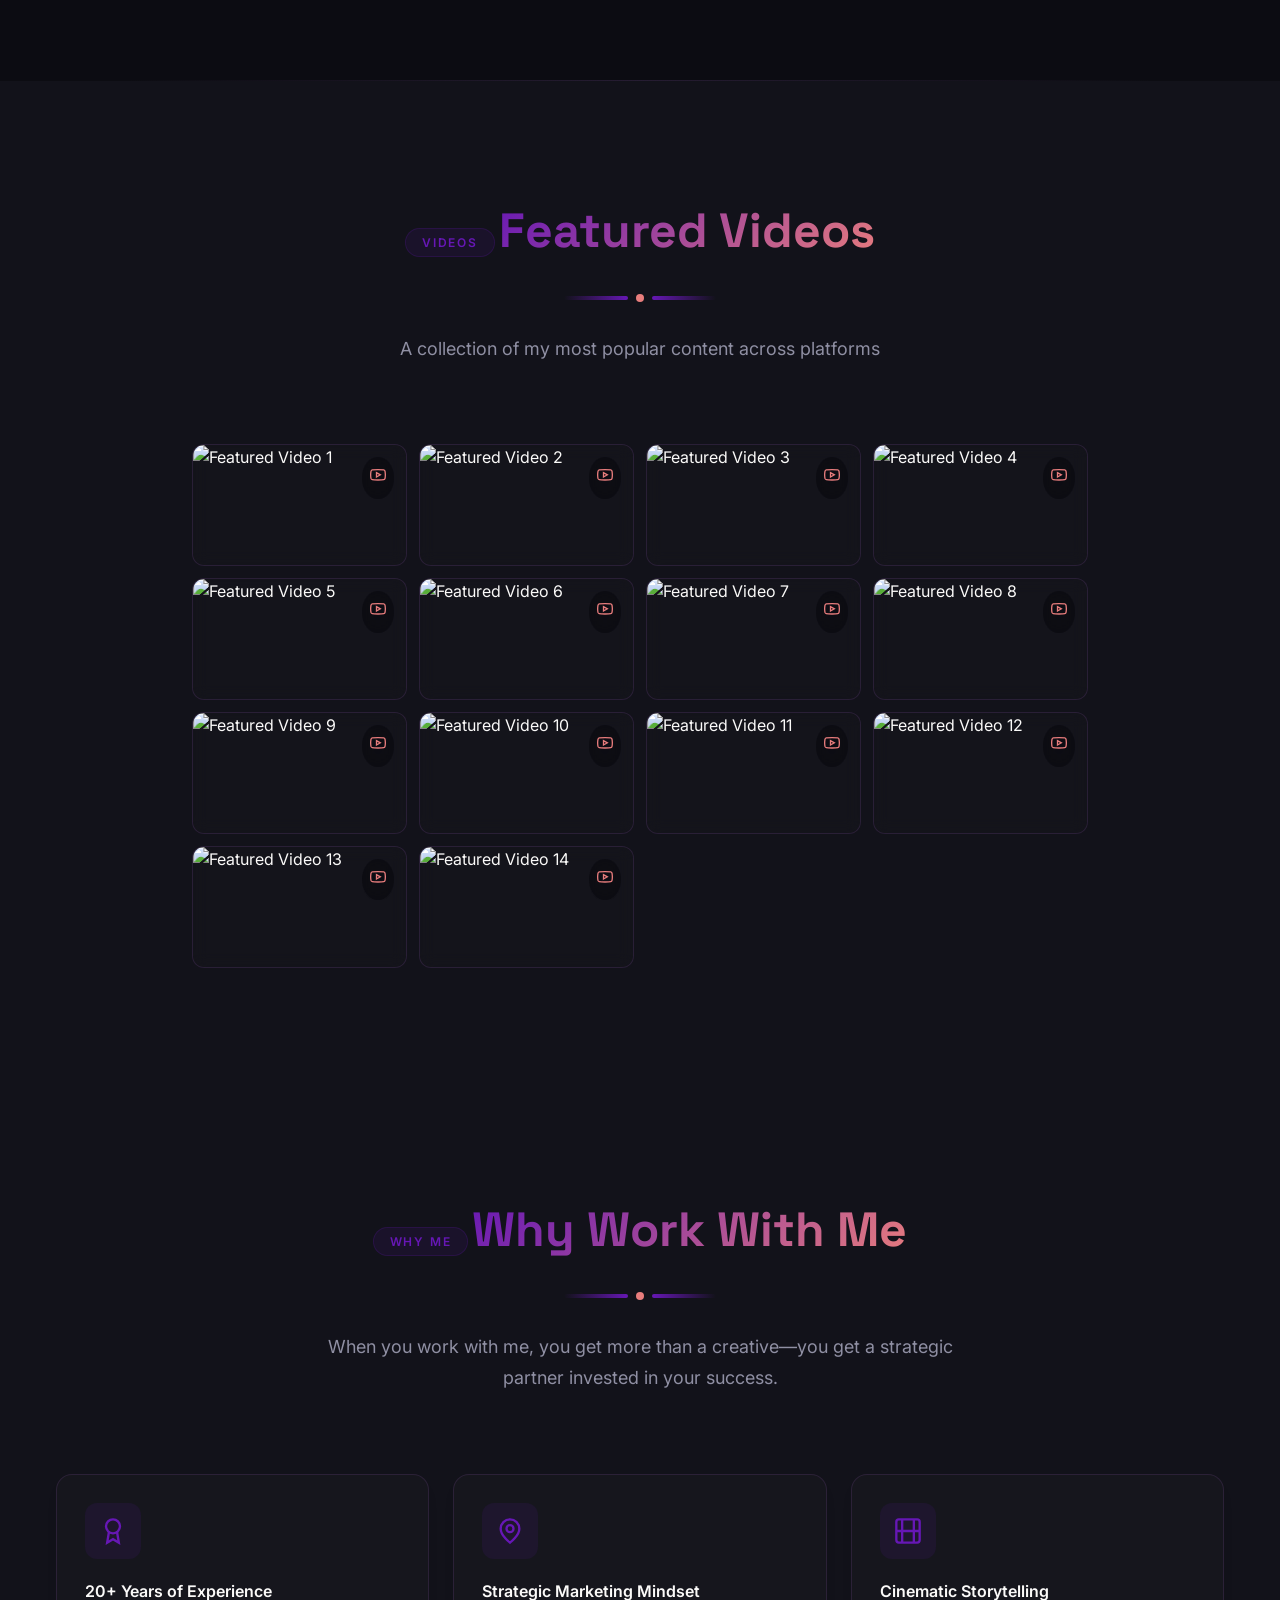
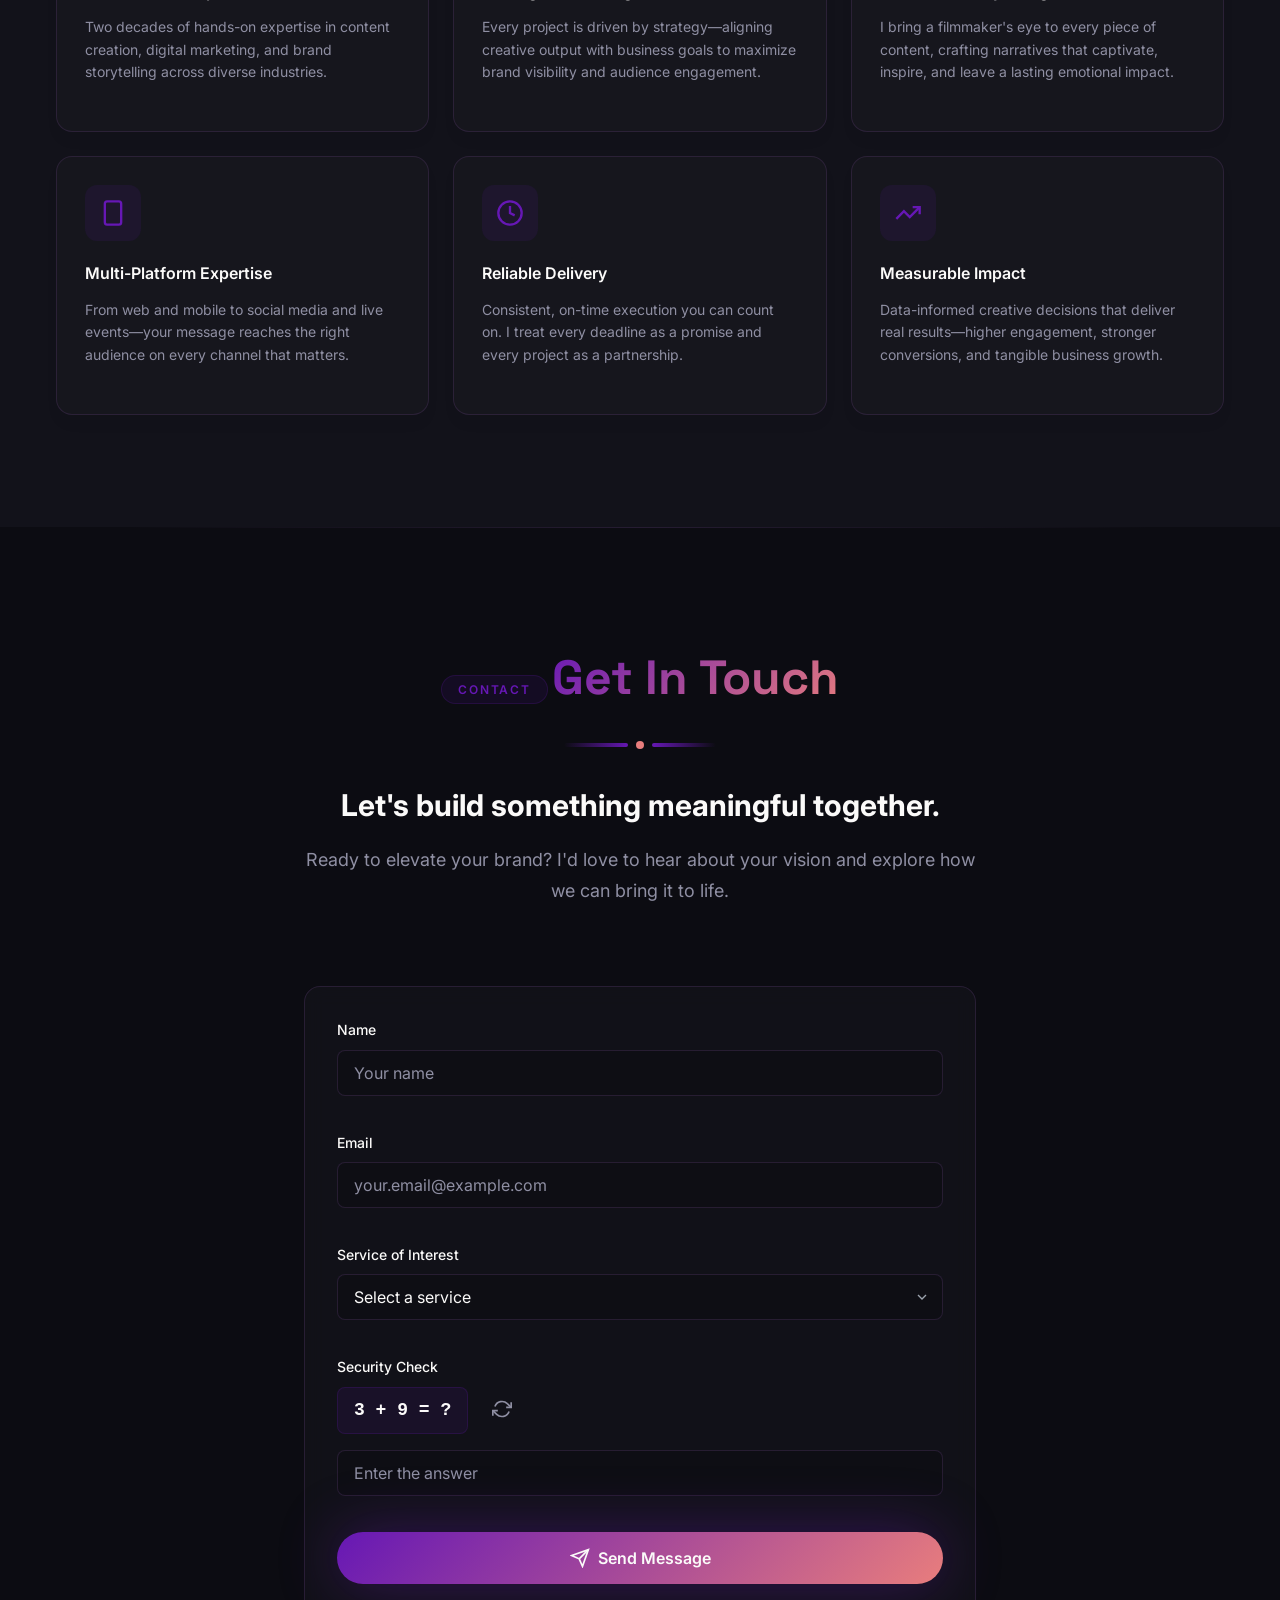
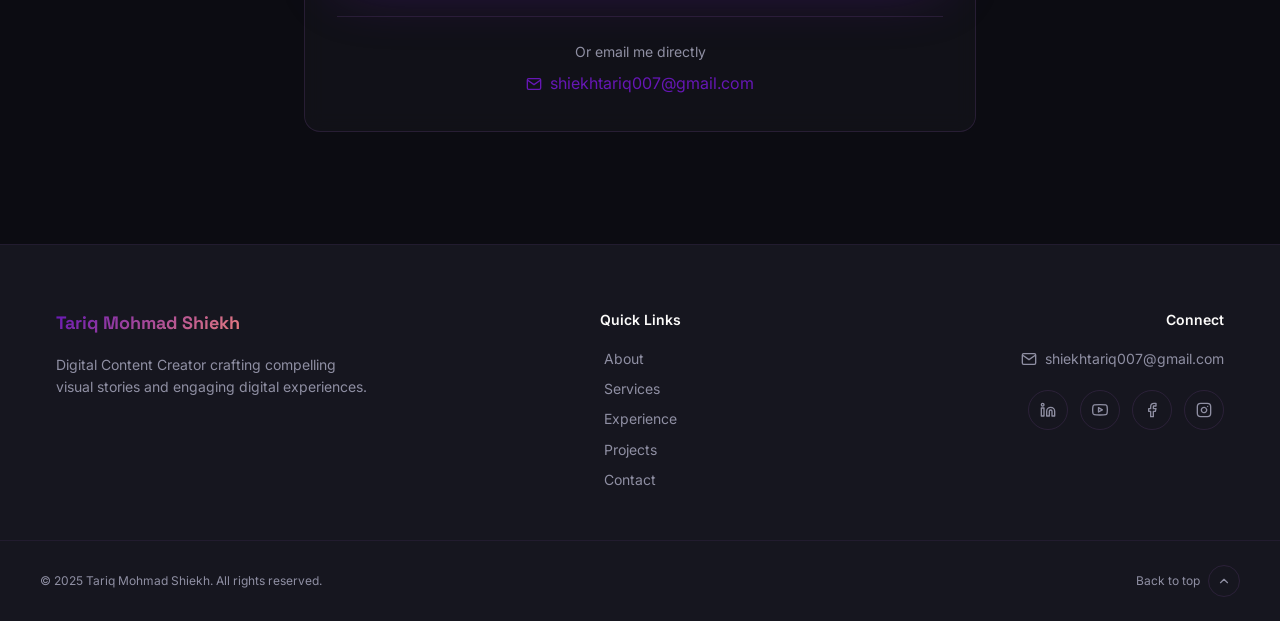
==== commit d0d31321: "Changes" ====
--- a/static-site/index.html
+++ b/static-site/index.html
@@ -7,7 +7,7 @@
   
   <!-- SEO Meta Tags -->
   <title>Tariq Mohmad Shiekh | Digital Creator & Storyteller</title>
-  <meta name="description" content="A digital creator driven by curiosity, empathy, and a love for meaningful storytelling. Crafting visuals and narratives that resonate across YouTube, Instagram, Facebook, and other digital platforms.">
+  <meta name="description" content="Empowering audiences with meaningful digital experiences. Video production, digital branding, and creative storytelling by Tariq Mohmad Shiekh.">
   <meta name="keywords" content="digital creator, video production, storytelling, content creation, YouTube, Instagram, digital branding">
   <meta name="author" content="Tariq Mohmad Shiekh">
   <meta name="robots" content="index, follow">
@@ -16,13 +16,13 @@
   <meta property="og:type" content="website">
   <meta property="og:url" content="https://tariqshiekh.com/">
   <meta property="og:title" content="Tariq Mohmad Shiekh | Digital Creator & Storyteller">
-  <meta property="og:description" content="A digital creator driven by curiosity, empathy, and a love for meaningful storytelling.">
+  <meta property="og:description" content="Empowering audiences with meaningful digital experiences.">
   <meta property="og:image" content="assets/images/profile-photo.jpg">
   
   <!-- Twitter Card -->
   <meta name="twitter:card" content="summary_large_image">
   <meta name="twitter:title" content="Tariq Mohmad Shiekh | Digital Creator & Storyteller">
-  <meta name="twitter:description" content="A digital creator driven by curiosity, empathy, and a love for meaningful storytelling.">
+  <meta name="twitter:description" content="Empowering audiences with meaningful digital experiences.">
   <meta name="twitter:image" content="assets/images/profile-photo.jpg">
   
   <!-- Canonical URL -->
@@ -39,12 +39,23 @@
   <!-- Styles -->
   <link rel="stylesheet" href="css/styles.css">
   
-  <!-- Critical CSS (Inline for performance) -->
-  <style>
-    /* Critical above-the-fold styles */
-    body { opacity: 1; }
-    .hero { display: flex; min-height: 100vh; }
-  </style>
+  <!-- JSON-LD Structured Data -->
+  <script type="application/ld+json">
+  {
+    "@context": "https://schema.org",
+    "@type": "Person",
+    "name": "Tariq Mohmad Shiekh",
+    "url": "https://tariqshiekh.com",
+    "jobTitle": "Digital Content Creator & Storyteller",
+    "description": "Empowering audiences with meaningful digital experiences.",
+    "sameAs": [
+      "https://www.linkedin.com/in/shiekhtariq/",
+      "https://www.youtube.com/@SpaceStallionX",
+      "https://www.facebook.com/CreatarX/",
+      "https://www.instagram.com/spacestallionx/"
+    ]
+  }
+  </script>
 </head>
 <body>
   <!-- ========================================
@@ -57,6 +68,7 @@
       <!-- Desktop Navigation -->
       <div class="nav-links" id="navLinks">
         <a href="#about" class="nav-link">About</a>
+        <a href="#services" class="nav-link">Services</a>
         <a href="#experience" class="nav-link">Experience</a>
         <a href="#honors" class="nav-link">Honors</a>
         <a href="#projects" class="nav-link">Projects</a>
@@ -81,6 +93,7 @@
     <!-- Mobile Menu -->
     <div class="nav-mobile-menu" id="mobileMenu">
       <a href="#about" class="nav-mobile-link">About</a>
+      <a href="#services" class="nav-mobile-link">Services</a>
       <a href="#experience" class="nav-mobile-link">Experience</a>
       <a href="#honors" class="nav-mobile-link">Honors</a>
       <a href="#projects" class="nav-mobile-link">Projects</a>
@@ -95,9 +108,10 @@
     <section class="hero" aria-label="Hero section">
       <!-- Background Effects -->
       <div class="hero-bg">
-        <div class="hero-blob hero-blob-1 animate-pulse"></div>
-        <div class="hero-blob hero-blob-2 animate-pulse animation-delay-400"></div>
-        <div class="hero-blob hero-blob-3 animate-pulse animation-delay-800"></div>
+        <div class="hero-gradient-1"></div>
+        <div class="hero-gradient-2"></div>
+        <div class="hero-blob hero-blob-1"></div>
+        <div class="hero-blob hero-blob-2"></div>
       </div>
 
       <!-- Content -->
@@ -105,65 +119,118 @@
         <!-- Profile Photo -->
         <div class="animate-fade-up">
           <div class="hero-photo-wrapper">
-            <div class="hero-photo-glow animate-pulse"></div>
+            <div class="hero-photo-glow"></div>
             <img 
               src="assets/images/profile-photo.jpg" 
               alt="Tariq Mohmad Shiekh - Digital Creator" 
               class="hero-photo"
-              width="256"
-              height="256"
+              width="176"
+              height="176"
             >
           </div>
-        </div>
-
-        <p class="hero-welcome animate-fade-up animation-delay-200">Welcome</p>
-
-        <h1 class="hero-name animate-fade-up animation-delay-400">
-          <span class="gradient-text">TARIQ MOHMAD</span><br>
-          <span class="gradient-text">SHIEKH</span>
-        </h1>
-
-        <p class="hero-tagline animate-fade-up animation-delay-600">
-          Empowering audiences with meaningful digital experiences
+          <p class="hero-name-label">Tariq Mohmad Shiekh</p>
+        </div>
+
+        <!-- Hook Headline -->
+        <div class="animate-fade-up animation-delay-200 hero-headline-group">
+          <p class="hero-subtitle">Digital Storyteller & Content Creator</p>
+          <h1 class="hero-title">
+            <span class="gradient-text">Stories That Move.</span>
+            <br>
+            <span class="hero-title-alt">Moments That Matter.</span>
+          </h1>
+        </div>
+
+        <!-- Strategic Value Line -->
+        <p class="hero-value-line animate-fade-up animation-delay-400">
+          Empowering brands with high-impact content, digital strategy, and competitive storytelling that drives growth.
         </p>
-      </div>
-
-      <!-- Scroll Indicator -->
-      <button class="hero-scroll-btn animate-fade-in animation-delay-800" aria-label="Scroll to about section">
-        <svg class="animate-bounce" viewBox="0 0 24 24" fill="none" stroke="currentColor" stroke-width="2" stroke-linecap="round" stroke-linejoin="round">
-          <polyline points="6,9 12,15 18,9"></polyline>
-        </svg>
-      </button>
+
+        <!-- Supporting Subheadline -->
+        <p class="hero-tagline animate-fade-up animation-delay-400">
+          I craft digital experiences that don't just capture attention—they spark emotion, 
+          inspire action, and leave a lasting impression.
+        </p>
+
+        <!-- CTA -->
+        <div class="hero-cta animate-fade-up animation-delay-600">
+          <a href="#projects" class="hero-cta-btn">
+            See How I Can Help Your Brand Grow
+          </a>
+          
+          <!-- Scroll Indicator -->
+          <div class="hero-scroll-indicator">
+            <span class="hero-scroll-text">Scroll to discover</span>
+            <svg class="animate-bounce" viewBox="0 0 24 24" fill="none" stroke="currentColor" stroke-width="2" stroke-linecap="round" stroke-linejoin="round" width="16" height="16">
+              <polyline points="6,9 12,15 18,9"></polyline>
+            </svg>
+          </div>
+        </div>
+      </div>
     </section>
+
+    <!-- Section Divider -->
+    <div class="section-divider-line"></div>
 
     <!-- ========================================
          ABOUT SECTION
     ======================================== -->
     <section id="about" class="section" aria-label="About section">
+      <div class="container-narrow">
+        <!-- Section Header -->
+        <header class="section-header">
+          <span class="section-label">About</span>
+          <h2 class="section-title gradient-text">About Me</h2>
+          <div class="section-ornament">
+            <div class="ornament-line ornament-line-left"></div>
+            <div class="ornament-dot"></div>
+            <div class="ornament-line ornament-line-right"></div>
+          </div>
+        </header>
+
+        <!-- Story content -->
+        <div class="about-text-centered">
+          <p class="about-lead">
+            I don't just create content—I build <span class="about-highlight">creative marketing solutions</span> that help brands grow, connect, and convert. Every project is crafted to elevate your <span class="about-highlight">brand visibility</span> and drive real audience engagement.
+          </p>
+          <p class="about-body">
+            My approach blends empathy-driven storytelling with data-informed strategy—because great marketing isn't just seen, it's felt. From cinematic brand films to scroll‑stopping campaigns, I create experiences that strengthen customer connection and turn viewers into loyal advocates.
+          </p>
+          <p class="about-quote">
+            "We ensure that your product <span class="about-highlight">shines brighter</span> than your competition."
+          </p>
+          <p class="about-body">
+            Beyond content, I help businesses build their digital presence through modern websites, mobile apps, and platform-ready experiences. By combining creativity, strategy, and technology, I deliver measurable impact—so your brand doesn't just show up online, it stands out.
+          </p>
+        </div>
+      </div>
+    </section>
+
+    <!-- ========================================
+         SERVICES SECTION
+    ======================================== -->
+    <section id="services" class="section section-muted" aria-label="Services section">
       <div class="container">
         <!-- Section Header -->
         <header class="section-header">
-          <h2 class="section-title gradient-text">About Me</h2>
-          <div class="section-divider"></div>
+          <span class="section-label">Services</span>
+          <h2 class="section-title gradient-text">What I Do</h2>
+          <div class="section-ornament">
+            <div class="ornament-line ornament-line-left"></div>
+            <div class="ornament-dot"></div>
+            <div class="ornament-line ornament-line-right"></div>
+          </div>
+          <p class="section-desc">
+            Transforming ideas into impactful digital experiences through creative expertise and strategic thinking.
+          </p>
         </header>
 
-        <!-- About Grid -->
-        <div class="about-grid">
-          <!-- Text Content -->
-          <div class="about-text">
-            <p>
-              A digital creator driven by curiosity, empathy, and a love for meaningful storytelling. I craft visuals and narratives that resonate across YouTube, Instagram, Facebook, and other digital platforms because I believe <span class="about-highlight">every story deserves to be told in a way that truly moves people</span>.
-            </p>
-            <p>
-              My work centers on turning ideas into emotionally engaging content—content that informs, inspires, and builds real connection with diverse audiences. With a commitment to constant growth and creative exploration, I approach every project with equal parts strategy and heart, aiming to create experiences that feel authentic, memorable, and genuinely impactful.
-            </p>
-          </div>
-
-          <!-- Milestones Grid -->
-          <div class="milestones-grid">
-            <!-- Video Production -->
-            <article class="milestone-card">
-              <svg class="milestone-icon" viewBox="0 0 24 24" fill="none" stroke="currentColor" stroke-width="2" stroke-linecap="round" stroke-linejoin="round">
+        <!-- Services Grid -->
+        <div class="services-grid">
+          <!-- Video Production -->
+          <article class="service-card animate-on-scroll">
+            <div class="service-icon-wrapper">
+              <svg class="service-icon" viewBox="0 0 24 24" fill="none" stroke="currentColor" stroke-width="2" stroke-linecap="round" stroke-linejoin="round">
                 <rect x="2" y="2" width="20" height="20" rx="2.18" ry="2.18"></rect>
                 <line x1="7" y1="2" x2="7" y2="22"></line>
                 <line x1="17" y1="2" x2="17" y2="22"></line>
@@ -173,74 +240,208 @@
                 <line x1="17" y1="17" x2="22" y2="17"></line>
                 <line x1="17" y1="7" x2="22" y2="7"></line>
               </svg>
-              <h3 class="milestone-title">Video Production</h3>
-              <p class="milestone-desc">Creating high-impact visual content that tells compelling stories and drives audience engagement across platforms.</p>
-            </article>
-
-            <!-- Digital Branding -->
-            <article class="milestone-card">
-              <svg class="milestone-icon" viewBox="0 0 24 24" fill="none" stroke="currentColor" stroke-width="2" stroke-linecap="round" stroke-linejoin="round">
+            </div>
+            <h4 class="service-title">Video Production</h4>
+            <p class="service-desc">Creating high-impact visual content that tells compelling stories and drives audience engagement.</p>
+            <ul class="service-benefits">
+              <li><span class="benefit-check">✓</span> End-to-end video production workflow</li>
+              <li><span class="benefit-check">✓</span> Platform-optimized content formats</li>
+              <li><span class="benefit-check">✓</span> Engaging storytelling techniques</li>
+            </ul>
+          </article>
+
+          <!-- Digital Branding -->
+          <article class="service-card animate-on-scroll">
+            <div class="service-icon-wrapper">
+              <svg class="service-icon" viewBox="0 0 24 24" fill="none" stroke="currentColor" stroke-width="2" stroke-linecap="round" stroke-linejoin="round">
                 <circle cx="13.5" cy="6.5" r=".5"></circle>
                 <circle cx="17.5" cy="10.5" r=".5"></circle>
                 <circle cx="8.5" cy="7.5" r=".5"></circle>
                 <circle cx="6.5" cy="12.5" r=".5"></circle>
                 <path d="M12 2C6.5 2 2 6.5 2 12s4.5 10 10 10c.926 0 1.648-.746 1.648-1.688 0-.437-.18-.835-.437-1.125-.29-.289-.438-.652-.438-1.125a1.64 1.64 0 0 1 1.668-1.668h1.996c3.051 0 5.555-2.503 5.555-5.555C21.965 6.012 17.461 2 12 2z"></path>
               </svg>
-              <h3 class="milestone-title">Digital Branding</h3>
-              <p class="milestone-desc">Building authentic brand identities through strategic messaging, visual design, and multi-platform content execution.</p>
-            </article>
-
-            <!-- Event Marketing -->
-            <article class="milestone-card">
-              <svg class="milestone-icon" viewBox="0 0 24 24" fill="none" stroke="currentColor" stroke-width="2" stroke-linecap="round" stroke-linejoin="round">
+            </div>
+            <h4 class="service-title">Digital Branding</h4>
+            <p class="service-desc">Building authentic brand identities through strategic messaging and visual design.</p>
+            <ul class="service-benefits">
+              <li><span class="benefit-check">✓</span> Cohesive visual identity systems</li>
+              <li><span class="benefit-check">✓</span> Multi-platform brand consistency</li>
+              <li><span class="benefit-check">✓</span> Strategic messaging frameworks</li>
+            </ul>
+          </article>
+
+          <!-- Event Marketing -->
+          <article class="service-card animate-on-scroll">
+            <div class="service-icon-wrapper">
+              <svg class="service-icon" viewBox="0 0 24 24" fill="none" stroke="currentColor" stroke-width="2" stroke-linecap="round" stroke-linejoin="round">
                 <path d="m12 3-1.912 5.813a2 2 0 0 1-1.275 1.275L3 12l5.813 1.912a2 2 0 0 1 1.275 1.275L12 21l1.912-5.813a2 2 0 0 1 1.275-1.275L21 12l-5.813-1.912a2 2 0 0 1-1.275-1.275L12 3Z"></path>
                 <path d="M5 3v4"></path>
                 <path d="M19 17v4"></path>
                 <path d="M3 5h4"></path>
                 <path d="M17 19h4"></path>
               </svg>
-              <h3 class="milestone-title">Event Marketing</h3>
-              <p class="milestone-desc">Designing and delivering digital campaigns that elevate events, boost attendance, and strengthen stakeholder engagement.</p>
-            </article>
-
-            <!-- Continuous Learning -->
-            <article class="milestone-card">
-              <svg class="milestone-icon" viewBox="0 0 24 24" fill="none" stroke="currentColor" stroke-width="2" stroke-linecap="round" stroke-linejoin="round">
+            </div>
+            <h4 class="service-title">Event Marketing</h4>
+            <p class="service-desc">Designing and delivering digital campaigns that elevate events and boost attendance.</p>
+            <ul class="service-benefits">
+              <li><span class="benefit-check">✓</span> Pre-event buzz campaigns</li>
+              <li><span class="benefit-check">✓</span> Live event coverage</li>
+              <li><span class="benefit-check">✓</span> Post-event engagement strategies</li>
+            </ul>
+          </article>
+
+          <!-- Creative Storytelling -->
+          <article class="service-card animate-on-scroll">
+            <div class="service-icon-wrapper">
+              <svg class="service-icon" viewBox="0 0 24 24" fill="none" stroke="currentColor" stroke-width="2" stroke-linecap="round" stroke-linejoin="round">
+                <path d="M12 19l7-7 3 3-7 7-3-3z"></path>
+                <path d="M18 13l-1.5-7.5L2 2l3.5 14.5L13 18l5-5z"></path>
+                <path d="M2 2l7.586 7.586"></path>
+                <circle cx="11" cy="11" r="2"></circle>
+              </svg>
+            </div>
+            <h4 class="service-title">Creative Storytelling</h4>
+            <p class="service-desc">Crafting emotionally resonant narratives that connect audiences with ideas and experiences.</p>
+            <ul class="service-benefits">
+              <li><span class="benefit-check">✓</span> Audience-centric narratives</li>
+              <li><span class="benefit-check">✓</span> Cross-platform story arcs</li>
+              <li><span class="benefit-check">✓</span> Emotionally engaging content</li>
+            </ul>
+          </article>
+
+          <!-- Audience Engagement -->
+          <article class="service-card animate-on-scroll">
+            <div class="service-icon-wrapper">
+              <svg class="service-icon" viewBox="0 0 24 24" fill="none" stroke="currentColor" stroke-width="2" stroke-linecap="round" stroke-linejoin="round">
+                <circle cx="12" cy="12" r="10"></circle>
+                <circle cx="12" cy="12" r="6"></circle>
+                <circle cx="12" cy="12" r="2"></circle>
+              </svg>
+            </div>
+            <h4 class="service-title">Audience Engagement</h4>
+            <p class="service-desc">Designing content that sparks curiosity and meaningful interaction across digital channels.</p>
+            <ul class="service-benefits">
+              <li><span class="benefit-check">✓</span> Data-driven content strategies</li>
+              <li><span class="benefit-check">✓</span> Community building tactics</li>
+              <li><span class="benefit-check">✓</span> Interactive content experiences</li>
+            </ul>
+          </article>
+
+          <!-- Content Strategy -->
+          <article class="service-card animate-on-scroll">
+            <div class="service-icon-wrapper">
+              <svg class="service-icon" viewBox="0 0 24 24" fill="none" stroke="currentColor" stroke-width="2" stroke-linecap="round" stroke-linejoin="round">
                 <path d="M4.5 16.5c-1.5 1.26-2 5-2 5s3.74-.5 5-2c.71-.84.7-2.13-.09-2.91a2.18 2.18 0 0 0-2.91-.09z"></path>
                 <path d="m12 15-3-3a22 22 0 0 1 2-3.95A12.88 12.88 0 0 1 22 2c0 2.72-.78 7.5-6 11a22.35 22.35 0 0 1-4 2z"></path>
                 <path d="M9 12H4s.55-3.03 2-4c1.62-1.08 5 0 5 0"></path>
                 <path d="M12 15v5s3.03-.55 4-2c1.08-1.62 0-5 0-5"></path>
               </svg>
-              <h3 class="milestone-title">Continuous Learning</h3>
-              <p class="milestone-desc">Expanding creative capabilities through ongoing self-development and exploration of emerging digital tools and techniques.</p>
-            </article>
-
-            <!-- Creative Storytelling -->
-            <article class="milestone-card">
-              <svg class="milestone-icon" viewBox="0 0 24 24" fill="none" stroke="currentColor" stroke-width="2" stroke-linecap="round" stroke-linejoin="round">
-                <path d="M12 19l7-7 3 3-7 7-3-3z"></path>
-                <path d="M18 13l-1.5-7.5L2 2l3.5 14.5L13 18l5-5z"></path>
-                <path d="M2 2l7.586 7.586"></path>
-                <circle cx="11" cy="11" r="2"></circle>
-              </svg>
-              <h3 class="milestone-title">Creative Storytelling</h3>
-              <p class="milestone-desc">Crafting emotionally resonant narratives that connect audiences with ideas, brands, and experiences.</p>
-            </article>
-
-            <!-- Audience Engagement -->
-            <article class="milestone-card">
-              <svg class="milestone-icon" viewBox="0 0 24 24" fill="none" stroke="currentColor" stroke-width="2" stroke-linecap="round" stroke-linejoin="round">
-                <circle cx="12" cy="12" r="10"></circle>
-                <circle cx="12" cy="12" r="6"></circle>
-                <circle cx="12" cy="12" r="2"></circle>
-              </svg>
-              <h3 class="milestone-title">Audience Engagement</h3>
-              <p class="milestone-desc">Designing content that sparks curiosity, emotional connection, and meaningful interaction across digital channels.</p>
-            </article>
-          </div>
+            </div>
+            <h4 class="service-title">Content Strategy</h4>
+            <p class="service-desc">Developing comprehensive plans that align content with business goals and audience needs.</p>
+            <ul class="service-benefits">
+              <li><span class="benefit-check">✓</span> Goal-aligned content calendars</li>
+              <li><span class="benefit-check">✓</span> Performance analytics & insights</li>
+              <li><span class="benefit-check">✓</span> Continuous optimization cycles</li>
+            </ul>
+          </article>
         </div>
       </div>
     </section>
+
+    <!-- ========================================
+         DIGITAL PRESENCE SECTION
+    ======================================== -->
+    <section class="section" aria-label="Digital presence section">
+      <div class="container">
+        <!-- Section Header -->
+        <header class="section-header">
+          <span class="section-label">Development</span>
+          <h2 class="section-title gradient-text">Digital Presence & Development</h2>
+          <div class="section-ornament">
+            <div class="ornament-line ornament-line-left"></div>
+            <div class="ornament-dot"></div>
+            <div class="ornament-line ornament-line-right"></div>
+          </div>
+          <p class="section-desc">
+            I help businesses build their digital presence through modern websites, mobile apps, and platform-ready content that drives measurable results.
+          </p>
+        </header>
+
+        <!-- Capabilities Grid -->
+        <div class="capabilities-grid">
+          <!-- Website Development -->
+          <article class="capability-card animate-on-scroll">
+            <div class="capability-inner">
+              <div class="service-icon-wrapper">
+                <svg class="service-icon" viewBox="0 0 24 24" fill="none" stroke="currentColor" stroke-width="2" stroke-linecap="round" stroke-linejoin="round">
+                  <circle cx="12" cy="12" r="10"></circle>
+                  <line x1="2" y1="12" x2="22" y2="12"></line>
+                  <path d="M12 2a15.3 15.3 0 0 1 4 10 15.3 15.3 0 0 1-4 10 15.3 15.3 0 0 1-4-10 15.3 15.3 0 0 1 4-10z"></path>
+                </svg>
+              </div>
+              <div class="capability-content">
+                <h4 class="service-title">Website Development</h4>
+                <p class="service-desc">Modern, responsive websites built for performance, SEO, and conversion—ensuring your brand makes a powerful first impression online.</p>
+              </div>
+            </div>
+          </article>
+
+          <!-- Mobile App Development -->
+          <article class="capability-card animate-on-scroll">
+            <div class="capability-inner">
+              <div class="service-icon-wrapper">
+                <svg class="service-icon" viewBox="0 0 24 24" fill="none" stroke="currentColor" stroke-width="2" stroke-linecap="round" stroke-linejoin="round">
+                  <rect x="5" y="2" width="14" height="20" rx="2" ry="2"></rect>
+                  <line x1="12" y1="18" x2="12.01" y2="18"></line>
+                </svg>
+              </div>
+              <div class="capability-content">
+                <h4 class="service-title">Mobile App Development</h4>
+                <p class="service-desc">Cross-platform mobile experiences that keep your audience engaged on the go, with intuitive interfaces and seamless functionality.</p>
+              </div>
+            </div>
+          </article>
+
+          <!-- UI/UX Design -->
+          <article class="capability-card animate-on-scroll">
+            <div class="capability-inner">
+              <div class="service-icon-wrapper">
+                <svg class="service-icon" viewBox="0 0 24 24" fill="none" stroke="currentColor" stroke-width="2" stroke-linecap="round" stroke-linejoin="round">
+                  <rect x="3" y="3" width="18" height="18" rx="2" ry="2"></rect>
+                  <line x1="3" y1="9" x2="21" y2="9"></line>
+                  <line x1="9" y1="21" x2="9" y2="9"></line>
+                </svg>
+              </div>
+              <div class="capability-content">
+                <h4 class="service-title">UI/UX Design</h4>
+                <p class="service-desc">User-centered design that balances aesthetics with usability—creating digital journeys that feel effortless and look exceptional.</p>
+              </div>
+            </div>
+          </article>
+
+          <!-- Platform-Ready Experiences -->
+          <article class="capability-card animate-on-scroll">
+            <div class="capability-inner">
+              <div class="service-icon-wrapper">
+                <svg class="service-icon" viewBox="0 0 24 24" fill="none" stroke="currentColor" stroke-width="2" stroke-linecap="round" stroke-linejoin="round">
+                  <polygon points="12 2 2 7 12 12 22 7 12 2"></polygon>
+                  <polyline points="2 17 12 22 22 17"></polyline>
+                  <polyline points="2 12 12 17 22 12"></polyline>
+                </svg>
+              </div>
+              <div class="capability-content">
+                <h4 class="service-title">Platform-Ready Experiences</h4>
+                <p class="service-desc">End-to-end digital solutions optimized for every platform, from web and mobile to social media and emerging channels.</p>
+              </div>
+            </div>
+          </article>
+        </div>
+      </div>
+    </section>
+
+    <!-- Section Divider -->
+    <div class="section-divider-line"></div>
 
     <!-- ========================================
          EXPERIENCE SECTION
@@ -249,8 +450,13 @@
       <div class="container">
         <!-- Section Header -->
         <header class="section-header">
+          <span class="section-label">Experience</span>
           <h2 class="section-title gradient-text">Professional Experience</h2>
-          <div class="section-divider"></div>
+          <div class="section-ornament">
+            <div class="ornament-line ornament-line-left"></div>
+            <div class="ornament-dot"></div>
+            <div class="ornament-line ornament-line-right"></div>
+          </div>
         </header>
 
         <!-- Experience Timeline -->
@@ -260,21 +466,13 @@
             <div class="experience-dot"></div>
             <div class="experience-card">
               <span class="experience-date">
-                <svg viewBox="0 0 24 24" fill="none" stroke="currentColor" stroke-width="2" stroke-linecap="round" stroke-linejoin="round">
-                  <rect x="3" y="4" width="18" height="18" rx="2" ry="2"></rect>
-                  <line x1="16" y1="2" x2="16" y2="6"></line>
-                  <line x1="8" y1="2" x2="8" y2="6"></line>
-                  <line x1="3" y1="10" x2="21" y2="10"></line>
-                </svg>
+                <svg viewBox="0 0 24 24" fill="none" stroke="currentColor" stroke-width="2" stroke-linecap="round" stroke-linejoin="round"><rect x="3" y="4" width="18" height="18" rx="2" ry="2"></rect><line x1="16" y1="2" x2="16" y2="6"></line><line x1="8" y1="2" x2="8" y2="6"></line><line x1="3" y1="10" x2="21" y2="10"></line></svg>
                 Dec 2022 - Present
               </span>
               <h3 class="experience-company">EV Auto Show Riyadh</h3>
               <p class="experience-role">Digital Content Creator, Motion Graphics & Graphics Designer</p>
               <p class="experience-location">
-                <svg viewBox="0 0 24 24" fill="none" stroke="currentColor" stroke-width="2" stroke-linecap="round" stroke-linejoin="round">
-                  <path d="M21 10c0 7-9 13-9 13s-9-6-9-13a9 9 0 0 1 18 0z"></path>
-                  <circle cx="12" cy="10" r="3"></circle>
-                </svg>
+                <svg viewBox="0 0 24 24" fill="none" stroke="currentColor" stroke-width="2" stroke-linecap="round" stroke-linejoin="round"><path d="M21 10c0 7-9 13-9 13s-9-6-9-13a9 9 0 0 1 18 0z"></path><circle cx="12" cy="10" r="3"></circle></svg>
                 Riyadh, Saudi Arabia
               </p>
               <div class="experience-desc">
@@ -288,21 +486,13 @@
             <div class="experience-dot"></div>
             <div class="experience-card">
               <span class="experience-date">
-                <svg viewBox="0 0 24 24" fill="none" stroke="currentColor" stroke-width="2" stroke-linecap="round" stroke-linejoin="round">
-                  <rect x="3" y="4" width="18" height="18" rx="2" ry="2"></rect>
-                  <line x1="16" y1="2" x2="16" y2="6"></line>
-                  <line x1="8" y1="2" x2="8" y2="6"></line>
-                  <line x1="3" y1="10" x2="21" y2="10"></line>
-                </svg>
+                <svg viewBox="0 0 24 24" fill="none" stroke="currentColor" stroke-width="2" stroke-linecap="round" stroke-linejoin="round"><rect x="3" y="4" width="18" height="18" rx="2" ry="2"></rect><line x1="16" y1="2" x2="16" y2="6"></line><line x1="8" y1="2" x2="8" y2="6"></line><line x1="3" y1="10" x2="21" y2="10"></line></svg>
                 Sep 2022 - Nov 2022
               </span>
               <h3 class="experience-company">Daneen Al Majaz</h3>
               <p class="experience-role">Video Content Creator, Video Editor & Graphics Designer</p>
               <p class="experience-location">
-                <svg viewBox="0 0 24 24" fill="none" stroke="currentColor" stroke-width="2" stroke-linecap="round" stroke-linejoin="round">
-                  <path d="M21 10c0 7-9 13-9 13s-9-6-9-13a9 9 0 0 1 18 0z"></path>
-                  <circle cx="12" cy="10" r="3"></circle>
-                </svg>
+                <svg viewBox="0 0 24 24" fill="none" stroke="currentColor" stroke-width="2" stroke-linecap="round" stroke-linejoin="round"><path d="M21 10c0 7-9 13-9 13s-9-6-9-13a9 9 0 0 1 18 0z"></path><circle cx="12" cy="10" r="3"></circle></svg>
                 Srinagar, Jammu & Kashmir, India
               </p>
             </div>
@@ -313,21 +503,13 @@
             <div class="experience-dot"></div>
             <div class="experience-card">
               <span class="experience-date">
-                <svg viewBox="0 0 24 24" fill="none" stroke="currentColor" stroke-width="2" stroke-linecap="round" stroke-linejoin="round">
-                  <rect x="3" y="4" width="18" height="18" rx="2" ry="2"></rect>
-                  <line x1="16" y1="2" x2="16" y2="6"></line>
-                  <line x1="8" y1="2" x2="8" y2="6"></line>
-                  <line x1="3" y1="10" x2="21" y2="10"></line>
-                </svg>
+                <svg viewBox="0 0 24 24" fill="none" stroke="currentColor" stroke-width="2" stroke-linecap="round" stroke-linejoin="round"><rect x="3" y="4" width="18" height="18" rx="2" ry="2"></rect><line x1="16" y1="2" x2="16" y2="6"></line><line x1="8" y1="2" x2="8" y2="6"></line><line x1="3" y1="10" x2="21" y2="10"></line></svg>
                 Jun 2008 - May 2022 (14 years)
               </span>
               <h3 class="experience-company">University of Technology and Applied Sciences</h3>
               <p class="experience-role">Digital Content Creator / Video Editor / Graphics Designer</p>
               <p class="experience-location">
-                <svg viewBox="0 0 24 24" fill="none" stroke="currentColor" stroke-width="2" stroke-linecap="round" stroke-linejoin="round">
-                  <path d="M21 10c0 7-9 13-9 13s-9-6-9-13a9 9 0 0 1 18 0z"></path>
-                  <circle cx="12" cy="10" r="3"></circle>
-                </svg>
+                <svg viewBox="0 0 24 24" fill="none" stroke="currentColor" stroke-width="2" stroke-linecap="round" stroke-linejoin="round"><path d="M21 10c0 7-9 13-9 13s-9-6-9-13a9 9 0 0 1 18 0z"></path><circle cx="12" cy="10" r="3"></circle></svg>
                 Sultanate of Oman
               </p>
               <div class="experience-desc">
@@ -346,21 +528,13 @@
             <div class="experience-dot"></div>
             <div class="experience-card">
               <span class="experience-date">
-                <svg viewBox="0 0 24 24" fill="none" stroke="currentColor" stroke-width="2" stroke-linecap="round" stroke-linejoin="round">
-                  <rect x="3" y="4" width="18" height="18" rx="2" ry="2"></rect>
-                  <line x1="16" y1="2" x2="16" y2="6"></line>
-                  <line x1="8" y1="2" x2="8" y2="6"></line>
-                  <line x1="3" y1="10" x2="21" y2="10"></line>
-                </svg>
+                <svg viewBox="0 0 24 24" fill="none" stroke="currentColor" stroke-width="2" stroke-linecap="round" stroke-linejoin="round"><rect x="3" y="4" width="18" height="18" rx="2" ry="2"></rect><line x1="16" y1="2" x2="16" y2="6"></line><line x1="8" y1="2" x2="8" y2="6"></line><line x1="3" y1="10" x2="21" y2="10"></line></svg>
                 Jan 2007 - May 2008
               </span>
               <h3 class="experience-company">Aljury Co. LLC</h3>
               <p class="experience-role">Website / Graphics / Multimedia</p>
               <p class="experience-location">
-                <svg viewBox="0 0 24 24" fill="none" stroke="currentColor" stroke-width="2" stroke-linecap="round" stroke-linejoin="round">
-                  <path d="M21 10c0 7-9 13-9 13s-9-6-9-13a9 9 0 0 1 18 0z"></path>
-                  <circle cx="12" cy="10" r="3"></circle>
-                </svg>
+                <svg viewBox="0 0 24 24" fill="none" stroke="currentColor" stroke-width="2" stroke-linecap="round" stroke-linejoin="round"><path d="M21 10c0 7-9 13-9 13s-9-6-9-13a9 9 0 0 1 18 0z"></path><circle cx="12" cy="10" r="3"></circle></svg>
                 Muscat, Oman
               </p>
               <div class="experience-desc">
@@ -378,21 +552,13 @@
             <div class="experience-dot"></div>
             <div class="experience-card">
               <span class="experience-date">
-                <svg viewBox="0 0 24 24" fill="none" stroke="currentColor" stroke-width="2" stroke-linecap="round" stroke-linejoin="round">
-                  <rect x="3" y="4" width="18" height="18" rx="2" ry="2"></rect>
-                  <line x1="16" y1="2" x2="16" y2="6"></line>
-                  <line x1="8" y1="2" x2="8" y2="6"></line>
-                  <line x1="3" y1="10" x2="21" y2="10"></line>
-                </svg>
+                <svg viewBox="0 0 24 24" fill="none" stroke="currentColor" stroke-width="2" stroke-linecap="round" stroke-linejoin="round"><rect x="3" y="4" width="18" height="18" rx="2" ry="2"></rect><line x1="16" y1="2" x2="16" y2="6"></line><line x1="8" y1="2" x2="8" y2="6"></line><line x1="3" y1="10" x2="21" y2="10"></line></svg>
                 Mar 2006 - Dec 2006
               </span>
               <h3 class="experience-company">Dream Valley Trading</h3>
               <p class="experience-role">Website / Graphics Designer</p>
               <p class="experience-location">
-                <svg viewBox="0 0 24 24" fill="none" stroke="currentColor" stroke-width="2" stroke-linecap="round" stroke-linejoin="round">
-                  <path d="M21 10c0 7-9 13-9 13s-9-6-9-13a9 9 0 0 1 18 0z"></path>
-                  <circle cx="12" cy="10" r="3"></circle>
-                </svg>
+                <svg viewBox="0 0 24 24" fill="none" stroke="currentColor" stroke-width="2" stroke-linecap="round" stroke-linejoin="round"><path d="M21 10c0 7-9 13-9 13s-9-6-9-13a9 9 0 0 1 18 0z"></path><circle cx="12" cy="10" r="3"></circle></svg>
                 Muscat, Oman
               </p>
               <div class="experience-desc">
@@ -409,21 +575,13 @@
             <div class="experience-dot"></div>
             <div class="experience-card">
               <span class="experience-date">
-                <svg viewBox="0 0 24 24" fill="none" stroke="currentColor" stroke-width="2" stroke-linecap="round" stroke-linejoin="round">
-                  <rect x="3" y="4" width="18" height="18" rx="2" ry="2"></rect>
-                  <line x1="16" y1="2" x2="16" y2="6"></line>
-                  <line x1="8" y1="2" x2="8" y2="6"></line>
-                  <line x1="3" y1="10" x2="21" y2="10"></line>
-                </svg>
+                <svg viewBox="0 0 24 24" fill="none" stroke="currentColor" stroke-width="2" stroke-linecap="round" stroke-linejoin="round"><rect x="3" y="4" width="18" height="18" rx="2" ry="2"></rect><line x1="16" y1="2" x2="16" y2="6"></line><line x1="8" y1="2" x2="8" y2="6"></line><line x1="3" y1="10" x2="21" y2="10"></line></svg>
                 May 2005 - Dec 2005
               </span>
               <h3 class="experience-company">Babylon Lions Est.</h3>
               <p class="experience-role">Technical Support Associate</p>
               <p class="experience-location">
-                <svg viewBox="0 0 24 24" fill="none" stroke="currentColor" stroke-width="2" stroke-linecap="round" stroke-linejoin="round">
-                  <path d="M21 10c0 7-9 13-9 13s-9-6-9-13a9 9 0 0 1 18 0z"></path>
-                  <circle cx="12" cy="10" r="3"></circle>
-                </svg>
+                <svg viewBox="0 0 24 24" fill="none" stroke="currentColor" stroke-width="2" stroke-linecap="round" stroke-linejoin="round"><path d="M21 10c0 7-9 13-9 13s-9-6-9-13a9 9 0 0 1 18 0z"></path><circle cx="12" cy="10" r="3"></circle></svg>
                 Muscat, Oman
               </p>
               <div class="experience-desc">
@@ -440,21 +598,13 @@
             <div class="experience-dot"></div>
             <div class="experience-card">
               <span class="experience-date">
-                <svg viewBox="0 0 24 24" fill="none" stroke="currentColor" stroke-width="2" stroke-linecap="round" stroke-linejoin="round">
-                  <rect x="3" y="4" width="18" height="18" rx="2" ry="2"></rect>
-                  <line x1="16" y1="2" x2="16" y2="6"></line>
-                  <line x1="8" y1="2" x2="8" y2="6"></line>
-                  <line x1="3" y1="10" x2="21" y2="10"></line>
-                </svg>
+                <svg viewBox="0 0 24 24" fill="none" stroke="currentColor" stroke-width="2" stroke-linecap="round" stroke-linejoin="round"><rect x="3" y="4" width="18" height="18" rx="2" ry="2"></rect><line x1="16" y1="2" x2="16" y2="6"></line><line x1="8" y1="2" x2="8" y2="6"></line><line x1="3" y1="10" x2="21" y2="10"></line></svg>
                 Jun 2004 - Dec 2004
               </span>
               <h3 class="experience-company">Magnum Software Services</h3>
               <p class="experience-role">Team Leader</p>
               <p class="experience-location">
-                <svg viewBox="0 0 24 24" fill="none" stroke="currentColor" stroke-width="2" stroke-linecap="round" stroke-linejoin="round">
-                  <path d="M21 10c0 7-9 13-9 13s-9-6-9-13a9 9 0 0 1 18 0z"></path>
-                  <circle cx="12" cy="10" r="3"></circle>
-                </svg>
+                <svg viewBox="0 0 24 24" fill="none" stroke="currentColor" stroke-width="2" stroke-linecap="round" stroke-linejoin="round"><path d="M21 10c0 7-9 13-9 13s-9-6-9-13a9 9 0 0 1 18 0z"></path><circle cx="12" cy="10" r="3"></circle></svg>
                 Srinagar, Jammu & Kashmir, India
               </p>
               <div class="experience-desc">
@@ -470,21 +620,13 @@
             <div class="experience-dot"></div>
             <div class="experience-card">
               <span class="experience-date">
-                <svg viewBox="0 0 24 24" fill="none" stroke="currentColor" stroke-width="2" stroke-linecap="round" stroke-linejoin="round">
-                  <rect x="3" y="4" width="18" height="18" rx="2" ry="2"></rect>
-                  <line x1="16" y1="2" x2="16" y2="6"></line>
-                  <line x1="8" y1="2" x2="8" y2="6"></line>
-                  <line x1="3" y1="10" x2="21" y2="10"></line>
-                </svg>
+                <svg viewBox="0 0 24 24" fill="none" stroke="currentColor" stroke-width="2" stroke-linecap="round" stroke-linejoin="round"><rect x="3" y="4" width="18" height="18" rx="2" ry="2"></rect><line x1="16" y1="2" x2="16" y2="6"></line><line x1="8" y1="2" x2="8" y2="6"></line><line x1="3" y1="10" x2="21" y2="10"></line></svg>
                 Jan 2001 - Dec 2003 (3 years)
               </span>
               <h3 class="experience-company">Elite Software Services</h3>
               <p class="experience-role">Multimedia / Graphics / Web Design Associate</p>
               <p class="experience-location">
-                <svg viewBox="0 0 24 24" fill="none" stroke="currentColor" stroke-width="2" stroke-linecap="round" stroke-linejoin="round">
-                  <path d="M21 10c0 7-9 13-9 13s-9-6-9-13a9 9 0 0 1 18 0z"></path>
-                  <circle cx="12" cy="10" r="3"></circle>
-                </svg>
+                <svg viewBox="0 0 24 24" fill="none" stroke="currentColor" stroke-width="2" stroke-linecap="round" stroke-linejoin="round"><path d="M21 10c0 7-9 13-9 13s-9-6-9-13a9 9 0 0 1 18 0z"></path><circle cx="12" cy="10" r="3"></circle></svg>
                 Srinagar, Jammu & Kashmir, India
               </p>
               <div class="experience-desc">
@@ -506,8 +648,13 @@
       <div class="container">
         <!-- Section Header -->
         <header class="section-header">
+          <span class="section-label">Honors</span>
           <h2 class="section-title gradient-text">Honors & Awards</h2>
-          <div class="section-divider"></div>
+          <div class="section-ornament">
+            <div class="ornament-line ornament-line-left"></div>
+            <div class="ornament-dot"></div>
+            <div class="ornament-line ornament-line-right"></div>
+          </div>
         </header>
 
         <!-- Stats Summary -->
@@ -532,193 +679,52 @@
 
         <!-- Awards Grid -->
         <div class="honors-grid">
-          <article class="award-card">
-            <svg class="award-icon amber" viewBox="0 0 24 24" fill="none" stroke="currentColor" stroke-width="2"><circle cx="12" cy="8" r="6"></circle><path d="M15.477 12.89 17 22l-5-3-5 3 1.523-9.11"></path></svg>
-            <div class="award-content">
-              <h3 class="award-title">Valuable Staff Award</h3>
-              <p class="award-meta">Educational Technology Centre · Jun 2018</p>
-            </div>
-          </article>
-          <article class="award-card">
-            <svg class="award-icon primary" viewBox="0 0 24 24" fill="none" stroke="currentColor" stroke-width="2"><polygon points="12 2 15.09 8.26 22 9.27 17 14.14 18.18 21.02 12 17.77 5.82 21.02 7 14.14 2 9.27 8.91 8.26 12 2"></polygon></svg>
-            <div class="award-content">
-              <h3 class="award-title">Certificate of Appreciation</h3>
-              <p class="award-meta">Ibra College of Technology · Apr 2018</p>
-            </div>
-          </article>
-          <article class="award-card">
-            <svg class="award-icon primary" viewBox="0 0 24 24" fill="none" stroke="currentColor" stroke-width="2"><polygon points="12 2 15.09 8.26 22 9.27 17 14.14 18.18 21.02 12 17.77 5.82 21.02 7 14.14 2 9.27 8.91 8.26 12 2"></polygon></svg>
-            <div class="award-content">
-              <h3 class="award-title">Certificate of Appreciation</h3>
-              <p class="award-meta">Ibra College of Technology · Mar 2018</p>
-            </div>
-          </article>
-          <article class="award-card">
-            <svg class="award-icon primary" viewBox="0 0 24 24" fill="none" stroke="currentColor" stroke-width="2"><polygon points="12 2 15.09 8.26 22 9.27 17 14.14 18.18 21.02 12 17.77 5.82 21.02 7 14.14 2 9.27 8.91 8.26 12 2"></polygon></svg>
-            <div class="award-content">
-              <h3 class="award-title">Certificate of Appreciation</h3>
-              <p class="award-meta">Ibra Toastmasters Club · Jan 2018</p>
-            </div>
-          </article>
-          <article class="award-card">
-            <svg class="award-icon amber" viewBox="0 0 24 24" fill="none" stroke="currentColor" stroke-width="2"><circle cx="12" cy="8" r="6"></circle><path d="M15.477 12.89 17 22l-5-3-5 3 1.523-9.11"></path></svg>
-            <div class="award-content">
-              <h3 class="award-title">Valuable Staff Award</h3>
-              <p class="award-meta">Educational Technology Centre · Jun 2017</p>
-            </div>
-          </article>
-          <article class="award-card">
-            <svg class="award-icon primary" viewBox="0 0 24 24" fill="none" stroke="currentColor" stroke-width="2"><polygon points="12 2 15.09 8.26 22 9.27 17 14.14 18.18 21.02 12 17.77 5.82 21.02 7 14.14 2 9.27 8.91 8.26 12 2"></polygon></svg>
-            <div class="award-content">
-              <h3 class="award-title">Certificate of Appreciation</h3>
-              <p class="award-meta">Department of IT · Mar 2017</p>
-            </div>
-          </article>
-          <article class="award-card">
-            <svg class="award-icon primary" viewBox="0 0 24 24" fill="none" stroke="currentColor" stroke-width="2"><polygon points="12 2 15.09 8.26 22 9.27 17 14.14 18.18 21.02 12 17.77 5.82 21.02 7 14.14 2 9.27 8.91 8.26 12 2"></polygon></svg>
-            <div class="award-content">
-              <h3 class="award-title">Certificate of Appreciation</h3>
-              <p class="award-meta">Ibra College of Technology · Nov 2016</p>
-            </div>
-          </article>
-          <article class="award-card">
-            <svg class="award-icon amber" viewBox="0 0 24 24" fill="none" stroke="currentColor" stroke-width="2"><circle cx="12" cy="8" r="6"></circle><path d="M15.477 12.89 17 22l-5-3-5 3 1.523-9.11"></path></svg>
-            <div class="award-content">
-              <h3 class="award-title">Valuable Staff Award</h3>
-              <p class="award-meta">Educational Technology Centre · Jun 2016</p>
-            </div>
-          </article>
-          <article class="award-card">
-            <svg class="award-icon yellow" viewBox="0 0 24 24" fill="none" stroke="currentColor" stroke-width="2"><path d="M6 9H4.5a2.5 2.5 0 0 1 0-5H6"></path><path d="M18 9h1.5a2.5 2.5 0 0 0 0-5H18"></path><path d="M4 22h16"></path><path d="M10 14.66V17c0 .55-.47.98-.97 1.21C7.85 18.75 7 20.24 7 22"></path><path d="M14 14.66V17c0 .55.47.98.97 1.21C16.15 18.75 17 20.24 17 22"></path><path d="M18 2H6v7a6 6 0 0 0 12 0V2Z"></path></svg>
-            <div class="award-content">
-              <h3 class="award-title">Best Personality Award (HOTSTAR)</h3>
-              <p class="award-meta">Educational Technology Centre · Jun 2015</p>
-            </div>
-          </article>
-          <article class="award-card">
-            <svg class="award-icon amber" viewBox="0 0 24 24" fill="none" stroke="currentColor" stroke-width="2"><circle cx="12" cy="8" r="6"></circle><path d="M15.477 12.89 17 22l-5-3-5 3 1.523-9.11"></path></svg>
-            <div class="award-content">
-              <h3 class="award-title">Valuable Staff Award</h3>
-              <p class="award-meta">Educational Technology Centre · Jun 2015</p>
-            </div>
-          </article>
-          <article class="award-card">
-            <svg class="award-icon primary" viewBox="0 0 24 24" fill="none" stroke="currentColor" stroke-width="2"><polygon points="12 2 15.09 8.26 22 9.27 17 14.14 18.18 21.02 12 17.77 5.82 21.02 7 14.14 2 9.27 8.91 8.26 12 2"></polygon></svg>
-            <div class="award-content">
-              <h3 class="award-title">Certificate of Appreciation</h3>
-              <p class="award-meta">Ibra College of Technology · Jan 2015</p>
-            </div>
-          </article>
-          <article class="award-card">
-            <svg class="award-icon primary" viewBox="0 0 24 24" fill="none" stroke="currentColor" stroke-width="2"><polygon points="12 2 15.09 8.26 22 9.27 17 14.14 18.18 21.02 12 17.77 5.82 21.02 7 14.14 2 9.27 8.91 8.26 12 2"></polygon></svg>
-            <div class="award-content">
-              <h3 class="award-title">Certificate of Appreciation</h3>
-              <p class="award-meta">Ibra College of Technology · Dec 2014</p>
-            </div>
-          </article>
-          <article class="award-card">
-            <svg class="award-icon amber" viewBox="0 0 24 24" fill="none" stroke="currentColor" stroke-width="2"><circle cx="12" cy="8" r="6"></circle><path d="M15.477 12.89 17 22l-5-3-5 3 1.523-9.11"></path></svg>
-            <div class="award-content">
-              <h3 class="award-title">Valuable Staff Award</h3>
-              <p class="award-meta">Educational Technology Centre · Jun 2014</p>
-            </div>
-          </article>
-          <article class="award-card">
-            <svg class="award-icon emerald" viewBox="0 0 24 24" fill="none" stroke="currentColor" stroke-width="2"><circle cx="12" cy="8" r="6"></circle><path d="M15.477 12.89 17 22l-5-3-5 3 1.523-9.11"></path></svg>
-            <div class="award-content">
-              <h3 class="award-title">Promising Staff Award</h3>
-              <p class="award-meta">Educational Technology Centre · Jul 2013</p>
-            </div>
-          </article>
-          <article class="award-card">
-            <svg class="award-icon emerald" viewBox="0 0 24 24" fill="none" stroke="currentColor" stroke-width="2"><circle cx="12" cy="8" r="6"></circle><path d="M15.477 12.89 17 22l-5-3-5 3 1.523-9.11"></path></svg>
-            <div class="award-content">
-              <h3 class="award-title">Promising Staff Award</h3>
-              <p class="award-meta">Educational Technology Centre · Jun 2012</p>
-            </div>
-          </article>
-          <article class="award-card">
-            <svg class="award-icon primary" viewBox="0 0 24 24" fill="none" stroke="currentColor" stroke-width="2"><polygon points="12 2 15.09 8.26 22 9.27 17 14.14 18.18 21.02 12 17.77 5.82 21.02 7 14.14 2 9.27 8.91 8.26 12 2"></polygon></svg>
-            <div class="award-content">
-              <h3 class="award-title">Certificate of Appreciation</h3>
-              <p class="award-meta">Ibra College of Technology · Mar 2012</p>
-            </div>
-          </article>
-          <article class="award-card">
-            <svg class="award-icon primary" viewBox="0 0 24 24" fill="none" stroke="currentColor" stroke-width="2"><polygon points="12 2 15.09 8.26 22 9.27 17 14.14 18.18 21.02 12 17.77 5.82 21.02 7 14.14 2 9.27 8.91 8.26 12 2"></polygon></svg>
-            <div class="award-content">
-              <h3 class="award-title">Certificate of Appreciation</h3>
-              <p class="award-meta">Dept of Business Studies · Jul 2011</p>
-            </div>
-          </article>
-          <article class="award-card">
-            <svg class="award-icon primary" viewBox="0 0 24 24" fill="none" stroke="currentColor" stroke-width="2"><polygon points="12 2 15.09 8.26 22 9.27 17 14.14 18.18 21.02 12 17.77 5.82 21.02 7 14.14 2 9.27 8.91 8.26 12 2"></polygon></svg>
-            <div class="award-content">
-              <h3 class="award-title">Certificate of Appreciation</h3>
-              <p class="award-meta">Ibra College of Technology · Jul 2010</p>
-            </div>
-          </article>
-          <article class="award-card">
-            <svg class="award-icon primary" viewBox="0 0 24 24" fill="none" stroke="currentColor" stroke-width="2"><polygon points="12 2 15.09 8.26 22 9.27 17 14.14 18.18 21.02 12 17.77 5.82 21.02 7 14.14 2 9.27 8.91 8.26 12 2"></polygon></svg>
-            <div class="award-content">
-              <h3 class="award-title">Certificate of Appreciation</h3>
-              <p class="award-meta">Dept of Business Studies · Dec 2009</p>
-            </div>
-          </article>
-          <article class="award-card">
-            <svg class="award-icon primary" viewBox="0 0 24 24" fill="none" stroke="currentColor" stroke-width="2"><polygon points="12 2 15.09 8.26 22 9.27 17 14.14 18.18 21.02 12 17.77 5.82 21.02 7 14.14 2 9.27 8.91 8.26 12 2"></polygon></svg>
-            <div class="award-content">
-              <h3 class="award-title">Certificate of Appreciation</h3>
-              <p class="award-meta">Ibra College of Technology · Jul 2009</p>
-            </div>
-          </article>
-          <article class="award-card">
-            <svg class="award-icon primary" viewBox="0 0 24 24" fill="none" stroke="currentColor" stroke-width="2"><polygon points="12 2 15.09 8.26 22 9.27 17 14.14 18.18 21.02 12 17.77 5.82 21.02 7 14.14 2 9.27 8.91 8.26 12 2"></polygon></svg>
-            <div class="award-content">
-              <h3 class="award-title">Certificate of Appreciation</h3>
-              <p class="award-meta">Ibra College of Technology · Mar 2009</p>
-            </div>
-          </article>
-          <article class="award-card">
-            <svg class="award-icon primary" viewBox="0 0 24 24" fill="none" stroke="currentColor" stroke-width="2"><polygon points="12 2 15.09 8.26 22 9.27 17 14.14 18.18 21.02 12 17.77 5.82 21.02 7 14.14 2 9.27 8.91 8.26 12 2"></polygon></svg>
-            <div class="award-content">
-              <h3 class="award-title">Certificate of Appreciation</h3>
-              <p class="award-meta">Ibra College of Technology · Feb 2009</p>
-            </div>
-          </article>
-          <article class="award-card">
-            <svg class="award-icon primary" viewBox="0 0 24 24" fill="none" stroke="currentColor" stroke-width="2"><polygon points="12 2 15.09 8.26 22 9.27 17 14.14 18.18 21.02 12 17.77 5.82 21.02 7 14.14 2 9.27 8.91 8.26 12 2"></polygon></svg>
-            <div class="award-content">
-              <h3 class="award-title">Certificate of Appreciation</h3>
-              <p class="award-meta">Ibra College of Technology · Feb 2009</p>
-            </div>
-          </article>
-          <article class="award-card">
-            <svg class="award-icon yellow" viewBox="0 0 24 24" fill="none" stroke="currentColor" stroke-width="2"><path d="M6 9H4.5a2.5 2.5 0 0 1 0-5H6"></path><path d="M18 9h1.5a2.5 2.5 0 0 0 0-5H18"></path><path d="M4 22h16"></path><path d="M10 14.66V17c0 .55-.47.98-.97 1.21C7.85 18.75 7 20.24 7 22"></path><path d="M14 14.66V17c0 .55.47.98.97 1.21C16.15 18.75 17 20.24 17 22"></path><path d="M18 2H6v7a6 6 0 0 0 12 0V2Z"></path></svg>
-            <div class="award-content">
-              <h3 class="award-title">Staff of the Month</h3>
-              <p class="award-meta">Ministry of Manpower · Sep 2008</p>
-            </div>
-          </article>
-          <article class="award-card">
-            <svg class="award-icon primary" viewBox="0 0 24 24" fill="none" stroke="currentColor" stroke-width="2"><polygon points="12 2 15.09 8.26 22 9.27 17 14.14 18.18 21.02 12 17.77 5.82 21.02 7 14.14 2 9.27 8.91 8.26 12 2"></polygon></svg>
-            <div class="award-content">
-              <h3 class="award-title">Letter of Appreciation</h3>
-              <p class="award-meta">Aeroman Aviation · Jan 2008</p>
-            </div>
-          </article>
+          <article class="award-card"><svg class="award-icon amber" viewBox="0 0 24 24" fill="none" stroke="currentColor" stroke-width="2"><circle cx="12" cy="8" r="6"></circle><path d="M15.477 12.89 17 22l-5-3-5 3 1.523-9.11"></path></svg><div class="award-content"><h3 class="award-title">Valuable Staff Award</h3><p class="award-meta">Educational Technology Centre · Jun 2018</p></div></article>
+          <article class="award-card"><svg class="award-icon primary" viewBox="0 0 24 24" fill="none" stroke="currentColor" stroke-width="2"><polygon points="12 2 15.09 8.26 22 9.27 17 14.14 18.18 21.02 12 17.77 5.82 21.02 7 14.14 2 9.27 8.91 8.26 12 2"></polygon></svg><div class="award-content"><h3 class="award-title">Certificate of Appreciation</h3><p class="award-meta">Ibra College of Technology · Apr 2018</p></div></article>
+          <article class="award-card"><svg class="award-icon primary" viewBox="0 0 24 24" fill="none" stroke="currentColor" stroke-width="2"><polygon points="12 2 15.09 8.26 22 9.27 17 14.14 18.18 21.02 12 17.77 5.82 21.02 7 14.14 2 9.27 8.91 8.26 12 2"></polygon></svg><div class="award-content"><h3 class="award-title">Certificate of Appreciation</h3><p class="award-meta">Ibra College of Technology · Mar 2018</p></div></article>
+          <article class="award-card"><svg class="award-icon primary" viewBox="0 0 24 24" fill="none" stroke="currentColor" stroke-width="2"><polygon points="12 2 15.09 8.26 22 9.27 17 14.14 18.18 21.02 12 17.77 5.82 21.02 7 14.14 2 9.27 8.91 8.26 12 2"></polygon></svg><div class="award-content"><h3 class="award-title">Certificate of Appreciation</h3><p class="award-meta">Ibra Toastmasters Club · Jan 2018</p></div></article>
+          <article class="award-card"><svg class="award-icon amber" viewBox="0 0 24 24" fill="none" stroke="currentColor" stroke-width="2"><circle cx="12" cy="8" r="6"></circle><path d="M15.477 12.89 17 22l-5-3-5 3 1.523-9.11"></path></svg><div class="award-content"><h3 class="award-title">Valuable Staff Award</h3><p class="award-meta">Educational Technology Centre · Jun 2017</p></div></article>
+          <article class="award-card"><svg class="award-icon primary" viewBox="0 0 24 24" fill="none" stroke="currentColor" stroke-width="2"><polygon points="12 2 15.09 8.26 22 9.27 17 14.14 18.18 21.02 12 17.77 5.82 21.02 7 14.14 2 9.27 8.91 8.26 12 2"></polygon></svg><div class="award-content"><h3 class="award-title">Certificate of Appreciation</h3><p class="award-meta">Department of IT · Mar 2017</p></div></article>
+          <article class="award-card"><svg class="award-icon primary" viewBox="0 0 24 24" fill="none" stroke="currentColor" stroke-width="2"><polygon points="12 2 15.09 8.26 22 9.27 17 14.14 18.18 21.02 12 17.77 5.82 21.02 7 14.14 2 9.27 8.91 8.26 12 2"></polygon></svg><div class="award-content"><h3 class="award-title">Certificate of Appreciation</h3><p class="award-meta">Ibra College of Technology · Nov 2016</p></div></article>
+          <article class="award-card"><svg class="award-icon amber" viewBox="0 0 24 24" fill="none" stroke="currentColor" stroke-width="2"><circle cx="12" cy="8" r="6"></circle><path d="M15.477 12.89 17 22l-5-3-5 3 1.523-9.11"></path></svg><div class="award-content"><h3 class="award-title">Valuable Staff Award</h3><p class="award-meta">Educational Technology Centre · Jun 2016</p></div></article>
+          <article class="award-card"><svg class="award-icon yellow" viewBox="0 0 24 24" fill="none" stroke="currentColor" stroke-width="2"><path d="M6 9H4.5a2.5 2.5 0 0 1 0-5H6"></path><path d="M18 9h1.5a2.5 2.5 0 0 0 0-5H18"></path><path d="M4 22h16"></path><path d="M10 14.66V17c0 .55-.47.98-.97 1.21C7.85 18.75 7 20.24 7 22"></path><path d="M14 14.66V17c0 .55.47.98.97 1.21C16.15 18.75 17 20.24 17 22"></path><path d="M18 2H6v7a6 6 0 0 0 12 0V2Z"></path></svg><div class="award-content"><h3 class="award-title">Best Personality Award (HOTSTAR)</h3><p class="award-meta">Educational Technology Centre · Jun 2015</p></div></article>
+          <article class="award-card"><svg class="award-icon amber" viewBox="0 0 24 24" fill="none" stroke="currentColor" stroke-width="2"><circle cx="12" cy="8" r="6"></circle><path d="M15.477 12.89 17 22l-5-3-5 3 1.523-9.11"></path></svg><div class="award-content"><h3 class="award-title">Valuable Staff Award</h3><p class="award-meta">Educational Technology Centre · Jun 2015</p></div></article>
+          <article class="award-card"><svg class="award-icon primary" viewBox="0 0 24 24" fill="none" stroke="currentColor" stroke-width="2"><polygon points="12 2 15.09 8.26 22 9.27 17 14.14 18.18 21.02 12 17.77 5.82 21.02 7 14.14 2 9.27 8.91 8.26 12 2"></polygon></svg><div class="award-content"><h3 class="award-title">Certificate of Appreciation</h3><p class="award-meta">Ibra College of Technology · Jan 2015</p></div></article>
+          <article class="award-card"><svg class="award-icon primary" viewBox="0 0 24 24" fill="none" stroke="currentColor" stroke-width="2"><polygon points="12 2 15.09 8.26 22 9.27 17 14.14 18.18 21.02 12 17.77 5.82 21.02 7 14.14 2 9.27 8.91 8.26 12 2"></polygon></svg><div class="award-content"><h3 class="award-title">Certificate of Appreciation</h3><p class="award-meta">Ibra College of Technology · Dec 2014</p></div></article>
+          <article class="award-card"><svg class="award-icon amber" viewBox="0 0 24 24" fill="none" stroke="currentColor" stroke-width="2"><circle cx="12" cy="8" r="6"></circle><path d="M15.477 12.89 17 22l-5-3-5 3 1.523-9.11"></path></svg><div class="award-content"><h3 class="award-title">Valuable Staff Award</h3><p class="award-meta">Educational Technology Centre · Jun 2014</p></div></article>
+          <article class="award-card"><svg class="award-icon emerald" viewBox="0 0 24 24" fill="none" stroke="currentColor" stroke-width="2"><circle cx="12" cy="8" r="6"></circle><path d="M15.477 12.89 17 22l-5-3-5 3 1.523-9.11"></path></svg><div class="award-content"><h3 class="award-title">Promising Staff Award</h3><p class="award-meta">Educational Technology Centre · Jul 2013</p></div></article>
+          <article class="award-card"><svg class="award-icon emerald" viewBox="0 0 24 24" fill="none" stroke="currentColor" stroke-width="2"><circle cx="12" cy="8" r="6"></circle><path d="M15.477 12.89 17 22l-5-3-5 3 1.523-9.11"></path></svg><div class="award-content"><h3 class="award-title">Promising Staff Award</h3><p class="award-meta">Educational Technology Centre · Jun 2012</p></div></article>
+          <article class="award-card"><svg class="award-icon primary" viewBox="0 0 24 24" fill="none" stroke="currentColor" stroke-width="2"><polygon points="12 2 15.09 8.26 22 9.27 17 14.14 18.18 21.02 12 17.77 5.82 21.02 7 14.14 2 9.27 8.91 8.26 12 2"></polygon></svg><div class="award-content"><h3 class="award-title">Certificate of Appreciation</h3><p class="award-meta">Ibra College of Technology · Mar 2012</p></div></article>
+          <article class="award-card"><svg class="award-icon primary" viewBox="0 0 24 24" fill="none" stroke="currentColor" stroke-width="2"><polygon points="12 2 15.09 8.26 22 9.27 17 14.14 18.18 21.02 12 17.77 5.82 21.02 7 14.14 2 9.27 8.91 8.26 12 2"></polygon></svg><div class="award-content"><h3 class="award-title">Certificate of Appreciation</h3><p class="award-meta">Dept of Business Studies · Jul 2011</p></div></article>
+          <article class="award-card"><svg class="award-icon primary" viewBox="0 0 24 24" fill="none" stroke="currentColor" stroke-width="2"><polygon points="12 2 15.09 8.26 22 9.27 17 14.14 18.18 21.02 12 17.77 5.82 21.02 7 14.14 2 9.27 8.91 8.26 12 2"></polygon></svg><div class="award-content"><h3 class="award-title">Certificate of Appreciation</h3><p class="award-meta">Ibra College of Technology · Jul 2010</p></div></article>
+          <article class="award-card"><svg class="award-icon primary" viewBox="0 0 24 24" fill="none" stroke="currentColor" stroke-width="2"><polygon points="12 2 15.09 8.26 22 9.27 17 14.14 18.18 21.02 12 17.77 5.82 21.02 7 14.14 2 9.27 8.91 8.26 12 2"></polygon></svg><div class="award-content"><h3 class="award-title">Certificate of Appreciation</h3><p class="award-meta">Dept of Business Studies · Dec 2009</p></div></article>
+          <article class="award-card"><svg class="award-icon primary" viewBox="0 0 24 24" fill="none" stroke="currentColor" stroke-width="2"><polygon points="12 2 15.09 8.26 22 9.27 17 14.14 18.18 21.02 12 17.77 5.82 21.02 7 14.14 2 9.27 8.91 8.26 12 2"></polygon></svg><div class="award-content"><h3 class="award-title">Certificate of Appreciation</h3><p class="award-meta">Ibra College of Technology · Jul 2009</p></div></article>
+          <article class="award-card"><svg class="award-icon primary" viewBox="0 0 24 24" fill="none" stroke="currentColor" stroke-width="2"><polygon points="12 2 15.09 8.26 22 9.27 17 14.14 18.18 21.02 12 17.77 5.82 21.02 7 14.14 2 9.27 8.91 8.26 12 2"></polygon></svg><div class="award-content"><h3 class="award-title">Certificate of Appreciation</h3><p class="award-meta">Ibra College of Technology · Mar 2009</p></div></article>
+          <article class="award-card"><svg class="award-icon primary" viewBox="0 0 24 24" fill="none" stroke="currentColor" stroke-width="2"><polygon points="12 2 15.09 8.26 22 9.27 17 14.14 18.18 21.02 12 17.77 5.82 21.02 7 14.14 2 9.27 8.91 8.26 12 2"></polygon></svg><div class="award-content"><h3 class="award-title">Certificate of Appreciation</h3><p class="award-meta">Ibra College of Technology · Feb 2009</p></div></article>
+          <article class="award-card"><svg class="award-icon primary" viewBox="0 0 24 24" fill="none" stroke="currentColor" stroke-width="2"><polygon points="12 2 15.09 8.26 22 9.27 17 14.14 18.18 21.02 12 17.77 5.82 21.02 7 14.14 2 9.27 8.91 8.26 12 2"></polygon></svg><div class="award-content"><h3 class="award-title">Certificate of Appreciation</h3><p class="award-meta">Ibra College of Technology · Feb 2009</p></div></article>
+          <article class="award-card"><svg class="award-icon yellow" viewBox="0 0 24 24" fill="none" stroke="currentColor" stroke-width="2"><path d="M6 9H4.5a2.5 2.5 0 0 1 0-5H6"></path><path d="M18 9h1.5a2.5 2.5 0 0 0 0-5H18"></path><path d="M4 22h16"></path><path d="M10 14.66V17c0 .55-.47.98-.97 1.21C7.85 18.75 7 20.24 7 22"></path><path d="M14 14.66V17c0 .55.47.98.97 1.21C16.15 18.75 17 20.24 17 22"></path><path d="M18 2H6v7a6 6 0 0 0 12 0V2Z"></path></svg><div class="award-content"><h3 class="award-title">Staff of the Month</h3><p class="award-meta">Ministry of Manpower · Sep 2008</p></div></article>
+          <article class="award-card"><svg class="award-icon primary" viewBox="0 0 24 24" fill="none" stroke="currentColor" stroke-width="2"><polygon points="12 2 15.09 8.26 22 9.27 17 14.14 18.18 21.02 12 17.77 5.82 21.02 7 14.14 2 9.27 8.91 8.26 12 2"></polygon></svg><div class="award-content"><h3 class="award-title">Letter of Appreciation</h3><p class="award-meta">Aeroman Aviation · Jan 2008</p></div></article>
         </div>
       </div>
     </section>
 
+    <!-- Section Divider -->
+    <div class="section-divider-line"></div>
+
     <!-- ========================================
+         PROJECTS SECTION
     ======================================== -->
     <section id="projects" class="section projects-section" aria-label="Projects section">
       <div class="container">
         <!-- Section Header -->
         <header class="section-header">
+          <span class="section-label">Work</span>
           <h2 class="section-title gradient-text">My Recent Projects</h2>
-          <div class="section-divider"></div>
+          <div class="section-ornament">
+            <div class="ornament-line ornament-line-left"></div>
+            <div class="ornament-dot"></div>
+            <div class="ornament-line ornament-line-right"></div>
+          </div>
         </header>
 
         <!-- Projects Grid -->
@@ -726,83 +732,37 @@
           <!-- AT International -->
           <article class="project-card" data-url="https://atinternational.online/">
             <div class="project-thumbnail">
-              <img src="assets/images/at-international.png" alt="AT International website" loading="lazy">
-              <span class="project-badge project-badge-right badge-website">Website</span>
+              <img src="assets/images/at-international.png" alt="AT International" loading="lazy">
               <div class="project-overlay">
-                <svg viewBox="0 0 24 24" fill="none" stroke="currentColor" stroke-width="2" stroke-linecap="round" stroke-linejoin="round">
-                  <path d="M18 13v6a2 2 0 0 1-2 2H5a2 2 0 0 1-2-2V8a2 2 0 0 1 2-2h6"></path>
-                  <polyline points="15 3 21 3 21 9"></polyline>
-                  <line x1="10" y1="14" x2="21" y2="3"></line>
-                </svg>
-              </div>
-            </div>
-            <div class="project-content">
-              <div class="project-header">
-                <div class="project-icon-wrapper">
-                  <svg viewBox="0 0 24 24" fill="none" stroke="currentColor" stroke-width="2" stroke-linecap="round" stroke-linejoin="round">
-                    <circle cx="12" cy="12" r="10"></circle>
-                    <line x1="2" y1="12" x2="22" y2="12"></line>
-                    <path d="M12 2a15.3 15.3 0 0 1 4 10 15.3 15.3 0 0 1-4 10 15.3 15.3 0 0 1-4-10 15.3 15.3 0 0 1 4-10z"></path>
-                  </svg>
-                </div>
-                <h3 class="project-title">AT International</h3>
-              </div>
-              <p class="project-desc">Professional business website showcasing international services and solutions.</p>
-            </div>
-          </article>
-
-          <!-- RTO Kashmir Video -->
+                <svg viewBox="0 0 24 24" fill="none" stroke="currentColor" stroke-width="2" stroke-linecap="round" stroke-linejoin="round"><path d="M18 13v6a2 2 0 0 1-2 2H5a2 2 0 0 1-2-2V8a2 2 0 0 1 2-2h6"></path><polyline points="15 3 21 3 21 9"></polyline><line x1="10" y1="14" x2="21" y2="3"></line></svg>
+                <span class="project-overlay-title">AT International</span>
+              </div>
+            </div>
+            <span class="project-badge project-badge-right badge-website">Website</span>
+          </article>
+
+          <!-- Vehicle Re-Registration Guide -->
           <article class="project-card" data-url="https://www.youtube.com/watch?v=GZiJOCa8lNQ&t=56s">
             <div class="project-thumbnail">
-              <img src="https://img.youtube.com/vi/GZiJOCa8lNQ/maxresdefault.jpg" alt="RTO Kashmir video thumbnail" loading="lazy">
-              <span class="project-badge project-badge-right badge-youtube">YouTube</span>
+              <img src="https://img.youtube.com/vi/GZiJOCa8lNQ/maxresdefault.jpg" alt="Vehicle Re-Registration Guide" loading="lazy">
               <div class="project-overlay">
-                <svg viewBox="0 0 24 24" fill="none" stroke="currentColor" stroke-width="2" stroke-linecap="round" stroke-linejoin="round">
-                  <path d="M18 13v6a2 2 0 0 1-2 2H5a2 2 0 0 1-2-2V8a2 2 0 0 1 2-2h6"></path>
-                  <polyline points="15 3 21 3 21 9"></polyline>
-                  <line x1="10" y1="14" x2="21" y2="3"></line>
-                </svg>
-              </div>
-            </div>
-            <div class="project-content">
-              <div class="project-header">
-                <div class="project-icon-wrapper">
-                  <svg viewBox="0 0 24 24" fill="none" stroke="currentColor" stroke-width="2" stroke-linecap="round" stroke-linejoin="round">
-                    <path d="M22.54 6.42a2.78 2.78 0 0 0-1.94-2C18.88 4 12 4 12 4s-6.88 0-8.6.46a2.78 2.78 0 0 0-1.94 2A29 29 0 0 0 1 11.75a29 29 0 0 0 .46 5.33A2.78 2.78 0 0 0 3.4 19c1.72.46 8.6.46 8.6.46s6.88 0 8.6-.46a2.78 2.78 0 0 0 1.94-2 29 29 0 0 0 .46-5.25 29 29 0 0 0-.46-5.33z"></path>
-                    <polygon points="9.75 15.02 15.5 11.75 9.75 8.48 9.75 15.02"></polygon>
-                  </svg>
-                </div>
-                <h3 class="project-title">How to Re-Register a Vehicle in J&K</h3>
-              </div>
-              <p class="project-desc">RTO Kashmir video guide explaining the vehicle re-registration process in Jammu & Kashmir.</p>
-            </div>
-          </article>
-
-          <!-- CrickMate App -->
-          <article class="project-card" data-url="https://play.google.com/store/apps/details?id=co.median.android.pwwrjrx&hl=en-US&ah=K7Y3WhGgKyUb0ko9KgbyUDJFOKs">
+                <svg viewBox="0 0 24 24" fill="none" stroke="currentColor" stroke-width="2" stroke-linecap="round" stroke-linejoin="round"><path d="M18 13v6a2 2 0 0 1-2 2H5a2 2 0 0 1-2-2V8a2 2 0 0 1 2-2h6"></path><polyline points="15 3 21 3 21 9"></polyline><line x1="10" y1="14" x2="21" y2="3"></line></svg>
+                <span class="project-overlay-title">Vehicle Re-Registration Guide</span>
+              </div>
+            </div>
+            <span class="project-badge project-badge-right badge-youtube">Video</span>
+          </article>
+
+          <!-- CrickMate -->
+          <article class="project-card" data-url="https://play.google.com/store/apps/details?id=co.median.android.pwwrjrx&hl=en-US">
             <div class="project-thumbnail">
-              <img src="assets/images/crickmate.png" alt="CrickMate app preview" loading="lazy">
-              <span class="project-badge project-badge-right badge-app">App</span>
+              <img src="assets/images/crickmate.png" alt="CrickMate" loading="lazy">
               <div class="project-overlay">
-                <svg viewBox="0 0 24 24" fill="none" stroke="currentColor" stroke-width="2" stroke-linecap="round" stroke-linejoin="round">
-                  <path d="M18 13v6a2 2 0 0 1-2 2H5a2 2 0 0 1-2-2V8a2 2 0 0 1 2-2h6"></path>
-                  <polyline points="15 3 21 3 21 9"></polyline>
-                  <line x1="10" y1="14" x2="21" y2="3"></line>
-                </svg>
-              </div>
-            </div>
-            <div class="project-content">
-              <div class="project-header">
-                <div class="project-icon-wrapper">
-                  <svg viewBox="0 0 24 24" fill="none" stroke="currentColor" stroke-width="2" stroke-linecap="round" stroke-linejoin="round">
-                    <rect x="5" y="2" width="14" height="20" rx="2" ry="2"></rect>
-                    <line x1="12" y1="18" x2="12.01" y2="18"></line>
-                  </svg>
-                </div>
-                <h3 class="project-title">CrickMate</h3>
-              </div>
-              <p class="project-desc">A mobile app to schedule cricket matches from the comfort of your home.</p>
-            </div>
+                <svg viewBox="0 0 24 24" fill="none" stroke="currentColor" stroke-width="2" stroke-linecap="round" stroke-linejoin="round"><path d="M18 13v6a2 2 0 0 1-2 2H5a2 2 0 0 1-2-2V8a2 2 0 0 1 2-2h6"></path><polyline points="15 3 21 3 21 9"></polyline><line x1="10" y1="14" x2="21" y2="3"></line></svg>
+                <span class="project-overlay-title">CrickMate</span>
+              </div>
+            </div>
+            <span class="project-badge project-badge-right badge-app">App</span>
           </article>
         </div>
       </div>
@@ -815,400 +775,137 @@
       <div class="container">
         <!-- Section Header -->
         <header class="section-header">
+          <span class="section-label">Portfolio</span>
           <h2 class="section-title gradient-text">Digital Content Creation</h2>
-          <div class="section-divider"></div>
+          <div class="section-ornament">
+            <div class="ornament-line ornament-line-left"></div>
+            <div class="ornament-dot"></div>
+            <div class="ornament-line ornament-line-right"></div>
+          </div>
         </header>
 
         <!-- AI Projects Grid -->
         <div class="ai-projects-grid">
-          <!-- World EV Day -->
-          <article class="ai-project-card" data-url="https://www.linkedin.com/feed/update/urn:li:activity:7371125329442045952/">
-            <img src="assets/images/world-ev-day.png" alt="World EV Day - Driving Change" loading="lazy">
-            <span class="project-badge project-badge-right badge-linkedin">LinkedIn</span>
-            <div class="ai-project-overlay">
-              <svg viewBox="0 0 24 24" fill="none" stroke="currentColor" stroke-width="2" stroke-linecap="round" stroke-linejoin="round">
-                <path d="M18 13v6a2 2 0 0 1-2 2H5a2 2 0 0 1-2-2V8a2 2 0 0 1 2-2h6"></path>
-                <polyline points="15 3 21 3 21 9"></polyline>
-                <line x1="10" y1="14" x2="21" y2="3"></line>
-              </svg>
-              <span>View Project</span>
-            </div>
-          </article>
-
-          <!-- Saudi National Day -->
-          <article class="ai-project-card" data-url="https://www.linkedin.com/feed/update/urn:li:activity:7299075683446571008/">
-            <img src="assets/images/saudi-national-day.png" alt="Saudi National Day" loading="lazy">
-            <span class="project-badge project-badge-right badge-linkedin">LinkedIn</span>
-            <div class="ai-project-overlay">
-              <svg viewBox="0 0 24 24" fill="none" stroke="currentColor" stroke-width="2" stroke-linecap="round" stroke-linejoin="round">
-                <path d="M18 13v6a2 2 0 0 1-2 2H5a2 2 0 0 1-2-2V8a2 2 0 0 1 2-2h6"></path>
-                <polyline points="15 3 21 3 21 9"></polyline>
-                <line x1="10" y1="14" x2="21" y2="3"></line>
-              </svg>
-              <span>View Project</span>
-            </div>
-          </article>
-
-          <!-- Desert Oasis -->
-          <article class="ai-project-card" data-url="https://www.linkedin.com/feed/update/urn:li:activity:7166466845179420673/">
-            <img src="assets/images/desert-oasis.png" alt="Desert Oasis" loading="lazy">
-            <span class="project-badge project-badge-right badge-linkedin">LinkedIn</span>
-            <div class="ai-project-overlay">
-              <svg viewBox="0 0 24 24" fill="none" stroke="currentColor" stroke-width="2" stroke-linecap="round" stroke-linejoin="round">
-                <path d="M18 13v6a2 2 0 0 1-2 2H5a2 2 0 0 1-2-2V8a2 2 0 0 1 2-2h6"></path>
-                <polyline points="15 3 21 3 21 9"></polyline>
-                <line x1="10" y1="14" x2="21" y2="3"></line>
-              </svg>
-              <span>View Project</span>
-            </div>
-          </article>
-
-          <!-- World Environment Day -->
-          <article class="ai-project-card" data-url="https://www.linkedin.com/feed/update/urn:li:activity:7336413662947004417/">
-            <img src="assets/images/world-environment-day.png" alt="World Environment Day" loading="lazy">
-            <span class="project-badge project-badge-right badge-linkedin">LinkedIn</span>
-            <div class="ai-project-overlay">
-              <svg viewBox="0 0 24 24" fill="none" stroke="currentColor" stroke-width="2" stroke-linecap="round" stroke-linejoin="round">
-                <path d="M18 13v6a2 2 0 0 1-2 2H5a2 2 0 0 1-2-2V8a2 2 0 0 1 2-2h6"></path>
-                <polyline points="15 3 21 3 21 9"></polyline>
-                <line x1="10" y1="14" x2="21" y2="3"></line>
-              </svg>
-              <span>View Project</span>
-            </div>
-          </article>
-
-          <!-- EV Auto Show Riyadh -->
-          <article class="ai-project-card" data-url="https://www.linkedin.com/feed/update/urn:li:activity:7219985707967107074/">
-            <img src="assets/images/ev-auto-show-riyadh.png" alt="EV Auto Show Riyadh" loading="lazy">
-            <span class="project-badge project-badge-right badge-linkedin">LinkedIn</span>
-            <div class="ai-project-overlay">
-              <svg viewBox="0 0 24 24" fill="none" stroke="currentColor" stroke-width="2" stroke-linecap="round" stroke-linejoin="round">
-                <path d="M18 13v6a2 2 0 0 1-2 2H5a2 2 0 0 1-2-2V8a2 2 0 0 1 2-2h6"></path>
-                <polyline points="15 3 21 3 21 9"></polyline>
-                <line x1="10" y1="14" x2="21" y2="3"></line>
-              </svg>
-              <span>View Project</span>
-            </div>
-          </article>
-
-          <!-- Latest Innovation -->
-          <article class="ai-project-card" data-url="https://www.linkedin.com/feed/update/urn:li:activity:7106633936952262656/">
-            <img src="assets/images/latest-innovation.png" alt="Latest Innovation" loading="lazy">
-            <span class="project-badge project-badge-right badge-linkedin">LinkedIn</span>
-            <div class="ai-project-overlay">
-              <svg viewBox="0 0 24 24" fill="none" stroke="currentColor" stroke-width="2" stroke-linecap="round" stroke-linejoin="round">
-                <path d="M18 13v6a2 2 0 0 1-2 2H5a2 2 0 0 1-2-2V8a2 2 0 0 1 2-2h6"></path>
-                <polyline points="15 3 21 3 21 9"></polyline>
-                <line x1="10" y1="14" x2="21" y2="3"></line>
-              </svg>
-              <span>View Project</span>
-            </div>
-          </article>
-
-          <!-- EV Auto Show Pass -->
-          <article class="ai-project-card" data-url="https://www.linkedin.com/feed/update/urn:li:activity:7106260617270898688/">
-            <img src="assets/images/ev-auto-show-pass.png" alt="EV Auto Show Pass" loading="lazy">
-            <span class="project-badge project-badge-right badge-linkedin">LinkedIn</span>
-            <div class="ai-project-overlay">
-              <svg viewBox="0 0 24 24" fill="none" stroke="currentColor" stroke-width="2" stroke-linecap="round" stroke-linejoin="round">
-                <path d="M18 13v6a2 2 0 0 1-2 2H5a2 2 0 0 1-2-2V8a2 2 0 0 1 2-2h6"></path>
-                <polyline points="15 3 21 3 21 9"></polyline>
-                <line x1="10" y1="14" x2="21" y2="3"></line>
-              </svg>
-              <span>View Project</span>
-            </div>
-          </article>
-
-          <!-- EV Auto Show -->
-          <article class="ai-project-card" data-url="https://www.linkedin.com/feed/update/urn:li:activity:7050016790025842688/">
-            <img src="assets/images/ev-auto-show-logo.png" alt="EV Auto Show" loading="lazy">
-            <span class="project-badge project-badge-right badge-linkedin">LinkedIn</span>
-            <div class="ai-project-overlay">
-              <svg viewBox="0 0 24 24" fill="none" stroke="currentColor" stroke-width="2" stroke-linecap="round" stroke-linejoin="round">
-                <path d="M18 13v6a2 2 0 0 1-2 2H5a2 2 0 0 1-2-2V8a2 2 0 0 1 2-2h6"></path>
-                <polyline points="15 3 21 3 21 9"></polyline>
-                <line x1="10" y1="14" x2="21" y2="3"></line>
-              </svg>
-              <span>View Project</span>
-            </div>
-          </article>
-
-          <!-- AI Video 1 -->
-          <article class="ai-project-card" data-url="https://www.youtube.com/watch?v=HHuTL-d-cHI">
-            <img src="https://img.youtube.com/vi/HHuTL-d-cHI/hqdefault.jpg" alt="AI Video 1" loading="lazy">
-            <span class="project-badge project-badge-right badge-youtube">YouTube</span>
-            <div class="ai-project-overlay">
-              <svg viewBox="0 0 24 24" fill="none" stroke="currentColor" stroke-width="2" stroke-linecap="round" stroke-linejoin="round">
-                <path d="M18 13v6a2 2 0 0 1-2 2H5a2 2 0 0 1-2-2V8a2 2 0 0 1 2-2h6"></path>
-                <polyline points="15 3 21 3 21 9"></polyline>
-                <line x1="10" y1="14" x2="21" y2="3"></line>
-              </svg>
-              <span>View Project</span>
-            </div>
-          </article>
-
-          <!-- AI Video 2 -->
-          <article class="ai-project-card" data-url="https://www.youtube.com/watch?v=wZlSXh08wkg">
-            <img src="https://img.youtube.com/vi/wZlSXh08wkg/hqdefault.jpg" alt="AI Video 2" loading="lazy">
-            <span class="project-badge project-badge-right badge-youtube">YouTube</span>
-            <div class="ai-project-overlay">
-              <svg viewBox="0 0 24 24" fill="none" stroke="currentColor" stroke-width="2" stroke-linecap="round" stroke-linejoin="round">
-                <path d="M18 13v6a2 2 0 0 1-2 2H5a2 2 0 0 1-2-2V8a2 2 0 0 1 2-2h6"></path>
-                <polyline points="15 3 21 3 21 9"></polyline>
-                <line x1="10" y1="14" x2="21" y2="3"></line>
-              </svg>
-              <span>View Project</span>
-            </div>
-          </article>
-
-          <!-- Education Expo -->
-          <article class="ai-project-card" data-url="https://www.linkedin.com/feed/update/urn:li:activity:7028327886218477568/">
-            <img src="assets/images/education-expo.png" alt="Education & Future Job Expo" loading="lazy">
-            <span class="project-badge project-badge-right badge-linkedin">LinkedIn</span>
-            <div class="ai-project-overlay">
-              <svg viewBox="0 0 24 24" fill="none" stroke="currentColor" stroke-width="2" stroke-linecap="round" stroke-linejoin="round">
-                <path d="M18 13v6a2 2 0 0 1-2 2H5a2 2 0 0 1-2-2V8a2 2 0 0 1 2-2h6"></path>
-                <polyline points="15 3 21 3 21 9"></polyline>
-                <line x1="10" y1="14" x2="21" y2="3"></line>
-              </svg>
-              <span>View Project</span>
-            </div>
-          </article>
+          <article class="ai-project-card" data-url="https://www.linkedin.com/feed/update/urn:li:activity:7371125329442045952/"><img src="assets/images/world-ev-day.png" alt="World EV Day" loading="lazy"><span class="project-badge project-badge-right badge-linkedin">LinkedIn</span><div class="ai-project-overlay"><svg viewBox="0 0 24 24" fill="none" stroke="currentColor" stroke-width="2" stroke-linecap="round" stroke-linejoin="round"><path d="M18 13v6a2 2 0 0 1-2 2H5a2 2 0 0 1-2-2V8a2 2 0 0 1 2-2h6"></path><polyline points="15 3 21 3 21 9"></polyline><line x1="10" y1="14" x2="21" y2="3"></line></svg><span>View Project</span></div></article>
+          <article class="ai-project-card" data-url="https://www.linkedin.com/feed/update/urn:li:activity:7299075683446571008/"><img src="assets/images/saudi-national-day.png" alt="Saudi National Day" loading="lazy"><span class="project-badge project-badge-right badge-linkedin">LinkedIn</span><div class="ai-project-overlay"><svg viewBox="0 0 24 24" fill="none" stroke="currentColor" stroke-width="2" stroke-linecap="round" stroke-linejoin="round"><path d="M18 13v6a2 2 0 0 1-2 2H5a2 2 0 0 1-2-2V8a2 2 0 0 1 2-2h6"></path><polyline points="15 3 21 3 21 9"></polyline><line x1="10" y1="14" x2="21" y2="3"></line></svg><span>View Project</span></div></article>
+          <article class="ai-project-card" data-url="https://www.linkedin.com/feed/update/urn:li:activity:7166466845179420673/"><img src="assets/images/desert-oasis.png" alt="Desert Oasis" loading="lazy"><span class="project-badge project-badge-right badge-linkedin">LinkedIn</span><div class="ai-project-overlay"><svg viewBox="0 0 24 24" fill="none" stroke="currentColor" stroke-width="2" stroke-linecap="round" stroke-linejoin="round"><path d="M18 13v6a2 2 0 0 1-2 2H5a2 2 0 0 1-2-2V8a2 2 0 0 1 2-2h6"></path><polyline points="15 3 21 3 21 9"></polyline><line x1="10" y1="14" x2="21" y2="3"></line></svg><span>View Project</span></div></article>
+          <article class="ai-project-card" data-url="https://www.linkedin.com/feed/update/urn:li:activity:7336413662947004417/"><img src="assets/images/world-environment-day.png" alt="World Environment Day" loading="lazy"><span class="project-badge project-badge-right badge-linkedin">LinkedIn</span><div class="ai-project-overlay"><svg viewBox="0 0 24 24" fill="none" stroke="currentColor" stroke-width="2" stroke-linecap="round" stroke-linejoin="round"><path d="M18 13v6a2 2 0 0 1-2 2H5a2 2 0 0 1-2-2V8a2 2 0 0 1 2-2h6"></path><polyline points="15 3 21 3 21 9"></polyline><line x1="10" y1="14" x2="21" y2="3"></line></svg><span>View Project</span></div></article>
+          <article class="ai-project-card" data-url="https://www.linkedin.com/feed/update/urn:li:activity:7219985707967107074/"><img src="assets/images/ev-auto-show-riyadh.png" alt="EV Auto Show Riyadh" loading="lazy"><span class="project-badge project-badge-right badge-linkedin">LinkedIn</span><div class="ai-project-overlay"><svg viewBox="0 0 24 24" fill="none" stroke="currentColor" stroke-width="2" stroke-linecap="round" stroke-linejoin="round"><path d="M18 13v6a2 2 0 0 1-2 2H5a2 2 0 0 1-2-2V8a2 2 0 0 1 2-2h6"></path><polyline points="15 3 21 3 21 9"></polyline><line x1="10" y1="14" x2="21" y2="3"></line></svg><span>View Project</span></div></article>
+          <article class="ai-project-card" data-url="https://www.linkedin.com/feed/update/urn:li:activity:7106633936952262656/"><img src="assets/images/latest-innovation.png" alt="Latest Innovation" loading="lazy"><span class="project-badge project-badge-right badge-linkedin">LinkedIn</span><div class="ai-project-overlay"><svg viewBox="0 0 24 24" fill="none" stroke="currentColor" stroke-width="2" stroke-linecap="round" stroke-linejoin="round"><path d="M18 13v6a2 2 0 0 1-2 2H5a2 2 0 0 1-2-2V8a2 2 0 0 1 2-2h6"></path><polyline points="15 3 21 3 21 9"></polyline><line x1="10" y1="14" x2="21" y2="3"></line></svg><span>View Project</span></div></article>
+          <article class="ai-project-card" data-url="https://www.linkedin.com/feed/update/urn:li:activity:7106260617270898688/"><img src="assets/images/ev-auto-show-pass.png" alt="EV Auto Show Pass" loading="lazy"><span class="project-badge project-badge-right badge-linkedin">LinkedIn</span><div class="ai-project-overlay"><svg viewBox="0 0 24 24" fill="none" stroke="currentColor" stroke-width="2" stroke-linecap="round" stroke-linejoin="round"><path d="M18 13v6a2 2 0 0 1-2 2H5a2 2 0 0 1-2-2V8a2 2 0 0 1 2-2h6"></path><polyline points="15 3 21 3 21 9"></polyline><line x1="10" y1="14" x2="21" y2="3"></line></svg><span>View Project</span></div></article>
+          <article class="ai-project-card" data-url="https://www.linkedin.com/feed/update/urn:li:activity:7050016790025842688/"><img src="assets/images/ev-auto-show-logo.png" alt="EV Auto Show" loading="lazy"><span class="project-badge project-badge-right badge-linkedin">LinkedIn</span><div class="ai-project-overlay"><svg viewBox="0 0 24 24" fill="none" stroke="currentColor" stroke-width="2" stroke-linecap="round" stroke-linejoin="round"><path d="M18 13v6a2 2 0 0 1-2 2H5a2 2 0 0 1-2-2V8a2 2 0 0 1 2-2h6"></path><polyline points="15 3 21 3 21 9"></polyline><line x1="10" y1="14" x2="21" y2="3"></line></svg><span>View Project</span></div></article>
+          <article class="ai-project-card" data-url="https://www.youtube.com/watch?v=HHuTL-d-cHI"><img src="https://img.youtube.com/vi/HHuTL-d-cHI/hqdefault.jpg" alt="AI Video 1" loading="lazy"><span class="project-badge project-badge-right badge-youtube">YouTube</span><div class="ai-project-overlay"><svg viewBox="0 0 24 24" fill="none" stroke="currentColor" stroke-width="2" stroke-linecap="round" stroke-linejoin="round"><path d="M18 13v6a2 2 0 0 1-2 2H5a2 2 0 0 1-2-2V8a2 2 0 0 1 2-2h6"></path><polyline points="15 3 21 3 21 9"></polyline><line x1="10" y1="14" x2="21" y2="3"></line></svg><span>View Project</span></div></article>
+          <article class="ai-project-card" data-url="https://www.youtube.com/watch?v=wZlSXh08wkg"><img src="https://img.youtube.com/vi/wZlSXh08wkg/hqdefault.jpg" alt="AI Video 2" loading="lazy"><span class="project-badge project-badge-right badge-youtube">YouTube</span><div class="ai-project-overlay"><svg viewBox="0 0 24 24" fill="none" stroke="currentColor" stroke-width="2" stroke-linecap="round" stroke-linejoin="round"><path d="M18 13v6a2 2 0 0 1-2 2H5a2 2 0 0 1-2-2V8a2 2 0 0 1 2-2h6"></path><polyline points="15 3 21 3 21 9"></polyline><line x1="10" y1="14" x2="21" y2="3"></line></svg><span>View Project</span></div></article>
+          <article class="ai-project-card" data-url="https://www.linkedin.com/feed/update/urn:li:activity:7028327886218477568/"><img src="assets/images/education-expo.png" alt="Education & Future Job Expo" loading="lazy"><span class="project-badge project-badge-right badge-linkedin">LinkedIn</span><div class="ai-project-overlay"><svg viewBox="0 0 24 24" fill="none" stroke="currentColor" stroke-width="2" stroke-linecap="round" stroke-linejoin="round"><path d="M18 13v6a2 2 0 0 1-2 2H5a2 2 0 0 1-2-2V8a2 2 0 0 1 2-2h6"></path><polyline points="15 3 21 3 21 9"></polyline><line x1="10" y1="14" x2="21" y2="3"></line></svg><span>View Project</span></div></article>
         </div>
       </div>
     </section>
+
+    <!-- Section Divider -->
+    <div class="section-divider-line"></div>
 
     <!-- ========================================
          FEATURED VIDEOS SECTION
     ======================================== -->
     <section id="videos" class="section video-section" aria-label="Featured videos section">
       <div class="container">
-        <!-- Section Header -->
         <header class="section-header">
+          <span class="section-label">Videos</span>
           <h2 class="section-title gradient-text">Featured Videos</h2>
-          <div class="section-divider"></div>
+          <div class="section-ornament">
+            <div class="ornament-line ornament-line-left"></div>
+            <div class="ornament-dot"></div>
+            <div class="ornament-line ornament-line-right"></div>
+          </div>
           <p class="section-desc">A collection of my most popular content across platforms</p>
         </header>
 
-        <!-- Video Grid -->
         <div class="video-grid">
-          <!-- Video 1 -->
-          <article class="video-card" data-video-id="XLG_PfdkJss">
-            <div class="video-thumbnail">
-              <img src="https://img.youtube.com/vi/XLG_PfdkJss/maxresdefault.jpg" alt="Featured Video 1" loading="lazy">
-              <div class="video-overlay">
-                <div class="video-play-btn coral-glow">
-                  <svg viewBox="0 0 24 24" fill="none" stroke="currentColor" stroke-width="2">
-                    <polygon points="5 3 19 12 5 21 5 3"></polygon>
-                  </svg>
-                </div>
-              </div>
-              <div class="video-yt-badge">
-                <svg viewBox="0 0 24 24" fill="none" stroke="currentColor" stroke-width="2" stroke-linecap="round" stroke-linejoin="round">
-                  <path d="M22.54 6.42a2.78 2.78 0 0 0-1.94-2C18.88 4 12 4 12 4s-6.88 0-8.6.46a2.78 2.78 0 0 0-1.94 2A29 29 0 0 0 1 11.75a29 29 0 0 0 .46 5.33A2.78 2.78 0 0 0 3.4 19c1.72.46 8.6.46 8.6.46s6.88 0 8.6-.46a2.78 2.78 0 0 0 1.94-2 29 29 0 0 0 .46-5.25 29 29 0 0 0-.46-5.33z"></path>
-                  <polygon points="9.75 15.02 15.5 11.75 9.75 8.48 9.75 15.02"></polygon>
-                </svg>
-              </div>
-            </div>
-          </article>
-
-          <!-- Video 2 -->
-          <article class="video-card" data-video-id="XB3rijwjvGs">
-            <div class="video-thumbnail">
-              <img src="https://img.youtube.com/vi/XB3rijwjvGs/maxresdefault.jpg" alt="Featured Video 2" loading="lazy">
-              <div class="video-overlay">
-                <div class="video-play-btn coral-glow">
-                  <svg viewBox="0 0 24 24"><polygon points="5 3 19 12 5 21 5 3"></polygon></svg>
-                </div>
-              </div>
-              <div class="video-yt-badge">
-                <svg viewBox="0 0 24 24" fill="none" stroke="currentColor" stroke-width="2"><path d="M22.54 6.42a2.78 2.78 0 0 0-1.94-2C18.88 4 12 4 12 4s-6.88 0-8.6.46a2.78 2.78 0 0 0-1.94 2A29 29 0 0 0 1 11.75a29 29 0 0 0 .46 5.33A2.78 2.78 0 0 0 3.4 19c1.72.46 8.6.46 8.6.46s6.88 0 8.6-.46a2.78 2.78 0 0 0 1.94-2 29 29 0 0 0 .46-5.25 29 29 0 0 0-.46-5.33z"></path><polygon points="9.75 15.02 15.5 11.75 9.75 8.48 9.75 15.02"></polygon></svg>
-              </div>
-            </div>
-          </article>
-
-          <!-- Video 3 -->
-          <article class="video-card" data-video-id="mZbZhNDCJFI">
-            <div class="video-thumbnail">
-              <img src="https://img.youtube.com/vi/mZbZhNDCJFI/maxresdefault.jpg" alt="Featured Video 3" loading="lazy">
-              <div class="video-overlay">
-                <div class="video-play-btn coral-glow">
-                  <svg viewBox="0 0 24 24"><polygon points="5 3 19 12 5 21 5 3"></polygon></svg>
-                </div>
-              </div>
-              <div class="video-yt-badge">
-                <svg viewBox="0 0 24 24" fill="none" stroke="currentColor" stroke-width="2"><path d="M22.54 6.42a2.78 2.78 0 0 0-1.94-2C18.88 4 12 4 12 4s-6.88 0-8.6.46a2.78 2.78 0 0 0-1.94 2A29 29 0 0 0 1 11.75a29 29 0 0 0 .46 5.33A2.78 2.78 0 0 0 3.4 19c1.72.46 8.6.46 8.6.46s6.88 0 8.6-.46a2.78 2.78 0 0 0 1.94-2 29 29 0 0 0 .46-5.25 29 29 0 0 0-.46-5.33z"></path><polygon points="9.75 15.02 15.5 11.75 9.75 8.48 9.75 15.02"></polygon></svg>
-              </div>
-            </div>
-          </article>
-
-          <!-- Video 4 -->
-          <article class="video-card" data-video-id="G8COVL8ubNU">
-            <div class="video-thumbnail">
-              <img src="https://img.youtube.com/vi/G8COVL8ubNU/maxresdefault.jpg" alt="Featured Video 4" loading="lazy">
-              <div class="video-overlay">
-                <div class="video-play-btn coral-glow">
-                  <svg viewBox="0 0 24 24"><polygon points="5 3 19 12 5 21 5 3"></polygon></svg>
-                </div>
-              </div>
-              <div class="video-yt-badge">
-                <svg viewBox="0 0 24 24" fill="none" stroke="currentColor" stroke-width="2"><path d="M22.54 6.42a2.78 2.78 0 0 0-1.94-2C18.88 4 12 4 12 4s-6.88 0-8.6.46a2.78 2.78 0 0 0-1.94 2A29 29 0 0 0 1 11.75a29 29 0 0 0 .46 5.33A2.78 2.78 0 0 0 3.4 19c1.72.46 8.6.46 8.6.46s6.88 0 8.6-.46a2.78 2.78 0 0 0 1.94-2 29 29 0 0 0 .46-5.25 29 29 0 0 0-.46-5.33z"></path><polygon points="9.75 15.02 15.5 11.75 9.75 8.48 9.75 15.02"></polygon></svg>
-              </div>
-            </div>
-          </article>
-
-          <!-- Video 5 -->
-          <article class="video-card" data-video-id="rZIOQmW1Nqw">
-            <div class="video-thumbnail">
-              <img src="https://img.youtube.com/vi/rZIOQmW1Nqw/maxresdefault.jpg" alt="Featured Video 5" loading="lazy">
-              <div class="video-overlay">
-                <div class="video-play-btn coral-glow">
-                  <svg viewBox="0 0 24 24"><polygon points="5 3 19 12 5 21 5 3"></polygon></svg>
-                </div>
-              </div>
-              <div class="video-yt-badge">
-                <svg viewBox="0 0 24 24" fill="none" stroke="currentColor" stroke-width="2"><path d="M22.54 6.42a2.78 2.78 0 0 0-1.94-2C18.88 4 12 4 12 4s-6.88 0-8.6.46a2.78 2.78 0 0 0-1.94 2A29 29 0 0 0 1 11.75a29 29 0 0 0 .46 5.33A2.78 2.78 0 0 0 3.4 19c1.72.46 8.6.46 8.6.46s6.88 0 8.6-.46a2.78 2.78 0 0 0 1.94-2 29 29 0 0 0 .46-5.25 29 29 0 0 0-.46-5.33z"></path><polygon points="9.75 15.02 15.5 11.75 9.75 8.48 9.75 15.02"></polygon></svg>
-              </div>
-            </div>
-          </article>
-
-          <!-- Video 6 -->
-          <article class="video-card" data-video-id="fAFUBjbH5k0">
-            <div class="video-thumbnail">
-              <img src="https://img.youtube.com/vi/fAFUBjbH5k0/maxresdefault.jpg" alt="Featured Video 6" loading="lazy">
-              <div class="video-overlay">
-                <div class="video-play-btn coral-glow">
-                  <svg viewBox="0 0 24 24"><polygon points="5 3 19 12 5 21 5 3"></polygon></svg>
-                </div>
-              </div>
-              <div class="video-yt-badge">
-                <svg viewBox="0 0 24 24" fill="none" stroke="currentColor" stroke-width="2"><path d="M22.54 6.42a2.78 2.78 0 0 0-1.94-2C18.88 4 12 4 12 4s-6.88 0-8.6.46a2.78 2.78 0 0 0-1.94 2A29 29 0 0 0 1 11.75a29 29 0 0 0 .46 5.33A2.78 2.78 0 0 0 3.4 19c1.72.46 8.6.46 8.6.46s6.88 0 8.6-.46a2.78 2.78 0 0 0 1.94-2 29 29 0 0 0 .46-5.25 29 29 0 0 0-.46-5.33z"></path><polygon points="9.75 15.02 15.5 11.75 9.75 8.48 9.75 15.02"></polygon></svg>
-              </div>
-            </div>
-          </article>
-
-          <!-- Video 7 -->
-          <article class="video-card" data-video-id="Z8GeAT6hZz8">
-            <div class="video-thumbnail">
-              <img src="https://img.youtube.com/vi/Z8GeAT6hZz8/maxresdefault.jpg" alt="Featured Video 7" loading="lazy">
-              <div class="video-overlay">
-                <div class="video-play-btn coral-glow">
-                  <svg viewBox="0 0 24 24"><polygon points="5 3 19 12 5 21 5 3"></polygon></svg>
-                </div>
-              </div>
-              <div class="video-yt-badge">
-                <svg viewBox="0 0 24 24" fill="none" stroke="currentColor" stroke-width="2"><path d="M22.54 6.42a2.78 2.78 0 0 0-1.94-2C18.88 4 12 4 12 4s-6.88 0-8.6.46a2.78 2.78 0 0 0-1.94 2A29 29 0 0 0 1 11.75a29 29 0 0 0 .46 5.33A2.78 2.78 0 0 0 3.4 19c1.72.46 8.6.46 8.6.46s6.88 0 8.6-.46a2.78 2.78 0 0 0 1.94-2 29 29 0 0 0 .46-5.25 29 29 0 0 0-.46-5.33z"></path><polygon points="9.75 15.02 15.5 11.75 9.75 8.48 9.75 15.02"></polygon></svg>
-              </div>
-            </div>
-          </article>
-
-          <!-- Video 8 -->
-          <article class="video-card" data-video-id="OEBIqfiZM2M">
-            <div class="video-thumbnail">
-              <img src="https://img.youtube.com/vi/OEBIqfiZM2M/maxresdefault.jpg" alt="Featured Video 8" loading="lazy">
-              <div class="video-overlay">
-                <div class="video-play-btn coral-glow">
-                  <svg viewBox="0 0 24 24"><polygon points="5 3 19 12 5 21 5 3"></polygon></svg>
-                </div>
-              </div>
-              <div class="video-yt-badge">
-                <svg viewBox="0 0 24 24" fill="none" stroke="currentColor" stroke-width="2"><path d="M22.54 6.42a2.78 2.78 0 0 0-1.94-2C18.88 4 12 4 12 4s-6.88 0-8.6.46a2.78 2.78 0 0 0-1.94 2A29 29 0 0 0 1 11.75a29 29 0 0 0 .46 5.33A2.78 2.78 0 0 0 3.4 19c1.72.46 8.6.46 8.6.46s6.88 0 8.6-.46a2.78 2.78 0 0 0 1.94-2 29 29 0 0 0 .46-5.25 29 29 0 0 0-.46-5.33z"></path><polygon points="9.75 15.02 15.5 11.75 9.75 8.48 9.75 15.02"></polygon></svg>
-              </div>
-            </div>
-          </article>
-
-          <!-- Video 9 -->
-          <article class="video-card" data-video-id="zbjob0fC_Zk">
-            <div class="video-thumbnail">
-              <img src="https://img.youtube.com/vi/zbjob0fC_Zk/maxresdefault.jpg" alt="Featured Video 9" loading="lazy">
-              <div class="video-overlay">
-                <div class="video-play-btn coral-glow">
-                  <svg viewBox="0 0 24 24"><polygon points="5 3 19 12 5 21 5 3"></polygon></svg>
-                </div>
-              </div>
-              <div class="video-yt-badge">
-                <svg viewBox="0 0 24 24" fill="none" stroke="currentColor" stroke-width="2"><path d="M22.54 6.42a2.78 2.78 0 0 0-1.94-2C18.88 4 12 4 12 4s-6.88 0-8.6.46a2.78 2.78 0 0 0-1.94 2A29 29 0 0 0 1 11.75a29 29 0 0 0 .46 5.33A2.78 2.78 0 0 0 3.4 19c1.72.46 8.6.46 8.6.46s6.88 0 8.6-.46a2.78 2.78 0 0 0 1.94-2 29 29 0 0 0 .46-5.25 29 29 0 0 0-.46-5.33z"></path><polygon points="9.75 15.02 15.5 11.75 9.75 8.48 9.75 15.02"></polygon></svg>
-              </div>
-            </div>
-          </article>
-
-          <!-- Video 10 -->
-          <article class="video-card" data-video-id="2ODxVZTjTsA">
-            <div class="video-thumbnail">
-              <img src="https://img.youtube.com/vi/2ODxVZTjTsA/maxresdefault.jpg" alt="Featured Video 10" loading="lazy">
-              <div class="video-overlay">
-                <div class="video-play-btn coral-glow">
-                  <svg viewBox="0 0 24 24"><polygon points="5 3 19 12 5 21 5 3"></polygon></svg>
-                </div>
-              </div>
-              <div class="video-yt-badge">
-                <svg viewBox="0 0 24 24" fill="none" stroke="currentColor" stroke-width="2"><path d="M22.54 6.42a2.78 2.78 0 0 0-1.94-2C18.88 4 12 4 12 4s-6.88 0-8.6.46a2.78 2.78 0 0 0-1.94 2A29 29 0 0 0 1 11.75a29 29 0 0 0 .46 5.33A2.78 2.78 0 0 0 3.4 19c1.72.46 8.6.46 8.6.46s6.88 0 8.6-.46a2.78 2.78 0 0 0 1.94-2 29 29 0 0 0 .46-5.25 29 29 0 0 0-.46-5.33z"></path><polygon points="9.75 15.02 15.5 11.75 9.75 8.48 9.75 15.02"></polygon></svg>
-              </div>
-            </div>
-          </article>
-
-          <!-- Video 11 -->
-          <article class="video-card" data-video-id="VKn-ex73DTc">
-            <div class="video-thumbnail">
-              <img src="https://img.youtube.com/vi/VKn-ex73DTc/maxresdefault.jpg" alt="Featured Video 11" loading="lazy">
-              <div class="video-overlay">
-                <div class="video-play-btn coral-glow">
-                  <svg viewBox="0 0 24 24"><polygon points="5 3 19 12 5 21 5 3"></polygon></svg>
-                </div>
-              </div>
-              <div class="video-yt-badge">
-                <svg viewBox="0 0 24 24" fill="none" stroke="currentColor" stroke-width="2"><path d="M22.54 6.42a2.78 2.78 0 0 0-1.94-2C18.88 4 12 4 12 4s-6.88 0-8.6.46a2.78 2.78 0 0 0-1.94 2A29 29 0 0 0 1 11.75a29 29 0 0 0 .46 5.33A2.78 2.78 0 0 0 3.4 19c1.72.46 8.6.46 8.6.46s6.88 0 8.6-.46a2.78 2.78 0 0 0 1.94-2 29 29 0 0 0 .46-5.25 29 29 0 0 0-.46-5.33z"></path><polygon points="9.75 15.02 15.5 11.75 9.75 8.48 9.75 15.02"></polygon></svg>
-              </div>
-            </div>
-          </article>
-
-          <!-- Video 12 -->
-          <article class="video-card" data-video-id="v7yC-_45yOw">
-            <div class="video-thumbnail">
-              <img src="https://img.youtube.com/vi/v7yC-_45yOw/maxresdefault.jpg" alt="Featured Video 12" loading="lazy">
-              <div class="video-overlay">
-                <div class="video-play-btn coral-glow">
-                  <svg viewBox="0 0 24 24"><polygon points="5 3 19 12 5 21 5 3"></polygon></svg>
-                </div>
-              </div>
-              <div class="video-yt-badge">
-                <svg viewBox="0 0 24 24" fill="none" stroke="currentColor" stroke-width="2"><path d="M22.54 6.42a2.78 2.78 0 0 0-1.94-2C18.88 4 12 4 12 4s-6.88 0-8.6.46a2.78 2.78 0 0 0-1.94 2A29 29 0 0 0 1 11.75a29 29 0 0 0 .46 5.33A2.78 2.78 0 0 0 3.4 19c1.72.46 8.6.46 8.6.46s6.88 0 8.6-.46a2.78 2.78 0 0 0 1.94-2 29 29 0 0 0 .46-5.25 29 29 0 0 0-.46-5.33z"></path><polygon points="9.75 15.02 15.5 11.75 9.75 8.48 9.75 15.02"></polygon></svg>
-              </div>
-            </div>
-          </article>
-
-          <!-- Video 13 -->
-          <article class="video-card" data-video-id="c_wDogOhXXY">
-            <div class="video-thumbnail">
-              <img src="https://img.youtube.com/vi/c_wDogOhXXY/maxresdefault.jpg" alt="Featured Video 13" loading="lazy">
-              <div class="video-overlay">
-                <div class="video-play-btn coral-glow">
-                  <svg viewBox="0 0 24 24"><polygon points="5 3 19 12 5 21 5 3"></polygon></svg>
-                </div>
-              </div>
-              <div class="video-yt-badge">
-                <svg viewBox="0 0 24 24" fill="none" stroke="currentColor" stroke-width="2"><path d="M22.54 6.42a2.78 2.78 0 0 0-1.94-2C18.88 4 12 4 12 4s-6.88 0-8.6.46a2.78 2.78 0 0 0-1.94 2A29 29 0 0 0 1 11.75a29 29 0 0 0 .46 5.33A2.78 2.78 0 0 0 3.4 19c1.72.46 8.6.46 8.6.46s6.88 0 8.6-.46a2.78 2.78 0 0 0 1.94-2 29 29 0 0 0 .46-5.25 29 29 0 0 0-.46-5.33z"></path><polygon points="9.75 15.02 15.5 11.75 9.75 8.48 9.75 15.02"></polygon></svg>
-              </div>
-            </div>
-          </article>
-
-          <!-- Video 14 -->
-          <article class="video-card" data-video-id="JSf-J9HMnfU">
-            <div class="video-thumbnail">
-              <img src="https://img.youtube.com/vi/JSf-J9HMnfU/maxresdefault.jpg" alt="Featured Video 14" loading="lazy">
-              <div class="video-overlay">
-                <div class="video-play-btn coral-glow">
-                  <svg viewBox="0 0 24 24"><polygon points="5 3 19 12 5 21 5 3"></polygon></svg>
-                </div>
-              </div>
-              <div class="video-yt-badge">
-                <svg viewBox="0 0 24 24" fill="none" stroke="currentColor" stroke-width="2"><path d="M22.54 6.42a2.78 2.78 0 0 0-1.94-2C18.88 4 12 4 12 4s-6.88 0-8.6.46a2.78 2.78 0 0 0-1.94 2A29 29 0 0 0 1 11.75a29 29 0 0 0 .46 5.33A2.78 2.78 0 0 0 3.4 19c1.72.46 8.6.46 8.6.46s6.88 0 8.6-.46a2.78 2.78 0 0 0 1.94-2 29 29 0 0 0 .46-5.25 29 29 0 0 0-.46-5.33z"></path><polygon points="9.75 15.02 15.5 11.75 9.75 8.48 9.75 15.02"></polygon></svg>
-              </div>
-            </div>
-          </article>
+          <article class="video-card" data-video-id="XLG_PfdkJss"><div class="video-thumbnail"><img src="https://img.youtube.com/vi/XLG_PfdkJss/maxresdefault.jpg" alt="Featured Video 1" loading="lazy"><div class="video-overlay"><div class="video-play-btn coral-glow"><svg viewBox="0 0 24 24" fill="none" stroke="currentColor" stroke-width="2"><polygon points="5 3 19 12 5 21 5 3"></polygon></svg></div></div><div class="video-yt-badge"><svg viewBox="0 0 24 24" fill="none" stroke="currentColor" stroke-width="2"><path d="M22.54 6.42a2.78 2.78 0 0 0-1.94-2C18.88 4 12 4 12 4s-6.88 0-8.6.46a2.78 2.78 0 0 0-1.94 2A29 29 0 0 0 1 11.75a29 29 0 0 0 .46 5.33A2.78 2.78 0 0 0 3.4 19c1.72.46 8.6.46 8.6.46s6.88 0 8.6-.46a2.78 2.78 0 0 0 1.94-2 29 29 0 0 0 .46-5.25 29 29 0 0 0-.46-5.33z"></path><polygon points="9.75 15.02 15.5 11.75 9.75 8.48 9.75 15.02"></polygon></svg></div></div></article>
+          <article class="video-card" data-video-id="XB3rijwjvGs"><div class="video-thumbnail"><img src="https://img.youtube.com/vi/XB3rijwjvGs/maxresdefault.jpg" alt="Featured Video 2" loading="lazy"><div class="video-overlay"><div class="video-play-btn coral-glow"><svg viewBox="0 0 24 24"><polygon points="5 3 19 12 5 21 5 3"></polygon></svg></div></div><div class="video-yt-badge"><svg viewBox="0 0 24 24" fill="none" stroke="currentColor" stroke-width="2"><path d="M22.54 6.42a2.78 2.78 0 0 0-1.94-2C18.88 4 12 4 12 4s-6.88 0-8.6.46a2.78 2.78 0 0 0-1.94 2A29 29 0 0 0 1 11.75a29 29 0 0 0 .46 5.33A2.78 2.78 0 0 0 3.4 19c1.72.46 8.6.46 8.6.46s6.88 0 8.6-.46a2.78 2.78 0 0 0 1.94-2 29 29 0 0 0 .46-5.25 29 29 0 0 0-.46-5.33z"></path><polygon points="9.75 15.02 15.5 11.75 9.75 8.48 9.75 15.02"></polygon></svg></div></div></article>
+          <article class="video-card" data-video-id="mZbZhNDCJFI"><div class="video-thumbnail"><img src="https://img.youtube.com/vi/mZbZhNDCJFI/maxresdefault.jpg" alt="Featured Video 3" loading="lazy"><div class="video-overlay"><div class="video-play-btn coral-glow"><svg viewBox="0 0 24 24"><polygon points="5 3 19 12 5 21 5 3"></polygon></svg></div></div><div class="video-yt-badge"><svg viewBox="0 0 24 24" fill="none" stroke="currentColor" stroke-width="2"><path d="M22.54 6.42a2.78 2.78 0 0 0-1.94-2C18.88 4 12 4 12 4s-6.88 0-8.6.46a2.78 2.78 0 0 0-1.94 2A29 29 0 0 0 1 11.75a29 29 0 0 0 .46 5.33A2.78 2.78 0 0 0 3.4 19c1.72.46 8.6.46 8.6.46s6.88 0 8.6-.46a2.78 2.78 0 0 0 1.94-2 29 29 0 0 0 .46-5.25 29 29 0 0 0-.46-5.33z"></path><polygon points="9.75 15.02 15.5 11.75 9.75 8.48 9.75 15.02"></polygon></svg></div></div></article>
+          <article class="video-card" data-video-id="G8COVL8ubNU"><div class="video-thumbnail"><img src="https://img.youtube.com/vi/G8COVL8ubNU/maxresdefault.jpg" alt="Featured Video 4" loading="lazy"><div class="video-overlay"><div class="video-play-btn coral-glow"><svg viewBox="0 0 24 24"><polygon points="5 3 19 12 5 21 5 3"></polygon></svg></div></div><div class="video-yt-badge"><svg viewBox="0 0 24 24" fill="none" stroke="currentColor" stroke-width="2"><path d="M22.54 6.42a2.78 2.78 0 0 0-1.94-2C18.88 4 12 4 12 4s-6.88 0-8.6.46a2.78 2.78 0 0 0-1.94 2A29 29 0 0 0 1 11.75a29 29 0 0 0 .46 5.33A2.78 2.78 0 0 0 3.4 19c1.72.46 8.6.46 8.6.46s6.88 0 8.6-.46a2.78 2.78 0 0 0 1.94-2 29 29 0 0 0 .46-5.25 29 29 0 0 0-.46-5.33z"></path><polygon points="9.75 15.02 15.5 11.75 9.75 8.48 9.75 15.02"></polygon></svg></div></div></article>
+          <article class="video-card" data-video-id="rZIOQmW1Nqw"><div class="video-thumbnail"><img src="https://img.youtube.com/vi/rZIOQmW1Nqw/maxresdefault.jpg" alt="Featured Video 5" loading="lazy"><div class="video-overlay"><div class="video-play-btn coral-glow"><svg viewBox="0 0 24 24"><polygon points="5 3 19 12 5 21 5 3"></polygon></svg></div></div><div class="video-yt-badge"><svg viewBox="0 0 24 24" fill="none" stroke="currentColor" stroke-width="2"><path d="M22.54 6.42a2.78 2.78 0 0 0-1.94-2C18.88 4 12 4 12 4s-6.88 0-8.6.46a2.78 2.78 0 0 0-1.94 2A29 29 0 0 0 1 11.75a29 29 0 0 0 .46 5.33A2.78 2.78 0 0 0 3.4 19c1.72.46 8.6.46 8.6.46s6.88 0 8.6-.46a2.78 2.78 0 0 0 1.94-2 29 29 0 0 0 .46-5.25 29 29 0 0 0-.46-5.33z"></path><polygon points="9.75 15.02 15.5 11.75 9.75 8.48 9.75 15.02"></polygon></svg></div></div></article>
+          <article class="video-card" data-video-id="fAFUBjbH5k0"><div class="video-thumbnail"><img src="https://img.youtube.com/vi/fAFUBjbH5k0/maxresdefault.jpg" alt="Featured Video 6" loading="lazy"><div class="video-overlay"><div class="video-play-btn coral-glow"><svg viewBox="0 0 24 24"><polygon points="5 3 19 12 5 21 5 3"></polygon></svg></div></div><div class="video-yt-badge"><svg viewBox="0 0 24 24" fill="none" stroke="currentColor" stroke-width="2"><path d="M22.54 6.42a2.78 2.78 0 0 0-1.94-2C18.88 4 12 4 12 4s-6.88 0-8.6.46a2.78 2.78 0 0 0-1.94 2A29 29 0 0 0 1 11.75a29 29 0 0 0 .46 5.33A2.78 2.78 0 0 0 3.4 19c1.72.46 8.6.46 8.6.46s6.88 0 8.6-.46a2.78 2.78 0 0 0 1.94-2 29 29 0 0 0 .46-5.25 29 29 0 0 0-.46-5.33z"></path><polygon points="9.75 15.02 15.5 11.75 9.75 8.48 9.75 15.02"></polygon></svg></div></div></article>
+          <article class="video-card" data-video-id="Z8GeAT6hZz8"><div class="video-thumbnail"><img src="https://img.youtube.com/vi/Z8GeAT6hZz8/maxresdefault.jpg" alt="Featured Video 7" loading="lazy"><div class="video-overlay"><div class="video-play-btn coral-glow"><svg viewBox="0 0 24 24"><polygon points="5 3 19 12 5 21 5 3"></polygon></svg></div></div><div class="video-yt-badge"><svg viewBox="0 0 24 24" fill="none" stroke="currentColor" stroke-width="2"><path d="M22.54 6.42a2.78 2.78 0 0 0-1.94-2C18.88 4 12 4 12 4s-6.88 0-8.6.46a2.78 2.78 0 0 0-1.94 2A29 29 0 0 0 1 11.75a29 29 0 0 0 .46 5.33A2.78 2.78 0 0 0 3.4 19c1.72.46 8.6.46 8.6.46s6.88 0 8.6-.46a2.78 2.78 0 0 0 1.94-2 29 29 0 0 0 .46-5.25 29 29 0 0 0-.46-5.33z"></path><polygon points="9.75 15.02 15.5 11.75 9.75 8.48 9.75 15.02"></polygon></svg></div></div></article>
+          <article class="video-card" data-video-id="OEBIqfiZM2M"><div class="video-thumbnail"><img src="https://img.youtube.com/vi/OEBIqfiZM2M/maxresdefault.jpg" alt="Featured Video 8" loading="lazy"><div class="video-overlay"><div class="video-play-btn coral-glow"><svg viewBox="0 0 24 24"><polygon points="5 3 19 12 5 21 5 3"></polygon></svg></div></div><div class="video-yt-badge"><svg viewBox="0 0 24 24" fill="none" stroke="currentColor" stroke-width="2"><path d="M22.54 6.42a2.78 2.78 0 0 0-1.94-2C18.88 4 12 4 12 4s-6.88 0-8.6.46a2.78 2.78 0 0 0-1.94 2A29 29 0 0 0 1 11.75a29 29 0 0 0 .46 5.33A2.78 2.78 0 0 0 3.4 19c1.72.46 8.6.46 8.6.46s6.88 0 8.6-.46a2.78 2.78 0 0 0 1.94-2 29 29 0 0 0 .46-5.25 29 29 0 0 0-.46-5.33z"></path><polygon points="9.75 15.02 15.5 11.75 9.75 8.48 9.75 15.02"></polygon></svg></div></div></article>
+          <article class="video-card" data-video-id="zbjob0fC_Zk"><div class="video-thumbnail"><img src="https://img.youtube.com/vi/zbjob0fC_Zk/maxresdefault.jpg" alt="Featured Video 9" loading="lazy"><div class="video-overlay"><div class="video-play-btn coral-glow"><svg viewBox="0 0 24 24"><polygon points="5 3 19 12 5 21 5 3"></polygon></svg></div></div><div class="video-yt-badge"><svg viewBox="0 0 24 24" fill="none" stroke="currentColor" stroke-width="2"><path d="M22.54 6.42a2.78 2.78 0 0 0-1.94-2C18.88 4 12 4 12 4s-6.88 0-8.6.46a2.78 2.78 0 0 0-1.94 2A29 29 0 0 0 1 11.75a29 29 0 0 0 .46 5.33A2.78 2.78 0 0 0 3.4 19c1.72.46 8.6.46 8.6.46s6.88 0 8.6-.46a2.78 2.78 0 0 0 1.94-2 29 29 0 0 0 .46-5.25 29 29 0 0 0-.46-5.33z"></path><polygon points="9.75 15.02 15.5 11.75 9.75 8.48 9.75 15.02"></polygon></svg></div></div></article>
+          <article class="video-card" data-video-id="2ODxVZTjTsA"><div class="video-thumbnail"><img src="https://img.youtube.com/vi/2ODxVZTjTsA/maxresdefault.jpg" alt="Featured Video 10" loading="lazy"><div class="video-overlay"><div class="video-play-btn coral-glow"><svg viewBox="0 0 24 24"><polygon points="5 3 19 12 5 21 5 3"></polygon></svg></div></div><div class="video-yt-badge"><svg viewBox="0 0 24 24" fill="none" stroke="currentColor" stroke-width="2"><path d="M22.54 6.42a2.78 2.78 0 0 0-1.94-2C18.88 4 12 4 12 4s-6.88 0-8.6.46a2.78 2.78 0 0 0-1.94 2A29 29 0 0 0 1 11.75a29 29 0 0 0 .46 5.33A2.78 2.78 0 0 0 3.4 19c1.72.46 8.6.46 8.6.46s6.88 0 8.6-.46a2.78 2.78 0 0 0 1.94-2 29 29 0 0 0 .46-5.25 29 29 0 0 0-.46-5.33z"></path><polygon points="9.75 15.02 15.5 11.75 9.75 8.48 9.75 15.02"></polygon></svg></div></div></article>
+          <article class="video-card" data-video-id="VKn-ex73DTc"><div class="video-thumbnail"><img src="https://img.youtube.com/vi/VKn-ex73DTc/maxresdefault.jpg" alt="Featured Video 11" loading="lazy"><div class="video-overlay"><div class="video-play-btn coral-glow"><svg viewBox="0 0 24 24"><polygon points="5 3 19 12 5 21 5 3"></polygon></svg></div></div><div class="video-yt-badge"><svg viewBox="0 0 24 24" fill="none" stroke="currentColor" stroke-width="2"><path d="M22.54 6.42a2.78 2.78 0 0 0-1.94-2C18.88 4 12 4 12 4s-6.88 0-8.6.46a2.78 2.78 0 0 0-1.94 2A29 29 0 0 0 1 11.75a29 29 0 0 0 .46 5.33A2.78 2.78 0 0 0 3.4 19c1.72.46 8.6.46 8.6.46s6.88 0 8.6-.46a2.78 2.78 0 0 0 1.94-2 29 29 0 0 0 .46-5.25 29 29 0 0 0-.46-5.33z"></path><polygon points="9.75 15.02 15.5 11.75 9.75 8.48 9.75 15.02"></polygon></svg></div></div></article>
+          <article class="video-card" data-video-id="v7yC-_45yOw"><div class="video-thumbnail"><img src="https://img.youtube.com/vi/v7yC-_45yOw/maxresdefault.jpg" alt="Featured Video 12" loading="lazy"><div class="video-overlay"><div class="video-play-btn coral-glow"><svg viewBox="0 0 24 24"><polygon points="5 3 19 12 5 21 5 3"></polygon></svg></div></div><div class="video-yt-badge"><svg viewBox="0 0 24 24" fill="none" stroke="currentColor" stroke-width="2"><path d="M22.54 6.42a2.78 2.78 0 0 0-1.94-2C18.88 4 12 4 12 4s-6.88 0-8.6.46a2.78 2.78 0 0 0-1.94 2A29 29 0 0 0 1 11.75a29 29 0 0 0 .46 5.33A2.78 2.78 0 0 0 3.4 19c1.72.46 8.6.46 8.6.46s6.88 0 8.6-.46a2.78 2.78 0 0 0 1.94-2 29 29 0 0 0 .46-5.25 29 29 0 0 0-.46-5.33z"></path><polygon points="9.75 15.02 15.5 11.75 9.75 8.48 9.75 15.02"></polygon></svg></div></div></article>
+          <article class="video-card" data-video-id="c_wDogOhXXY"><div class="video-thumbnail"><img src="https://img.youtube.com/vi/c_wDogOhXXY/maxresdefault.jpg" alt="Featured Video 13" loading="lazy"><div class="video-overlay"><div class="video-play-btn coral-glow"><svg viewBox="0 0 24 24"><polygon points="5 3 19 12 5 21 5 3"></polygon></svg></div></div><div class="video-yt-badge"><svg viewBox="0 0 24 24" fill="none" stroke="currentColor" stroke-width="2"><path d="M22.54 6.42a2.78 2.78 0 0 0-1.94-2C18.88 4 12 4 12 4s-6.88 0-8.6.46a2.78 2.78 0 0 0-1.94 2A29 29 0 0 0 1 11.75a29 29 0 0 0 .46 5.33A2.78 2.78 0 0 0 3.4 19c1.72.46 8.6.46 8.6.46s6.88 0 8.6-.46a2.78 2.78 0 0 0 1.94-2 29 29 0 0 0 .46-5.25 29 29 0 0 0-.46-5.33z"></path><polygon points="9.75 15.02 15.5 11.75 9.75 8.48 9.75 15.02"></polygon></svg></div></div></article>
+          <article class="video-card" data-video-id="JSf-J9HMnfU"><div class="video-thumbnail"><img src="https://img.youtube.com/vi/JSf-J9HMnfU/maxresdefault.jpg" alt="Featured Video 14" loading="lazy"><div class="video-overlay"><div class="video-play-btn coral-glow"><svg viewBox="0 0 24 24"><polygon points="5 3 19 12 5 21 5 3"></polygon></svg></div></div><div class="video-yt-badge"><svg viewBox="0 0 24 24" fill="none" stroke="currentColor" stroke-width="2"><path d="M22.54 6.42a2.78 2.78 0 0 0-1.94-2C18.88 4 12 4 12 4s-6.88 0-8.6.46a2.78 2.78 0 0 0-1.94 2A29 29 0 0 0 1 11.75a29 29 0 0 0 .46 5.33A2.78 2.78 0 0 0 3.4 19c1.72.46 8.6.46 8.6.46s6.88 0 8.6-.46a2.78 2.78 0 0 0 1.94-2 29 29 0 0 0 .46-5.25 29 29 0 0 0-.46-5.33z"></path><polygon points="9.75 15.02 15.5 11.75 9.75 8.48 9.75 15.02"></polygon></svg></div></div></article>
         </div>
       </div>
     </section>
+
+    <!-- ========================================
+         WHY WORK WITH ME SECTION
+    ======================================== -->
+    <section class="section section-muted" aria-label="Why work with me section">
+      <div class="container">
+        <header class="section-header">
+          <span class="section-label">Why Me</span>
+          <h2 class="section-title gradient-text">Why Work With Me</h2>
+          <div class="section-ornament">
+            <div class="ornament-line ornament-line-left"></div>
+            <div class="ornament-dot"></div>
+            <div class="ornament-line ornament-line-right"></div>
+          </div>
+          <p class="section-desc">
+            When you work with me, you get more than a creative—you get a strategic partner invested in your success.
+          </p>
+        </header>
+
+        <div class="why-me-grid">
+          <article class="why-me-card animate-on-scroll">
+            <div class="service-icon-wrapper">
+              <svg class="service-icon" viewBox="0 0 24 24" fill="none" stroke="currentColor" stroke-width="2"><circle cx="12" cy="8" r="6"></circle><path d="M15.477 12.89 17 22l-5-3-5 3 1.523-9.11"></path></svg>
+            </div>
+            <h4 class="service-title">20+ Years of Experience</h4>
+            <p class="service-desc">Two decades of hands-on expertise in content creation, digital marketing, and brand storytelling across diverse industries.</p>
+          </article>
+          <article class="why-me-card animate-on-scroll">
+            <div class="service-icon-wrapper">
+              <svg class="service-icon" viewBox="0 0 24 24" fill="none" stroke="currentColor" stroke-width="2"><path d="M12 2a8 8 0 0 0-8 8c0 6 8 12 8 12s8-6 8-12a8 8 0 0 0-8-8z"></path><circle cx="12" cy="10" r="3"></circle></svg>
+            </div>
+            <h4 class="service-title">Strategic Marketing Mindset</h4>
+            <p class="service-desc">Every project is driven by strategy—aligning creative output with business goals to maximize brand visibility and audience engagement.</p>
+          </article>
+          <article class="why-me-card animate-on-scroll">
+            <div class="service-icon-wrapper">
+              <svg class="service-icon" viewBox="0 0 24 24" fill="none" stroke="currentColor" stroke-width="2"><rect x="2" y="2" width="20" height="20" rx="2.18" ry="2.18"></rect><line x1="7" y1="2" x2="7" y2="22"></line><line x1="17" y1="2" x2="17" y2="22"></line><line x1="2" y1="12" x2="22" y2="12"></line></svg>
+            </div>
+            <h4 class="service-title">Cinematic Storytelling</h4>
+            <p class="service-desc">I bring a filmmaker's eye to every piece of content, crafting narratives that captivate, inspire, and leave a lasting emotional impact.</p>
+          </article>
+          <article class="why-me-card animate-on-scroll">
+            <div class="service-icon-wrapper">
+              <svg class="service-icon" viewBox="0 0 24 24" fill="none" stroke="currentColor" stroke-width="2"><rect x="5" y="2" width="14" height="20" rx="2" ry="2"></rect><line x1="12" y1="18" x2="12.01" y2="18"></line></svg>
+            </div>
+            <h4 class="service-title">Multi-Platform Expertise</h4>
+            <p class="service-desc">From web and mobile to social media and live events—your message reaches the right audience on every channel that matters.</p>
+          </article>
+          <article class="why-me-card animate-on-scroll">
+            <div class="service-icon-wrapper">
+              <svg class="service-icon" viewBox="0 0 24 24" fill="none" stroke="currentColor" stroke-width="2"><circle cx="12" cy="12" r="10"></circle><polyline points="12 6 12 12 16 14"></polyline></svg>
+            </div>
+            <h4 class="service-title">Reliable Delivery</h4>
+            <p class="service-desc">Consistent, on-time execution you can count on. I treat every deadline as a promise and every project as a partnership.</p>
+          </article>
+          <article class="why-me-card animate-on-scroll">
+            <div class="service-icon-wrapper">
+              <svg class="service-icon" viewBox="0 0 24 24" fill="none" stroke="currentColor" stroke-width="2"><polyline points="22 7 13.5 15.5 8.5 10.5 2 17"></polyline><polyline points="16 7 22 7 22 13"></polyline></svg>
+            </div>
+            <h4 class="service-title">Measurable Impact</h4>
+            <p class="service-desc">Data-informed creative decisions that deliver real results—higher engagement, stronger conversions, and tangible business growth.</p>
+          </article>
+        </div>
+      </div>
+    </section>
+
+    <!-- Section Divider -->
+    <div class="section-divider-line"></div>
 
     <!-- ========================================
          CONTACT SECTION
@@ -1217,31 +914,32 @@
       <div class="contact-form-wrapper">
         <!-- Section Header -->
         <header class="section-header">
+          <span class="section-label">Contact</span>
           <h2 class="section-title gradient-text">Get In Touch</h2>
-          <div class="section-divider"></div>
-          <p class="contact-desc" style="margin-top: 1.5rem; color: var(--muted-foreground); font-size: 1.125rem;">
-            Feel free to reach out if you'd like to connect or have any questions.
+          <div class="section-ornament">
+            <div class="ornament-line ornament-line-left"></div>
+            <div class="ornament-dot"></div>
+            <div class="ornament-line ornament-line-right"></div>
+          </div>
+          <p class="contact-hero-text">Let's build something meaningful together.</p>
+          <p class="section-desc">
+            Ready to elevate your brand? I'd love to hear about your vision and explore how we can bring it to life.
           </p>
         </header>
 
         <!-- Contact Form Card -->
         <div class="contact-form-card">
           <form id="contactForm" class="contact-form">
-            <!-- Name Field -->
             <div class="form-group">
               <label for="name" class="form-label">Name</label>
               <input type="text" id="name" name="name" class="form-input" placeholder="Your name" required minlength="2" maxlength="100">
               <span class="form-error" id="nameError"></span>
             </div>
-
-            <!-- Email Field -->
             <div class="form-group">
               <label for="email" class="form-label">Email</label>
               <input type="email" id="email" name="email" class="form-input" placeholder="your.email@example.com" required maxlength="255">
               <span class="form-error" id="emailError"></span>
             </div>
-
-            <!-- Service Dropdown -->
             <div class="form-group">
               <label for="service" class="form-label">Service of Interest</label>
               <select id="service" name="service" class="form-select" required>
@@ -1255,8 +953,6 @@
               </select>
               <span class="form-error" id="serviceError"></span>
             </div>
-
-            <!-- Captcha -->
             <div class="form-group">
               <label class="form-label">Security Check</label>
               <div class="captcha-wrapper">
@@ -1264,35 +960,21 @@
                   <span class="captcha-text" id="captchaQuestion">5 + 3 = ?</span>
                 </div>
                 <button type="button" id="refreshCaptcha" class="captcha-refresh" aria-label="Refresh captcha">
-                  <svg viewBox="0 0 24 24" fill="none" stroke="currentColor" stroke-width="2">
-                    <polyline points="23 4 23 10 17 10"></polyline>
-                    <polyline points="1 20 1 14 7 14"></polyline>
-                    <path d="M3.51 9a9 9 0 0 1 14.85-3.36L23 10M1 14l4.64 4.36A9 9 0 0 0 20.49 15"></path>
-                  </svg>
+                  <svg viewBox="0 0 24 24" fill="none" stroke="currentColor" stroke-width="2"><polyline points="23 4 23 10 17 10"></polyline><polyline points="1 20 1 14 7 14"></polyline><path d="M3.51 9a9 9 0 0 1 14.85-3.36L23 10M1 14l4.64 4.36A9 9 0 0 0 20.49 15"></path></svg>
                 </button>
               </div>
               <input type="number" id="captcha" name="captcha" class="form-input" placeholder="Enter the answer" required>
               <span class="form-error" id="captchaError"></span>
             </div>
-
-            <!-- Submit Button -->
             <button type="submit" id="submitBtn" class="form-submit-btn">
-              <svg viewBox="0 0 24 24" fill="none" stroke="currentColor" stroke-width="2">
-                <line x1="22" y1="2" x2="11" y2="13"></line>
-                <polygon points="22 2 15 22 11 13 2 9 22 2"></polygon>
-              </svg>
+              <svg viewBox="0 0 24 24" fill="none" stroke="currentColor" stroke-width="2"><line x1="22" y1="2" x2="11" y2="13"></line><polygon points="22 2 15 22 11 13 2 9 22 2"></polygon></svg>
               <span id="submitText">Send Message</span>
             </button>
           </form>
-
-          <!-- Direct Email -->
           <div class="contact-direct">
             <p class="contact-direct-label">Or email me directly</p>
             <a href="mailto:shiekhtariq007@gmail.com" class="contact-direct-email">
-              <svg viewBox="0 0 24 24" fill="none" stroke="currentColor" stroke-width="2">
-                <path d="M4 4h16c1.1 0 2 .9 2 2v12c0 1.1-.9 2-2 2H4c-1.1 0-2-.9-2-2V6c0-1.1.9-2 2-2z"></path>
-                <polyline points="22,6 12,13 2,6"></polyline>
-              </svg>
+              <svg viewBox="0 0 24 24" fill="none" stroke="currentColor" stroke-width="2"><path d="M4 4h16c1.1 0 2 .9 2 2v12c0 1.1-.9 2-2 2H4c-1.1 0-2-.9-2-2V6c0-1.1.9-2 2-2z"></path><polyline points="22,6 12,13 2,6"></polyline></svg>
               shiekhtariq007@gmail.com
             </a>
           </div>
@@ -1306,100 +988,59 @@
   ======================================== -->
   <footer class="footer">
     <div class="container">
-      <!-- Social Links -->
-      <nav class="social-links" aria-label="Social media links">
-        <!-- LinkedIn -->
-        <a href="https://www.linkedin.com/in/shiekhtariq/" target="_blank" rel="noopener noreferrer" class="social-link" aria-label="LinkedIn Profile" title="LinkedIn Profile">
-          <svg viewBox="0 0 24 24" fill="none" stroke="currentColor" stroke-width="2" stroke-linecap="round" stroke-linejoin="round">
-            <path d="M16 8a6 6 0 0 1 6 6v7h-4v-7a2 2 0 0 0-2-2 2 2 0 0 0-2 2v7h-4v-7a6 6 0 0 1 6-6z"></path>
-            <rect x="2" y="9" width="4" height="12"></rect>
-            <circle cx="4" cy="4" r="2"></circle>
-          </svg>
-        </a>
-        <!-- YouTube - SpaceStallionX -->
-        <a href="https://www.youtube.com/@SpaceStallionX" target="_blank" rel="noopener noreferrer" class="social-link" aria-label="SpaceStallionX YouTube" title="SpaceStallionX YouTube">
-          <svg viewBox="0 0 24 24" fill="none" stroke="currentColor" stroke-width="2" stroke-linecap="round" stroke-linejoin="round">
-            <path d="M22.54 6.42a2.78 2.78 0 0 0-1.94-2C18.88 4 12 4 12 4s-6.88 0-8.6.46a2.78 2.78 0 0 0-1.94 2A29 29 0 0 0 1 11.75a29 29 0 0 0 .46 5.33A2.78 2.78 0 0 0 3.4 19c1.72.46 8.6.46 8.6.46s6.88 0 8.6-.46a2.78 2.78 0 0 0 1.94-2 29 29 0 0 0 .46-5.25 29 29 0 0 0-.46-5.33z"></path>
-            <polygon points="9.75 15.02 15.5 11.75 9.75 8.48 9.75 15.02"></polygon>
-          </svg>
-        </a>
-        <!-- YouTube - TheOnRoadChronicles -->
-        <a href="https://www.youtube.com/@TheOnRoadChronicles" target="_blank" rel="noopener noreferrer" class="social-link" aria-label="TheOnRoadChronicles YouTube" title="TheOnRoadChronicles YouTube">
-          <svg viewBox="0 0 24 24" fill="none" stroke="currentColor" stroke-width="2" stroke-linecap="round" stroke-linejoin="round">
-            <path d="M22.54 6.42a2.78 2.78 0 0 0-1.94-2C18.88 4 12 4 12 4s-6.88 0-8.6.46a2.78 2.78 0 0 0-1.94 2A29 29 0 0 0 1 11.75a29 29 0 0 0 .46 5.33A2.78 2.78 0 0 0 3.4 19c1.72.46 8.6.46 8.6.46s6.88 0 8.6-.46a2.78 2.78 0 0 0 1.94-2 29 29 0 0 0 .46-5.25 29 29 0 0 0-.46-5.33z"></path>
-            <polygon points="9.75 15.02 15.5 11.75 9.75 8.48 9.75 15.02"></polygon>
-          </svg>
-        </a>
-        <!-- YouTube - WellnessWonders4U -->
-        <a href="https://www.youtube.com/@wellnesswonders4U" target="_blank" rel="noopener noreferrer" class="social-link" aria-label="WellnessWonders4U YouTube" title="WellnessWonders4U YouTube">
-          <svg viewBox="0 0 24 24" fill="none" stroke="currentColor" stroke-width="2" stroke-linecap="round" stroke-linejoin="round">
-            <path d="M22.54 6.42a2.78 2.78 0 0 0-1.94-2C18.88 4 12 4 12 4s-6.88 0-8.6.46a2.78 2.78 0 0 0-1.94 2A29 29 0 0 0 1 11.75a29 29 0 0 0 .46 5.33A2.78 2.78 0 0 0 3.4 19c1.72.46 8.6.46 8.6.46s6.88 0 8.6-.46a2.78 2.78 0 0 0 1.94-2 29 29 0 0 0 .46-5.25 29 29 0 0 0-.46-5.33z"></path>
-            <polygon points="9.75 15.02 15.5 11.75 9.75 8.48 9.75 15.02"></polygon>
-          </svg>
-        </a>
-        <!-- Facebook - Personal -->
-        <a href="https://www.facebook.com/CreatarX/" target="_blank" rel="noopener noreferrer" class="social-link" aria-label="Personal Facebook" title="Personal Facebook">
-          <svg viewBox="0 0 24 24" fill="none" stroke="currentColor" stroke-width="2" stroke-linecap="round" stroke-linejoin="round">
-            <path d="M18 2h-3a5 5 0 0 0-5 5v3H7v4h3v8h4v-8h3l1-4h-4V7a1 1 0 0 1 1-1h3z"></path>
-          </svg>
-        </a>
-        <!-- Facebook - SpaceStallionX -->
-        <a href="https://www.facebook.com/SpaceStallionX/" target="_blank" rel="noopener noreferrer" class="social-link" aria-label="SpaceStallionX Facebook" title="SpaceStallionX Facebook">
-          <svg viewBox="0 0 24 24" fill="none" stroke="currentColor" stroke-width="2" stroke-linecap="round" stroke-linejoin="round">
-            <path d="M18 2h-3a5 5 0 0 0-5 5v3H7v4h3v8h4v-8h3l1-4h-4V7a1 1 0 0 1 1-1h3z"></path>
-          </svg>
-        </a>
-        <!-- Facebook - DreamCutStudio -->
-        <a href="https://www.facebook.com/dreamcutstudio/" target="_blank" rel="noopener noreferrer" class="social-link" aria-label="DreamCutStudio Facebook" title="DreamCutStudio Facebook">
-          <svg viewBox="0 0 24 24" fill="none" stroke="currentColor" stroke-width="2" stroke-linecap="round" stroke-linejoin="round">
-            <path d="M18 2h-3a5 5 0 0 0-5 5v3H7v4h3v8h4v-8h3l1-4h-4V7a1 1 0 0 1 1-1h3z"></path>
-          </svg>
-        </a>
-        <!-- Instagram - SpaceStallionX -->
-        <a href="https://www.instagram.com/spacestallionx/" target="_blank" rel="noopener noreferrer" class="social-link" aria-label="SpaceStallionX Instagram" title="SpaceStallionX Instagram">
-          <svg viewBox="0 0 24 24" fill="none" stroke="currentColor" stroke-width="2" stroke-linecap="round" stroke-linejoin="round">
-            <rect x="2" y="2" width="20" height="20" rx="5" ry="5"></rect>
-            <path d="M16 11.37A4 4 0 1 1 12.63 8 4 4 0 0 1 16 11.37z"></path>
-            <line x1="17.5" y1="6.5" x2="17.51" y2="6.5"></line>
-          </svg>
-        </a>
-        <!-- Instagram - Tariq The Traveler -->
-        <a href="https://www.instagram.com/tariq_the_traveler/" target="_blank" rel="noopener noreferrer" class="social-link" aria-label="Tariq The Traveler Instagram" title="Tariq The Traveler Instagram">
-          <svg viewBox="0 0 24 24" fill="none" stroke="currentColor" stroke-width="2" stroke-linecap="round" stroke-linejoin="round">
-            <rect x="2" y="2" width="20" height="20" rx="5" ry="5"></rect>
-            <path d="M16 11.37A4 4 0 1 1 12.63 8 4 4 0 0 1 16 11.37z"></path>
-            <line x1="17.5" y1="6.5" x2="17.51" y2="6.5"></line>
-          </svg>
-        </a>
-        <!-- Instagram - DreamCutStudios -->
-        <a href="https://www.instagram.com/dreamcutstudios.ai/" target="_blank" rel="noopener noreferrer" class="social-link" aria-label="DreamCutStudios Instagram" title="DreamCutStudios Instagram">
-          <svg viewBox="0 0 24 24" fill="none" stroke="currentColor" stroke-width="2" stroke-linecap="round" stroke-linejoin="round">
-            <rect x="2" y="2" width="20" height="20" rx="5" ry="5"></rect>
-            <path d="M16 11.37A4 4 0 1 1 12.63 8 4 4 0 0 1 16 11.37z"></path>
-            <line x1="17.5" y1="6.5" x2="17.51" y2="6.5"></line>
-          </svg>
-        </a>
-      </nav>
-
-      <!-- Footer Content -->
-      <div class="footer-content">
-        <p class="footer-copyright">Copyright © 2025 Tariq Mohmad Shiekh</p>
-        
-        <nav class="footer-nav" aria-label="Footer navigation">
-          <a href="#about">About</a>
-          <a href="#contact">Contact</a>
-        </nav>
-
-        <button class="back-to-top" aria-label="Back to top">
-          <svg viewBox="0 0 24 24" fill="none" stroke="currentColor" stroke-width="2" stroke-linecap="round" stroke-linejoin="round">
-            <polyline points="18 15 12 9 6 15"></polyline>
-          </svg>
+      <div class="footer-grid">
+        <!-- Brand column -->
+        <div class="footer-brand">
+          <h4 class="gradient-text footer-brand-name">Tariq Mohmad Shiekh</h4>
+          <p class="footer-brand-desc">Digital Content Creator crafting compelling visual stories and engaging digital experiences.</p>
+        </div>
+
+        <!-- Quick Links column -->
+        <div class="footer-links-col">
+          <h6 class="footer-col-title">Quick Links</h6>
+          <nav class="footer-quick-links" aria-label="Footer navigation">
+            <a href="#about">About</a>
+            <a href="#services">Services</a>
+            <a href="#experience">Experience</a>
+            <a href="#projects">Projects</a>
+            <a href="#contact">Contact</a>
+          </nav>
+        </div>
+
+        <!-- Connect column -->
+        <div class="footer-connect-col">
+          <h6 class="footer-col-title">Connect</h6>
+          <a href="mailto:shiekhtariq007@gmail.com" class="footer-email">
+            <svg viewBox="0 0 24 24" fill="none" stroke="currentColor" stroke-width="2" width="16" height="16"><path d="M4 4h16c1.1 0 2 .9 2 2v12c0 1.1-.9 2-2 2H4c-1.1 0-2-.9-2-2V6c0-1.1.9-2 2-2z"></path><polyline points="22,6 12,13 2,6"></polyline></svg>
+            shiekhtariq007@gmail.com
+          </a>
+          <nav class="social-links" aria-label="Social media links">
+            <a href="https://www.linkedin.com/in/shiekhtariq/" target="_blank" rel="noopener noreferrer" class="social-link" aria-label="LinkedIn Profile" title="LinkedIn Profile"><svg viewBox="0 0 24 24" fill="none" stroke="currentColor" stroke-width="2" stroke-linecap="round" stroke-linejoin="round"><path d="M16 8a6 6 0 0 1 6 6v7h-4v-7a2 2 0 0 0-2-2 2 2 0 0 0-2 2v7h-4v-7a6 6 0 0 1 6-6z"></path><rect x="2" y="9" width="4" height="12"></rect><circle cx="4" cy="4" r="2"></circle></svg></a>
+            <a href="https://www.youtube.com/@SpaceStallionX" target="_blank" rel="noopener noreferrer" class="social-link" aria-label="SpaceStallionX YouTube" title="SpaceStallionX YouTube"><svg viewBox="0 0 24 24" fill="none" stroke="currentColor" stroke-width="2" stroke-linecap="round" stroke-linejoin="round"><path d="M22.54 6.42a2.78 2.78 0 0 0-1.94-2C18.88 4 12 4 12 4s-6.88 0-8.6.46a2.78 2.78 0 0 0-1.94 2A29 29 0 0 0 1 11.75a29 29 0 0 0 .46 5.33A2.78 2.78 0 0 0 3.4 19c1.72.46 8.6.46 8.6.46s6.88 0 8.6-.46a2.78 2.78 0 0 0 1.94-2 29 29 0 0 0 .46-5.25 29 29 0 0 0-.46-5.33z"></path><polygon points="9.75 15.02 15.5 11.75 9.75 8.48 9.75 15.02"></polygon></svg></a>
+            <a href="https://www.facebook.com/CreatarX/" target="_blank" rel="noopener noreferrer" class="social-link" aria-label="Personal Facebook" title="Personal Facebook"><svg viewBox="0 0 24 24" fill="none" stroke="currentColor" stroke-width="2" stroke-linecap="round" stroke-linejoin="round"><path d="M18 2h-3a5 5 0 0 0-5 5v3H7v4h3v8h4v-8h3l1-4h-4V7a1 1 0 0 1 1-1h3z"></path></svg></a>
+            <a href="https://www.instagram.com/spacestallionx/" target="_blank" rel="noopener noreferrer" class="social-link" aria-label="SpaceStallionX Instagram" title="SpaceStallionX Instagram"><svg viewBox="0 0 24 24" fill="none" stroke="currentColor" stroke-width="2" stroke-linecap="round" stroke-linejoin="round"><rect x="2" y="2" width="20" height="20" rx="5" ry="5"></rect><path d="M16 11.37A4 4 0 1 1 12.63 8 4 4 0 0 1 16 11.37z"></path><line x1="17.5" y1="6.5" x2="17.51" y2="6.5"></line></svg></a>
+          </nav>
+        </div>
+      </div>
+    </div>
+
+    <!-- Bottom bar -->
+    <div class="footer-bottom">
+      <div class="container footer-bottom-inner">
+        <p class="footer-copyright">© 2025 Tariq Mohmad Shiekh. All rights reserved.</p>
+        <button class="back-to-top-btn" aria-label="Back to top">
+          <span>Back to top</span>
+          <div class="back-to-top-icon">
+            <svg viewBox="0 0 24 24" fill="none" stroke="currentColor" stroke-width="2" stroke-linecap="round" stroke-linejoin="round" width="14" height="14"><polyline points="18 15 12 9 6 15"></polyline></svg>
+          </div>
         </button>
       </div>
     </div>
   </footer>
 
+  <!-- Supabase JS -->
+  <script src="https://cdn.jsdelivr.net/npm/@supabase/supabase-js@2"></script>
   <!-- JavaScript -->
   <script src="js/main.js"></script>
 </body>
-</html>
+</html>
--- a/static-site/css/styles.css
+++ b/static-site/css/styles.css
@@ -7,7 +7,6 @@
    CSS Variables / Design Tokens
 ---------------------------------------- */
 :root {
-  /* Colors */
   --background: hsl(240, 20%, 6%);
   --foreground: hsl(40, 20%, 98%);
   --card: hsl(240, 15%, 10%);
@@ -21,1572 +20,359 @@
   --muted: hsl(240, 15%, 15%);
   --muted-foreground: hsl(240, 10%, 60%);
   --border: hsl(270, 30%, 25%);
-  
-  /* Custom colors */
   --violet: hsl(270, 77%, 40%);
   --violet-glow: hsl(270, 77%, 50%);
   --coral: hsl(0, 70%, 70%);
   --coral-glow: hsl(0, 70%, 80%);
   --gold: hsl(48, 90%, 60%);
   --gold-glow: hsl(48, 90%, 70%);
-  
-  /* Spacing */
   --radius: 0.75rem;
-  
-  /* Typography */
   --font-display: 'Space Grotesk', sans-serif;
   --font-body: 'Inter', sans-serif;
 }
 
 /* ----------------------------------------
-   Reset & Base Styles
----------------------------------------- */
-*, *::before, *::after {
-  box-sizing: border-box;
-  margin: 0;
-  padding: 0;
-}
-
-html {
-  scroll-behavior: smooth;
-  -webkit-font-smoothing: antialiased;
-  -moz-osx-font-smoothing: grayscale;
-}
-
-body {
-  font-family: var(--font-body);
-  background-color: var(--background);
-  color: var(--foreground);
-  line-height: 1.6;
-  min-height: 100vh;
-}
-
-img {
-  max-width: 100%;
-  height: auto;
-  display: block;
-}
-
-a {
-  color: inherit;
-  text-decoration: none;
-}
-
-button {
-  border: none;
-  background: none;
-  cursor: pointer;
-  font-family: inherit;
-}
-
-/* ----------------------------------------
-   Utility Classes
+   Reset & Base
+---------------------------------------- */
+*, *::before, *::after { box-sizing: border-box; margin: 0; padding: 0; }
+html { scroll-behavior: smooth; -webkit-font-smoothing: antialiased; -moz-osx-font-smoothing: grayscale; }
+body { font-family: var(--font-body); background-color: var(--background); color: var(--foreground); line-height: 1.6; min-height: 100vh; }
+img { max-width: 100%; height: auto; display: block; }
+a { color: inherit; text-decoration: none; }
+button { border: none; background: none; cursor: pointer; font-family: inherit; }
+
+/* ----------------------------------------
+   Utilities
 ---------------------------------------- */
 .gradient-text {
   background: linear-gradient(135deg, var(--violet) 0%, var(--coral) 100%);
-  -webkit-background-clip: text;
-  -webkit-text-fill-color: transparent;
-  background-clip: text;
+  -webkit-background-clip: text; -webkit-text-fill-color: transparent; background-clip: text;
 }
-
-.glow-effect {
-  box-shadow: 0 0 60px hsla(270, 77%, 40%, 0.4);
-}
-
-.coral-glow {
-  box-shadow: 0 0 40px hsla(0, 70%, 70%, 0.3);
-}
-
-.sr-only {
-  position: absolute;
-  width: 1px;
-  height: 1px;
-  padding: 0;
-  margin: -1px;
-  overflow: hidden;
-  clip: rect(0, 0, 0, 0);
-  white-space: nowrap;
-  border: 0;
-}
+.coral-glow { box-shadow: 0 0 40px hsla(0, 70%, 70%, 0.3); }
 
 /* ----------------------------------------
    Animations
 ---------------------------------------- */
-@keyframes fadeUp {
-  from {
-    opacity: 0;
-    transform: translateY(30px);
-  }
-  to {
-    opacity: 1;
-    transform: translateY(0);
-  }
-}
-
-@keyframes fadeIn {
-  from { opacity: 0; }
-  to { opacity: 1; }
-}
-
-@keyframes scaleIn {
-  from {
-    opacity: 0;
-    transform: scale(0.9);
-  }
-  to {
-    opacity: 1;
-    transform: scale(1);
-  }
-}
-
-@keyframes pulse {
-  0%, 100% { opacity: 1; }
-  50% { opacity: 0.5; }
-}
-
-@keyframes bounce {
-  0%, 100% {
-    transform: translateY(-25%);
-    animation-timing-function: cubic-bezier(0.8, 0, 1, 1);
-  }
-  50% {
-    transform: translateY(0);
-    animation-timing-function: cubic-bezier(0, 0, 0.2, 1);
-  }
-}
-
-@keyframes pulseGlow {
-  0%, 100% { box-shadow: 0 0 20px hsla(270, 77%, 40%, 0.4); }
-  50% { box-shadow: 0 0 40px hsla(270, 77%, 40%, 0.6); }
-}
-
-.animate-fade-up {
-  opacity: 0;
-  animation: fadeUp 0.8s ease-out forwards;
-}
-
-.animate-fade-in {
-  opacity: 0;
-  animation: fadeIn 0.6s ease-out forwards;
-}
-
-.animate-pulse {
-  animation: pulse 2s cubic-bezier(0.4, 0, 0.6, 1) infinite;
-}
-
-.animate-bounce {
-  animation: bounce 1s infinite;
-}
-
+@keyframes fadeUp { from { opacity: 0; transform: translateY(30px); } to { opacity: 1; transform: translateY(0); } }
+@keyframes fadeIn { from { opacity: 0; } to { opacity: 1; } }
+@keyframes pulse { 0%, 100% { opacity: 1; } 50% { opacity: 0.5; } }
+@keyframes bounce { 0%, 100% { transform: translateY(-25%); animation-timing-function: cubic-bezier(0.8,0,1,1); } 50% { transform: translateY(0); animation-timing-function: cubic-bezier(0,0,0.2,1); } }
+
+.animate-fade-up { opacity: 0; animation: fadeUp 0.8s ease-out forwards; }
+.animate-fade-in { opacity: 0; animation: fadeIn 0.6s ease-out forwards; }
+.animate-pulse { animation: pulse 2s cubic-bezier(0.4,0,0.6,1) infinite; }
+.animate-bounce { animation: bounce 1s infinite; }
 .animation-delay-200 { animation-delay: 200ms; }
 .animation-delay-400 { animation-delay: 400ms; }
 .animation-delay-600 { animation-delay: 600ms; }
 .animation-delay-800 { animation-delay: 800ms; }
 
-/* ----------------------------------------
-   NAVIGATION HEADER
----------------------------------------- */
-.nav-header {
-  position: fixed;
-  top: 0;
-  left: 0;
-  right: 0;
-  z-index: 1000;
-  padding: 0 1rem;
-  transition: all 0.3s;
-}
-
-.nav-header.scrolled {
-  background: hsla(240, 15%, 10%, 0.95);
-  border-bottom: 1px solid hsla(270, 30%, 25%, 0.5);
-  backdrop-filter: blur(10px);
-}
-
-.nav-container {
-  max-width: 1200px;
-  margin: 0 auto;
-  display: flex;
-  align-items: center;
-  justify-content: space-between;
-  height: 64px;
-}
-
-.nav-logo {
-  font-family: var(--font-display);
-  font-size: 1.5rem;
-  font-weight: 700;
-  background: linear-gradient(135deg, var(--violet) 0%, var(--coral) 100%);
-  -webkit-background-clip: text;
-  -webkit-text-fill-color: transparent;
-  background-clip: text;
-  cursor: pointer;
-  padding: 0.5rem;
-  transition: opacity 0.3s;
-}
-
-.nav-logo:hover {
-  opacity: 0.8;
-}
-
-.nav-links {
-  display: none;
-  gap: 2rem;
-}
-
-@media (min-width: 768px) {
-  .nav-links {
-    display: flex;
-  }
-}
-
-.nav-link {
-  font-size: 0.875rem;
-  color: var(--muted-foreground);
-  transition: color 0.3s;
-  padding: 0.5rem;
-}
-
-.nav-link:hover {
-  color: var(--foreground);
-}
-
-.nav-toggle {
-  display: flex;
-  padding: 0.5rem;
-  color: var(--foreground);
-}
-
-@media (min-width: 768px) {
-  .nav-toggle {
-    display: none;
-  }
-}
-
-.nav-toggle-icon {
-  width: 1.5rem;
-  height: 1.5rem;
-}
-
-.nav-mobile-menu {
-  display: none;
-  flex-direction: column;
-  padding: 1rem;
-  background: hsla(240, 15%, 10%, 0.98);
-  border-top: 1px solid hsla(270, 30%, 25%, 0.5);
-}
-
-.nav-mobile-menu.open {
-  display: flex;
-}
-
-.nav-mobile-link {
-  padding: 0.75rem 1rem;
-  color: var(--muted-foreground);
-  font-size: 1rem;
-  transition: color 0.3s;
-}
-
-.nav-mobile-link:hover {
-  color: var(--foreground);
-}
+/* Scroll animations */
+.animate-on-scroll { opacity: 0; transform: translateY(2rem); transition: opacity 0.6s ease-out, transform 0.6s ease-out; }
+.animate-on-scroll.is-visible { opacity: 1; transform: translateY(0); }
+
+/* ----------------------------------------
+   NAVIGATION
+---------------------------------------- */
+.nav-header { position: fixed; top: 0; left: 0; right: 0; z-index: 1000; padding: 0 1rem; transition: all 0.3s; }
+.nav-header.scrolled { background: hsla(240,15%,10%,0.8); border-bottom: 1px solid hsla(270,30%,25%,0.5); backdrop-filter: blur(16px); box-shadow: 0 1px 3px rgba(0,0,0,0.1); }
+.nav-container { max-width: 1200px; margin: 0 auto; display: flex; align-items: center; justify-content: space-between; height: 56px; }
+.nav-logo { font-family: var(--font-display); font-size: 1.125rem; font-weight: 700; background: linear-gradient(135deg, var(--violet), var(--coral)); -webkit-background-clip: text; -webkit-text-fill-color: transparent; background-clip: text; cursor: pointer; padding: 0.5rem; transition: opacity 0.3s; }
+.nav-logo:hover { opacity: 0.8; }
+.nav-links { display: none; gap: 1.5rem; }
+@media (min-width: 768px) { .nav-links { display: flex; } }
+.nav-link { font-size: 0.875rem; color: var(--muted-foreground); transition: color 0.2s; padding: 0.5rem; position: relative; }
+.nav-link:hover { color: var(--foreground); }
+.nav-link::after { content: ''; position: absolute; bottom: 0; left: 0; width: 0; height: 2px; background: var(--primary); transition: width 0.3s; }
+.nav-link:hover::after { width: 100%; }
+.nav-toggle { display: flex; padding: 0.5rem; color: var(--muted-foreground); transition: color 0.3s; }
+.nav-toggle:hover { color: var(--foreground); }
+@media (min-width: 768px) { .nav-toggle { display: none; } }
+.nav-toggle-icon { width: 1.25rem; height: 1.25rem; }
+.nav-mobile-menu { display: none; flex-direction: column; padding: 1rem; background: hsla(240,15%,10%,0.98); border-top: 1px solid hsla(270,30%,25%,0.5); }
+.nav-mobile-menu.open { display: flex; }
+.nav-mobile-link { padding: 0.5rem 0.75rem; color: var(--muted-foreground); font-size: 0.875rem; transition: all 0.2s; border-radius: 0.5rem; }
+.nav-mobile-link:hover { color: var(--foreground); background: hsla(240,15%,10%,0.5); }
 
 /* ----------------------------------------
    Layout
 ---------------------------------------- */
-.container {
-  max-width: 1200px;
-  margin: 0 auto;
-  padding: 0 1rem;
-}
-
-.section {
-  padding: 6rem 1rem;
-  position: relative;
-}
-
-.section-header {
-  text-align: center;
-  margin-bottom: 4rem;
-}
-
-.section-title {
-  font-family: var(--font-display);
-  font-size: clamp(2rem, 5vw, 3rem);
-  font-weight: 700;
-  display: inline-block;
-}
-
-.section-divider {
-  width: 6rem;
-  height: 0.25rem;
-  background: linear-gradient(to right, var(--primary), var(--secondary));
-  margin: 1rem auto 0;
-  border-radius: 9999px;
-}
+.container { max-width: 1200px; margin: 0 auto; padding: 0 1rem; }
+.container-narrow { max-width: 56rem; margin: 0 auto; padding: 0 1rem; }
+.section { padding: 7rem 1rem; position: relative; }
+.section-muted { background: hsla(240, 15%, 15%, 0.3); }
+.section-header { text-align: center; margin-bottom: 5rem; }
+.section-label { display: inline-block; font-size: 0.75rem; font-weight: 600; letter-spacing: 0.15em; text-transform: uppercase; color: var(--primary); background: hsla(270,77%,40%,0.1); border: 1px solid hsla(270,77%,40%,0.2); padding: 0.25rem 1rem; border-radius: 9999px; margin-bottom: 1.5rem; }
+.section-title { font-family: var(--font-display); font-size: clamp(2rem, 5vw, 3rem); font-weight: 700; display: inline-block; margin-bottom: 1.5rem; }
+.section-ornament { display: flex; align-items: center; justify-content: center; gap: 0.5rem; margin-bottom: 2rem; }
+.ornament-line { height: 4px; width: 4rem; border-radius: 9999px; }
+.ornament-line-left { background: linear-gradient(to right, transparent, var(--primary)); }
+.ornament-line-right { background: linear-gradient(to left, transparent, var(--primary)); }
+.ornament-dot { width: 0.5rem; height: 0.5rem; border-radius: 50%; background: var(--secondary); }
+.section-desc { color: var(--muted-foreground); font-size: 1.125rem; max-width: 42rem; margin: 0 auto; line-height: 1.7; }
+.section-divider-line { height: 1px; background: linear-gradient(to right, transparent, hsla(270,30%,25%,0.5), transparent); max-width: 80%; margin: 0 auto; }
 
 /* ----------------------------------------
    HERO SECTION
 ---------------------------------------- */
-.hero {
-  min-height: 100vh;
-  display: flex;
-  align-items: center;
-  justify-content: center;
-  position: relative;
-  overflow: hidden;
-}
-
-.hero-bg {
-  position: absolute;
-  inset: 0;
-  background-color: var(--background);
-}
-
-.hero-blob {
-  position: absolute;
-  border-radius: 50%;
-  filter: blur(64px);
-}
-
-.hero-blob-1 {
-  top: 25%;
-  left: 25%;
-  width: 24rem;
-  height: 24rem;
-  background: hsla(270, 77%, 40%, 0.2);
-}
-
-.hero-blob-2 {
-  bottom: 25%;
-  right: 25%;
-  width: 20rem;
-  height: 20rem;
-  background: hsla(0, 70%, 70%, 0.2);
-  animation-delay: 400ms;
-}
-
-.hero-blob-3 {
-  top: 50%;
-  left: 50%;
-  transform: translate(-50%, -50%);
-  width: 16rem;
-  height: 16rem;
-  background: hsla(48, 90%, 60%, 0.1);
-  animation-delay: 800ms;
-}
-
-.hero-content {
-  position: relative;
-  z-index: 10;
-  text-align: center;
-  padding: 1rem;
-  max-width: 64rem;
-  margin: 0 auto;
-}
-
-.hero-photo-wrapper {
-  margin-bottom: 2rem;
-  display: inline-block;
-  position: relative;
-}
-
-.hero-photo-glow {
-  position: absolute;
-  inset: 0;
-  background: linear-gradient(to bottom right, var(--primary), var(--coral), var(--gold));
-  border-radius: 50%;
-  filter: blur(20px);
-  opacity: 0.5;
-}
-
-.hero-photo {
-  position: relative;
-  width: 10rem;
-  height: 10rem;
-  border-radius: 50%;
-  object-fit: cover;
-  border: 4px solid hsla(270, 77%, 40%, 0.3);
-  box-shadow: 0 25px 50px -12px rgba(0, 0, 0, 0.5);
-}
-
-@media (min-width: 768px) {
-  .hero-photo {
-    width: 13rem;
-    height: 13rem;
-  }
-}
-
-@media (min-width: 1024px) {
-  .hero-photo {
-    width: 16rem;
-    height: 16rem;
-  }
-}
-
-.hero-welcome {
-  color: var(--muted-foreground);
-  font-size: 1.125rem;
-  margin-bottom: 1rem;
-  letter-spacing: 0.1em;
-  text-transform: uppercase;
-}
-
-@media (min-width: 768px) {
-  .hero-welcome {
-    font-size: 1.25rem;
-  }
-}
-
-.hero-name {
-  font-family: var(--font-display);
-  font-size: clamp(2.5rem, 8vw, 5rem);
-  font-weight: 700;
-  letter-spacing: -0.02em;
-  line-height: 1.1;
-}
-
-.hero-tagline {
-  font-size: clamp(1.125rem, 3vw, 1.75rem);
-  color: hsla(40, 20%, 98%, 0.9);
-  margin-top: 2rem;
-  margin-bottom: 6rem;
-  max-width: 48rem;
-  margin-left: auto;
-  margin-right: auto;
-  line-height: 1.5;
-}
-
-.hero-scroll-btn {
-  position: absolute;
-  bottom: 2rem;
-  left: 50%;
-  transform: translateX(-50%);
-  color: var(--muted-foreground);
-  transition: color 0.3s;
-}
-
-.hero-scroll-btn:hover {
-  color: var(--foreground);
-}
-
-.hero-scroll-btn svg {
-  width: 2rem;
-  height: 2rem;
-}
+.hero { min-height: 100vh; display: flex; align-items: center; justify-content: center; position: relative; overflow: hidden; padding: 8rem 1rem; }
+.hero-bg { position: absolute; inset: 0; }
+.hero-gradient-1 { position: absolute; inset: 0; background: linear-gradient(to bottom, var(--background), var(--background), hsla(240,15%,15%,0.3)); }
+.hero-gradient-2 { position: absolute; inset: 0; background: linear-gradient(to top right, hsla(270,77%,40%,0.05), transparent, hsla(0,70%,70%,0.05)); }
+.hero-blob { position: absolute; border-radius: 50%; pointer-events: none; }
+.hero-blob-1 { top: 33%; left: 25%; width: 500px; height: 500px; background: hsla(270,77%,40%,0.15); filter: blur(150px); }
+.hero-blob-2 { bottom: 25%; right: 25%; width: 400px; height: 400px; background: hsla(0,70%,70%,0.1); filter: blur(120px); }
+.hero-content { position: relative; z-index: 10; text-align: center; max-width: 56rem; margin: 0 auto; }
+.hero-photo-wrapper { margin-bottom: 2rem; display: inline-block; position: relative; }
+.hero-photo-glow { position: absolute; inset: 0; background: linear-gradient(to bottom right, var(--primary), var(--coral), var(--gold)); border-radius: 50%; filter: blur(20px); opacity: 0.5; transform: scale(1.25); }
+.hero-photo { position: relative; width: 9rem; height: 9rem; border-radius: 50%; object-fit: cover; border: 2px solid hsla(270,77%,40%,0.5); box-shadow: 0 25px 50px -12px rgba(0,0,0,0.5); }
+@media (min-width: 768px) { .hero-photo { width: 11rem; height: 11rem; } }
+.hero-name-label { margin-top: 1rem; font-size: 1.875rem; font-weight: 600; color: var(--primary); letter-spacing: 0.05em; }
+.hero-headline-group { margin-top: -1rem; }
+.hero-subtitle { font-size: 1rem; font-weight: 700; letter-spacing: 0.2em; text-transform: uppercase; color: var(--foreground); margin-bottom: 1rem; }
+@media (min-width: 768px) { .hero-subtitle { font-size: 1.125rem; } }
+.hero-title { font-family: var(--font-display); font-size: clamp(3rem, 8vw, 4.5rem); font-weight: 800; line-height: 1.1; }
+.hero-title-alt { color: var(--foreground); font-weight: 800; }
+.hero-value-line { font-size: 1.25rem; font-weight: 700; color: var(--primary); margin-top: 2.5rem; margin-bottom: 1.25rem; max-width: 48rem; margin-left: auto; margin-right: auto; line-height: 1.5; letter-spacing: -0.01em; }
+@media (min-width: 768px) { .hero-value-line { font-size: 1.5rem; } }
+.hero-tagline { font-size: 1.125rem; color: var(--muted-foreground); margin-bottom: 2.5rem; max-width: 42rem; margin-left: auto; margin-right: auto; line-height: 1.7; }
+.hero-cta { display: flex; flex-direction: column; align-items: center; gap: 1.5rem; }
+.hero-cta-btn { display: inline-flex; align-items: center; padding: 1rem 2.5rem; border-radius: 0.5rem; background: linear-gradient(135deg, var(--violet), var(--coral)); color: var(--foreground); font-size: 1.125rem; font-weight: 600; transition: all 0.3s; box-shadow: 0 0 60px hsla(270,77%,40%,0.4); }
+.hero-cta-btn:hover { transform: scale(1.03); }
+.hero-scroll-indicator { margin-top: 2rem; display: flex; flex-direction: column; align-items: center; gap: 0.5rem; color: var(--muted-foreground); }
+.hero-scroll-text { font-size: 0.75rem; letter-spacing: 0.1em; text-transform: uppercase; }
 
 /* ----------------------------------------
    ABOUT SECTION
 ---------------------------------------- */
-.about-grid {
-  display: grid;
-  gap: 2.5rem;
-  align-items: start;
-}
-
-@media (min-width: 1024px) {
-  .about-grid {
-    grid-template-columns: 2fr 3fr;
-  }
-}
-
-.about-text {
-  display: flex;
-  flex-direction: column;
-  gap: 1.5rem;
-}
-
-.about-text p {
-  font-size: 1rem;
-  line-height: 1.7;
-}
-
-.about-text p:first-child {
-  color: hsla(40, 20%, 98%, 0.9);
-}
-
-.about-text p:last-child {
-  color: var(--muted-foreground);
-}
-
-.about-highlight {
-  color: var(--secondary);
-  font-weight: 600;
-}
-
-.milestones-grid {
-  display: grid;
-  grid-template-columns: repeat(2, 1fr);
-  gap: 1rem;
-}
-
-@media (min-width: 1024px) {
-  .milestones-grid {
-    grid-template-columns: repeat(3, 1fr);
-  }
-}
-
-.milestone-card {
-  padding: 1rem;
-  border-radius: 0.75rem;
-  background: hsla(240, 15%, 10%, 0.5);
-  border: 1px solid hsla(270, 30%, 25%, 0.5);
-  transition: all 0.3s;
-}
-
-.milestone-card:hover {
-  border-color: hsla(270, 77%, 40%, 0.5);
-  background: hsla(240, 15%, 10%, 0.8);
-}
-
-.milestone-icon {
-  width: 2rem;
-  height: 2rem;
-  color: var(--primary);
-  margin-bottom: 0.75rem;
-  transition: color 0.3s;
-}
-
-.milestone-card:hover .milestone-icon {
-  color: var(--secondary);
-}
-
-.milestone-title {
-  font-size: 1rem;
-  font-weight: 600;
-  color: var(--foreground);
-  margin-bottom: 0.25rem;
-}
-
-.milestone-desc {
-  font-size: 0.75rem;
-  color: var(--muted-foreground);
-  line-height: 1.5;
-}
+.about-text-centered { text-align: center; max-width: 48rem; margin: 0 auto; display: flex; flex-direction: column; gap: 1.5rem; }
+.about-lead { font-size: 1.125rem; line-height: 1.7; color: hsla(40,20%,98%,0.9); }
+.about-body { font-size: 1rem; line-height: 1.7; color: var(--muted-foreground); max-width: 48rem; margin: 0 auto; }
+.about-quote { font-size: 1.125rem; line-height: 1.7; color: hsla(40,20%,98%,0.9); font-weight: 600; }
+.about-highlight { color: var(--secondary); font-weight: 600; }
+
+/* ----------------------------------------
+   SERVICES SECTION
+---------------------------------------- */
+.services-grid { display: grid; gap: 1.5rem; }
+@media (min-width: 768px) { .services-grid { grid-template-columns: repeat(2, 1fr); } }
+@media (min-width: 1024px) { .services-grid { grid-template-columns: repeat(3, 1fr); } }
+.service-card { position: relative; padding: 1.5rem; border-radius: 1rem; background: var(--card); border: 1px solid hsla(270,30%,25%,0.5); box-shadow: 0 10px 15px -3px rgba(0,0,0,0.05); transition: all 0.5s; overflow: hidden; }
+.service-card:hover { box-shadow: 0 25px 50px -12px hsla(270,77%,40%,0.1); border-color: hsla(270,77%,40%,0.3); }
+.service-icon-wrapper { width: 3.5rem; height: 3.5rem; border-radius: 0.75rem; background: hsla(270,77%,40%,0.1); display: flex; align-items: center; justify-content: center; margin-bottom: 1.25rem; transition: background 0.3s; }
+.service-card:hover .service-icon-wrapper,
+.why-me-card:hover .service-icon-wrapper,
+.capability-card:hover .service-icon-wrapper { background: hsla(270,77%,40%,0.2); }
+.service-icon { width: 1.75rem; height: 1.75rem; color: var(--primary); transition: color 0.3s; }
+.service-card:hover .service-icon,
+.why-me-card:hover .service-icon,
+.capability-card:hover .service-icon { color: var(--secondary); }
+.service-title { font-size: 1rem; font-weight: 600; color: var(--foreground); margin-bottom: 0.75rem; }
+.service-desc { font-size: 0.875rem; color: var(--muted-foreground); line-height: 1.6; margin-bottom: 1.25rem; }
+.service-benefits { list-style: none; display: flex; flex-direction: column; gap: 0.5rem; }
+.service-benefits li { display: flex; align-items: flex-start; gap: 0.5rem; font-size: 0.75rem; color: hsla(40,20%,98%,0.8); }
+.benefit-check { color: var(--secondary); font-weight: 700; flex-shrink: 0; }
+
+/* ----------------------------------------
+   DIGITAL PRESENCE SECTION
+---------------------------------------- */
+.capabilities-grid { display: grid; gap: 1.5rem; }
+@media (min-width: 768px) { .capabilities-grid { grid-template-columns: repeat(2, 1fr); } }
+.capability-card { position: relative; padding: 2rem; border-radius: 1rem; background: var(--card); border: 1px solid hsla(270,30%,25%,0.5); box-shadow: 0 10px 15px -3px rgba(0,0,0,0.05); transition: all 0.5s; overflow: hidden; }
+.capability-card:hover { box-shadow: 0 25px 50px -12px hsla(270,77%,40%,0.1); border-color: hsla(270,77%,40%,0.3); }
+.capability-inner { display: flex; align-items: flex-start; gap: 1.25rem; }
+.capability-inner .service-icon-wrapper { flex-shrink: 0; }
+.capability-content { flex: 1; }
 
 /* ----------------------------------------
    EXPERIENCE SECTION
 ---------------------------------------- */
-.experience-section {
-  background: hsla(240, 15%, 15%, 0.3);
-}
-
-.experience-timeline {
-  position: relative;
-  max-width: 900px;
-  margin: 0 auto;
-}
-
-.experience-timeline::before {
-  content: '';
-  position: absolute;
-  left: 20px;
-  top: 0;
-  bottom: 0;
-  width: 2px;
-  background: linear-gradient(180deg, var(--violet), var(--coral), var(--gold));
-}
-
-@media (min-width: 768px) {
-  .experience-timeline::before {
-    left: 50%;
-    transform: translateX(-50%);
-  }
-}
-
-.experience-item {
-  position: relative;
-  padding-left: 60px;
-  padding-bottom: 2.5rem;
-}
-
-@media (min-width: 768px) {
-  .experience-item {
-    padding-left: 0;
-    width: 50%;
-  }
-  
-  .experience-item:nth-child(odd) {
-    padding-right: 40px;
-    text-align: right;
-    margin-left: 0;
-  }
-  
-  .experience-item:nth-child(even) {
-    padding-left: 40px;
-    margin-left: 50%;
-  }
-}
-
-.experience-dot {
-  position: absolute;
-  left: 11px;
-  top: 0.5rem;
-  width: 18px;
-  height: 18px;
-  border-radius: 50%;
-  background: var(--primary);
-  border: 3px solid var(--background);
-  box-shadow: 0 0 15px var(--violet-glow);
-  z-index: 1;
-}
-
-@media (min-width: 768px) {
-  .experience-dot {
-    left: auto;
-    right: -9px;
-    top: 0.5rem;
-  }
-  
-  .experience-item:nth-child(even) .experience-dot {
-    left: -9px;
-    right: auto;
-  }
-}
-
-.experience-card {
-  background: var(--card);
-  border: 1px solid var(--border);
-  border-radius: 1rem;
-  padding: 1.5rem;
-  transition: all 0.3s;
-}
-
-.experience-card:hover {
-  border-color: hsla(270, 77%, 40%, 0.5);
-  box-shadow: 0 10px 40px -10px hsla(270, 77%, 40%, 0.3);
-  transform: translateY(-4px);
-}
-
-.experience-date {
-  display: inline-flex;
-  align-items: center;
-  gap: 0.5rem;
-  font-size: 0.875rem;
-  font-weight: 500;
-  color: var(--secondary);
-  margin-bottom: 0.75rem;
-}
-
-.experience-date svg {
-  width: 1rem;
-  height: 1rem;
-}
-
-.experience-company {
-  font-family: var(--font-display);
-  font-size: 1.25rem;
-  font-weight: 700;
-  color: var(--foreground);
-  margin-bottom: 0.25rem;
-}
-
-.experience-role {
-  font-size: 1rem;
-  font-weight: 600;
-  background: linear-gradient(135deg, var(--violet) 0%, var(--coral) 100%);
-  -webkit-background-clip: text;
-  -webkit-text-fill-color: transparent;
-  background-clip: text;
-  margin-bottom: 0.5rem;
-}
-
-.experience-location {
-  font-size: 0.875rem;
-  color: var(--muted-foreground);
-  margin-bottom: 1rem;
-  display: flex;
-  align-items: center;
-  gap: 0.25rem;
-}
-
-@media (min-width: 768px) {
-  .experience-item:nth-child(odd) .experience-location {
-    justify-content: flex-end;
-  }
-}
-
-.experience-location svg {
-  width: 0.875rem;
-  height: 0.875rem;
-}
-
-.experience-desc {
-  font-size: 0.875rem;
-  color: var(--muted-foreground);
-  line-height: 1.7;
-}
-
-.experience-desc ul {
-  list-style: none;
-  padding: 0;
-  margin: 0;
-}
-
-.experience-desc li {
-  position: relative;
-  padding-left: 1.25rem;
-  margin-bottom: 0.5rem;
-}
-
-@media (min-width: 768px) {
-  .experience-item:nth-child(odd) .experience-desc li {
-    padding-left: 0;
-    padding-right: 1.25rem;
-  }
-  
-  .experience-item:nth-child(odd) .experience-desc li::before {
-    left: auto;
-    right: 0;
-  }
-}
-
-.experience-desc li::before {
-  content: '▹';
-  position: absolute;
-  left: 0;
-  color: var(--secondary);
-}
-
-/* ----------------------------------------
-   PROJECTS SECTION
----------------------------------------- */
-.projects-section {
-  background: hsla(240, 15%, 15%, 0.3);
-}
-
-.projects-grid {
-  display: grid;
-  grid-template-columns: repeat(2, 1fr);
-  gap: 1rem;
-  max-width: 48rem;
-  margin: 0 auto;
-}
-
-@media (min-width: 768px) {
-  .projects-grid {
-    grid-template-columns: repeat(3, 1fr);
-  }
-}
-
-.project-card {
-  position: relative;
-  border-radius: 1rem;
-  overflow: hidden;
-  background: var(--card);
-  border: 1px solid var(--border);
-  transition: all 0.3s;
-}
-
-.project-card:not(.coming-soon) {
-  cursor: pointer;
-}
-
-.project-card:not(.coming-soon):hover {
-  border-color: hsla(270, 77%, 40%, 0.5);
-  transform: scale(1.05);
-  box-shadow: 0 25px 50px -12px rgba(0, 0, 0, 0.5);
-}
-
-.project-thumbnail {
-  aspect-ratio: 16 / 9;
-  position: relative;
-  overflow: hidden;
-  background: linear-gradient(to bottom right, hsla(270, 77%, 40%, 0.1), hsla(0, 70%, 70%, 0.1));
-}
-
-.project-thumbnail img {
-  width: 100%;
-  height: 100%;
-  object-fit: cover;
-  transition: transform 0.5s;
-}
-
-.project-card:not(.coming-soon):hover .project-thumbnail img {
-  transform: scale(1.1);
-}
-
-.project-thumbnail-placeholder {
-  width: 100%;
-  height: 100%;
-  display: flex;
-  align-items: center;
-  justify-content: center;
-}
-
-.project-thumbnail-placeholder svg {
-  width: 4rem;
-  height: 4rem;
-  color: hsla(270, 77%, 40%, 0.5);
-}
-
-.project-badge {
-  position: absolute;
-  top: 0.75rem;
-  padding: 0.25rem 0.75rem;
-  border-radius: 9999px;
-  font-size: 0.75rem;
-  font-weight: 500;
-}
-
-.project-badge-left {
-  left: 0.75rem;
-  background: var(--primary);
-  color: var(--primary-foreground);
-}
-
-.project-badge-right {
-  right: 0.75rem;
-  color: white;
-}
-
+.experience-section { background: hsla(240,15%,15%,0.3); }
+.experience-timeline { position: relative; max-width: 900px; margin: 0 auto; }
+.experience-timeline::before { content: ''; position: absolute; left: 20px; top: 0; bottom: 0; width: 2px; background: linear-gradient(180deg, var(--violet), var(--coral), var(--gold)); }
+@media (min-width: 768px) { .experience-timeline::before { left: 50%; transform: translateX(-50%); } }
+.experience-item { position: relative; padding-left: 60px; padding-bottom: 2.5rem; }
+@media (min-width: 768px) { .experience-item { padding-left: 0; width: 50%; } .experience-item:nth-child(odd) { padding-right: 40px; text-align: right; margin-left: 0; } .experience-item:nth-child(even) { padding-left: 40px; margin-left: 50%; } }
+.experience-dot { position: absolute; left: 11px; top: 0.5rem; width: 18px; height: 18px; border-radius: 50%; background: var(--primary); border: 3px solid var(--background); box-shadow: 0 0 15px var(--violet-glow); z-index: 1; }
+@media (min-width: 768px) { .experience-dot { left: auto; right: -9px; top: 0.5rem; } .experience-item:nth-child(even) .experience-dot { left: -9px; right: auto; } }
+.experience-card { background: var(--card); border: 1px solid var(--border); border-radius: 1rem; padding: 1.5rem; transition: all 0.3s; }
+.experience-card:hover { border-color: hsla(270,77%,40%,0.5); box-shadow: 0 10px 40px -10px hsla(270,77%,40%,0.3); transform: translateY(-4px); }
+.experience-date { display: inline-flex; align-items: center; gap: 0.5rem; font-size: 0.875rem; font-weight: 500; color: var(--secondary); margin-bottom: 0.75rem; }
+.experience-date svg { width: 1rem; height: 1rem; }
+.experience-company { font-family: var(--font-display); font-size: 1.25rem; font-weight: 700; color: var(--foreground); margin-bottom: 0.25rem; }
+.experience-role { font-size: 1rem; font-weight: 600; background: linear-gradient(135deg, var(--violet), var(--coral)); -webkit-background-clip: text; -webkit-text-fill-color: transparent; background-clip: text; margin-bottom: 0.5rem; }
+.experience-location { font-size: 0.875rem; color: var(--muted-foreground); margin-bottom: 1rem; display: flex; align-items: center; gap: 0.25rem; }
+@media (min-width: 768px) { .experience-item:nth-child(odd) .experience-location { justify-content: flex-end; } }
+.experience-location svg { width: 0.875rem; height: 0.875rem; }
+.experience-desc { font-size: 0.875rem; color: var(--muted-foreground); line-height: 1.7; }
+.experience-desc ul { list-style: none; padding: 0; margin: 0; }
+.experience-desc li { position: relative; padding-left: 1.25rem; margin-bottom: 0.5rem; }
+.experience-desc li::before { content: '▹'; position: absolute; left: 0; color: var(--secondary); }
+@media (min-width: 768px) { .experience-item:nth-child(odd) .experience-desc li { padding-left: 0; padding-right: 1.25rem; } .experience-item:nth-child(odd) .experience-desc li::before { left: auto; right: 0; } }
+
+/* ----------------------------------------
+   HONORS & AWARDS
+---------------------------------------- */
+.honors-section { padding: 7rem 1rem; }
+.honors-stats { display: grid; grid-template-columns: repeat(2, 1fr); gap: 1rem; margin-bottom: 2.5rem; }
+@media (min-width: 768px) { .honors-stats { grid-template-columns: repeat(4, 1fr); } }
+.honors-stat { text-align: center; padding: 1rem; border-radius: 0.75rem; background: hsla(240,15%,10%,0.5); border: 1px solid hsla(270,30%,25%,0.5); }
+.honors-stat-value { font-family: var(--font-display); font-size: 1.75rem; font-weight: 700; }
+.honors-stat-value.amber { color: #f59e0b; }
+.honors-stat-value.emerald { color: #10b981; }
+.honors-stat-value.yellow { color: #facc15; }
+.honors-stat-value.primary { color: var(--primary); }
+.honors-stat-label { font-size: 0.75rem; color: var(--muted-foreground); }
+.honors-grid { display: grid; gap: 0.75rem; }
+@media (min-width: 640px) { .honors-grid { grid-template-columns: repeat(2, 1fr); } }
+@media (min-width: 1024px) { .honors-grid { grid-template-columns: repeat(3, 1fr); } }
+@media (min-width: 1280px) { .honors-grid { grid-template-columns: repeat(4, 1fr); } }
+.award-card { display: flex; align-items: flex-start; gap: 0.5rem; padding: 0.75rem; border-radius: 0.5rem; background: hsla(240,15%,10%,0.4); border: 1px solid hsla(270,30%,25%,0.4); transition: all 0.3s; }
+.award-card:hover { border-color: hsla(270,77%,40%,0.5); background: hsla(240,15%,10%,0.7); }
+.award-icon { width: 1rem; height: 1rem; flex-shrink: 0; margin-top: 0.125rem; }
+.award-icon.amber { color: #f59e0b; }
+.award-icon.emerald { color: #10b981; }
+.award-icon.yellow { color: #facc15; }
+.award-icon.primary { color: var(--primary); }
+.award-content { min-width: 0; flex: 1; }
+.award-title { font-size: 0.75rem; font-weight: 600; color: var(--foreground); line-height: 1.3; overflow: hidden; text-overflow: ellipsis; white-space: nowrap; }
+.award-meta { font-size: 0.625rem; color: var(--muted-foreground); margin-top: 0.125rem; }
+
+/* ----------------------------------------
+   PROJECTS
+---------------------------------------- */
+.projects-section { background: hsla(240,15%,15%,0.3); }
+.projects-grid { display: grid; grid-template-columns: repeat(2, 1fr); gap: 0.75rem; max-width: 56rem; margin: 0 auto; }
+@media (min-width: 768px) { .projects-grid { grid-template-columns: repeat(3, 1fr); } }
+.project-card { position: relative; border-radius: 0.75rem; overflow: hidden; background: var(--card); border: 1px solid hsla(270,30%,25%,0.5); cursor: pointer; transition: all 0.5s; }
+.project-card:hover { border-color: hsla(270,77%,40%,0.5); transform: scale(1.05); box-shadow: 0 10px 40px -10px hsla(270,77%,40%,0.1); }
+.project-thumbnail { aspect-ratio: 16/9; position: relative; overflow: hidden; }
+.project-thumbnail img { width: 100%; height: 100%; object-fit: cover; transition: transform 0.5s; }
+.project-card:hover .project-thumbnail img { transform: scale(1.1); }
+.project-overlay { position: absolute; inset: 0; background: hsla(240,20%,6%,0.8); opacity: 0; display: flex; flex-direction: column; align-items: center; justify-content: center; gap: 0.5rem; transition: opacity 0.3s; padding: 0.75rem; }
+.project-card:hover .project-overlay { opacity: 1; }
+.project-overlay svg { width: 2rem; height: 2rem; color: var(--primary); transition: transform 0.3s; }
+.project-card:hover .project-overlay svg { transform: scale(1.1); }
+.project-overlay-title { font-size: 0.875rem; font-weight: 500; color: var(--foreground); text-align: center; }
+.project-badge { position: absolute; top: 0.5rem; padding: 0.25rem 0.5rem; border-radius: 9999px; font-size: 0.75rem; font-weight: 500; color: white; z-index: 2; }
+.project-badge-right { right: 0.5rem; }
 .badge-youtube { background: #dc2626; }
 .badge-website { background: #2563eb; }
 .badge-app { background: #16a34a; }
 .badge-linkedin { background: #0A66C2; }
 
-.project-overlay {
-  position: absolute;
-  inset: 0;
-  background: hsla(240, 20%, 6%, 0.8);
-  opacity: 0;
-  display: flex;
-  align-items: center;
-  justify-content: center;
-  transition: opacity 0.3s;
-}
-
-.project-card:not(.coming-soon):hover .project-overlay {
-  opacity: 1;
-}
-
-.project-overlay svg {
-  width: 2.5rem;
-  height: 2.5rem;
-  color: var(--primary);
-}
-
-.project-content {
-  padding: 1.5rem;
-}
-
-.project-header {
-  display: flex;
-  align-items: center;
-  gap: 0.75rem;
-  margin-bottom: 0.75rem;
-}
-
-.project-icon-wrapper {
-  width: 2.5rem;
-  height: 2.5rem;
-  border-radius: 50%;
-  background: hsla(270, 77%, 40%, 0.1);
-  display: flex;
-  align-items: center;
-  justify-content: center;
-}
-
-.project-icon-wrapper svg {
-  width: 1.25rem;
-  height: 1.25rem;
-  color: var(--primary);
-}
-
-.project-title {
-  font-size: 1.125rem;
-  font-weight: 600;
-  color: var(--foreground);
-}
-
-.project-desc {
-  font-size: 0.875rem;
-  color: var(--muted-foreground);
-  line-height: 1.6;
-}
-
-/* ----------------------------------------
-   AI PROJECTS SECTION (Digital Content)
----------------------------------------- */
-.ai-projects-grid {
-  display: grid;
-  grid-template-columns: repeat(3, 1fr);
-  gap: 0.75rem;
-  max-width: 56rem;
-  margin: 0 auto;
-}
-
-@media (min-width: 768px) {
-  .ai-projects-grid {
-    grid-template-columns: repeat(4, 1fr);
-  }
-}
-
-@media (min-width: 1024px) {
-  .ai-projects-grid {
-    grid-template-columns: repeat(5, 1fr);
-  }
-}
-
-.ai-project-card {
-  position: relative;
-  aspect-ratio: 1;
-  border-radius: 0.75rem;
-  overflow: hidden;
-  cursor: pointer;
-  background: var(--card);
-  border: 1px solid var(--border);
-  transition: all 0.3s;
-}
-
-.ai-project-card:hover {
-  border-color: hsla(270, 77%, 40%, 0.5);
-  transform: scale(1.05);
-  box-shadow: 0 25px 50px -12px rgba(0, 0, 0, 0.5);
-}
-
-.ai-project-card img {
-  width: 100%;
-  height: 100%;
-  object-fit: cover;
-}
-
-.ai-project-placeholder {
-  width: 100%;
-  height: 100%;
-  background: linear-gradient(to bottom right, hsla(270, 77%, 40%, 0.2), hsla(136, 85%, 36%, 0.2));
-  display: flex;
-  align-items: center;
-  justify-content: center;
-}
-
-.ai-project-placeholder-content {
-  text-align: center;
-  padding: 1rem;
-}
-
-.ai-project-placeholder-icon {
-  width: 3rem;
-  height: 3rem;
-  margin: 0 auto 0.5rem;
-  border-radius: 50%;
-  background: hsla(270, 77%, 40%, 0.2);
-  display: flex;
-  align-items: center;
-  justify-content: center;
-}
-
-.ai-project-placeholder-icon svg {
-  width: 1.5rem;
-  height: 1.5rem;
-  color: var(--primary);
-}
-
-.ai-project-placeholder-text {
-  font-size: 0.75rem;
-  color: var(--muted-foreground);
-}
-
-.ai-project-overlay {
-  position: absolute;
-  inset: 0;
-  background: hsla(240, 20%, 6%, 0.8);
-  opacity: 0;
-  display: flex;
-  flex-direction: column;
-  align-items: center;
-  justify-content: center;
-  transition: opacity 0.3s;
-}
-
-.ai-project-card:hover .ai-project-overlay {
-  opacity: 1;
-}
-
-.ai-project-overlay svg {
-  width: 2rem;
-  height: 2rem;
-  color: var(--primary);
-  margin-bottom: 0.5rem;
-}
-
-.ai-project-overlay span {
-  font-size: 0.875rem;
-  font-weight: 500;
-  color: var(--foreground);
-}
+/* ----------------------------------------
+   AI PROJECTS (Digital Content)
+---------------------------------------- */
+.ai-projects-grid { display: grid; grid-template-columns: repeat(3, 1fr); gap: 0.75rem; max-width: 56rem; margin: 0 auto; }
+@media (min-width: 768px) { .ai-projects-grid { grid-template-columns: repeat(4, 1fr); } }
+@media (min-width: 1024px) { .ai-projects-grid { grid-template-columns: repeat(5, 1fr); } }
+.ai-project-card { position: relative; aspect-ratio: 1; border-radius: 0.75rem; overflow: hidden; cursor: pointer; background: var(--card); border: 1px solid var(--border); transition: all 0.3s; }
+.ai-project-card:hover { border-color: hsla(270,77%,40%,0.5); transform: scale(1.05); box-shadow: 0 25px 50px -12px rgba(0,0,0,0.5); }
+.ai-project-card img { width: 100%; height: 100%; object-fit: cover; transition: transform 0.5s; }
+.ai-project-card:hover img { transform: scale(1.1); }
+.ai-project-overlay { position: absolute; inset: 0; background: hsla(240,20%,6%,0.8); opacity: 0; display: flex; flex-direction: column; align-items: center; justify-content: center; transition: opacity 0.3s; }
+.ai-project-card:hover .ai-project-overlay { opacity: 1; }
+.ai-project-overlay svg { width: 2rem; height: 2rem; color: var(--primary); margin-bottom: 0.5rem; }
+.ai-project-overlay span { font-size: 0.875rem; font-weight: 500; color: var(--foreground); }
 
 /* ----------------------------------------
    VIDEO GALLERY
 ---------------------------------------- */
-.video-section {
-  background: var(--background);
-}
-
-.video-section .section-divider {
-  background: linear-gradient(to right, var(--primary), var(--coral), var(--gold));
-}
-
-.video-section .section-desc {
-  color: var(--muted-foreground);
-  margin-top: 1.5rem;
-  max-width: 42rem;
-  margin-left: auto;
-  margin-right: auto;
-}
-
-.video-grid {
-  display: grid;
-  grid-template-columns: repeat(2, 1fr);
-  gap: 0.75rem;
-  max-width: 56rem;
-  margin: 0 auto;
-}
-
-@media (min-width: 768px) {
-  .video-grid {
-    grid-template-columns: repeat(3, 1fr);
-  }
-}
-
-@media (min-width: 1024px) {
-  .video-grid {
-    grid-template-columns: repeat(4, 1fr);
-  }
-}
-
-.video-card {
-  position: relative;
-  cursor: pointer;
-  border-radius: 0.75rem;
-  overflow: hidden;
-  border: 1px solid hsla(270, 30%, 25%, 0.5);
-  background: hsla(240, 15%, 10%, 0.5);
-  backdrop-filter: blur(8px);
-  transition: all 0.3s;
-}
-
-.video-card:hover {
-  border-color: hsla(270, 77%, 40%, 0.5);
-  box-shadow: 0 10px 40px -10px hsla(270, 77%, 40%, 0.1);
-}
-
-.video-thumbnail {
-  position: relative;
-  aspect-ratio: 16 / 9;
-  overflow: hidden;
-}
-
-.video-thumbnail img {
-  width: 100%;
-  height: 100%;
-  object-fit: cover;
-  transition: transform 0.5s;
-}
-
-.video-card:hover .video-thumbnail img {
-  transform: scale(1.1);
-}
-
-.video-overlay {
-  position: absolute;
-  inset: 0;
-  background: hsla(240, 20%, 6%, 0.6);
-  opacity: 0;
-  display: flex;
-  align-items: center;
-  justify-content: center;
-  transition: opacity 0.3s;
-}
-
-.video-card:hover .video-overlay {
-  opacity: 1;
-}
-
-.video-play-btn {
-  width: 4rem;
-  height: 4rem;
-  border-radius: 50%;
-  background: var(--coral);
-  display: flex;
-  align-items: center;
-  justify-content: center;
-  transform: scale(0.75);
-  transition: transform 0.3s;
-}
-
-.video-card:hover .video-play-btn {
-  transform: scale(1);
-}
-
-.video-play-btn svg {
-  width: 2rem;
-  height: 2rem;
-  color: var(--foreground);
-  fill: currentColor;
-  margin-left: 0.25rem;
-}
-
-.video-yt-badge {
-  position: absolute;
-  top: 0.75rem;
-  right: 0.75rem;
-  background: hsla(240, 20%, 6%, 0.8);
-  backdrop-filter: blur(8px);
-  border-radius: 50%;
-  padding: 0.5rem;
-}
-
-.video-yt-badge svg {
-  width: 1rem;
-  height: 1rem;
-  color: var(--coral);
-}
+.video-section { background: hsla(240,15%,15%,0.3); }
+.video-grid { display: grid; grid-template-columns: repeat(2, 1fr); gap: 0.75rem; max-width: 56rem; margin: 0 auto; }
+@media (min-width: 768px) { .video-grid { grid-template-columns: repeat(3, 1fr); } }
+@media (min-width: 1024px) { .video-grid { grid-template-columns: repeat(4, 1fr); } }
+.video-card { position: relative; cursor: pointer; border-radius: 0.75rem; overflow: hidden; border: 1px solid hsla(270,30%,25%,0.5); background: hsla(240,15%,10%,0.5); backdrop-filter: blur(8px); transition: all 0.3s; }
+.video-card:hover { border-color: hsla(270,77%,40%,0.5); box-shadow: 0 10px 40px -10px hsla(270,77%,40%,0.1); }
+.video-thumbnail { position: relative; aspect-ratio: 16/9; overflow: hidden; }
+.video-thumbnail img { width: 100%; height: 100%; object-fit: cover; transition: transform 0.5s; }
+.video-card:hover .video-thumbnail img { transform: scale(1.1); }
+.video-overlay { position: absolute; inset: 0; background: hsla(240,20%,6%,0.6); opacity: 0; display: flex; align-items: center; justify-content: center; transition: opacity 0.3s; }
+.video-card:hover .video-overlay { opacity: 1; }
+.video-play-btn { width: 4rem; height: 4rem; border-radius: 50%; background: var(--coral); display: flex; align-items: center; justify-content: center; transform: scale(0.75); transition: transform 0.3s; }
+.video-card:hover .video-play-btn { transform: scale(1); }
+.video-play-btn svg { width: 2rem; height: 2rem; color: var(--foreground); fill: currentColor; margin-left: 0.25rem; }
+.video-yt-badge { position: absolute; top: 0.75rem; right: 0.75rem; background: hsla(240,20%,6%,0.8); backdrop-filter: blur(8px); border-radius: 50%; padding: 0.5rem; }
+.video-yt-badge svg { width: 1rem; height: 1rem; color: var(--coral); }
+
+/* ----------------------------------------
+   WHY WORK WITH ME
+---------------------------------------- */
+.why-me-grid { display: grid; gap: 1.5rem; }
+@media (min-width: 768px) { .why-me-grid { grid-template-columns: repeat(2, 1fr); } }
+@media (min-width: 1024px) { .why-me-grid { grid-template-columns: repeat(3, 1fr); } }
+.why-me-card { position: relative; padding: 1.75rem; border-radius: 1rem; background: var(--card); border: 1px solid hsla(270,30%,25%,0.5); box-shadow: 0 10px 15px -3px rgba(0,0,0,0.05); transition: all 0.5s; overflow: hidden; }
+.why-me-card:hover { box-shadow: 0 25px 50px -12px hsla(270,77%,40%,0.1); border-color: hsla(270,77%,40%,0.3); }
 
 /* ----------------------------------------
    CONTACT SECTION
 ---------------------------------------- */
-.contact-content {
-  max-width: 56rem;
-  margin: 0 auto;
-  text-align: center;
-}
-
-.contact-desc {
-  font-size: 1.25rem;
-  color: var(--muted-foreground);
-  max-width: 32rem;
-  margin: 0 auto 2rem;
-  line-height: 1.6;
-}
-
-.contact-btn {
-  display: inline-flex;
-  align-items: center;
-  gap: 1rem;
-  padding: 1.25rem 2.5rem;
-  border-radius: 9999px;
-  background: linear-gradient(to right, var(--primary), var(--secondary));
-  color: var(--primary-foreground);
-  font-size: 1.125rem;
-  font-weight: 600;
-  transition: all 0.3s;
-}
-
-.contact-btn:hover {
-  transform: scale(1.05);
-}
-
-.contact-btn svg {
-  width: 1.5rem;
-  height: 1.5rem;
-}
+.contact-form-wrapper { max-width: 42rem; margin: 0 auto; }
+.contact-hero-text { font-size: 1.5rem; font-weight: 700; color: var(--foreground); margin-bottom: 1rem; }
+@media (min-width: 768px) { .contact-hero-text { font-size: 1.875rem; } }
+.contact-form-card { padding: 2rem; background: hsla(240,15%,10%,0.6); border: 1px solid hsla(270,30%,25%,0.5); border-radius: 1rem; backdrop-filter: blur(10px); }
+.contact-form { display: flex; flex-direction: column; gap: 1.5rem; }
+.form-group { display: flex; flex-direction: column; gap: 0.5rem; }
+.form-label { font-size: 0.875rem; font-weight: 500; color: var(--foreground); }
+.form-input, .form-select { padding: 0.75rem 1rem; background: hsla(240,20%,6%,0.5); border: 1px solid hsla(270,30%,25%,0.5); border-radius: 0.5rem; color: var(--foreground); font-family: var(--font-body); font-size: 1rem; transition: border-color 0.3s; }
+.form-input:focus, .form-select:focus { outline: none; border-color: var(--primary); }
+.form-input::placeholder { color: var(--muted-foreground); }
+.form-select { cursor: pointer; appearance: none; background-image: url("data:image/svg+xml,%3Csvg xmlns='http://www.w3.org/2000/svg' width='24' height='24' viewBox='0 0 24 24' fill='none' stroke='%239ca3af' stroke-width='2'%3E%3Cpolyline points='6 9 12 15 18 9'%3E%3C/polyline%3E%3C/svg%3E"); background-repeat: no-repeat; background-position: right 0.75rem center; background-size: 1rem; padding-right: 2.5rem; }
+.form-select option { background: var(--background); color: var(--foreground); }
+.captcha-wrapper { display: flex; align-items: center; gap: 1rem; margin-bottom: 0.5rem; }
+.captcha-question { display: flex; align-items: center; gap: 0.5rem; padding: 0.5rem 1rem; background: hsla(270,77%,40%,0.1); border: 1px solid hsla(270,77%,40%,0.2); border-radius: 0.5rem; }
+.captcha-text { font-family: monospace; font-size: 1.125rem; font-weight: 600; color: var(--foreground); }
+.captcha-refresh { padding: 0.5rem; border-radius: 0.5rem; color: var(--muted-foreground); transition: background-color 0.3s; }
+.captcha-refresh:hover { background: var(--muted); }
+.captcha-refresh svg { width: 1.25rem; height: 1.25rem; }
+.form-error { font-size: 0.75rem; color: hsl(0,70%,60%); margin-top: 0.25rem; }
+.form-submit-btn { display: flex; align-items: center; justify-content: center; gap: 0.5rem; width: 100%; padding: 1rem 2rem; background: linear-gradient(135deg, var(--violet), var(--coral)); border-radius: 9999px; color: var(--foreground); font-family: var(--font-body); font-size: 1rem; font-weight: 600; transition: all 0.3s; box-shadow: 0 0 60px hsla(270,77%,40%,0.4); }
+.form-submit-btn:hover:not(:disabled) { transform: scale(1.02); }
+.form-submit-btn:disabled { opacity: 0.6; cursor: not-allowed; }
+.form-submit-btn svg { width: 1.25rem; height: 1.25rem; }
+.contact-direct { margin-top: 2rem; padding-top: 1.5rem; border-top: 1px solid hsla(270,30%,25%,0.5); text-align: center; }
+.contact-direct-label { font-size: 0.875rem; color: var(--muted-foreground); margin-bottom: 0.5rem; }
+.contact-direct-email { display: inline-flex; align-items: center; gap: 0.5rem; color: var(--primary); transition: opacity 0.3s; }
+.contact-direct-email:hover { opacity: 0.8; text-decoration: underline; }
+.contact-direct-email svg { width: 1rem; height: 1rem; }
 
 /* ----------------------------------------
    FOOTER
 ---------------------------------------- */
-.footer {
-  padding: 3rem 1rem;
-  border-top: 1px solid hsla(270, 30%, 25%, 0.3);
-  position: relative;
-}
-
-.social-links {
-  display: flex;
-  flex-wrap: wrap;
-  align-items: center;
-  justify-content: center;
-  gap: 0.75rem;
-  margin-bottom: 2rem;
-}
-
-.social-link {
-  width: 2.25rem;
-  height: 2.25rem;
-  display: flex;
-  align-items: center;
-  justify-content: center;
-  border-radius: 50%;
-  border: 1px solid hsla(270, 30%, 25%, 0.5);
-  color: var(--muted-foreground);
-  transition: all 0.3s;
-}
-
-.social-link:hover {
-  border-color: hsla(270, 77%, 40%, 0.5);
-  background: hsla(270, 77%, 40%, 0.1);
-  color: var(--foreground);
-}
-
-.social-link svg {
-  width: 1.25rem;
-  height: 1.25rem;
-}
-
-.footer-content {
-  display: flex;
-  flex-direction: column;
-  align-items: center;
-  gap: 1.5rem;
-}
-
-@media (min-width: 768px) {
-  .footer-content {
-    flex-direction: row;
-    justify-content: space-between;
-  }
-}
-
-.footer-copyright {
-  color: var(--muted-foreground);
-  font-size: 0.875rem;
-}
-
-.footer-nav {
-  display: flex;
-  gap: 1.5rem;
-}
-
-.footer-nav a {
-  font-size: 0.875rem;
-  color: var(--muted-foreground);
-  transition: color 0.3s;
-}
-
-.footer-nav a:hover {
-  color: var(--foreground);
-}
-
-.back-to-top {
-  width: 2.5rem;
-  height: 2.5rem;
-  border-radius: 50%;
-  border: 1px solid hsla(270, 30%, 25%, 0.5);
-  display: flex;
-  align-items: center;
-  justify-content: center;
-  color: var(--muted-foreground);
-  transition: all 0.3s;
-}
-
-.back-to-top:hover {
-  border-color: hsla(270, 77%, 40%, 0.5);
-  background: hsla(270, 77%, 40%, 0.1);
-  color: var(--foreground);
-}
-
-.back-to-top svg {
-  width: 1rem;
-  height: 1rem;
-}
-
-/* ----------------------------------------
-   HONORS & AWARDS SECTION
----------------------------------------- */
-.honors-section {
-  padding: 6rem 1rem;
-}
-
-.honors-stats {
-  display: grid;
-  grid-template-columns: repeat(2, 1fr);
-  gap: 1rem;
-  margin-bottom: 2.5rem;
-}
-
-@media (min-width: 768px) {
-  .honors-stats {
-    grid-template-columns: repeat(4, 1fr);
-  }
-}
-
-.honors-stat {
-  text-align: center;
-  padding: 1rem;
-  border-radius: 0.75rem;
-  background: hsla(240, 15%, 10%, 0.5);
-  border: 1px solid hsla(270, 30%, 25%, 0.5);
-}
-
-.honors-stat-value {
-  font-family: var(--font-display);
-  font-size: 1.75rem;
-  font-weight: 700;
-}
-
-.honors-stat-value.amber { color: #f59e0b; }
-.honors-stat-value.emerald { color: #10b981; }
-.honors-stat-value.yellow { color: #facc15; }
-.honors-stat-value.primary { color: var(--primary); }
-
-.honors-stat-label {
-  font-size: 0.75rem;
-  color: var(--muted-foreground);
-}
-
-.honors-grid {
-  display: grid;
-  grid-template-columns: repeat(1, 1fr);
-  gap: 0.75rem;
-}
-
-@media (min-width: 640px) {
-  .honors-grid {
-    grid-template-columns: repeat(2, 1fr);
-  }
-}
-
-@media (min-width: 1024px) {
-  .honors-grid {
-    grid-template-columns: repeat(3, 1fr);
-  }
-}
-
-@media (min-width: 1280px) {
-  .honors-grid {
-    grid-template-columns: repeat(4, 1fr);
-  }
-}
-
-.award-card {
-  display: flex;
-  align-items: flex-start;
-  gap: 0.5rem;
-  padding: 0.75rem;
-  border-radius: 0.5rem;
-  background: hsla(240, 15%, 10%, 0.4);
-  border: 1px solid hsla(270, 30%, 25%, 0.4);
-  transition: all 0.3s;
-}
-
-.award-card:hover {
-  border-color: hsla(270, 77%, 40%, 0.5);
-  background: hsla(240, 15%, 10%, 0.7);
-}
-
-.award-icon {
-  width: 1rem;
-  height: 1rem;
-  flex-shrink: 0;
-  margin-top: 0.125rem;
-}
-
-.award-icon.amber { color: #f59e0b; }
-.award-icon.emerald { color: #10b981; }
-.award-icon.yellow { color: #facc15; }
-.award-icon.primary { color: var(--primary); }
-
-.award-content {
-  min-width: 0;
-  flex: 1;
-}
-
-.award-title {
-  font-size: 0.75rem;
-  font-weight: 600;
-  color: var(--foreground);
-  line-height: 1.3;
-  overflow: hidden;
-  text-overflow: ellipsis;
-  white-space: nowrap;
-}
-
-.award-meta {
-  font-size: 0.625rem;
-  color: var(--muted-foreground);
-  margin-top: 0.125rem;
-}
-
-/* ----------------------------------------
-   CONTACT FORM SECTION
----------------------------------------- */
-.contact-form-wrapper {
-  max-width: 42rem;
-  margin: 0 auto;
-}
-
-.contact-form-card {
-  padding: 2rem;
-  background: hsla(240, 15%, 10%, 0.6);
-  border: 1px solid hsla(270, 30%, 25%, 0.5);
-  border-radius: 1rem;
-  backdrop-filter: blur(10px);
-}
-
-.contact-form {
-  display: flex;
-  flex-direction: column;
-  gap: 1.5rem;
-}
-
-.form-group {
-  display: flex;
-  flex-direction: column;
-  gap: 0.5rem;
-}
-
-.form-label {
-  font-size: 0.875rem;
-  font-weight: 500;
-  color: var(--foreground);
-}
-
-.form-input,
-.form-select {
-  padding: 0.75rem 1rem;
-  background: hsla(240, 20%, 6%, 0.5);
-  border: 1px solid hsla(270, 30%, 25%, 0.5);
-  border-radius: 0.5rem;
-  color: var(--foreground);
-  font-family: var(--font-body);
-  font-size: 1rem;
-  transition: border-color 0.3s;
-}
-
-.form-input:focus,
-.form-select:focus {
-  outline: none;
-  border-color: var(--primary);
-}
-
-.form-input::placeholder {
-  color: var(--muted-foreground);
-}
-
-.form-select {
-  cursor: pointer;
-  appearance: none;
-  background-image: url("data:image/svg+xml,%3Csvg xmlns='http://www.w3.org/2000/svg' width='24' height='24' viewBox='0 0 24 24' fill='none' stroke='%239ca3af' stroke-width='2'%3E%3Cpolyline points='6 9 12 15 18 9'%3E%3C/polyline%3E%3C/svg%3E");
-  background-repeat: no-repeat;
-  background-position: right 0.75rem center;
-  background-size: 1rem;
-  padding-right: 2.5rem;
-}
-
-.form-select option {
-  background: var(--background);
-  color: var(--foreground);
-}
-
-.captcha-wrapper {
-  display: flex;
-  align-items: center;
-  gap: 1rem;
-  margin-bottom: 0.5rem;
-}
-
-.captcha-question {
-  display: flex;
-  align-items: center;
-  gap: 0.5rem;
-  padding: 0.5rem 1rem;
-  background: hsla(270, 77%, 40%, 0.1);
-  border: 1px solid hsla(270, 77%, 40%, 0.2);
-  border-radius: 0.5rem;
-}
-
-.captcha-text {
-  font-family: monospace;
-  font-size: 1.125rem;
-  font-weight: 600;
-  color: var(--foreground);
-}
-
-.captcha-refresh {
-  padding: 0.5rem;
-  border-radius: 0.5rem;
-  color: var(--muted-foreground);
-  transition: background-color 0.3s;
-}
-
-.captcha-refresh:hover {
-  background: var(--muted);
-}
-
-.captcha-refresh svg {
-  width: 1.25rem;
-  height: 1.25rem;
-}
-
-.form-error {
-  font-size: 0.75rem;
-  color: hsl(0, 70%, 60%);
-  margin-top: 0.25rem;
-}
-
-.form-submit-btn {
-  display: flex;
-  align-items: center;
-  justify-content: center;
-  gap: 0.5rem;
-  width: 100%;
-  padding: 1rem 2rem;
-  background: linear-gradient(135deg, var(--violet) 0%, var(--coral) 100%);
-  border-radius: 9999px;
-  color: var(--foreground);
-  font-family: var(--font-body);
-  font-size: 1rem;
-  font-weight: 600;
-  transition: all 0.3s;
-  box-shadow: 0 0 60px hsla(270, 77%, 40%, 0.4);
-}
-
-.form-submit-btn:hover:not(:disabled) {
-  transform: scale(1.02);
-}
-
-.form-submit-btn:disabled {
-  opacity: 0.6;
-  cursor: not-allowed;
-}
-
-.form-submit-btn svg {
-  width: 1.25rem;
-  height: 1.25rem;
-}
-
-.contact-direct {
-  margin-top: 2rem;
-  padding-top: 1.5rem;
-  border-top: 1px solid hsla(270, 30%, 25%, 0.5);
-  text-align: center;
-}
-
-.contact-direct-label {
-  font-size: 0.875rem;
-  color: var(--muted-foreground);
-  margin-bottom: 0.5rem;
-}
-
-.contact-direct-email {
-  display: inline-flex;
-  align-items: center;
-  gap: 0.5rem;
-  color: var(--primary);
-  transition: opacity 0.3s;
-}
-
-.contact-direct-email:hover {
-  opacity: 0.8;
-  text-decoration: underline;
-}
-
-.contact-direct-email svg {
-  width: 1rem;
-  height: 1rem;
-}
-
-/* ----------------------------------------
-   RESPONSIVE ADJUSTMENTS
+.footer { position: relative; background: hsla(240,15%,15%,0.5); border-top: 1px solid hsla(270,30%,25%,0.3); }
+.footer-grid { display: grid; grid-template-columns: 1fr; gap: 3rem; padding: 4rem 0 3rem; text-align: center; }
+@media (min-width: 768px) { .footer-grid { grid-template-columns: 1fr 1fr 1fr; text-align: left; gap: 2rem; } }
+.footer-brand { display: flex; flex-direction: column; align-items: center; }
+@media (min-width: 768px) { .footer-brand { align-items: flex-start; } }
+.footer-brand-name { font-family: var(--font-display); font-size: 1.125rem; font-weight: 700; margin-bottom: 1rem; }
+.footer-brand-desc { font-size: 0.875rem; color: var(--muted-foreground); max-width: 20rem; }
+.footer-links-col { display: flex; flex-direction: column; align-items: center; }
+.footer-col-title { font-size: 0.875rem; font-weight: 600; color: var(--foreground); margin-bottom: 1rem; }
+.footer-quick-links { display: flex; flex-direction: column; gap: 0.5rem; }
+.footer-quick-links a { font-size: 0.875rem; color: var(--muted-foreground); transition: color 0.3s; }
+.footer-quick-links a:hover { color: var(--primary); }
+.footer-connect-col { display: flex; flex-direction: column; align-items: center; }
+@media (min-width: 768px) { .footer-connect-col { align-items: flex-end; } }
+.footer-email { display: flex; align-items: center; gap: 0.5rem; font-size: 0.875rem; color: var(--muted-foreground); transition: color 0.3s; margin-bottom: 1.25rem; }
+.footer-email:hover { color: var(--primary); }
+.social-links { display: flex; flex-wrap: wrap; align-items: center; justify-content: center; gap: 0.75rem; }
+.social-link { width: 2.5rem; height: 2.5rem; display: flex; align-items: center; justify-content: center; border-radius: 50%; border: 1px solid hsla(270,30%,25%,0.5); color: var(--muted-foreground); transition: all 0.3s; }
+.social-link:hover { border-color: hsla(270,77%,40%,0.5); background: hsla(270,77%,40%,0.1); color: var(--foreground); }
+.social-link svg { width: 1rem; height: 1rem; }
+.footer-bottom { border-top: 1px solid hsla(270,30%,25%,0.3); }
+.footer-bottom-inner { display: flex; flex-direction: column; align-items: center; justify-content: space-between; gap: 1rem; padding: 1.5rem 0; }
+@media (min-width: 640px) { .footer-bottom-inner { flex-direction: row; } }
+.footer-copyright { font-size: 0.75rem; color: var(--muted-foreground); }
+.back-to-top-btn { display: flex; align-items: center; gap: 0.5rem; font-size: 0.75rem; color: var(--muted-foreground); transition: color 0.3s; }
+.back-to-top-btn:hover { color: var(--foreground); }
+.back-to-top-icon { width: 2rem; height: 2rem; border-radius: 50%; border: 1px solid hsla(270,30%,25%,0.5); display: flex; align-items: center; justify-content: center; transition: all 0.3s; }
+.back-to-top-btn:hover .back-to-top-icon { border-color: hsla(270,77%,40%,0.5); background: hsla(270,77%,40%,0.1); }
+
+/* ----------------------------------------
+   RESPONSIVE
 ---------------------------------------- */
 @media (max-width: 640px) {
-  .hero-blob-1,
-  .hero-blob-2,
-  .hero-blob-3 {
-    width: 12rem;
-    height: 12rem;
-  }
-  
-  .section {
-    padding: 4rem 1rem;
-  }
-}
+  .hero-blob-1, .hero-blob-2 { width: 200px; height: 200px; }
+  .section { padding: 4rem 1rem; }
+}
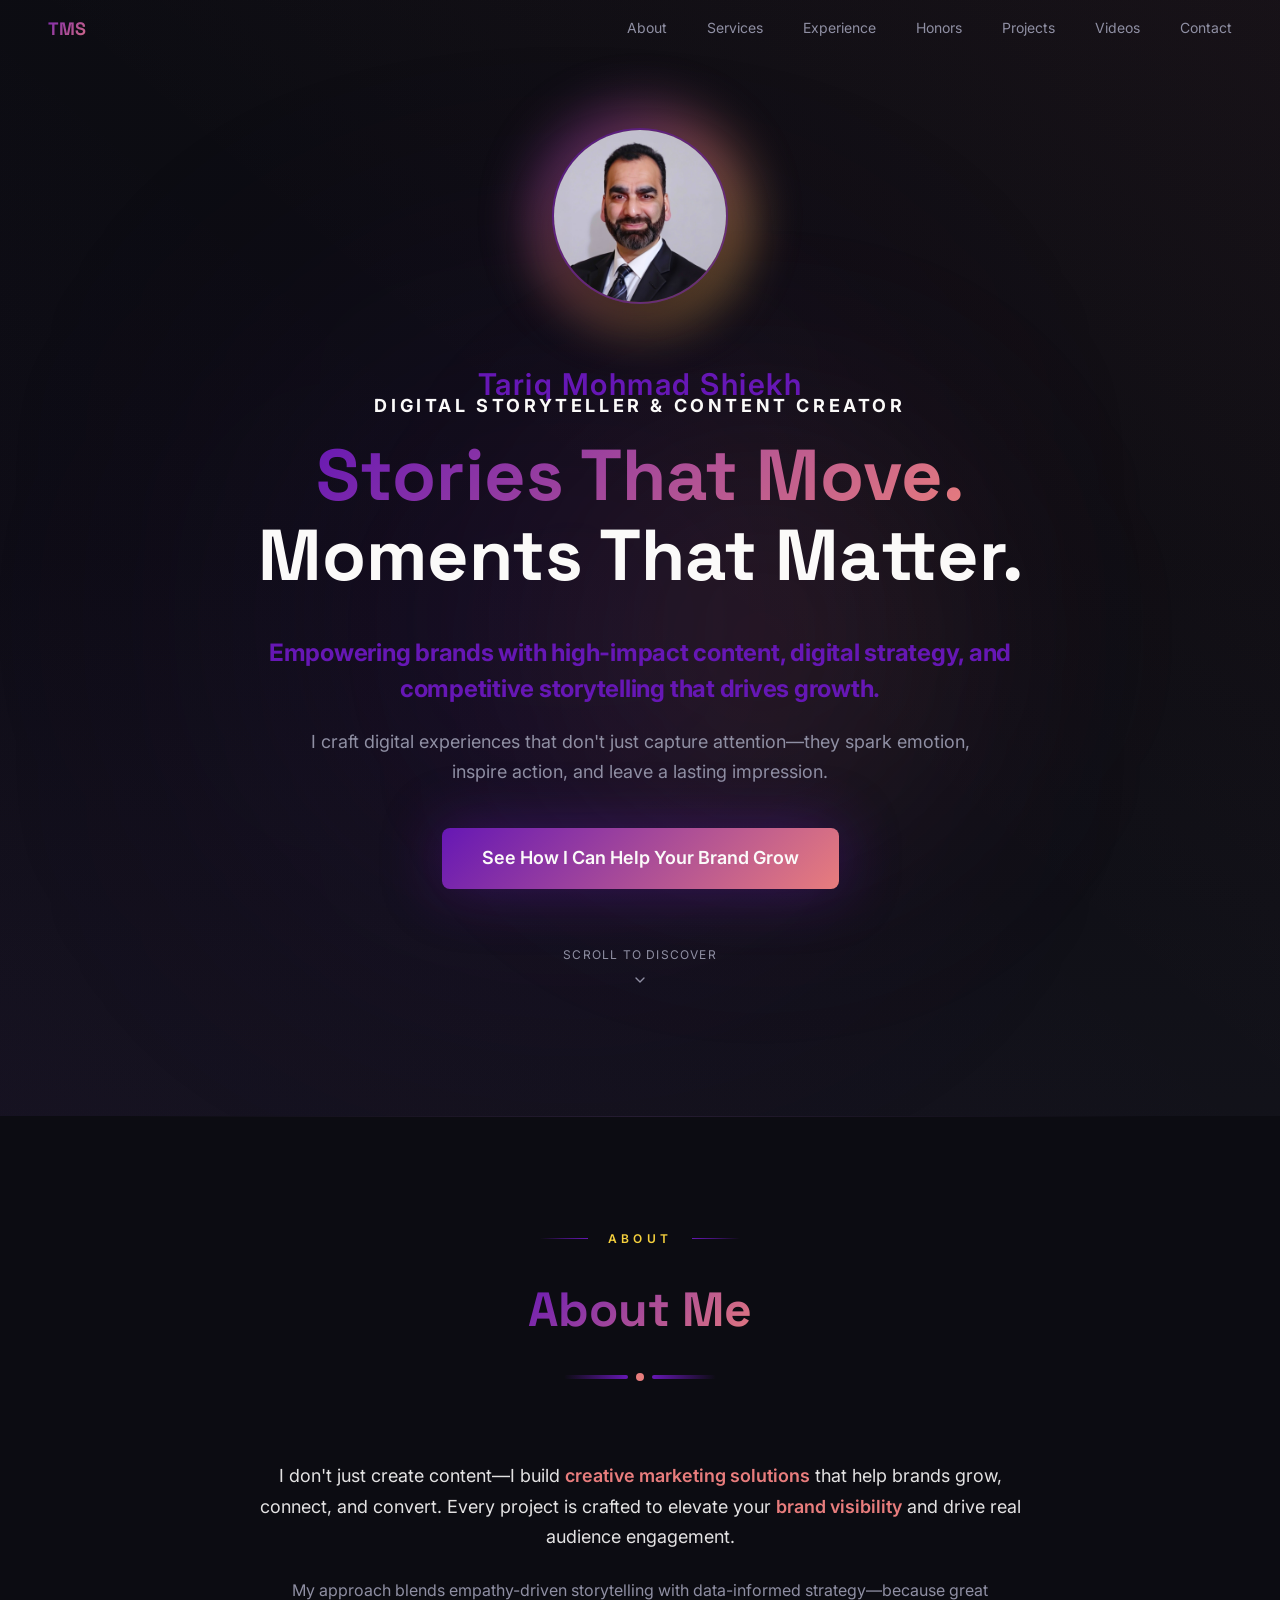
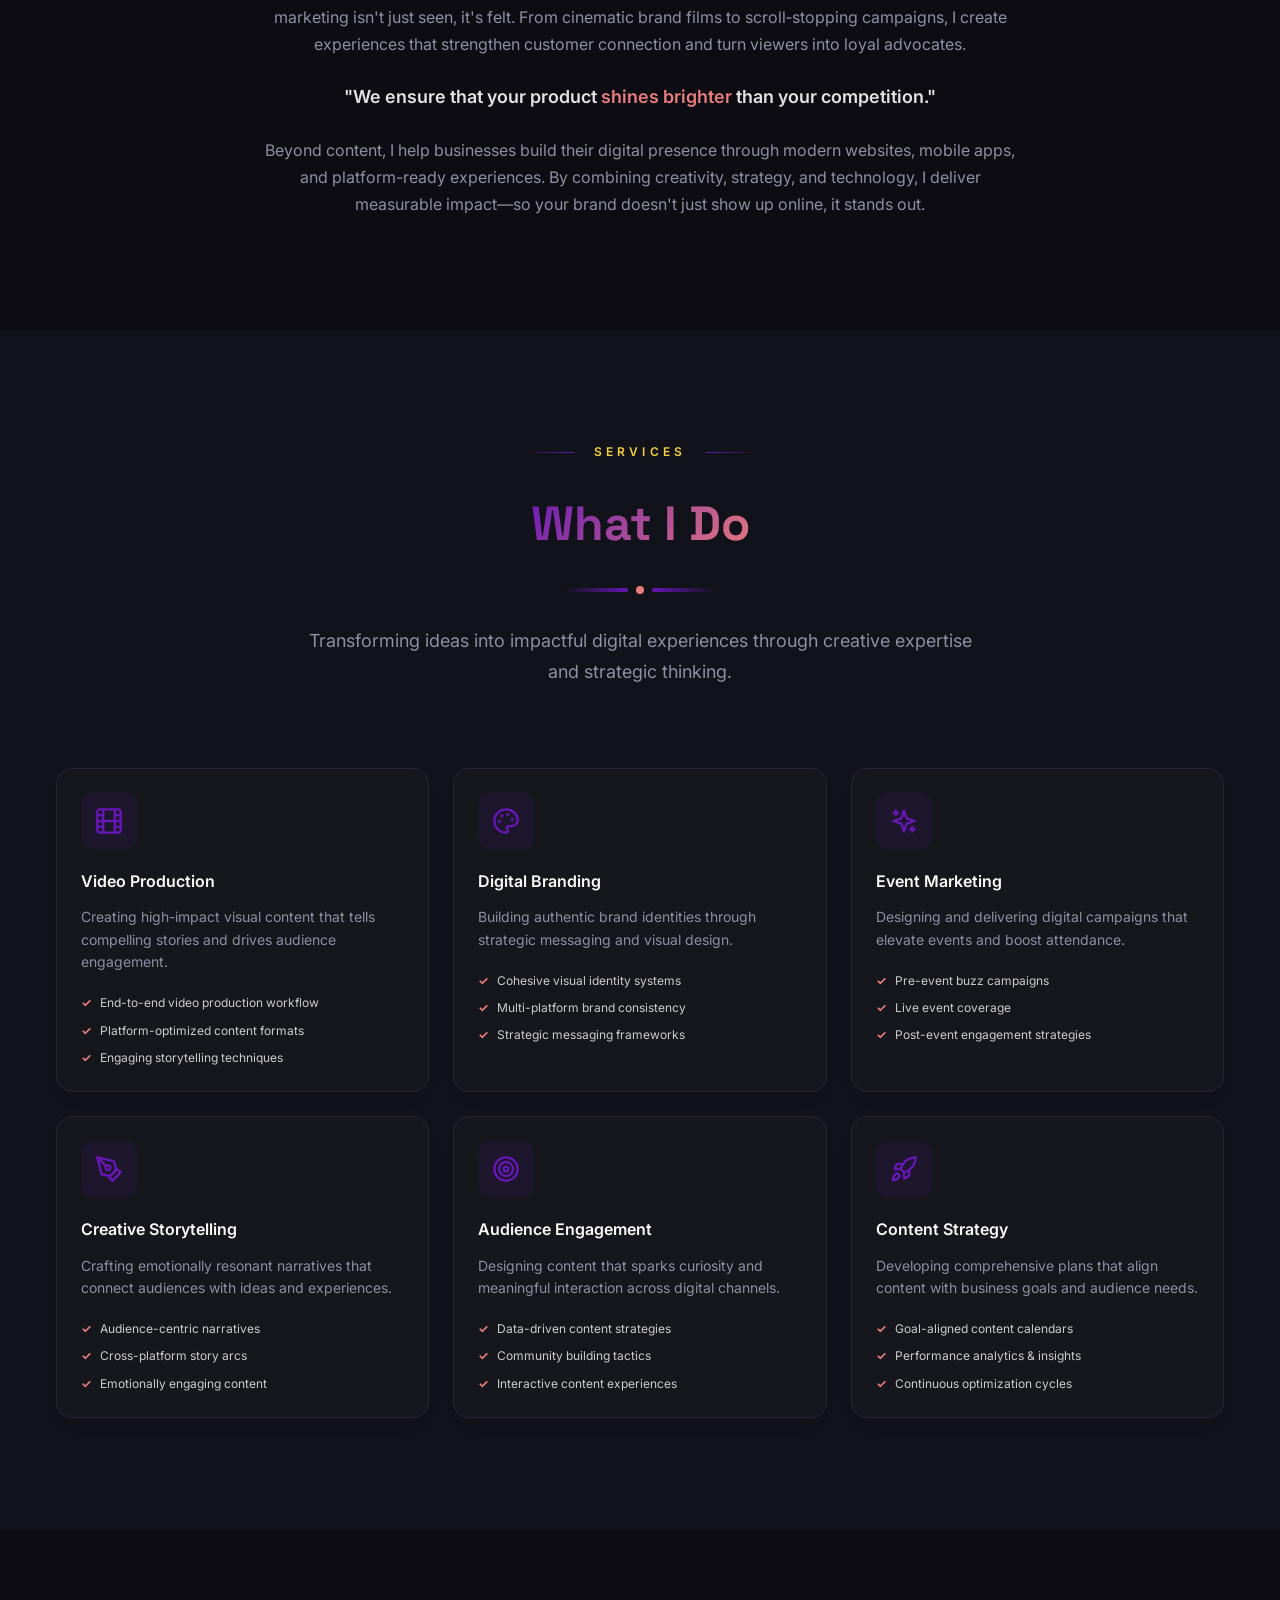
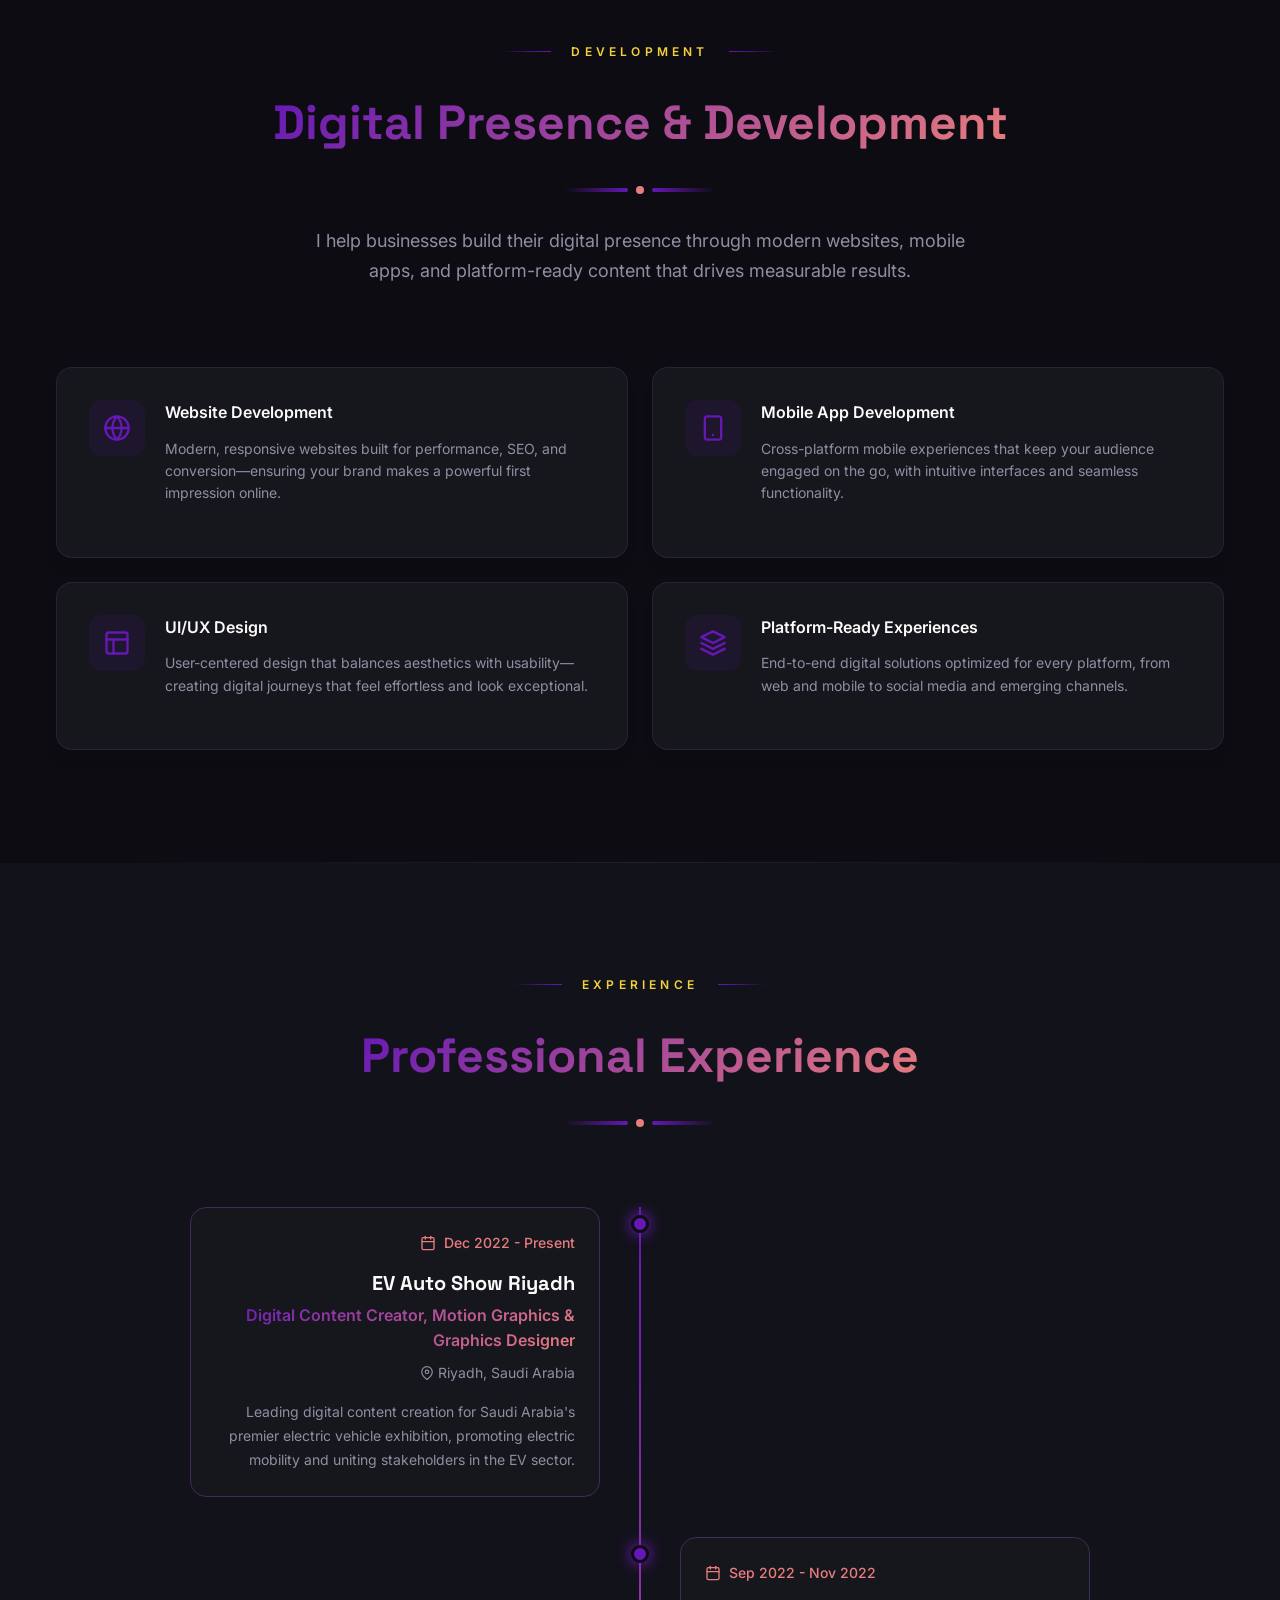
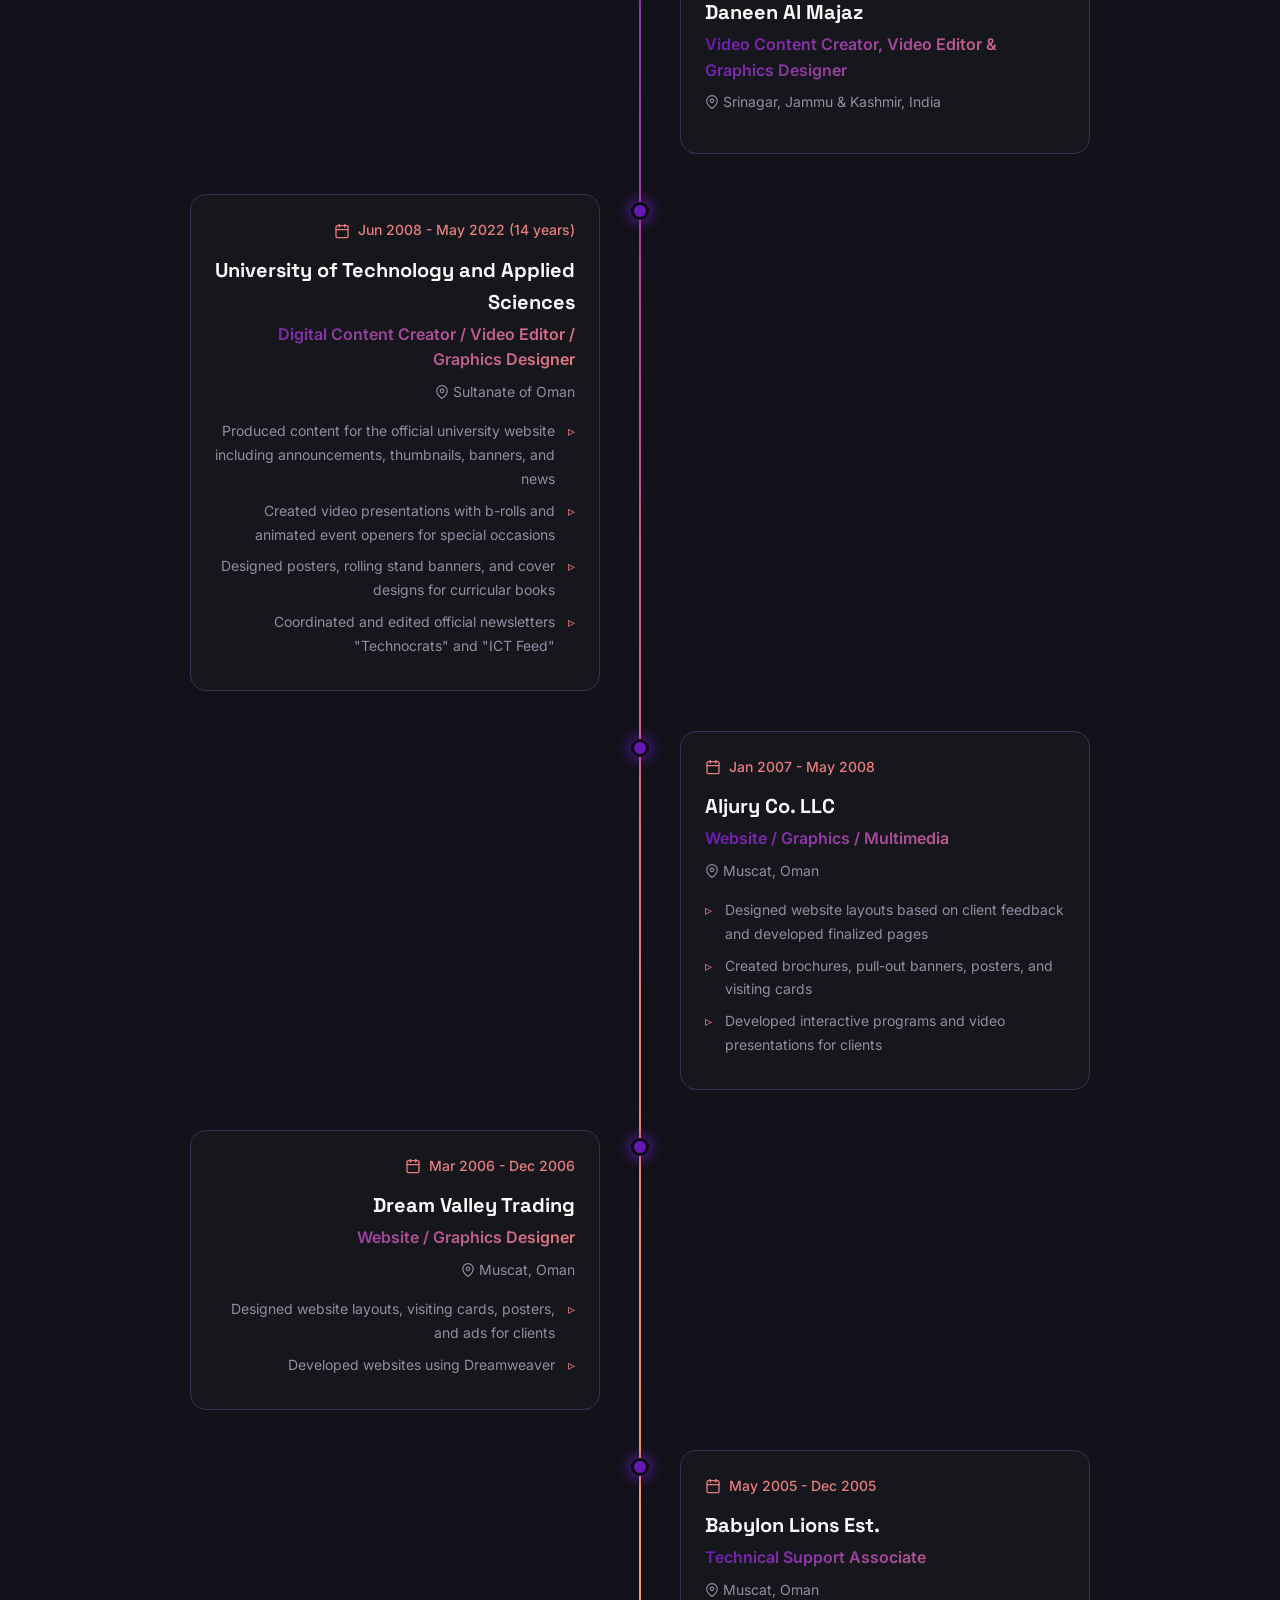
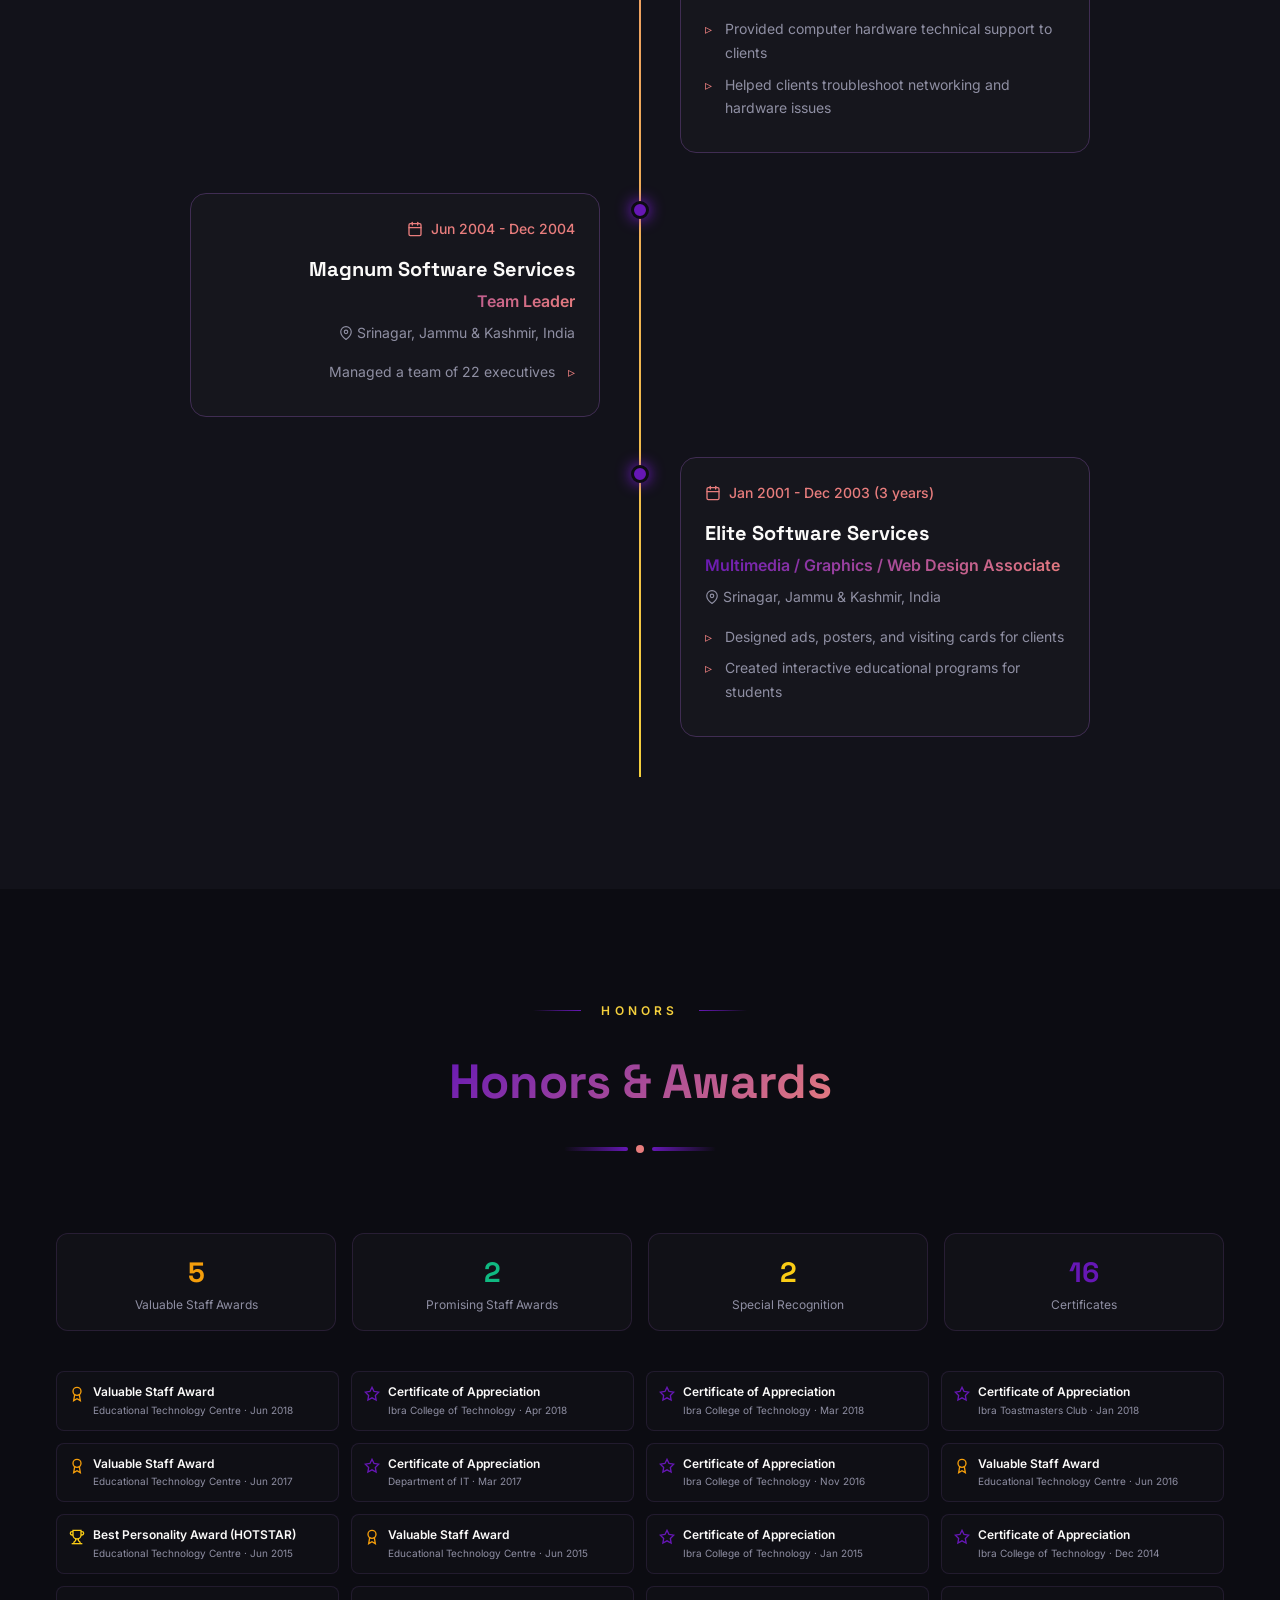
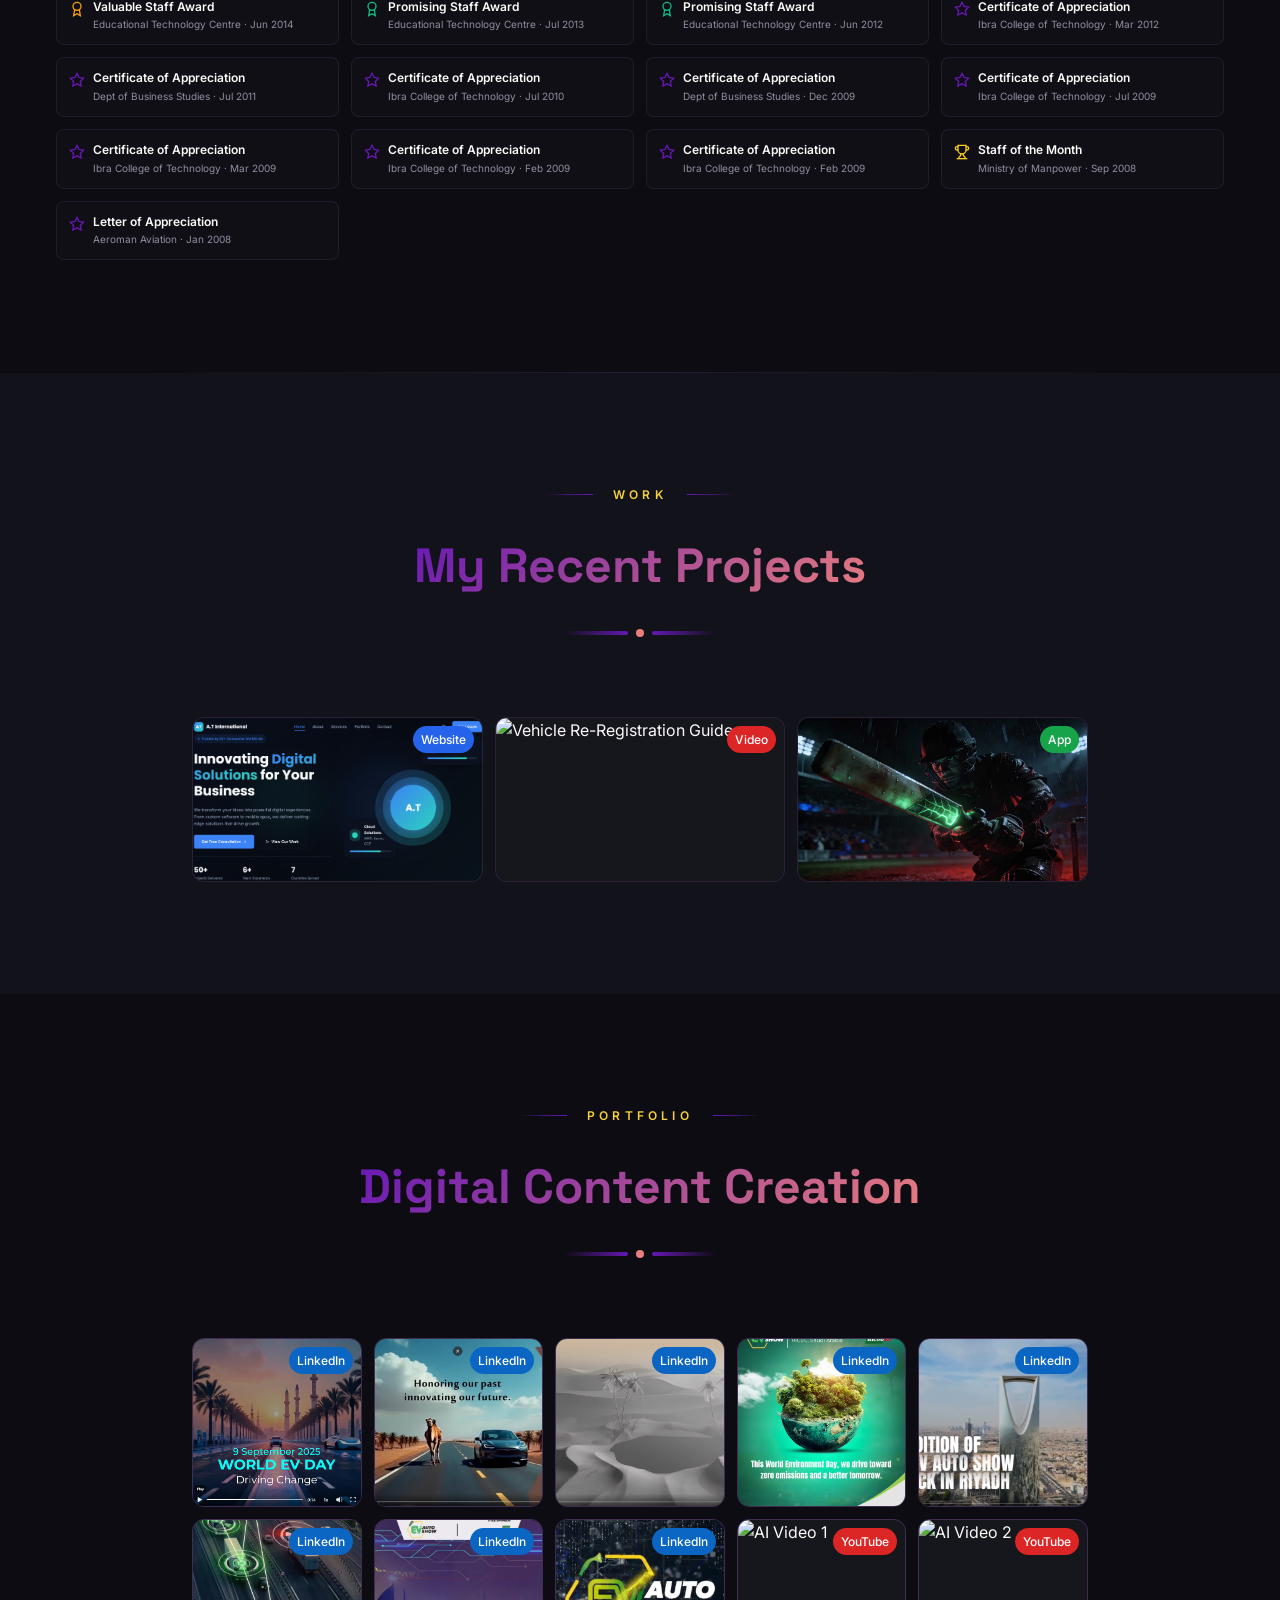
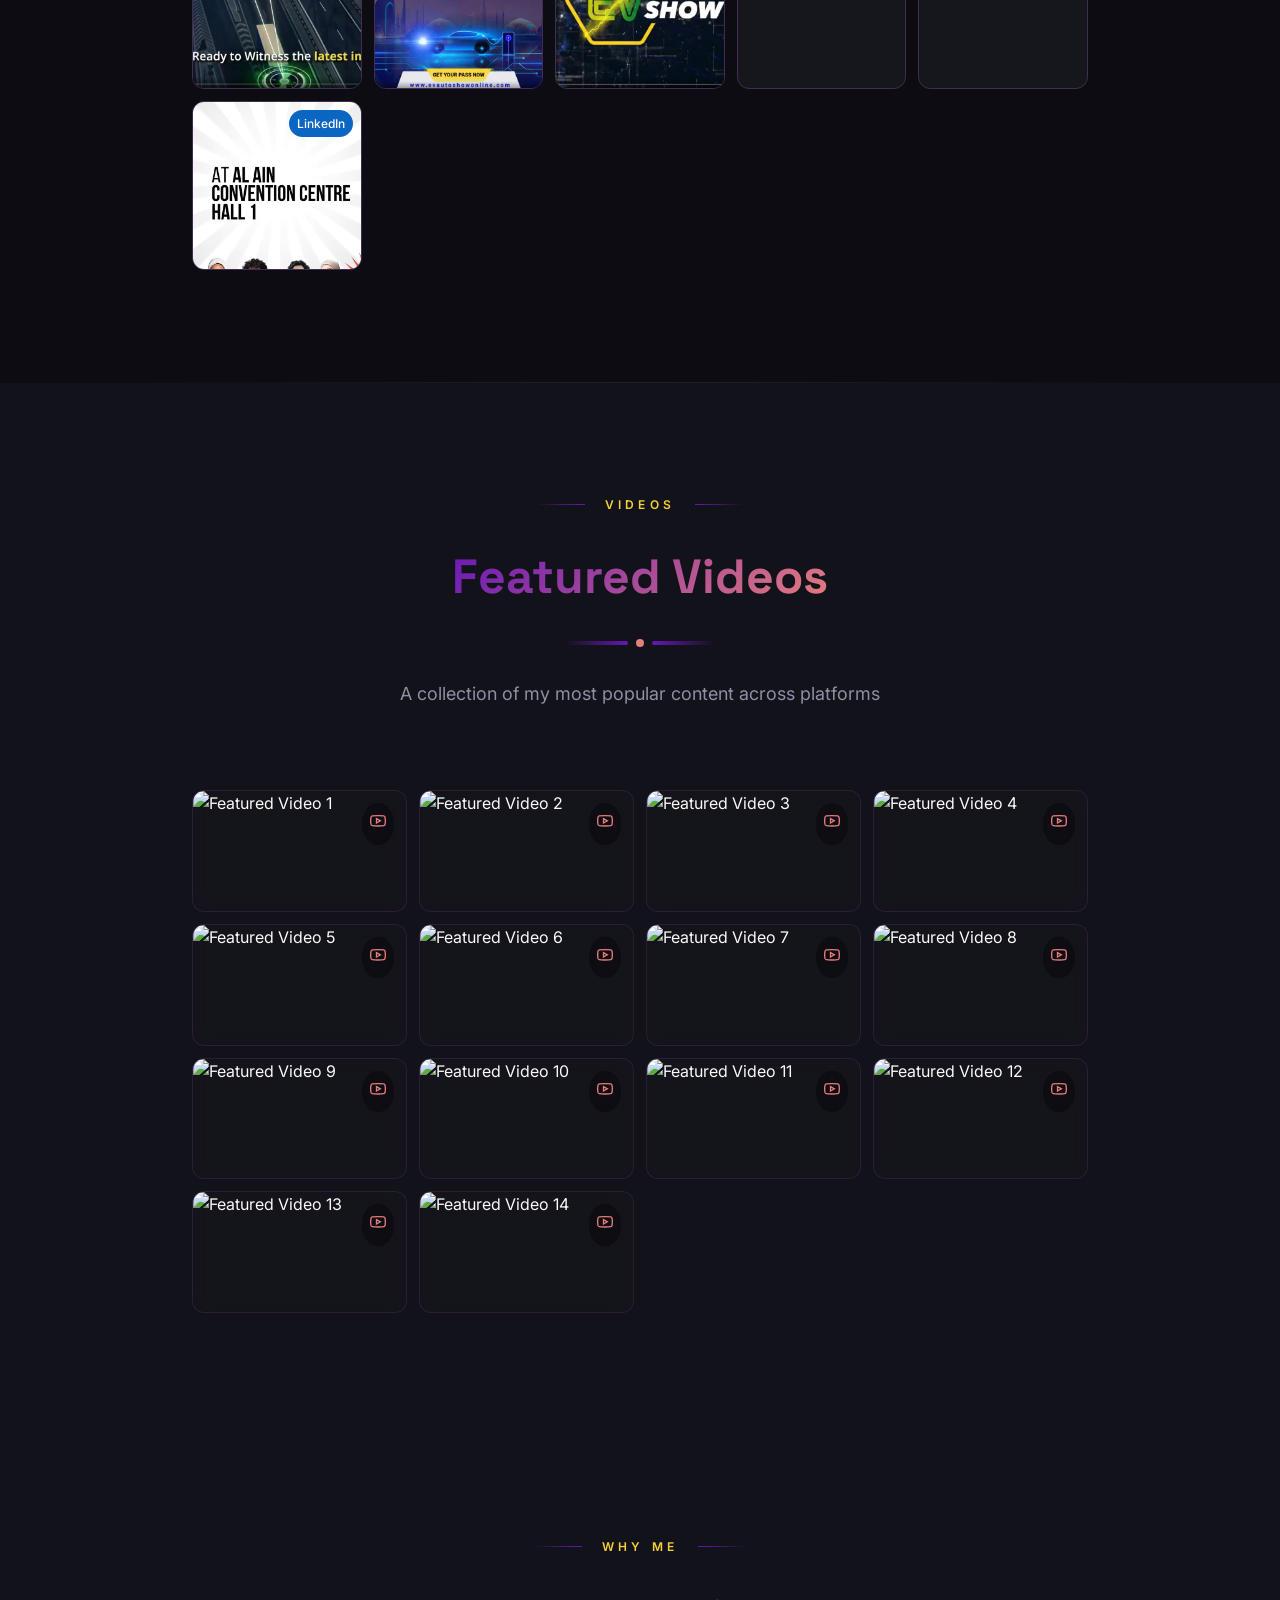
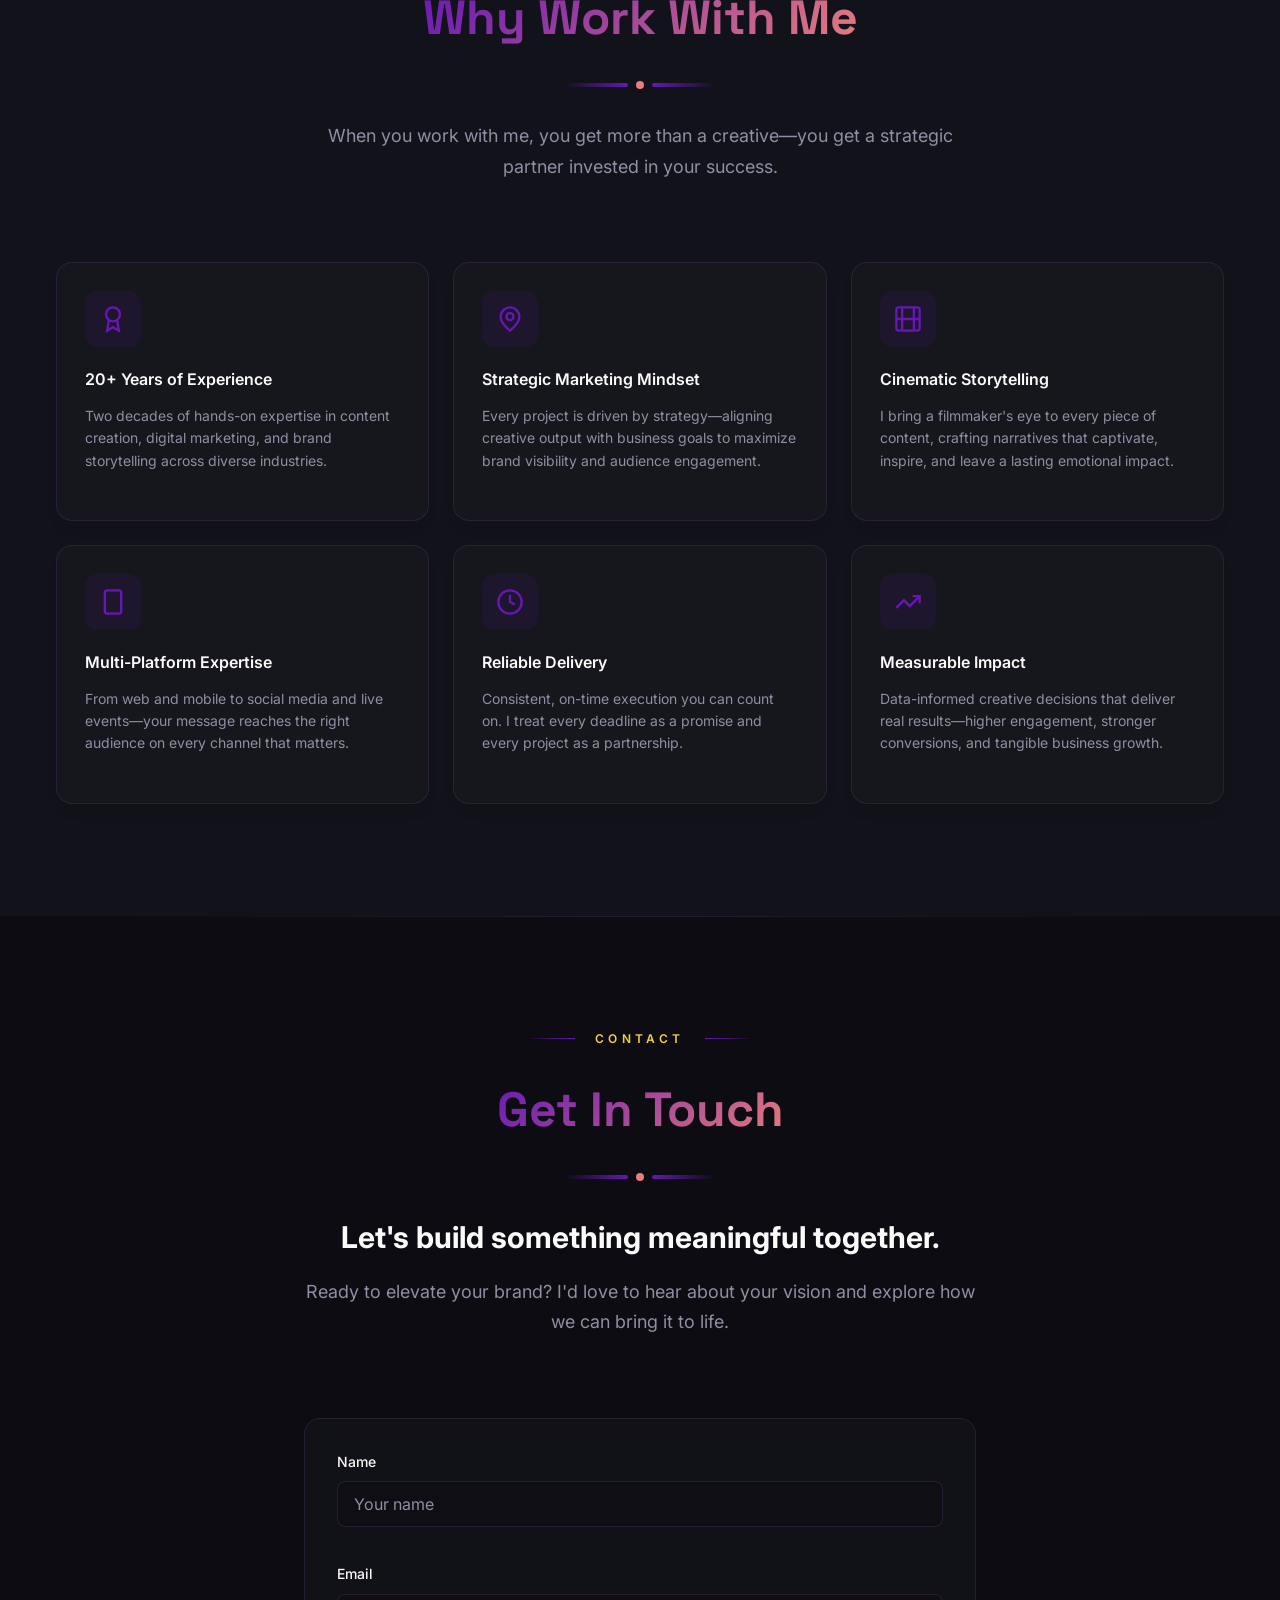
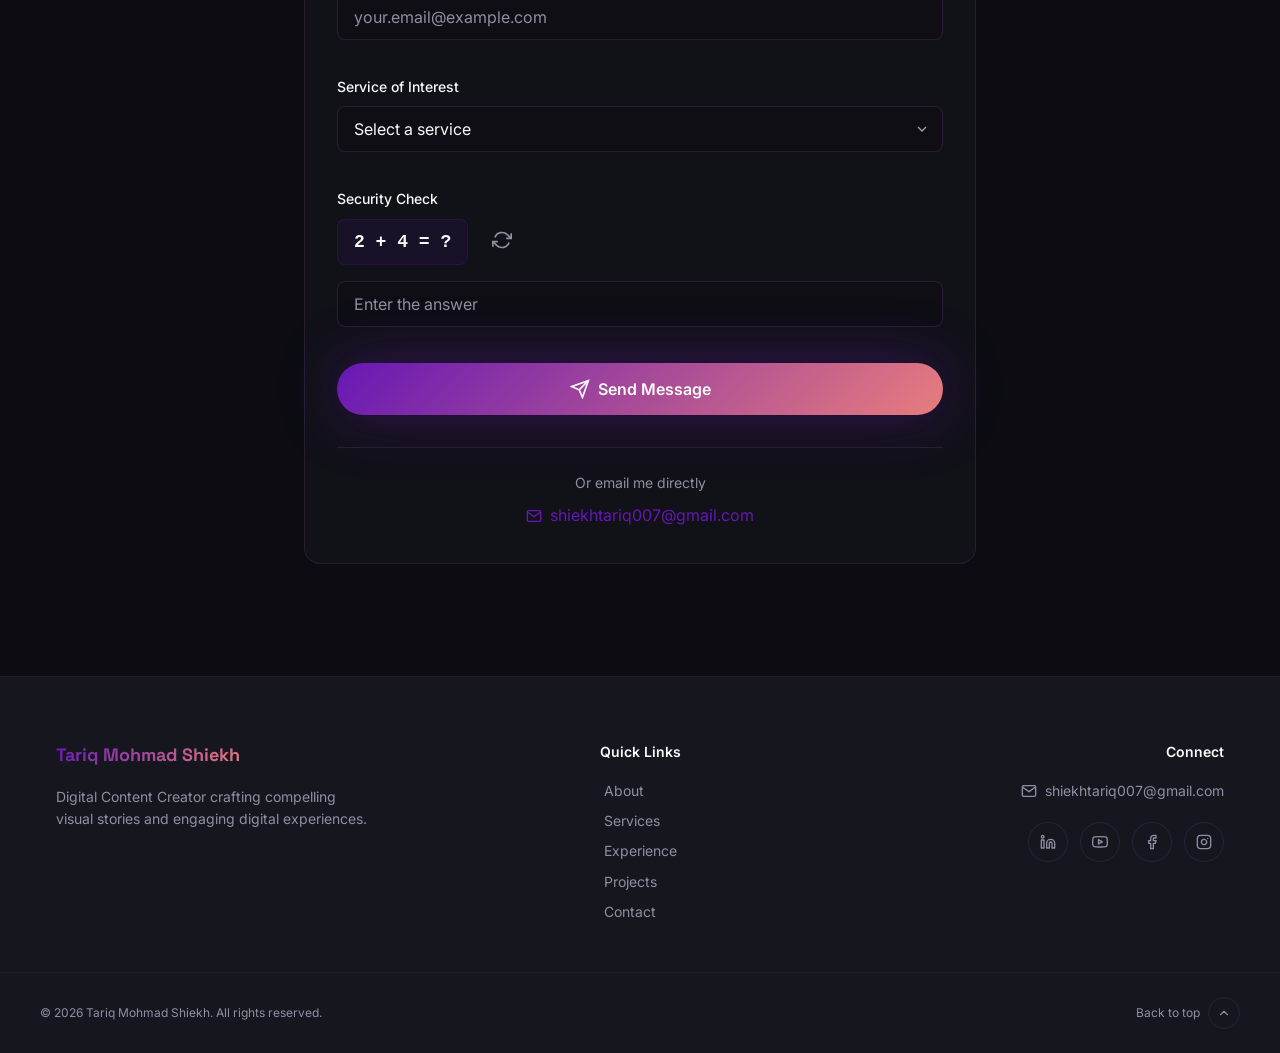
==== commit 936ceefa: "Update static site headers styling Refactored all section headers to include new section-label wrapp" ====
--- a/static-site/index.html
+++ b/static-site/index.html
@@ -179,7 +179,11 @@
       <div class="container-narrow">
         <!-- Section Header -->
         <header class="section-header">
-          <span class="section-label">About</span>
+          <div class="section-label-wrapper">
+            <div class="section-label-line section-label-line-left"></div>
+            <span class="section-label">About</span>
+            <div class="section-label-line section-label-line-right"></div>
+          </div>
           <h2 class="section-title gradient-text">About Me</h2>
           <div class="section-ornament">
             <div class="ornament-line ornament-line-left"></div>
@@ -213,7 +217,11 @@
       <div class="container">
         <!-- Section Header -->
         <header class="section-header">
-          <span class="section-label">Services</span>
+          <div class="section-label-wrapper">
+            <div class="section-label-line section-label-line-left"></div>
+            <span class="section-label">Services</span>
+            <div class="section-label-line section-label-line-right"></div>
+          </div>
           <h2 class="section-title gradient-text">What I Do</h2>
           <div class="section-ornament">
             <div class="ornament-line ornament-line-left"></div>
@@ -356,7 +364,11 @@
       <div class="container">
         <!-- Section Header -->
         <header class="section-header">
-          <span class="section-label">Development</span>
+          <div class="section-label-wrapper">
+            <div class="section-label-line section-label-line-left"></div>
+            <span class="section-label">Development</span>
+            <div class="section-label-line section-label-line-right"></div>
+          </div>
           <h2 class="section-title gradient-text">Digital Presence & Development</h2>
           <div class="section-ornament">
             <div class="ornament-line ornament-line-left"></div>
@@ -450,7 +462,11 @@
       <div class="container">
         <!-- Section Header -->
         <header class="section-header">
-          <span class="section-label">Experience</span>
+          <div class="section-label-wrapper">
+            <div class="section-label-line section-label-line-left"></div>
+            <span class="section-label">Experience</span>
+            <div class="section-label-line section-label-line-right"></div>
+          </div>
           <h2 class="section-title gradient-text">Professional Experience</h2>
           <div class="section-ornament">
             <div class="ornament-line ornament-line-left"></div>
@@ -648,7 +664,11 @@
       <div class="container">
         <!-- Section Header -->
         <header class="section-header">
-          <span class="section-label">Honors</span>
+          <div class="section-label-wrapper">
+            <div class="section-label-line section-label-line-left"></div>
+            <span class="section-label">Honors</span>
+            <div class="section-label-line section-label-line-right"></div>
+          </div>
           <h2 class="section-title gradient-text">Honors & Awards</h2>
           <div class="section-ornament">
             <div class="ornament-line ornament-line-left"></div>
@@ -718,7 +738,11 @@
       <div class="container">
         <!-- Section Header -->
         <header class="section-header">
-          <span class="section-label">Work</span>
+          <div class="section-label-wrapper">
+            <div class="section-label-line section-label-line-left"></div>
+            <span class="section-label">Work</span>
+            <div class="section-label-line section-label-line-right"></div>
+          </div>
           <h2 class="section-title gradient-text">My Recent Projects</h2>
           <div class="section-ornament">
             <div class="ornament-line ornament-line-left"></div>
@@ -775,7 +799,11 @@
       <div class="container">
         <!-- Section Header -->
         <header class="section-header">
-          <span class="section-label">Portfolio</span>
+          <div class="section-label-wrapper">
+            <div class="section-label-line section-label-line-left"></div>
+            <span class="section-label">Portfolio</span>
+            <div class="section-label-line section-label-line-right"></div>
+          </div>
           <h2 class="section-title gradient-text">Digital Content Creation</h2>
           <div class="section-ornament">
             <div class="ornament-line ornament-line-left"></div>
@@ -810,7 +838,11 @@
     <section id="videos" class="section video-section" aria-label="Featured videos section">
       <div class="container">
         <header class="section-header">
-          <span class="section-label">Videos</span>
+          <div class="section-label-wrapper">
+            <div class="section-label-line section-label-line-left"></div>
+            <span class="section-label">Videos</span>
+            <div class="section-label-line section-label-line-right"></div>
+          </div>
           <h2 class="section-title gradient-text">Featured Videos</h2>
           <div class="section-ornament">
             <div class="ornament-line ornament-line-left"></div>
@@ -845,7 +877,11 @@
     <section class="section section-muted" aria-label="Why work with me section">
       <div class="container">
         <header class="section-header">
-          <span class="section-label">Why Me</span>
+          <div class="section-label-wrapper">
+            <div class="section-label-line section-label-line-left"></div>
+            <span class="section-label">Why Me</span>
+            <div class="section-label-line section-label-line-right"></div>
+          </div>
           <h2 class="section-title gradient-text">Why Work With Me</h2>
           <div class="section-ornament">
             <div class="ornament-line ornament-line-left"></div>
@@ -914,7 +950,11 @@
       <div class="contact-form-wrapper">
         <!-- Section Header -->
         <header class="section-header">
-          <span class="section-label">Contact</span>
+          <div class="section-label-wrapper">
+            <div class="section-label-line section-label-line-left"></div>
+            <span class="section-label">Contact</span>
+            <div class="section-label-line section-label-line-right"></div>
+          </div>
           <h2 class="section-title gradient-text">Get In Touch</h2>
           <div class="section-ornament">
             <div class="ornament-line ornament-line-left"></div>
@@ -1027,7 +1067,7 @@
     <!-- Bottom bar -->
     <div class="footer-bottom">
       <div class="container footer-bottom-inner">
-        <p class="footer-copyright">© 2025 Tariq Mohmad Shiekh. All rights reserved.</p>
+        <p class="footer-copyright">© <span id="footerYear">2026</span> Tariq Mohmad Shiekh. All rights reserved.</p>
         <button class="back-to-top-btn" aria-label="Back to top">
           <span>Back to top</span>
           <div class="back-to-top-icon">
--- a/static-site/css/styles.css
+++ b/static-site/css/styles.css
@@ -102,7 +102,11 @@
 .section { padding: 7rem 1rem; position: relative; }
 .section-muted { background: hsla(240, 15%, 15%, 0.3); }
 .section-header { text-align: center; margin-bottom: 5rem; }
-.section-label { display: inline-block; font-size: 0.75rem; font-weight: 600; letter-spacing: 0.15em; text-transform: uppercase; color: var(--primary); background: hsla(270,77%,40%,0.1); border: 1px solid hsla(270,77%,40%,0.2); padding: 0.25rem 1rem; border-radius: 9999px; margin-bottom: 1.5rem; }
+.section-label-wrapper { display: flex; align-items: center; justify-content: center; gap: 0.75rem; margin-bottom: 1.5rem; }
+.section-label-line { height: 1px; width: 3rem; }
+.section-label-line-left { background: linear-gradient(to right, transparent, hsla(270,77%,40%,0.6), var(--primary)); }
+.section-label-line-right { background: linear-gradient(to left, transparent, hsla(270,77%,40%,0.6), var(--primary)); }
+.section-label { display: inline-block; font-size: 0.75rem; font-weight: 600; letter-spacing: 0.35em; text-transform: uppercase; color: var(--gold); padding: 0 0.5rem; }
 .section-title { font-family: var(--font-display); font-size: clamp(2rem, 5vw, 3rem); font-weight: 700; display: inline-block; margin-bottom: 1.5rem; }
 .section-ornament { display: flex; align-items: center; justify-content: center; gap: 0.5rem; margin-bottom: 2rem; }
 .ornament-line { height: 4px; width: 4rem; border-radius: 9999px; }
